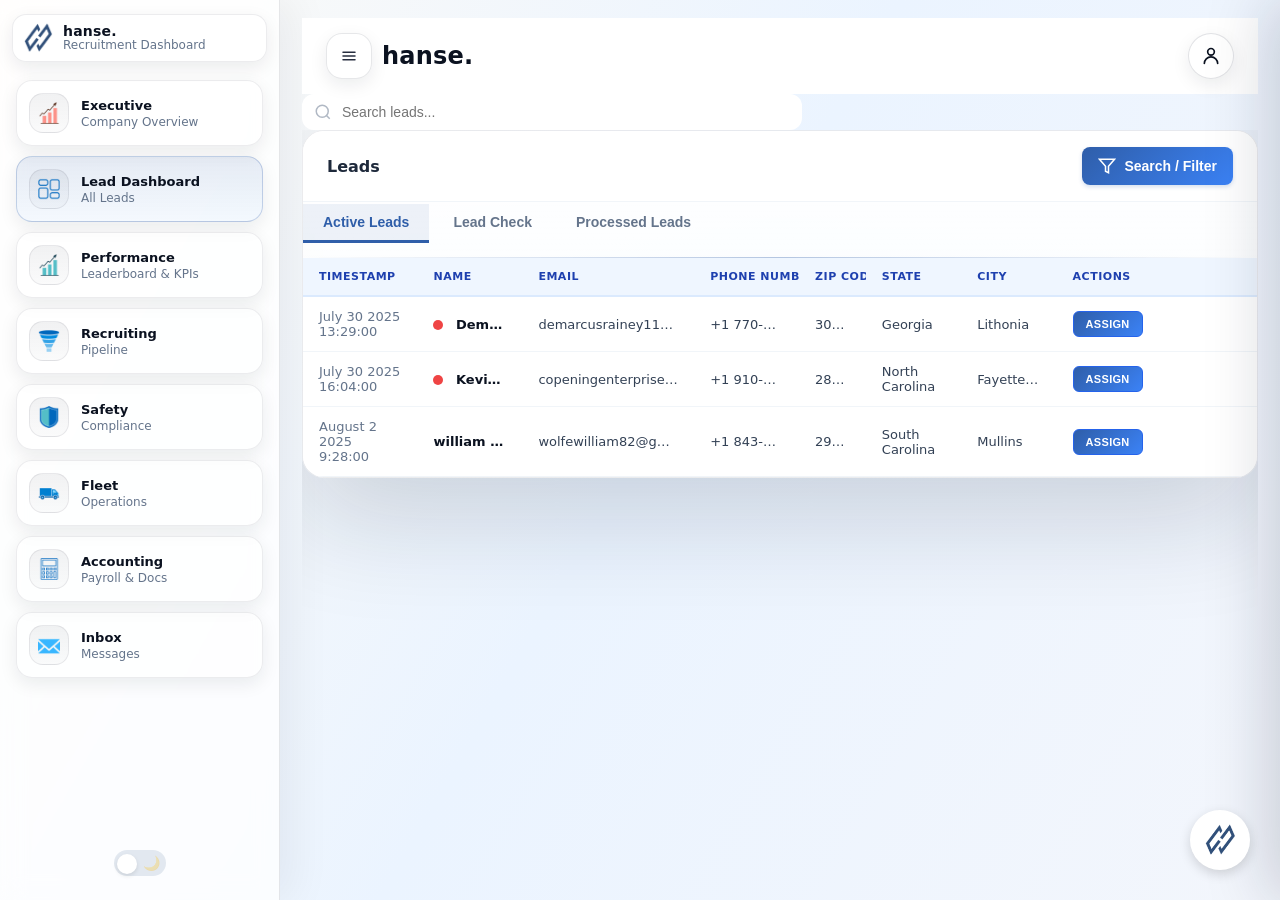
==== index.html @ e7833950 "initial upload" ====
<!doctype html>
<html lang="sr">

<head>
  <meta charset="utf-8" />
  <meta name="viewport" content="width=device-width,initial-scale=1" />
  <title>hanse. • Recruitment Performance</title>
  <link rel="stylesheet" href="styles.css">
  <link rel="stylesheet" href="filter-styles.css">
  <link rel="stylesheet" href="dashboard-tabs.css">
  <link rel="stylesheet" href="lead-actions.css">
  <link rel="stylesheet" href="duplicate-indicator.css">
  <link rel="stylesheet" href="inbox-styles.css">

</head>

<body>
  <div class="app" id="app">
    <div class="backdrop" id="backdrop"></div>

    <aside class="sidebar" aria-label="Sidebar">
      <!-- Mobile close button — hidden on desktop -->
      <div class="sidebar-close-row">
        <button class="sidebar-close-btn" id="sidebarCloseBtn" aria-label="Close menu"
          onclick="document.getElementById('app').classList.remove('sidebar-open')">✕</button>
      </div>


      <div class="brand">
        <img src="assets/img/bluelogo.png" alt="Hanse logo" onerror="this.style.display='none'" />
        <div class="t">
          <strong>hanse.</strong>
          <span>Recruitment Dashboard</span>
        </div>
      </div>

      <nav class="nav" aria-label="Navigation">
        <button type="button" data-view="executive-dashboard">
          <div class="ico"><img src="assets/img/performance.png" alt="Executive" style="width:22px; height:22px; filter: hue-rotate(180deg);" />
          </div>
          <div class="meta"><strong>Executive</strong><span>Company Overview</span></div>
        </button>
        <button class="active" type="button" data-view="lead-dashboard">
          <div class="ico"><img src="assets/img/leaddashboard.png" alt="Lead Dashboard" style="width:22px; height:22px;"
              onerror="this.textContent='📊'" /></div>
          <div class="meta"><strong>Lead Dashboard</strong><span>All Leads</span></div>
        </button>
        <button type="button" data-view="performance">
          <div class="ico"><img src="assets/img/performance.png" alt="Performance" style="width:22px; height:22px;" />
          </div>
          <div class="meta"><strong>Performance</strong><span>Leaderboard & KPIs</span></div>
        </button>
        <button type="button" data-view="recruiting">
          <div class="ico"><img src="assets/img/recruting.png" alt="Recruiting" style="width:22px; height:22px;" />
          </div>
          <div class="meta"><strong>Recruiting</strong><span>Pipeline</span></div>
        </button>
        <button type="button" data-view="safety">
          <div class="ico"><img src="assets/img/saefty.png" alt="Safety" style="width:22px; height:22px;" /></div>
          <div class="meta"><strong>Safety</strong><span>Compliance</span></div>
        </button>
        <button type="button" data-view="fleet">
          <div class="ico"><img src="assets/img/fleet.png" alt="Fleet" style="width:22px; height:22px;" /></div>
          <div class="meta"><strong>Fleet</strong><span>Operations</span></div>
        </button>
        <button type="button" data-view="accounting">
          <div class="ico"><img src="assets/img/accounting.png" alt="Accounting" style="width:22px; height:22px;" />
          </div>
          <div class="meta"><strong>Accounting</strong><span>Payroll & Docs</span></div>
        </button>
        <button type="button" data-view="inbox">
          <div class="ico"><img src="assets/inbox.png" alt="Inbox" style="width:22px; height:22px;" />
          </div>
          <div class="meta"><strong>Inbox</strong><span>Messages</span></div>
        </button>
      </nav>

      <div class="side-footer">
        <label class="theme-switch" title="Toggle Dark Mode">
          <input type="checkbox" id="themeToggleCheckbox">
          <span class="slider">
            <span class="icon sun">☀️</span>
            <span class="icon moon">🌙</span>
          </span>
        </label>

      </div>
    </aside>

    <main class="main">
      <header>
        <div class="title">
          <button class="hamburger" id="toggle" aria-label="Toggle sidebar">
            <svg width="18" height="18" viewBox="0 0 24 24" fill="none" aria-hidden="true">
              <path d="M4 7h16M4 12h16M4 17h16" stroke="rgba(15,23,42,.9)" stroke-width="2" stroke-linecap="round" />
            </svg>
          </button>
          <div>
            <div class="word">hanse.</div>
          </div>
        </div>


        <div class="profile-wrapper" style="position: relative;">
          <div class="profile" id="profileBtn" title="Profile">
            <svg width="20" height="20" viewBox="0 0 24 24" fill="none" aria-hidden="true" style="stroke: var(--text);">
              <path d="M12 11a4 4 0 1 0-4-4 4 4 0 0 0 4 4Z" stroke-width="2" />
              <path d="M20 21a8 8 0 1 0-16 0" stroke-width="2" stroke-linecap="round" />
            </svg>
          </div>

          <div class="profile-popup" id="profilePopup">
            <div class="popup-header">
              <div class="popup-avatar">JD</div>
              <div class="popup-info">
                <div class="popup-name">John Doe</div>
                <div class="popup-role">Senior Recruiter</div>
              </div>
            </div>
            <div class="popup-body">
              <div class="popup-item">
                <span class="label">Email</span>
                <span class="value">john.doe@hanse.com</span>
              </div>
              <div class="popup-item">
                <span class="label">Department</span>
                <span class="value">Recruiting</span>
              </div>
              <div class="popup-item">
                <span class="label">Employee ID</span>
                <span class="value">#8492</span>
              </div>
            </div>
            <div class="popup-footer">
              <button class="logout-btn">Sign Out</button>
            </div>
          </div>
        </div>
      </header>

      <div class="main-search-container">
        <div class="search-wrapper">
          <svg class="search-icon" width="18" height="18" viewBox="0 0 24 24" fill="none" stroke="currentColor" stroke-width="2">
            <circle cx="11" cy="11" r="8"></circle>
            <line x1="21" y1="21" x2="16.65" y2="16.65"></line>
          </svg>
          <input type="text" id="leadSearchInput" placeholder="Search leads..." autocomplete="off">
        </div>
      </div>

      <!-- Lead Dashboard View -->
      <section class="view-section" id="lead-dashboard-view"
        style="position: relative; overflow: hidden; min-height: 80vh;">
        <div class="lead-dashboard-container">
          <div class="lead-dashboard-card">
            <div class="lead-dashboard-header-controls">
              <div class="lead-dashboard-title">Leads</div>
              <div class="lead-dashboard-actions">
                <button id="openFilterBtn" class="filter-button" title="Filter leads">
                  <svg width="18" height="18" viewBox="0 0 24 24" fill="none" stroke="currentColor" stroke-width="2">
                    <path d="M22 3H2l8 9.46V19l4 2v-8.54L22 3z" />
                  </svg>
                  Search / Filter
                </button>
              </div>
            </div>

            <!-- Tab Navigation -->
            <div class="dashboard-tabs">
              <button class="dashboard-tab active" data-tab="active" onclick="switchDashboardTab('active')">
                Active Leads
              </button>
              <button class="dashboard-tab" data-tab="check" onclick="switchDashboardTab('check')">
                Lead Check
              </button>
              <button class="dashboard-tab" data-tab="working" onclick="switchDashboardTab('working')">
                Processed Leads
              </button>
            </div>

            <!-- Active Filter Chips -->
            <div id="filterChipsContainer" class="filter-chips-container" style="display: none;"></div>
            <div class="lead-dashboard-topline"></div>
            <table class="lead-dashboard-table">
              <thead>
                <tr>
                  <th>Timestamp</th>
                  <th>Name</th>
                  <th>Email</th>
                  <th>Phone Number</th>
                  <th>Zip Code</th>
                  <th>State</th>
                  <th>City</th>
                  <th>Actions</th>
                </tr>
              </thead>
              <tbody id="leadDashboardBody">
                <!-- Will be populated by JavaScript -->
              </tbody>
            </table>
          </div>
        </div>
      </section>

      <!-- Performance View -->
      <section class="view-section active" id="performance-view"
        style="position: relative; overflow: hidden; min-height: 80vh;">

        <style>
          #performance-view .card {
            background: rgba(255, 255, 255, 0.75) !important;
            backdrop-filter: blur(8px);
          }

          /* Ensure table rows are also transparent enough */
          #performance-view tbody tr:hover {
            background: rgba(90, 167, 255, .15) !important;
          }
        </style>

        <div class="performance-filters" style="margin-bottom: 24px; display: flex; justify-content: flex-end;">
          <div class="time-toggle">
            <button class="performance-time-btn" data-time="daily">Daily</button>
            <button class="performance-time-btn active" data-time="weekly">Weekly</button>
            <button class="performance-time-btn" data-time="monthly">Monthly</button>
            <button class="performance-time-btn" data-time="yearly">Yearly</button>
          </div>
        </div>

        <section class="kpi-row" aria-label="KPIs" style="position: relative; z-index: 1;">
          <div class="kpi" data-kpi="lc" aria-label="Leads Contacted">
            <div class="glow"></div>
            <svg viewBox="0 0 120 120" width="150" height="150" aria-hidden="true">
              <defs>
                <linearGradient id="gradBlue" x1="0" y1="0" x2="1" y2="1">
                  <stop offset="0%" stop-color="rgba(47,94,169,.95)" />
                  <stop offset="100%" stop-color="rgba(90,167,255,.95)" />
                </linearGradient>
              </defs>
              <circle cx="60" cy="60" r="44" fill="none" stroke="rgba(15,23,42,.10)" stroke-width="10" />
              <circle class="prog" cx="60" cy="60" r="44" fill="none" stroke="url(#gradBlue)" stroke-width="10"
                stroke-linecap="round" stroke-dasharray="276.46" stroke-dashoffset="276.46" />
            </svg>
            <div class="center">
              <div class="val" id="kpiLC">343</div>
              <div class="lab">LC</div>
            </div>
          </div>

          <div class="kpi" data-kpi="cr" aria-label="Close Rate">
            <div class="glow"></div>
            <svg viewBox="0 0 120 120" width="150" height="150" aria-hidden="true">
              <defs>
                <linearGradient id="gradNavy" x1="0" y1="0" x2="1" y2="1">
                  <stop offset="0%" stop-color="rgba(15,23,42,.92)" />
                  <stop offset="100%" stop-color="rgba(47,94,169,.92)" />
                </linearGradient>
              </defs>
              <circle cx="60" cy="60" r="44" fill="none" stroke="rgba(15,23,42,.10)" stroke-width="10" />
              <circle class="prog" cx="60" cy="60" r="44" fill="none" stroke="url(#gradNavy)" stroke-width="10"
                stroke-linecap="round" stroke-dasharray="276.46" stroke-dashoffset="276.46" />
            </svg>
            <div class="center">
              <div class="val" id="kpiCR">10%</div>
              <div class="lab">CR</div>
            </div>
          </div>

          <div class="kpi" data-kpi="closed" aria-label="Leads Closed">
            <div class="glow"></div>
            <svg viewBox="0 0 120 120" width="150" height="150" aria-hidden="true">
              <defs>
                <linearGradient id="gradGold" x1="0" y1="0" x2="1" y2="1">
                  <stop offset="0%" stop-color="rgba(212,165,58,.95)" />
                  <stop offset="100%" stop-color="rgba(47,94,169,.80)" />
                </linearGradient>
              </defs>
              <circle cx="60" cy="60" r="44" fill="none" stroke="rgba(15,23,42,.10)" stroke-width="10" />
              <circle class="prog" cx="60" cy="60" r="44" fill="none" stroke="url(#gradGold)" stroke-width="10"
                stroke-linecap="round" stroke-dasharray="276.46" stroke-dashoffset="276.46" />
            </svg>
            <div class="center">
              <div class="val" id="kpiClosed">34</div>
            </div>
          </div>
        </section>

        <section class="card" aria-label="Leaderboard">
          <div class="card-topline"></div>
          <table>
            <thead>
              <tr>
                <th style="width:70px">Rank</th>
                <th style="width:320px">Name</th>
                <th>Leads Contacted</th>
                <th>Close Rate %</th>
                <th>Avg Time to Close</th>
                <th>Leads Closed</th>
              </tr>
            </thead>
            <tbody id="tbody"></tbody>
          </table>
        </section>
      </section>

      <!-- Recruiting View -->
      <section class="view-section recruiting-view" id="recruiting-view">
        <div class="recruiting-board">
          <div class="recruiting-search-bar" style="position: relative;">
            <input type="text" id="tagSearchInput" placeholder="🔍 Search by tag..." autocomplete="off" />
            <div class="search-results-dropdown" id="searchResultsDropdown"></div>
          </div>
          <div class="funnel" id="funnelBoard"></div>
        </div>
      </section>

      <!-- Executive Dashboard View -->
      <section class="view-section" id="executive-dashboard-view" style="min-height: 80vh;">
        <div class="exec-dashboard-container">
          <!-- Top Filters -->
          <div class="exec-filters-card">
            <div class="exec-filters-row">
              <div class="exec-search-wrap">
                <input type="text" id="execEmployeeSearch" placeholder="Search employee..." />
              </div>
              <div class="exec-select-wrap">
                <select id="execDeptFilter">
                  <option value="all">All Departments</option>
                  <option value="Recruiting">Recruiting</option>
                  <option value="Safety">Safety</option>
                  <option value="Fleet">Fleet</option>
                  <option value="Accounting">Accounting</option>
                </select>
              </div>
              <div class="exec-time-wrap">
                <div class="time-toggle">
                  <button class="time-btn active" data-time="daily">Daily</button>
                  <button class="time-btn" data-time="weekly">Weekly</button>
                  <button class="time-btn" data-time="monthly">Monthly</button>
                </div>
              </div>
            </div>
          </div>

          <!-- Main Stats Grid -->
          <div id="execSearchHighlight"></div>
          <div class="exec-stats-grid" id="execMainStats">
            <!-- Populated by JS -->
          </div>

          <!-- Department Cards Section -->
          <div class="exec-section-title">Department Performance</div>
          <div class="exec-dept-grid" id="execDeptStats">
            <!-- Populated by JS -->
          </div>

          <!-- Leaderboard Table Section -->
          <div class="exec-section-title">Employee Performance Leaderboard</div>
          <div class="exec-table-card">
            <div class="table-responsive">
              <table class="exec-leaderboard-table">
                <thead>
                  <tr>
                    <th>Rank</th>
                    <th>Employee</th>
                    <th>Dept</th>
                    <th>Leads</th>
                    <th>Contacted</th>
                    <th>Closed</th>
                    <th>CR %</th>
                    <th>Calls</th>
                    <th>Score</th>
                    <th>Status</th>
                  </tr>
                </thead>
                <tbody id="execLeaderboardBody">
                  <!-- Populated by JS -->
                </tbody>
              </table>
            </div>
          </div>
        </div>
      </section>

      <!-- Safety View -->
      <section class="view-section safety-view" id="safety-view">
        <div class="recruiting-board">
          <div class="recruiting-search-bar" style="position: relative;">
            <input type="text" id="safetyTagSearchInput" placeholder="🔍 Search by tag..." autocomplete="off" />
            <div class="search-results-dropdown" id="safetySearchResultsDropdown"></div>
          </div>
          <div class="funnel" id="safetyBoard"></div>
        </div>
      </section>

      <!-- Fleet View -->
      <section class="view-section fleet-view" id="fleet-view">
        <div class="recruiting-board">
          <div class="funnel" id="fleetBoard"></div>
        </div>
      </section>

      <!-- Accounting View -->
      <section class="view-section accounting-view" id="accounting-view">
        <div class="recruiting-board">
          <div class="funnel" id="accountingBoard"></div>
        </div>
      </section>

      <!-- Earnings View -->
      <section class="view-section earnings-view" id="earnings-view">
        <div class="earnings-container" id="earningsContainer">
          <!-- Populated by JS -->
        </div>
      </section>

      <!-- Inbox View -->
      <section class="view-section inbox-view" id="inbox-view">
        <div class="inbox-container">
          <!-- Left List Pane -->
          <div class="inbox-list-pane" id="inboxListPane">
            <div class="inbox-header">
              <h2>Inbox</h2>
              <div class="inbox-type-tabs">
                <button class="inbox-type-tab active" data-tab="external">External (Leads)</button>
                <button class="inbox-type-tab" data-tab="internal">Internal (Team)</button>
              </div>
            </div>
            <div class="inbox-search">
              <input type="text" id="inboxSearchInput" placeholder="Search chats..." />
            </div>
            <div class="inbox-list" id="inboxList">
              <!-- Populated by JS -->
            </div>
          </div>
          
          <!-- Right Chat Pane -->
          <div class="inbox-chat-pane" id="inboxChatPane">
            <div class="inbox-empty-state" id="inboxEmptyState">
              <div class="ico">✉️</div>
              <p>Select a chat to start messaging</p>
            </div>
            
            <div class="inbox-active-chat" id="inboxActiveChat" style="display: none;">
              <div class="inbox-chat-header">
                <button class="inbox-back-btn" id="inboxBackBtn">←</button>
                <div class="inbox-lead-info">
                  <h3 id="inboxChatName">Lead Name</h3>
                  <span id="inboxChatStatus" class="inbox-status">Online</span>
                </div>
                <button class="inbox-open-lead-btn" id="inboxOpenLeadBtn">
                  <svg width="18" height="18" viewBox="0 0 24 24" fill="none" stroke="currentColor" stroke-width="2"><path d="M18 13v6a2 2 0 0 1-2 2H5a2 2 0 0 1-2-2V8a2 2 0 0 1 2-2h6"></path><polyline points="15 3 21 3 21 9"></polyline><line x1="10" y1="14" x2="21" y2="3"></line></svg>
                  <span>Open Card</span>
                </button>
              </div>
              
              <div class="inbox-messages" id="inboxMessages">
                <!-- Populated by JS -->
              </div>
              
              <div class="inbox-input-area">
                <button class="inbox-attach-btn">📎</button>
                <input type="text" id="inboxMessageInput" placeholder="Type a message..." />
                <button class="inbox-send-btn" id="inboxSendBtn">➤</button>
              </div>
            </div>
          </div>
        </div>
      </section>
    </main>

    <!-- Filter Modal -->
    <div class="filter-modal-backdrop" id="filterModalBackdrop">
      <div class="filter-modal">
        <div class="filter-modal-header">
          <h2>Filter Leads</h2>
          <div class="filter-modal-header-actions">
            <button id="resetFiltersBtn" class="filter-btn filter-btn-secondary">Reset</button>
            <button id="applyFiltersBtn" class="filter-btn filter-btn-primary">Apply</button>
            <button id="closeFilterBtn" class="filter-close-btn" aria-label="Close">✕</button>
          </div>
        </div>

        <div class="filter-modal-body">
          <!-- Left Sidebar: Filter Groups -->
          <div class="filter-sidebar" id="filterSidebar">
            <!-- Populated by JS -->
          </div>

          <!-- Right Panel: Filter Controls -->
          <div class="filter-controls" id="filterControls">
            <!-- Populated by JS -->
          </div>
        </div>

        <!-- Sticky Footer -->
        <div class="filter-sticky-footer">
          <div id="filterResultsCount" class="filter-results-count">Showing all leads</div>
        </div>
      </div>
    </div>

    <!-- Recruiting Modal -->
    <div class="modal-backdrop-recruiting" id="modalBackdropRecruiting">
      <div class="modal-recruiting">
        <div class="modal-left-recruiting">
          <div class="modal-header-recruiting">
            <div class="modal-title-recruiting">Lead Details</div>
            <div class="close-btn-recruiting" id="closeBtnRecruiting">✕</div>
          </div>

          <div class="top-actions-recruiting"></div>

          <div id="modalContentRecruiting"></div>
        </div>

        <div class="modal-right-recruiting">
          <div class="chat-header-recruiting" style="padding: 12px 16px; display: flex; justify-content: space-between; align-items: center; border-bottom: 1px solid rgba(255,255,255,0.1);">
            <div class="chat-tabs-recruiting" style="display: flex; gap: 16px;">
              <div class="chat-tab-recruiting active" data-tab="chat" style="color: #fff; font-size: 11px; font-weight: 700; cursor: pointer; padding-bottom: 4px; border-bottom: 2px solid #3b82f6;">CHAT & ACTIVITY</div>
              <div class="chat-tab-recruiting" data-tab="transcript" style="color: rgba(255,255,255,0.5); font-size: 11px; font-weight: 700; cursor: pointer; padding-bottom: 4px;">TRANSCRIPT</div>
            </div>
            <div class="chat-close-btn-mobile" onclick="const leadId = document.getElementById('modalBackdropRecruiting').dataset.currentLeadId; const lead = (typeof leads !== 'undefined' ? leads.find(l => l.id === leadId) : null) || (typeof dashboardLeads !== 'undefined' ? dashboardLeads.find(l => l.id === leadId) : null); if(lead) openRecruitingModal(lead, false, false);" style="color: #fff; cursor: pointer; opacity: 0.7;">✕</div>
          </div>
          <div class="chat-messages-recruiting"></div>
          <div class="chat-input-area-recruiting" style="display: flex; align-items: center; gap: 10px; padding: 12px 16px;">
            <div class="chat-attach-recruiting" style="cursor: pointer; opacity: 0.6; display: flex; align-items: center; justify-content: center;">
              <img src="assets/img/paperclip.png" style="width: 16px; height: 16px; filter: brightness(0) invert(1);" alt="Attach">
            </div>
            <input type="text" class="chat-input-recruiting" placeholder="Start chat" style="flex: 1; background: rgba(255,255,255,0.1); border: none; border-radius: 8px; padding: 8px 12px; color: #fff; font-size: 13px;">
            <div class="chat-send-recruiting" style="cursor: pointer; color: #3b82f6; font-size: 18px;">➤</div>
          </div>
        </div>
      </div>
    </div>

    <!-- Lead Detail Panel (old one) -->
    <div class="panel-backdrop" id="panelBackdrop"></div>
    <aside class="lead-panel" id="leadPanel">
      <div class="panel-header">
        <div class="panel-title">Lead Details</div>
        <button class="close-panel" id="closePanel" aria-label="Close panel">✕</button>
      </div>
      <div class="panel-actions">
        <button class="action-btn">📞 Call</button>
        <button class="action-btn">✉️ Email</button>
        <button class="action-btn">↗️ Forward</button>
      </div>
      <div class="panel-content" id="panelContent"></div>
    </aside>
  </div>

  <div class="chat-widget-wrapper">
    <button class="chat-toggle-btn" id="chatToggleBtn">
      <img src="assets/img/chat.png" alt="Chat" />
    </button>

    <div class="chat-window" id="chatWindow">
      <!-- Employee List View -->
      <div class="chat-list-view" id="chatListView">
        <div class="chat-window-header">
          <div class="header-title">Team Chat</div>
          <div class="header-close" id="chatCloseBtn">✕</div>
        </div>

        <!-- Department Pills -->
        <div class="chat-dept-pills">
          <button class="dept-pill active" data-dept="all">All</button>
          <button class="dept-pill" data-dept="recruiting">Recruiting</button>
          <button class="dept-pill" data-dept="safety">Safety</button>
          <button class="dept-pill" data-dept="fleet">Fleet</button>
          <button class="dept-pill" data-dept="accounting">Accounting</button>
        </div>

        <!-- Search Bar -->
        <div class="chat-search-box">
          <input type="text" id="employeeSearch" placeholder="Search employee…" />
        </div>

        <!-- Employee List -->
        <div class="chat-body-scroll">
          <div class="employee-list" id="employeeList">
            <!-- Populated by JS -->
          </div>
        </div>
      </div>

      <!-- Chat Thread View -->
      <div class="chat-thread-view" id="chatThreadView" style="display: none;">
        <div class="chat-window-header">
          <button class="chat-back-btn" id="chatBackBtn">←</button>
          <div>
            <div class="header-title" id="chatThreadName">Employee Name</div>
            <div class="chat-thread-dept" id="chatThreadDept">Department</div>
          </div>
          <div class="header-close" id="chatCloseBtn2">✕</div>
        </div>

        <!-- Messages Area -->
        <div class="chat-messages-area" id="chatMessagesArea">
          <!-- Messages populated by JS -->
        </div>

        <!-- Input Area -->
        <div class="chat-input-area">
          <input type="text" id="chatMessageInput" placeholder="Type a message..." />
          <button class="chat-send-btn" id="chatSendBtn">Send</button>
        </div>
      </div>
    </div>
  </div>

  <!-- Employee Detail Modal -->
  <div class="modal-backdrop-recruiting" id="employeeDetailModal" style="display: none; align-items: flex-start; padding: 20px; overflow-y: auto; -webkit-overflow-scrolling: touch;">
    <div class="modal-recruiting-clean" style="max-width: 900px; width: 100%; background: #fff; border-radius: 20px; box-shadow: 0 25px 100px rgba(0,0,0,0.3); margin: auto;">
      <div class="modal-header-recruiting" style="padding: 20px 24px; border-bottom: 1px solid #f1f5f9; position: sticky; top: 0; background: #fff; border-radius: 20px 20px 0 0; z-index: 100; display: flex; justify-content: space-between; align-items: center;">
        <div class="header-left">
          <h2 id="modalEmpName" style="margin:0; font-size: 20px;">Employee Name</h2>
          <div style="display: flex; align-items: center; gap: 10px; margin-top: 4px;">
            <span class="badge" id="modalEmpDept" style="font-size: 10px;">Department</span>
            <button class="msg-emp-btn" style="background: #3b82f6; color: #fff; border: none; padding: 4px 10px; border-radius: 6px; font-size: 10px; font-weight: 600; cursor: pointer;">
              Message
            </button>
          </div>
        </div>
        <button class="close-modal-btn" onclick="closeEmployeeModal()" style="background: #f1f5f9; border: none; width: 30px; height: 30px; border-radius: 50%; cursor: pointer; font-size: 20px;">×</button>
      </div>
      <div class="modal-body-recruiting" style="padding: 0;">
        <div id="employeeModalContent">
          <!-- Populated by JS -->
        </div>
      </div>
    </div>
  </div>


  <!-- Filter System Scripts -->
  <script src="js/lead-filter-schema.js"></script>
  <script src="js/lead-filter-logic.js"></script>
  <script src="js/lead-filter-ui.js"></script>

  <!-- Main App Scripts -->
  <script src="js/executiveData.js"></script>
  <script src="app.js"></script>
  <script src="leadModal.js"></script>
  <script src="chat_logic_clean.js"></script>
  <script src="inbox_logic.js"></script>
</body>

</html>
---- styles.css ----
:root {
      --bg: #ffffff;
      --surface: #ffffff;
      --surface2: #f6f7fb;
      --line: rgba(15, 23, 42, .10);
      --text: #0b1220;
      --muted: #64748b;

      --navy: #0f172a;
      --blue: #2f5ea9;
      --blue2: #5aa7ff;
      --gold: #d4a53a;

      --radius: 18px;
      --radius2: 14px;

      --shadow-sm: 0 6px 18px rgba(15, 23, 42, .08);
      --shadow-md: 0 18px 60px rgba(15, 23, 42, .12);
      --shadow-lg: 0 40px 110px rgba(15, 23, 42, .16);

      --sidebar-w: 280px;
      --sidebar-collapsed: 88px;
      --top-h: 76px;
    }

    * {
      box-sizing: border-box
    }

    html,
    body {
      height: 100%
    }

    body {
      margin: 0;
      font-family: ui-sans-serif, system-ui, -apple-system, Segoe UI, Roboto, Helvetica, Arial;
      color: var(--text);
      background:
        radial-gradient(900px 500px at 18% 0%, rgba(90, 167, 255, .16), transparent 60%),
        radial-gradient(900px 520px at 90% 15%, rgba(212, 165, 58, .12), transparent 58%),
        radial-gradient(900px 620px at 65% 110%, rgba(47, 94, 169, .10), transparent 60%),
        var(--bg);
      overflow-x: hidden;
    }

    /* App layout */
    .app {
      min-height: 100%;
      display: grid;
      grid-template-columns: var(--sidebar-collapsed) 1fr;
      transition: grid-template-columns .28s cubic-bezier(.2, .9, .2, 1);
    }

    .app.sidebar-open {
      grid-template-columns: var(--sidebar-w) 1fr;
    }

    /* Sidebar */
    .sidebar {
      position: sticky;
      top: 0;
      height: 100vh;
      background: rgba(255, 255, 255, .78);
      backdrop-filter: blur(12px);
      -webkit-backdrop-filter: blur(12px);
      border-right: 1px solid var(--line);
      box-shadow: 12px 0 40px rgba(15, 23, 42, .06);
      padding: 14px 12px;
      display: flex;
      flex-direction: column;
      gap: 14px;
      overflow: hidden;
    }

    /* Sidebar mobile close button row — hidden on desktop */
    .sidebar-close-row {
      display: none;
      justify-content: flex-end;
      padding: 2px 2px 0;
    }

    .sidebar-close-btn {
      all: unset;
      cursor: pointer;
      width: 36px;
      height: 36px;
      border-radius: 12px;
      background: rgba(15, 23, 42, .07);
      border: 1px solid rgba(15, 23, 42, .12);
      display: grid;
      place-items: center;
      font-size: 18px;
      color: var(--navy);
      transition: background .15s ease;
    }
    .sidebar-close-btn:hover {
      background: rgba(15, 23, 42, .14);
    }

    @media (max-width: 820px) {
      .sidebar-close-row {
        display: flex;
      }
    }


    .brand {
      height: 48px;
      display: flex;
      align-items: center;
      gap: 10px;
      padding: 8px 10px;
      border-radius: 14px;
      background: rgba(255, 255, 255, .65);
      border: 1px solid rgba(15, 23, 42, .08);
      box-shadow: var(--shadow-sm);
    }

    .brand img {
      width: 30px;
      height: 30px;
      object-fit: contain;
    }

    .brand .t {
      display: flex;
      flex-direction: column;
      line-height: 1.05;
      white-space: nowrap;
      overflow: hidden;
    }

    .brand .t strong {
      font-size: 14px;
      letter-spacing: .2px
    }

    .brand .t span {
      font-size: 12px;
      color: var(--muted)
    }

    .nav {
      display: flex;
      flex-direction: column;
      gap: 10px;
      padding: 4px;
    }

    .nav button {
      all: unset;
      cursor: pointer;
      display: flex;
      align-items: center;
      gap: 12px;
      padding: 12px 12px;
      border-radius: 16px;
      border: 1px solid rgba(15, 23, 42, .08);
      background: rgba(255, 255, 255, .55);
      box-shadow: var(--shadow-sm);
      transition: transform .12s ease, box-shadow .18s ease, background .18s ease;
    }

    .nav button:hover {
      transform: translateY(-1px);
      box-shadow: 0 10px 28px rgba(15, 23, 42, .10);
      background: rgba(255, 255, 255, .74);
    }

    .nav button.active {
      border-color: rgba(47, 94, 169, .25);
      background: linear-gradient(180deg, rgba(47, 94, 169, .12), rgba(90, 167, 255, .06));
    }

    .nav .ico {
      width: 40px;
      height: 40px;
      border-radius: 14px;
      display: grid;
      place-items: center;
      background: linear-gradient(180deg, rgba(15, 23, 42, .06), rgba(15, 23, 42, .02));
      border: 1px solid rgba(15, 23, 42, .08);
      flex: 0 0 auto;
      font-size: 18px;
    }

    .nav .meta {
      display: flex;
      flex-direction: column;
      gap: 2px;
      min-width: 0;
    }

    .nav .meta strong {
      font-size: 13px;
      white-space: nowrap;
      overflow: hidden;
      text-overflow: ellipsis
    }

    .nav .meta span {
      font-size: 12px;
      color: var(--muted);
      white-space: nowrap;
      overflow: hidden;
      text-overflow: ellipsis
    }

    /* collapse behavior: hide text when closed */
    .app:not(.sidebar-open) .brand .t,
    .app:not(.sidebar-open) .nav .meta {
      opacity: 0;
      transform: translateX(-8px);
      width: 0;
      pointer-events: none;
    }

    .app.sidebar-open .brand .t,
    .app.sidebar-open .nav .meta {
      opacity: 1;
      transform: translateX(0);
      width: auto;
      transition: opacity .22s ease .08s, transform .22s ease .08s;
    }

    .side-footer {
      margin-top: auto;
      display: flex;
      justify-content: center;
      gap: 10px;
      padding: 10px 6px;
    }

    .sbtn {
      width: 44px;
      height: 44px;
      border-radius: 16px;
      border: 1px solid rgba(15, 23, 42, .10);
      background: rgba(255, 255, 255, .7);
      box-shadow: var(--shadow-sm);
      display: grid;
      place-items: center;
      cursor: pointer;
      transition: transform .12s ease, box-shadow .18s ease;
    }

    .sbtn:hover {
      transform: translateY(-1px);
      box-shadow: 0 12px 28px rgba(15, 23, 42, .10);
    }

    /* Main */
    .main {
      padding: 18px 22px 34px;
    }

    header {
      height: var(--top-h);
      display: flex;
      align-items: center;
      justify-content: space-between;
      gap: 14px;
      padding: 10px 8px;
    }

    .hamburger {
      width: 46px;
      height: 46px;
      border-radius: 16px;
      border: 1px solid rgba(15, 23, 42, .10);
      background: rgba(255, 255, 255, .75);
      box-shadow: var(--shadow-sm);
      display: grid;
      place-items: center;
      cursor: pointer;
      transition: transform .12s ease, box-shadow .18s ease;
    }

    .hamburger:hover {
      transform: translateY(-1px);
      box-shadow: 0 12px 28px rgba(15, 23, 42, .10);
    }

    .title {
      display: flex;
      align-items: center;
      gap: 10px;
      min-width: 260px;
    }

    .title .word {
      font-weight: 900;
      font-size: 24px;
      letter-spacing: .2px;
    }

    .title small {
      color: var(--muted);
      font-size: 12px;
      display: block;
      margin-top: 2px;
    }

    .profile-popup {
      display: none;
      position: absolute;
      top: 56px;
      right: 0;
      width: 280px;
      background: #fff;
      border: 1px solid rgba(15, 23, 42, 0.12);
      border-radius: 16px;
      box-shadow: 0 20px 50px rgba(15, 23, 42, 0.15);
      z-index: 99999;
      overflow: hidden;
    }
    .profile-popup.active {
      display: block;
      animation: popupSlideDown 0.2s cubic-bezier(0.1, 0.9, 0.2, 1);
    }
    @keyframes popupSlideDown {
      from { opacity: 0; transform: translateY(-10px); }
      to { opacity: 1; transform: translateY(0); }
    }
    .popup-header {
      padding: 16px;
      background: linear-gradient(135deg, #1e293b, #0f172a);
      color: #fff;
      display: flex;
      align-items: center;
      gap: 12px;
    }
    .popup-avatar {
      width: 42px;
      height: 42px;
      border-radius: 50%;
      background: #3b82f6;
      color: #fff;
      font-weight: 800;
      font-size: 16px;
      display: flex;
      align-items: center;
      justify-content: center;
    }
    .popup-info {
      display: flex;
      flex-direction: column;
    }
    .popup-name {
      font-weight: 700;
      font-size: 15px;
    }
    .popup-role {
      font-size: 12px;
      color: #94a3b8;
    }
    .popup-body {
      padding: 16px;
      display: flex;
      flex-direction: column;
      gap: 12px;
    }
    .popup-item {
      display: flex;
      justify-content: space-between;
      align-items: center;
      font-size: 13px;
      border-bottom: 1px solid #f1f5f9;
      padding-bottom: 8px;
    }
    .popup-item:last-child {
      border-bottom: none;
      padding-bottom: 0;
    }
    .popup-item .label {
      color: #64748b;
      font-weight: 600;
    }
    .popup-item .value {
      font-weight: 600;
      color: #0f172a;
    }
    .popup-footer {
      padding: 12px 16px;
      background: #f8fafc;
      border-top: 1px solid #f1f5f9;
      display: flex;
      justify-content: center;
    }
    .logout-btn {
      width: 100%;
      padding: 10px;
      border-radius: 10px;
      background: #ef4444;
      color: #fff;
      border: none;
      font-weight: 700;
      font-size: 13px;
      cursor: pointer;
      transition: background 0.15s;
    }
    .logout-btn:hover {
      background: #dc2626;
    }
    body.dark-mode .profile-popup {
      background: #1e293b !important;
      border-color: #334155 !important;
    }
    body.dark-mode .popup-item .label {
      color: #94a3b8 !important;
    }
    body.dark-mode .popup-item .value {
      color: #f8fafc !important;
    }
    body.dark-mode .popup-item {
      border-color: #334155 !important;
    }
    body.dark-mode .popup-footer {
      background: #0f172a !important;
      border-color: #334155 !important;
    }

    .profile {
      width: 46px;
      height: 46px;
      border-radius: 999px;
      border: 1px solid rgba(15, 23, 42, .12);
      background: rgba(255, 255, 255, .72);
      box-shadow: var(--shadow-sm);
      display: grid;
      place-items: center;
    }

    /* KPI rings */
    .kpi-row {
      display: flex;
      justify-content: center;
      gap: 26px;
      padding: 10px 0 18px;
    }

    .kpi {
      width: 150px;
      height: 150px;
      border-radius: 999px;
      background: linear-gradient(180deg, rgba(255, 255, 255, .92), rgba(255, 255, 255, .55));
      box-shadow: var(--shadow-md);
      border: 1px solid rgba(15, 23, 42, .08);
      display: grid;
      place-items: center;
      position: relative;
      transition: transform .18s ease, box-shadow .18s ease;
    }

    .kpi:hover {
      transform: translateY(-3px) scale(1.02);
      box-shadow: 0 26px 74px rgba(47, 94, 169, .18);
    }

    .kpi svg {
      position: absolute;
      inset: 0;
      transform: rotate(-90deg);
      filter: drop-shadow(0 10px 18px rgba(15, 23, 42, .18));
    }

    .kpi .center {
      text-align: center;
      z-index: 1;
      padding-top: 2px;
    }

    .kpi .val {
      font-weight: 900;
      font-size: 28px;
      letter-spacing: .2px;
      color: var(--navy);
    }

    .kpi .lab {
      font-size: 11px;
      letter-spacing: 1.6px;
      color: var(--muted);
      text-transform: uppercase;
      margin-top: 4px;
    }

    .glow {
      position: absolute;
      inset: -18px;
      border-radius: 999px;
      background: radial-gradient(circle at 30% 30%, rgba(90, 167, 255, .20), transparent 60%),
        radial-gradient(circle at 70% 70%, rgba(212, 165, 58, .18), transparent 58%);
      opacity: .0;
      transition: opacity .18s ease;
      pointer-events: none;
    }

    .kpi:hover .glow {
      opacity: 1;
    }

    /* Table card */
    .card {
      max-width: 1050px;
      margin: 0 auto;
      border-radius: 22px;
      background: linear-gradient(180deg, rgba(255, 255, 255, .92), rgba(255, 255, 255, .68));
      border: 1px solid rgba(15, 23, 42, .08);
      box-shadow: var(--shadow-lg);
      overflow: hidden;
    }

    .card-topline {
      height: 1px;
      background: linear-gradient(90deg, transparent, rgba(47, 94, 169, .35), transparent);
    }

    table {
      width: 100%;
      border-collapse: collapse;
      table-layout: fixed;
    }

    thead th {
      font-size: 12px;
      color: var(--muted);
      font-weight: 700;
      text-align: left;
      padding: 14px 16px;
      background: rgba(255, 255, 255, .62);
      border-bottom: 1px solid rgba(15, 23, 42, .08);
      white-space: nowrap;
    }

    tbody td {
      padding: 14px 16px;
      border-bottom: 1px solid rgba(15, 23, 42, .08);
      font-size: 13px;
      color: rgba(2, 6, 23, .88);
      vertical-align: middle;
    }

    tbody tr {
      cursor: pointer;
      transition: transform .14s ease, background .14s ease, box-shadow .14s ease;
    }

    tbody tr:hover {
      background: rgba(90, 167, 255, .10);
      transform: translateY(-1px);
    }

    tbody tr.selected {
      background: rgba(90, 167, 255, .16);
    }

    .rank {
      width: 48px;
      font-weight: 800;
      color: rgba(2, 6, 23, .82);
    }

    .namecell {
      display: flex;
      align-items: center;
      gap: 12px;
      min-width: 0;
    }

    .medal {
      width: 26px;
      height: 26px;
      object-fit: contain;
      filter: drop-shadow(0 8px 12px rgba(15, 23, 42, .18));
      transform: translateY(0);
      transition: transform .14s ease, filter .14s ease;
    }

    tbody tr:hover .medal {
      transform: translateY(-1px);
      filter: drop-shadow(0 12px 16px rgba(15, 23, 42, .20));
    }

    .avatar {
      width: 42px;
      height: 42px;
      border-radius: 999px;
      border: 1px solid rgba(15, 23, 42, .14);
      background: linear-gradient(180deg, rgba(255, 255, 255, .92), rgba(246, 247, 251, .92));
      box-shadow: inset 0 2px 8px rgba(15, 23, 42, .10);
      display: grid;
      place-items: center;
      font-weight: 900;
      color: var(--navy);
      flex: 0 0 auto;
    }

    .person {
      min-width: 0;
      display: flex;
      flex-direction: column;
      line-height: 1.12;
    }

    .person strong {
      font-size: 13px;
      white-space: nowrap;
      overflow: hidden;
      text-overflow: ellipsis;
    }

    .person span {
      font-size: 12px;
      color: var(--muted);
      white-space: nowrap;
      overflow: hidden;
      text-overflow: ellipsis;
    }

    .metric {
      font-weight: 800;
      letter-spacing: .1px;
    }

    .sub {
      display: block;
      font-weight: 600;
      color: var(--muted);
      font-size: 12px;
      margin-top: 3px;
    }

    /* chat bubble */
    .chat {
      position: fixed;
      right: 22px;
      bottom: 22px;
      width: 58px;
      height: 58px;
      border-radius: 999px;
      border: 1px solid rgba(15, 23, 42, .12);
      background: rgba(255, 255, 255, .82);
      box-shadow: var(--shadow-md);
      display: grid;
      place-items: center;
      cursor: pointer;
      transition: transform .14s ease, box-shadow .18s ease;
    }

    .chat:hover {
      transform: translateY(-2px);
      box-shadow: 0 26px 74px rgba(15, 23, 42, .16);
    }

    /* Responsive */
    @media (max-width: 1020px) {
      .kpi-row {
        gap: 16px;
      }

      .kpi {
        width: 128px;
        height: 128px;
      }

      .card {
        margin: 0 6px;
      }
    }

    @media (max-width: 820px) {
      .app {
        grid-template-columns: 1fr;
      }

      .sidebar {
        position: fixed;
        left: 0;
        top: 0;
        bottom: 0;
        width: var(--sidebar-w);
        transform: translateX(-110%);
        transition: transform .26s cubic-bezier(.2, .9, .2, 1);
        z-index: 30;
      }

      .app.sidebar-open .sidebar {
        transform: translateX(0);
      }

      .backdrop {
        display: block;
      }
      
      /* Mobile Kanban Scrolling */
      .recruiting-board {
        scroll-snap-type: x mandatory;
        padding: 10px 16px;
      }
      
      .funnel {
        padding-bottom: 24px; /* Space for horizontal scrollbar */
      }
      
      .funnel .column {
        width: 85vw !important;
        flex: 0 0 85vw !important;
        scroll-snap-align: center;
      }
      
      /* Mobile KPI Stacking */
      .kpi-row {
        flex-direction: column;
        align-items: center;
        gap: 20px !important;
      }
      
      /* Mobile Bottom Sheet Modals */
      .modal-recruiting {
        width: 100% !important;
        height: 90vh !important;
        max-height: 90vh;
        border-radius: 24px 24px 0 0 !important;
        grid-template-columns: 1fr !important; /* Hide chat right panel on mobile by default */
        position: fixed;
        bottom: 0;
        left: 0;
        transform: translateY(100%) !important;
        transition: transform 0.3s cubic-bezier(0.1, 0.9, 0.2, 1) !important;
      }
      
      .modal-backdrop-recruiting.open .modal-recruiting {
        transform: translateY(0) !important;
      }
      
      .modal-right-recruiting {
        display: none !important; /* Hide chat side-panel on mobile */
      }
      
      /* Action buttons wrapper for mobile */
      .top-actions-recruiting {
        flex-wrap: wrap;
      }
      
      /* Mobile Chat Window Bottom Sheet */
      .chat-window {
        width: 100% !important;
        height: 85vh !important;
        bottom: 0 !important;
        right: 0 !important;
        border-radius: 24px 24px 0 0 !important;
        transform: translateY(100%);
      }
      
      .chat-window.open {
        transform: translateY(0);
      }
      
      .chat-widget-wrapper {
        bottom: 20px;
        right: 20px;
      }
    }

    .backdrop {
      display: none;
      position: fixed;
      inset: 0;
      background: rgba(15, 23, 42, .18);
      backdrop-filter: blur(2px);
      -webkit-backdrop-filter: blur(2px);
      opacity: 0;
      pointer-events: none;
      transition: opacity .18s ease;
      z-index: 20;
    }

    .app.sidebar-open .backdrop {
      opacity: 1;
      pointer-events: auto;
    }

    /* View switching */
    .view-section {
      display: none;
    }

    .view-section.active {
      display: block;
    }

    /* ===========================
       MOBILE FIRST — <= 820px
    =========================== */
    @media (max-width: 820px) {
      /* Full-width single column layout */
      .app {
        grid-template-columns: 1fr !important;
      }

      /* Sidebar: hidden off-screen by default on mobile */
      .sidebar {
        position: fixed !important;
        left: 0;
        top: 0;
        bottom: 0;
        width: 280px !important;
        height: 100vh !important;
        transform: translateX(-110%);
        transition: transform .28s cubic-bezier(.2, .9, .2, 1) !important;
        z-index: 200;
      }

      /* When drawer is open slide it in */
      .app.sidebar-open .sidebar {
        transform: translateX(0) !important;
      }

      /* Backdrop always in DOM but hidden */
      .backdrop {
        display: block !important;
        position: fixed !important;
        inset: 0;
        background: rgba(15, 23, 42, .45);
        backdrop-filter: blur(3px);
        -webkit-backdrop-filter: blur(3px);
        opacity: 0;
        pointer-events: none;
        transition: opacity .22s ease;
        z-index: 150;
      }

      /* When sidebar open show backdrop */
      .app.sidebar-open .backdrop {
        opacity: 1;
        pointer-events: auto;
      }

      /* Main area always full width */
      .main {
        padding: 12px 14px 80px;
        min-width: 0;
        width: 100%;
      }

      /* Header hamburger visible and properly sized */
      header {
        height: 60px;
        padding: 8px 6px;
        position: sticky;
        top: 0;
        background: rgba(255,255,255,0.95);
        backdrop-filter: blur(10px);
        -webkit-backdrop-filter: blur(10px);
        z-index: 100;
        border-bottom: 1px solid rgba(15,23,42,.08);
      }

      .hamburger {
        width: 44px;
        height: 44px;
        border-radius: 14px;
        border: 1px solid rgba(15,23,42,.12);
        background: rgba(255,255,255,.9);
        box-shadow: 0 4px 12px rgba(15,23,42,.1);
        display: grid;
        place-items: center;
        cursor: pointer;
        flex-shrink: 0;
      }

      .title .word {
        font-size: 20px;
      }

      /* Kanban Horizontal Scroll */
      .recruiting-board {
        overflow-x: scroll;
        -webkit-overflow-scrolling: touch;
        scroll-snap-type: x mandatory;
        padding: 8px 16px 24px;
        scrollbar-width: none;
      }
      .recruiting-board::-webkit-scrollbar { display: none; }

      .funnel {
        padding-bottom: 8px;
        flex-wrap: nowrap;
      }

      .funnel .column,
      .funnel-column {
        width: 82vw !important;
        min-width: 280px !important;
        flex: 0 0 82vw !important;
        scroll-snap-align: start;
        max-height: calc(100vh - 160px) !important;
      }

      /* KPI Stacked vertically */
      .kpi-row {
        flex-direction: column;
        align-items: center;
        gap: 20px;
        padding: 16px 0;
      }

      .kpi {
        width: 140px;
        height: 140px;
      }

      /* Lead Detail — Bottom Sheet */
      .modal-backdrop-recruiting {
        align-items: flex-end !important;
      }

      .modal-recruiting {
        width: 100% !important;
        height: 92vh !important;
        max-height: 92vh;
        border-radius: 24px 24px 0 0 !important;
        grid-template-columns: 1fr !important;
        position: relative;
        transform: translateY(30px);
        opacity: 0;
        transition: transform 0.32s cubic-bezier(0.1,0.9,0.2,1), opacity 0.28s ease !important;
      }

      .modal-backdrop-recruiting.open .modal-recruiting {
        transform: translateY(0) !important;
        opacity: 1 !important;
      }

      .modal-right-recruiting {
        display: none !important;
      }

      /* Bottom sheet handle indicator */
      .modal-recruiting::before {
        content: '';
        display: block;
        width: 44px;
        height: 4px;
        background: rgba(15,23,42,.2);
        border-radius: 2px;
        margin: 10px auto 0;
      }

      /* Chat Window Bottom Sheet */
      .chat-window {
        width: 100% !important;
        height: 85vh !important;
        bottom: 0 !important;
        right: 0 !important;
        border-radius: 24px 24px 0 0 !important;
        transform: translateY(100%);
        transition: transform 0.32s cubic-bezier(0.1,0.9,0.2,1) !important;
      }

      .chat-window.open {
        transform: translateY(0) !important;
      }

      /* Floating chat bubble */
      .chat-widget-wrapper {
        bottom: 20px;
        right: 20px;
        z-index: 120;
      }

      /* Action buttons — bigger touch targets */
      .top-actions-recruiting,
      .modal-actions-row {
        flex-wrap: wrap;
        gap: 8px;
      }

      .modal-action-btn {
        padding: 10px 16px;
        font-size: 13px;
        min-height: 44px;
      }

      /* Lead cards bigger touch targets */
      .funnel .lead-card,
      .lead-card {
        padding: 14px;
        min-height: 72px;
      }

      /* Table hidden on mobile — card-based list instead */
      .lead-dashboard-table thead th:nth-child(n+3),
      .lead-dashboard-table tbody td:nth-child(n+3) {
        display: none;
      }
    }



    /* =============================================
       MOBILE PIPELINE ACCORDION STYLES
    ============================================= */
    .mobile-pipeline {
      display: flex;
      flex-direction: column;
      gap: 10px;
      padding: 0 0 80px;
    }

    /* Section wrapper */
    .mob-section {
      background: #fff;
      border-radius: 16px;
      border: 1px solid rgba(15,23,42,.1);
      box-shadow: 0 2px 12px rgba(15,23,42,.06);
      overflow: hidden;
    }

    /* Section header — tap to collapse */
    .mob-section-header {
      display: flex;
      align-items: center;
      justify-content: space-between;
      padding: 14px 16px;
      cursor: pointer;
      user-select: none;
      background: rgba(255,255,255,.95);
      transition: background .15s ease;
      -webkit-tap-highlight-color: transparent;
    }
    .mob-section-header:active { background: rgba(15,23,42,.04); }

    .mob-section-left {
      display: flex;
      align-items: center;
      gap: 10px;
    }

    .mob-stage-dot {
      width: 10px;
      height: 10px;
      border-radius: 50%;
      flex-shrink: 0;
    }

    .mob-stage-name {
      font-size: 14px;
      font-weight: 700;
      letter-spacing: .2px;
    }

    .mob-stage-count {
      font-size: 11px;
      font-weight: 700;
      padding: 2px 8px;
      border-radius: 20px;
    }

    .mob-chevron {
      transition: transform .22s ease;
      flex-shrink: 0;
    }
    .mob-section.mob-collapsed .mob-chevron { transform: rotate(-90deg); }

    /* Section body */
    .mob-section-body {
      padding: 0 12px 12px;
      display: flex;
      flex-direction: column;
      gap: 8px;
    }
    .mob-section.mob-collapsed .mob-section-body { display: none; }

    /* Empty state */
    .mob-empty {
      text-align: center;
      color: #94a3b8;
      font-size: 13px;
      padding: 14px 0;
      font-style: italic;
    }

    /* Individual lead card in mobile list */
    .mob-lead-card {
      background: #fff;
      border: 1px solid rgba(15,23,42,.09);
      border-radius: 12px;
      padding: 12px;
      cursor: pointer;
      transition: transform .12s ease, box-shadow .18s ease;
      -webkit-tap-highlight-color: transparent;
    }
    .mob-lead-card:active {
      transform: scale(0.98);
      box-shadow: 0 4px 16px rgba(15,23,42,.1);
    }

    .mob-card-top {
      display: flex;
      align-items: center;
      gap: 10px;
    }

    .mob-card-avatar {
      width: 38px;
      height: 38px;
      border-radius: 50%;
      background: linear-gradient(135deg, #2f5ea9, #5aa7ff);
      color: #fff;
      font-size: 16px;
      font-weight: 700;
      display: grid;
      place-items: center;
      flex-shrink: 0;
    }

    .mob-card-info {
      flex: 1;
      min-width: 0;
    }
    .mob-card-name {
      font-size: 14px;
      font-weight: 700;
      color: #0f172a;
      white-space: nowrap;
      overflow: hidden;
      text-overflow: ellipsis;
    }
    .mob-card-meta {
      font-size: 12px;
      color: #64748b;
      margin-top: 2px;
    }

    .mob-card-right { flex-shrink: 0; }

    /* Tags row */
    .mob-card-tags {
      display: flex;
      flex-wrap: wrap;
      gap: 5px;
      margin-top: 8px;
    }
    .mob-tag {
      font-size: 10px;
      font-weight: 700;
      padding: 2px 8px;
      border-radius: 8px;
      text-transform: uppercase;
    }
    .mob-tag-yellow { background: #fbbf24; color: #78350f; }
    .mob-tag-red    { background: #ef4444; color: #fff; }
    .mob-tag-blue   { background: #3b82f6; color: #fff; }
    .mob-tag-green  { background: #10b981; color: #fff; }

    /* Action buttons row */
    .mob-card-actions {
      display: flex;
      gap: 6px;
      margin-top: 10px;
    }
    .mob-act-btn {
      flex: 1;
      padding: 8px 4px;
      border-radius: 10px;
      font-size: 12px;
      font-weight: 600;
      border: none;
      cursor: pointer;
      min-height: 38px;
      transition: opacity .15s;
      -webkit-tap-highlight-color: transparent;
    }
    .mob-act-btn:active { opacity: .75; }
    .mob-act-call { background: #eff6ff; color: #2563eb; border: 1px solid #bfdbfe; }
    .mob-act-msg  { background: #f0fdf4; color: #16a34a; border: 1px solid #bbf7d0; }
    .mob-act-move { background: #fdf4ff; color: #9333ea; border: 1px solid #e9d5ff; }

    /* Status dots row */
    .mob-dots { display: flex; gap: 4px; margin-top: 6px; }
    .mob-dot  { width: 7px; height: 7px; border-radius: 50%; background: #e2e8f0; }
    .mob-dot.done { background: #10b981; }

    /* Move menu (bottom-anchored popup) */
    .mob-move-menu {
      position: fixed;
      bottom: 0;
      left: 0;
      right: 0;
      background: #fff;
      border-radius: 20px 20px 0 0;
      box-shadow: 0 -8px 40px rgba(15,23,42,.18);
      z-index: 9999;
      padding: 16px 16px 32px;
      animation: slideUpMenu .22s cubic-bezier(0.1,0.9,0.2,1);
    }
    @keyframes slideUpMenu {
      from { transform: translateY(100%); }
      to   { transform: translateY(0); }
    }
    .mob-move-title {
      font-size: 12px;
      font-weight: 700;
      color: #94a3b8;
      text-transform: uppercase;
      letter-spacing: 1px;
      margin-bottom: 12px;
      text-align: center;
    }
    .mob-move-option {
      padding: 14px 16px;
      border-radius: 12px;
      font-size: 15px;
      font-weight: 600;
      color: #0f172a;
      cursor: pointer;
      transition: background .15s;
      -webkit-tap-highlight-color: transparent;
    }
    .mob-move-option:hover, .mob-move-option:active { background: rgba(15,23,42,.05); }
    .mob-move-option.active { color: #2563eb; background: #eff6ff; }
    .mob-move-cancel {
      margin-top: 8px;
      padding: 14px 16px;
      text-align: center;
      font-size: 15px;
      font-weight: 600;
      color: #ef4444;
      cursor: pointer;
      border-radius: 12px;
    }
    .mob-move-cancel:active { background: #fff1f2; }

    /* ── MOBILE LIGHT RECRUITING STYLES ── */
    @media (max-width: 820px) {
      .recruiting-view {
        background: #f8fafc !important;
        min-height: 100vh;
      }

      .mobile-pipeline-light {
        padding: 16px;
        display: flex;
        flex-direction: column;
        gap: 20px;
      }

      .mob-section-light {
        margin-bottom: 8px;
      }

      .mob-section-header-light {
        display: flex;
        justify-content: space-between;
        align-items: center;
        padding: 8px 0;
        border-bottom: 2px solid #e2e8f0;
        margin-bottom: 12px;
      }

      .mob-stage-name-light {
        font-size: 16px;
        font-weight: 800;
        color: #0f172a;
        text-transform: uppercase;
        letter-spacing: 0.5px;
      }

      .mob-stage-add-light {
        font-size: 20px;
        color: #64748b;
        cursor: pointer;
      }

      .mob-section-body-light {
        display: flex;
        flex-direction: column;
        gap: 12px;
      }

      .mob-lead-card {
        background: #fff;
        border-radius: 16px;
        padding: 16px;
        border: 1px solid rgba(15,23,42,0.08);
        box-shadow: 0 4px 12px rgba(15,23,42,0.04);
        display: flex;
        flex-direction: column;
        gap: 10px;
      }

      .mob-card-header {
        display: flex;
        justify-content: space-between;
        align-items: flex-start;
      }

      .mob-card-name {
        font-size: 16px;
        font-weight: 700;
        color: #0f172a;
      }

      .mob-card-days {
        background: #f1f5f9;
        padding: 4px 8px;
        border-radius: 6px;
        font-size: 12px;
        font-weight: 600;
        color: #64748b;
      }

      .mob-card-tags {
        display: flex;
        flex-wrap: wrap;
        gap: 6px;
      }

      .mob-card-tag {
        font-size: 11px;
        font-weight: 700;
        padding: 4px 10px;
        border-radius: 6px;
        text-transform: uppercase;
      }

      .mob-card-dots {
        display: flex;
        gap: 4px;
      }

      .mob-card-dot {
        width: 8px;
        height: 8px;
        border-radius: 50%;
        background: #e2e8f0;
      }
      .mob-card-dot.complete {
        background: #22c55e;
      }
    }


      .recruiting-board {
         background: transparent !important;
         border: none !important;
         box-shadow: none !important;
      }
      .recruiting-search-bar {
         display: none !important; /* Hide search bar on mobile as per image */
      }
      
      .mobile-pipeline-dark {
        display: flex;
        flex-direction: column;
        gap: 20px;
        padding: 20px 16px 100px;
        background: #000;
      }

      /* Avatar Row */
      .mob-avatar-row {
        display: flex;
        align-items: center;
        gap: 12px;
        padding-bottom: 20px;
        overflow-x: auto;
        scrollbar-width: none;
      }
      .mob-avatar-row::-webkit-scrollbar { display: none; }
      
      .mob-avatar {
        width: 44px;
        height: 44px;
        border-radius: 50%;
        display: grid;
        place-items: center;
        color: #fff;
        font-size: 13px;
        font-weight: 600;
        flex-shrink: 0;
        border: 2px solid #000;
      }
      .mob-avatar.photo img {
        width: 100%;
        height: 100%;
        border-radius: 50%;
        object-fit: cover;
      }
      .mob-avatar.smiley {
        font-size: 24px;
        background: transparent;
        color: #3b82f6;
        border: 2px solid #3b82f6;
      }

      /* Section Dark */
      .mob-section-dark {
        margin-bottom: 10px;
      }
      .mob-section-header-dark {
        display: flex;
        align-items: center;
        justify-content: space-between;
        padding: 10px 0;
        border-bottom: 1px solid rgba(255,255,255,0.05);
        margin-bottom: 10px;
      }
      .mob-stage-name-dark {
        color: #3b82f6;
        font-size: 20px;
        font-weight: 700;
      }
      .mob-stage-add-dark {
        color: #fff;
        font-size: 24px;
        opacity: 0.6;
      }

      /* Lead Item Dark */
      .mob-lead-item-dark {
        display: flex;
        align-items: flex-start;
        gap: 15px;
        padding: 12px 0;
        cursor: pointer;
      }
      .mob-lead-left {
        padding-top: 4px;
      }
      .mob-radio-circle {
        width: 20px;
        height: 20px;
        border: 2px solid rgba(255,255,255,0.4);
        border-radius: 50%;
      }
      .mob-lead-main {
        flex: 1;
      }
      .mob-lead-row {
        display: flex;
        align-items: center;
        justify-content: space-between;
        margin-bottom: 4px;
      }
      .mob-lead-name {
        color: #fff;
        font-size: 17px;
        font-weight: 500;
      }
      .mob-lead-pill {
        background: rgba(255,255,255,0.1);
        color: #fff;
        padding: 2px 8px;
        border-radius: 10px;
        font-size: 11px;
        opacity: 0.7;
      }

      /* Status Indicators */
      .mob-status-bars {
        display: flex;
        gap: 4px;
        margin-top: 6px;
      }
      .mob-status-bars .bar {
        width: 14px;
        height: 3px;
        border-radius: 2px;
      }
      .mob-status-bars .bar.red { background: #ef4444; }
      .mob-status-bars .bar.yellow { background: #fbbf24; }

      .mob-status-dots {
        display: flex;
        gap: 6px;
        margin-top: 8px;
      }
      .mob-status-dots .dot {
        width: 14px;
        height: 14px;
        border-radius: 50%;
      }
      .mob-status-dots .dot.green { background: #22c55e; }
      
      .mob-empty-dark {
        color: rgba(255,255,255,0.3);
        font-size: 14px;
        padding: 10px 0;
        font-style: italic;
      }

    /* ── LEAD DASHBOARD MOBILE LIST ── */
    .ld-mobile-list {
      display: none;
      padding: 10px 0;
    }
    .ld-row {
      background: #fff;
      border-radius: 12px;
      padding: 14px 16px;
      margin-bottom: 10px;
      border: 1px solid rgba(15,23,42,.08);
      display: flex;
      align-items: center;
      justify-content: space-between;
      box-shadow: 0 2px 8px rgba(15,23,42,0.04);
    }
    .ld-name-row {
      display: flex;
      align-items: center;
      justify-content: space-between;
      width: 100%;
      margin-bottom: 6px;
    }
    .ld-name {
      font-weight: 800 !important;
      color: #0f172a;
      font-size: 17px !important;
    }
    .ld-quick-actions {
      display: flex;
      gap: 16px; margin-left: auto;
    }
    .ld-meta-row {
      margin-bottom: 12px;
    }
    .ld-timestamp {
      font-size: 12px;
      color: #94a3b8;
    }
    .ld-full-actions {
      display: flex;
      flex-wrap: wrap;
      gap: 6px;
      padding-top: 10px;
      border-top: 1px solid rgba(15,23,42,0.05);
    }
    .ld-full-actions .lead-actions-group {
      display: flex;
      flex-wrap: wrap;
      gap: 6px;
    }
    .ld-full-actions .lead-action-btn {
         padding: 6px 12px !important;
      font-size: 11px !important;
      border-radius: 6px !important;
      }
      
      .mobile-pipeline-dark {
        display: flex;
        flex-direction: column;
        gap: 20px;
        padding: 20px 16px 100px;
        background: #000;
      }

      /* Avatar Row */
      .mob-avatar-row {
        display: flex;
        align-items: center;
        gap: 12px;
        padding-bottom: 20px;
        overflow-x: auto;
        scrollbar-width: none;
      }
      .mob-avatar-row::-webkit-scrollbar { display: none; }
      
      .mob-avatar {
        width: 44px;
        height: 44px;
        border-radius: 50%;
        display: grid;
        place-items: center;
        color: #fff;
        font-size: 13px;
        font-weight: 600;
        flex-shrink: 0;
        border: 2px solid #000;
      }
      .mob-avatar.photo img {
        width: 100%;
        height: 100%;
        border-radius: 50%;
        object-fit: cover;
      }
      .mob-avatar.smiley {
        font-size: 24px;
        background: transparent;
        color: #3b82f6;
        border: 2px solid #3b82f6;
      }

      /* Section Dark */
      .mob-section-dark {
        margin-bottom: 10px;
      }
      .mob-section-header-dark {
        display: flex;
        align-items: center;
        justify-content: space-between;
        padding: 10px 0;
        border-bottom: 1px solid rgba(255,255,255,0.05);
        margin-bottom: 10px;
      }
      .mob-stage-name-dark {
        color: #3b82f6;
        font-size: 20px;
        font-weight: 700;
      }
      .mob-stage-add-dark {
        color: #fff;
        font-size: 24px;
        opacity: 0.6;
      }

      /* Lead Item Dark */
      .mob-lead-item-dark {
        display: flex;
        align-items: flex-start;
        gap: 15px;
        padding: 12px 0;
        cursor: pointer;
      }
      .mob-lead-left {
        padding-top: 4px;
      }
      .mob-radio-circle {
        width: 20px;
        height: 20px;
        border: 2px solid rgba(255,255,255,0.4);
        border-radius: 50%;
      }
      .mob-lead-main {
        flex: 1;
      }
      .mob-lead-row {
        display: flex;
        align-items: center;
        justify-content: space-between;
        margin-bottom: 4px;
      }
      .mob-lead-name {
        color: #fff;
        font-size: 17px;
        font-weight: 500;
      }
      .mob-lead-pill {
        background: rgba(255,255,255,0.1);
        color: #fff;
        padding: 2px 8px;
        border-radius: 10px;
        font-size: 11px;
        opacity: 0.7;
      }

      /* Status Indicators */
      .mob-status-bars {
        display: flex;
        gap: 4px;
        margin-top: 6px;
      }
      .mob-status-bars .bar {
        width: 14px;
        height: 3px;
        border-radius: 2px;
      }
      .mob-status-bars .bar.red { background: #ef4444; }
      .mob-status-bars .bar.yellow { background: #fbbf24; }

      .mob-status-dots {
        display: flex;
        gap: 6px;
        margin-top: 8px;
      }
      .mob-status-dots .dot {
        width: 14px;
        height: 14px;
        border-radius: 50%;
      }
      .mob-status-dots .dot.green { background: #22c55e; }
      
      .mob-empty-dark {
        color: rgba(255,255,255,0.3);
        font-size: 14px;
        padding: 10px 0;
        font-style: italic;
      }

    /* ── LEAD DASHBOARD MOBILE LIST ── */
    .ld-mobile-list {
      display: none;
      padding: 10px 0;
    }
    .ld-row {
      background: #fff;
      border-radius: 12px;
      padding: 14px 16px;
      margin-bottom: 10px;
      border: 1px solid rgba(15,23,42,.08);
      display: flex;
      align-items: center;
      justify-content: space-between;
      box-shadow: 0 2px 8px rgba(15,23,42,0.04);
    }
    .ld-name-row {
      display: flex;
      align-items: center;
      justify-content: space-between;
      width: 100%;
      margin-bottom: 6px;
    }
    .ld-name {
      font-weight: 800 !important;
      color: #0f172a;
      font-size: 17px !important;
    }
    .ld-quick-actions {
      display: flex;
      gap: 16px; margin-left: auto;
    }
    .ld-meta-row {
      margin-bottom: 12px;
    }
    .ld-timestamp {
      font-size: 12px;
      color: #94a3b8;
    }
    .ld-full-actions {
      display: flex;
      flex-wrap: wrap;
      gap: 6px;
      padding-top: 10px;
      border-top: 1px solid rgba(15,23,42,0.05);
    }
    .ld-full-actions .lead-actions-group {
      display: flex;
      flex-wrap: wrap;
      gap: 6px;
    }
    .ld-full-actions .lead-action-btn {
      padding: 6px 12px !important;
      font-size: 11px !important;
      border-radius: 6px !important;
    }
    .ld-view { background: #eff6ff; color: #2563eb; }
    .ld-chat { background: #f0fdf4; color: #16a34a; }
    .ld-assign { background: #f8fafc; color: #64748b; border-color: rgba(15,23,42,.1); }
    .ld-empty { text-align: center; color: #94a3b8; padding: 30px 0; }

    .mob-card-chat-trigger, .mob-card-call-trigger {
      width: 48px;
      height: 48px;
      background: #f0fdf4;
      border-radius: 10px;
      display: flex;
      align-items: center;
      justify-content: center;
      font-size: 22px;
      cursor: pointer;
      border: 1px solid #dcfce7;
      text-decoration: none;
    }
    .mob-card-call-trigger {
      background: #eff6ff;
      border-color: #dbeafe;
    }

    .lead-action-orange {
      background: #f97316 !important;
      color: white !important;
      font-weight: 700 !important;
      border: none !important;
      box-shadow: 0 4px 12px rgba(249, 115, 22, 0.25) !important;
    }
    .lead-action-orange:hover {
      background: #ea580c !important;
    }

    .lead-action-white {
      background: white !important;
      color: #0f172a !important;
      font-weight: 700 !important;
      border: 1px solid rgba(15, 23, 42, 0.15) !important;
      box-shadow: 0 2px 6px rgba(0,0,0,0.05) !important;
    }
    .lead-action-white:hover {
      background: #f8fafc !important;
    }

    .recruiting-search-bar {
      padding: 16px;
      margin-bottom: 16px;
      background: rgba(255, 255, 255, .95);
      border-radius: 16px;
      border: 1px solid rgba(15, 23, 42, .12);
      box-shadow: var(--shadow-md);
    }

    #tagSearchInput {
      width: 100%;
      padding: 12px 16px;
      border: 1px solid rgba(15, 23, 42, .12);
      border-radius: 12px;
      font-size: 14px;
      background: rgba(15, 23, 42, .02);
      color: var(--text);
      font-family: inherit;
      transition: border-color .2s, background .2s;
    }

    #tagSearchInput:focus {
      outline: none;
      border-color: rgba(47, 94, 169, .45);
      background: rgba(47, 94, 169, .04);
    }

    #tagSearchInput::placeholder {
      color: var(--muted);
    }

    /* Search Results Dropdown */
    .search-results-dropdown {
      position: absolute;
      top: 100%;
      left: 16px;
      right: 16px;
      background: #fff;
      border: 1px solid rgba(15, 23, 42, .12);
      border-radius: 0 0 12px 12px;
      box-shadow: 0 10px 40px rgba(0, 0, 0, .2);
      max-height: 300px;
      overflow-y: auto;
      z-index: 1000;
      display: none;
      margin-top: 4px;
    }

    .search-results-dropdown.show {
      display: block;
    }

    .search-result-item {
      padding: 12px 16px;
      border-bottom: 1px solid rgba(15, 23, 42, .06);
      cursor: pointer;
      display: flex;
      align-items: center;
      justify-content: space-between;
      transition: background .2s;
    }

    .search-result-item:last-child {
      border-bottom: none;
    }

    .search-result-item:hover {
      background: rgba(47, 94, 169, .08);
    }

    .search-result-name {
      font-weight: 600;
      color: var(--navy);
      font-size: 14px;
    }

    .search-result-tags {
      display: flex;
      gap: 4px;
    }

    .search-result-tag {
      font-size: 10px;
      padding: 2px 6px;
      border-radius: 4px;
      font-weight: 600;
      text-transform: uppercase;
    }

    .funnel {
      display: flex;
      gap: 16px;
      min-width: min-content;
      align-items: stretch;
    }

    .funnel .column {
      width: 280px;
      background: rgba(255, 255, 255, .95);
      border-radius: 16px;
      border: 1px solid rgba(15, 23, 42, .12);
      box-shadow: var(--shadow-md);
      padding: 16px;
      display: flex;
      flex-direction: column;
      max-height: calc(100vh - 140px);
    }

    .column-title {
      font-weight: 700;
      font-size: 13px;
      color: var(--navy);
      margin-bottom: 14px;
      padding-bottom: 12px;
      border-bottom: 1px solid rgba(15, 23, 42, .10);
    }

    .funnel .cards {
      flex: 1;
      overflow-y: auto;
      display: flex;
      flex-direction: column;
      gap: 10px;
    }

    .funnel .cards::-webkit-scrollbar {
      width: 5px
    }

    .funnel .cards::-webkit-scrollbar-thumb {
      background: rgba(15, 23, 42, .20);
      border-radius: 3px
    }

    .funnel .lead-card {
      background: #fff;
      border: 1px solid rgba(15, 23, 42, .12);
      border-radius: 12px;
      padding: 12px;
      cursor: grab;
      transition: transform .12s, box-shadow .18s, border-color .18s;
    }

    .funnel .lead-card:hover {
      transform: translateY(-2px);
      box-shadow: 0 8px 20px rgba(0, 0, 0, .10);
      border-color: rgba(47, 94, 169, .35);
    }

    .funnel .lead-card.dragging {
      opacity: 0.5
    }

    .lead-header {
      display: flex;
      align-items: center;
      gap: 10px;
      margin-bottom: 8px;
    }

    .status-dots {
      display: flex;
      gap: 4px;
    }

    .dot {
      width: 7px;
      height: 7px;
      border-radius: 50%;
      background: #ef4444;
      transition: background .3s;
    }

    .dot.complete {
      background: #10b981
    }

    /* Global Tag Styles */
    .tag {
      padding: 4px 10px;
      border-radius: 10px;
      font-size: 10px;
      font-weight: 600;
      text-transform: uppercase;
      display: inline-block;
    }

    .tag.yellow {
      background: #fbbf24;
      color: #78350f
    }

    .tag.red {
      background: #ef4444;
      color: #fff
    }

    .tag.blue {
      background: #3b82f6;
      color: #fff
    }

    .tag.green {
      background: #10b981;
      color: #fff
    }

    .tag.orange {
      background: #f97316;
      color: #fff
    }

    .modal-action-btn {
      padding: 6px 12px;
      border-radius: 8px;
      font-size: 12px;
      font-weight: 600;
      cursor: pointer;
      border: 1px solid rgba(15, 23, 42, .12);
      background: #fff;
      color: var(--navy);
      transition: all .2s;
      display: flex;
      align-items: center;
      gap: 6px;
    }

    .modal-action-btn:hover {
      background: rgba(47, 94, 169, .05);
      border-color: rgba(47, 94, 169, .3);
      color: var(--blue);
    }

    .modal-actions-row {
      display: flex;
      gap: 8px;
      margin-bottom: 20px;
      flex-wrap: wrap;
      align-items: center;
    }

    .add-tag-btn {
      width: 24px;
      height: 24px;
      border-radius: 50%;
      border: 1px dashed rgba(15, 23, 42, .3);
      display: flex;
      align-items: center;
      justify-content: center;
      cursor: pointer;
      color: var(--muted);
      font-size: 16px;
      transition: all .2s;
    }

    .add-tag-btn:hover {
      background: rgba(15, 23, 42, .05);
      border-color: var(--blue);
      color: var(--blue);
    }

    /* Tag Menu Popup */
    .tag-menu {
      display: none;
      position: absolute;
      top: 140px;
      /* adjusted */
      left: 360px;
      /* adjusted */
      width: 300px;
      background: #1e1e1e;
      /* Dark theme from screenshot */
      border-radius: 4px;
      box-shadow: 0 10px 40px rgba(0, 0, 0, .4);
      z-index: 200;
      color: #fff;
      overflow: hidden;
      font-family: sans-serif;
    }

    .tag-menu.open {
      display: block
    }

    .tag-menu-header {
      padding: 12px 16px;
      display: flex;
      justify-content: space-between;
      align-items: center;
      border-bottom: 1px solid rgba(255, 255, 255, .1);
    }

    .tag-menu-title {
      font-weight: 700;
      font-size: 12px;
      letter-spacing: 1px
    }

    .tag-search-box {
      padding: 0 12px;
      height: 40px;
      display: flex;
      align-items: center;
      border-bottom: 1px solid rgba(255, 255, 255, .1);
    }

    .tag-search-input {
      background: transparent;
      border: none;
      color: #fff;
      width: 100%;
      outline: none;
      font-size: 13px;
    }

    .tag-list {
      max-height: 240px;
      overflow-y: auto;
    }

    .tag-item {
      padding: 10px 16px;
      display: flex;
      align-items: center;
      gap: 12px;
      cursor: pointer;
      transition: background .2s;
    }

    .tag-item:hover {
      filter: brightness(1.1)
    }

    .tag-check {
      width: 18px;
      height: 18px;
      border-radius: 50%;
      border: 2px solid rgba(255, 255, 255, .5);
    }

    .tag-item.blue {
      background: #007bff
    }

    .tag-item.green {
      background: #28a745
    }

    .tag-item.orange {
      background: #fd7e14
    }

    .tag-item.red {
      background: #dc3545
    }

    .tag-item.yellow {
      background: #ffc107;
      color: #333
    }

    .tag-item-name {
      font-weight: 600;
      font-size: 13px
    }

    .tag-edit-icon {
      margin-left: auto;
      opacity: 0.7
    }

    .tag-menu-footer {
      padding: 12px 16px;
      display: flex;
      justify-content: space-between;
      background: #111;
      border-top: 1px solid rgba(255, 255, 255, .1);
    }

    .tag-btn {
      background: transparent;
      border: none;
      color: #aaa;
      font-weight: 600;
      cursor: pointer
    }

    .tag-btn.save {
      color: #3b82f6
    }

    .funnel .lead-name {
      font-weight: 700;
      font-size: 13px;
      color: var(--navy);
      flex: 1;
    }

    .funnel .tags {
      display: flex;
      flex-wrap: wrap;
      gap: 6px;
      margin-top: 6px;
    }

    .funnel .tag {
      padding: 4px 10px;
      border-radius: 10px;
      font-size: 10px;
      font-weight: 600;
      text-transform: uppercase;
    }

    .funnel .tag.yellow {
      background: #fbbf24;
      color: #78350f
    }

    .funnel .tag.red {
      background: #ef4444;
      color: #fff
    }

    .funnel .tag.blue {
      background: #3b82f6;
      color: #fff
    }

    .funnel .tag.green {
      background: #10b981;
      color: #fff
    }

    /* Lead Tags Container - Collapsible (Class-based) */
    .lead-tags {
      display: flex;
      flex-wrap: wrap;
      gap: 6px;
      margin-top: 8px;
      cursor: pointer;
      transition: all 0.3s ease;
      user-select: none;
      position: relative;
      z-index: 10;
      /* Higher than other card elements */
      pointer-events: auto;
      /* Always clickable */
    }

    /* Collapsed state - tags show as small circles */
    .lead-tags.collapsed .tag {
      width: 16px;
      height: 16px;
      padding: 0;
      border-radius: 50%;
      overflow: hidden;
      font-size: 0;
      min-width: 16px;
      display: inline-block;
      transition: all 0.3s ease;
      box-shadow: 0 2px 4px rgba(0, 0, 0, 0.15);
    }

    /* Expanded state - tags show full text */
    .lead-tags.expanded .tag {
      width: auto;
      height: auto;
      padding: 4px 10px;
      border-radius: 10px;
      font-size: 10px;
      transition: all 0.3s ease;
    }

    .funnel .meta {
      margin-top: 6px;
      font-size: 11px;
      color: var(--muted);
    }

    .funnel .meta.overdue {
      color: #ef4444;
      font-weight: 600
    }

    .funnel .column.drag-over {
      background: rgba(90, 167, 255, .12);
      border-color: rgba(90, 167, 255, .45);
    }

    /* Center Modal for Recruiting */
    .modal-backdrop-recruiting {
      display: none;
      position: fixed;
      inset: 0;
      background: rgba(15, 23, 42, .35);
      backdrop-filter: blur(8px);
      z-index: 100;
      align-items: center;
      justify-content: center;
    }

    .modal-backdrop-recruiting.open {
      display: flex
    }

    .modal-recruiting {
      width: 90%;
      max-width: 1300px;
      height: 90vh;
      background: #fff;
      border-radius: 20px;
      box-shadow: 0 25px 100px rgba(0, 0, 0, .30);
      display: grid;
      grid-template-columns: 1fr 400px;
      overflow: hidden;
      transform: scale(0.9);
      opacity: 0;
      transition: transform .3s, opacity .3s;
    }

    .modal-backdrop-recruiting.open .modal-recruiting {
      transform: scale(1);
      opacity: 1;
    }

    .modal-left-recruiting {
      padding: 28px 32px;
      overflow-y: auto;
    }

    .modal-header-recruiting {
      display: flex;
      justify-content: space-between;
      align-items: center;
      margin-bottom: 20px;
      padding-bottom: 16px;
      border-bottom: 1px solid rgba(15, 23, 42, .10);
    }

    .modal-title-recruiting {
      font-size: 20px;
      font-weight: 800;
      color: var(--navy);
    }

    .close-btn-recruiting {
      background: rgba(15, 23, 42, .06);
      border: 1px solid rgba(15, 23, 42, .10);
      width: 36px;
      height: 36px;
      border-radius: 10px;
      display: grid;
      place-items: center;
      cursor: pointer;
      font-size: 18px;
      transition: background .2s;
    }

    .close-btn-recruiting:hover {
      background: rgba(15, 23, 42, .12)
    }

    .top-actions-recruiting {
      display: flex;
      gap: 12px;
      margin-bottom: 24px;
      padding-bottom: 20px;
      border-bottom: 1px solid rgba(15, 23, 42, .08);
    }

    .action-tag-recruiting {
      padding: 8px 16px;
      border-radius: 10px;
      font-size: 12px;
      font-weight: 600;
      cursor: pointer;
      border: 1px solid rgba(15, 23, 42, .12);
      background: rgba(255, 255, 255, .9);
      transition: background .2s;
    }

    .action-tag-recruiting:hover {
      background: rgba(47, 94, 169, .08)
    }

    .modal-recruiting .field {
      margin-bottom: 16px;
    }

    .modal-recruiting .field-label {
      font-size: 11px;
      font-weight: 700;
      color: var(--muted);
      text-transform: uppercase;
      letter-spacing: 0.5px;
      margin-bottom: 6px;
    }

    .modal-recruiting .field-input,
    .modal-recruiting .field-select,
    .modal-recruiting .field-textarea {
      width: 100%;
      padding: 10px 12px;
      border: 1px solid rgba(15, 23, 42, .12);
      border-radius: 10px;
      font-size: 14px;
      background: rgba(15, 23, 42, .02);
      color: var(--text);
      font-family: inherit;
      transition: border-color .2s;
    }

    .modal-recruiting .field-input:focus,
    .modal-recruiting .field-select:focus,
    .modal-recruiting .field-textarea:focus {
      outline: none;
      border-color: rgba(47, 94, 169, .45);
      background: rgba(47, 94, 169, .04);
    }

    .modal-recruiting .field-textarea {
      resize: vertical;
      min-height: 60px
    }

    .modal-recruiting .field-row {
      display: grid;
      grid-template-columns: 1fr 1fr;
      gap: 14px;
    }

    .modal-recruiting .section-title {
      font-size: 12px;
      font-weight: 800;
      color: var(--navy);
      text-transform: uppercase;
      letter-spacing: 0.8px;
      margin: 24px 0 14px;
      padding-top: 20px;
      border-top: 1px solid rgba(15, 23, 42, .08);
    }

    .modal-right-recruiting {
      background: rgba(30, 35, 48, .98);
      display: flex;
      flex-direction: column;
      border-left: 1px solid rgba(15, 23, 42, .12);
    }

    .chat-header-recruiting {
      padding: 24px;
      border-bottom: 1px solid rgba(255, 255, 255, .08);
    }

    .chat-title-recruiting {
      color: rgba(255, 255, 255, .95);
      font-weight: 700;
      font-size: 13px;
      text-transform: uppercase;
      letter-spacing: 1px;
    }

    .chat-messages-recruiting {
      flex: 1;
      padding: 24px;
      display: flex;
      align-items: center;
      justify-content: center;
      flex-direction: column;
      gap: 12px;
    }

    .chat-prompt-recruiting {
      font-size: 18px;
      font-weight: 600;
      color: #5aa7ff;
    }

    .chat-input-area-recruiting {
      padding: 20px;
      border-top: 1px solid rgba(255, 255, 255, .08);
      display: flex;
      gap: 12px;
    }

    .chat-input-recruiting {
      flex: 1;
      padding: 12px 16px;
      border: 1px solid rgba(255, 255, 255, .12);
      background: rgba(255, 255, 255, .08);
      border-radius: 10px;
      color: rgba(255, 255, 255, .95);
      font-size: 13px;
    }

    .chat-input-recruiting::placeholder {
      color: rgba(255, 255, 255, .45)
    }

    .chat-send-recruiting {
      color: #5aa7ff;
      font-size: 22px;
      cursor: pointer;
      transition: transform .2s;
    }

    .chat-send-recruiting:hover {
      transform: scale(1.1)
    }

    /* Department Sections for Lead Card Form */
    .dept-section {
      margin-bottom: 20px;
      border: 1px solid rgba(15, 23, 42, .12);
      border-radius: 14px;
      background: rgba(255, 255, 255, .85);
      overflow: hidden;
      transition: all .3s ease;
    }

    .dept-section.locked {
      opacity: 0.6;
      pointer-events: none;
      background: rgba(15, 23, 42, .02);
    }

    header {
      display: flex;
      align-items: center;
      justify-content: space-between;
      padding: 16px 24px;
      background: var(--surface);
      border-bottom: 1px solid var(--border);
      position: sticky;
      top: 0;
      z-index: 10;
      gap: 20px;
    }

    .search-wrapper {
      flex: 1;
      max-width: 500px;
      position: relative;
      display: flex;
      align-items: center;
    }

    .search-icon {
      position: absolute;
      left: 12px;
      color: var(--muted);
      pointer-events: none;
    }

    #leadSearchInput {
      width: 100%;
      padding: 10px 16px 10px 40px;
      background: var(--bg);
      border: 1px solid var(--border);
      border-radius: 12px;
      font-size: 14px;
      color: var(--text);
      transition: all 0.2s;
    }

    #leadSearchInput:focus {
      outline: none;
      border-color: var(--blue);
      box-shadow: 0 0 0 4px rgba(47, 94, 169, 0.1);
      background: var(--surface);
    }

    .dept-header {
      display: flex;
      align-items: center;
      justify-content: space-between;
      padding: 16px 20px;
      background: linear-gradient(135deg, rgba(47, 94, 169, .08), rgba(90, 167, 255, .04));
      border-bottom: 1px solid rgba(15, 23, 42, .08);
      cursor: pointer;
      user-select: none;
      transition: background .2s ease;
    }

    .dept-header:hover {
      background: linear-gradient(135deg, rgba(47, 94, 169, .12), rgba(90, 167, 255, .06));
    }

    .dept-header-left {
      display: flex;
      align-items: center;
      gap: 14px;
      flex: 1;
    }

    .dept-icon {
      width: 36px;
      height: 36px;
      border-radius: 10px;
      display: grid;
      place-items: center;
      font-size: 18px;
      background: linear-gradient(135deg, var(--blue), var(--blue2));
      color: #fff;
      box-shadow: 0 4px 12px rgba(47, 94, 169, .25);
    }

    .dept-title-wrap {
      flex: 1;
    }

    .dept-title {
      font-size: 14px;
      font-weight: 800;
      color: var(--navy);
      text-transform: uppercase;
      letter-spacing: 0.8px;
      margin-bottom: 2px;
    }

    .dept-subtitle {
      font-size: 11px;
      color: var(--muted);
      font-weight: 500;
    }

    .dept-progress-wrap {
      display: flex;
      align-items: center;
      gap: 12px;
    }

    .dept-progress-circle {
      width: 42px;
      height: 42px;
      position: relative;
    }

    .dept-progress-circle svg {
      transform: rotate(-90deg);
    }

    .dept-progress-text {
      position: absolute;
      top: 50%;
      left: 50%;
      transform: translate(-50%, -50%);
      font-size: 11px;
      font-weight: 700;
      color: var(--navy);
    }

    .dept-toggle {
      font-size: 20px;
      color: var(--muted);
      transition: transform .3s ease;
    }

    .dept-section.collapsed .dept-toggle {
      transform: rotate(-90deg);
    }

    .dept-content {
      padding: 24px 20px;
      max-height: 2000px;
      overflow: hidden;
      transition: max-height .4s ease, padding .4s ease, opacity .3s ease;
    }

    .dept-section.collapsed .dept-content {
      max-height: 0;
      padding: 0 20px;
      opacity: 0;
    }

    .dept-locked-badge {
      padding: 4px 12px;
      border-radius: 8px;
      background: rgba(239, 68, 68, .15);
      color: #dc2626;
      font-size: 10px;
      font-weight: 700;
      text-transform: uppercase;
      letter-spacing: 0.5px;
    }

    /* Field Styles */
    .field-required::after {
      content: '*';
      color: #dc2626;
      margin-left: 4px;
      font-weight: 700;
    }

    .file-upload-field {
      position: relative;
    }

    .file-upload-input {
      display: none;
    }

    .file-upload-label {
      display: flex;
      align-items: center;
      gap: 10px;
      padding: 10px 12px;
      border: 1px dashed rgba(15, 23, 42, .25);
      border-radius: 10px;
      background: rgba(15, 23, 42, .02);
      cursor: pointer;
      transition: all .2s ease;
    }

    .file-upload-label:hover {
      border-color: rgba(47, 94, 169, .45);
      background: rgba(47, 94, 169, .04);
    }

    .file-upload-icon {
      font-size: 20px;
      color: var(--blue);
    }

    .file-upload-text {
      font-size: 13px;
      color: var(--muted);
      flex: 1;
    }

    .file-preview {
      margin-top: 8px;
      padding: 8px 12px;
      border-radius: 8px;
      background: rgba(90, 167, 255, .08);
      border: 1px solid rgba(90, 167, 255, .25);
      display: flex;
      align-items: center;
      gap: 10px;
      font-size: 12px;
      color: var(--navy);
    }

    .file-preview-icon {
      color: var(--blue);
      font-size: 16px;
    }

    .file-remove {
      margin-left: auto;
      cursor: pointer;
      color: #dc2626;
      font-size: 18px;
      transition: transform .2s ease;
    }

    .file-remove:hover {
      transform: scale(1.2);
    }

    .expiration-warning {
      display: inline-flex;
      align-items: center;
      gap: 6px;
      padding: 4px 10px;
      border-radius: 8px;
      background: rgba(251, 191, 36, .15);
      color: #d97706;
      font-size: 11px;
      font-weight: 600;
      margin-top: 6px;
    }

    .expiration-warning.critical {
      background: rgba(239, 68, 68, .15);
      color: #dc2626;
    }

    .secure-input {
      font-family: 'Courier New', monospace;
      letter-spacing: 2px;
    }

    .checkbox-field {
      display: flex;
      align-items: center;
      gap: 10px;
      padding: 12px;
      border-radius: 10px;
      background: rgba(15, 23, 42, .02);
      cursor: pointer;
      transition: background .2s ease;
    }

    .checkbox-field:hover {
      background: rgba(47, 94, 169, .04);
    }

    .checkbox-field input[type="checkbox"] {
      width: 20px;
      height: 20px;
      cursor: pointer;
      accent-color: var(--blue);
    }

    .checkbox-label {
      font-size: 14px;
      color: var(--text);
      cursor: pointer;
      user-select: none;
    }

    /* Old Recruiting View Styles (keep for compatibility) */
    .recruiting-view {
      max-width: 100%;
      overflow-x: auto;
      padding: 8px 0;
    }

    .funnel-board {
      display: flex;
      gap: 16px;
      min-width: min-content;
      padding: 8px;
      align-items: stretch;
    }

    .funnel-column {
      width: 280px;
      flex: 0 0 280px;
      background: rgba(255, 255, 255, .95);
      border-radius: 16px;
      border: 1px solid rgba(15, 23, 42, .12);
      box-shadow: var(--shadow-md);
      display: flex;
      flex-direction: column;
      max-height: calc(100vh - 140px);
    }

    .column-title {
      padding: 16px 14px 12px;
      border-bottom: 1px solid rgba(15, 23, 42, .12);
      color: var(--text);
      font-weight: 700;
      font-size: 13px;
      letter-spacing: 0.3px;
    }

    .funnel-cards {
      flex: 1;
      overflow-y: auto;
      overflow-x: hidden;
      padding: 10px;
      display: flex;
      flex-direction: column;
      gap: 10px;
    }

    .funnel-cards::-webkit-scrollbar {
      width: 6px;
    }

    .funnel-cards::-webkit-scrollbar-track {
      background: rgba(255, 255, 255, .05);
      border-radius: 3px;
    }

    .funnel-cards::-webkit-scrollbar-thumb {
      background: rgba(255, 255, 255, .15);
      border-radius: 3px;
    }

    .funnel-cards::-webkit-scrollbar-thumb:hover {
      background: rgba(255, 255, 255, .25);
    }

    .lead-card {
      background: rgba(255, 255, 255, .92);
      border: 1px solid rgba(15, 23, 42, .12);
      border-radius: 12px;
      padding: 12px 14px;
      cursor: grab;
      transition: transform .12s ease, box-shadow .18s ease, border-color .18s ease;
      position: relative;
    }

    .lead-card:hover {
      transform: translateY(-2px);
      box-shadow: 0 8px 22px rgba(0, 0, 0, .25);
      border-color: rgba(90, 167, 255, .35);
    }

    .lead-card:active {
      cursor: grabbing;
    }

    .lead-card.dragging {
      opacity: 0.5;
    }

    .lead-header {
      display: flex;
      align-items: center;
      gap: 10px;
      margin-bottom: 8px;
    }

    .status-dots {
      display: flex;
      gap: 5px;
    }

    .status-dot {
      width: 8px;
      height: 8px;
      border-radius: 50%;
      background: #ef4444;
      transition: background .3s ease, transform .2s ease;
    }

    .status-dot.complete {
      background: #10b981;
      transform: scale(1.1);
    }

    .lead-name {
      font-weight: 700;
      font-size: 14px;
      /* Improved readability */
      color: var(--text);
      /* Fix for dark mode */
      flex: 1;
      white-space: nowrap;
      overflow: hidden;
      text-overflow: ellipsis;
      line-height: 1.4;
    }

    .lead-tags {
      display: flex;
      flex-wrap: wrap;
      gap: 6px;
      margin-top: 8px;
    }

    .tag-pill {
      padding: 4px 10px;
      border-radius: 12px;
      font-size: 11px;
      font-weight: 600;
      letter-spacing: 0.3px;
      white-space: nowrap;
    }

    .tag-pill.yellow {
      background: #fbbf24;
      color: #78350f;
    }

    .tag-pill.red {
      background: #ef4444;
      color: #fff;
    }

    .tag-pill.blue {
      background: #3b82f6;
      color: #fff;
    }

    .tag-pill.green {



      background: #10b981;
      color: #fff;
    }

    .tag-pill.orange {
      background: #f97316;
      color: #fff;



    }

    .lead-meta {
      display: flex;
      align-items: center;
      gap: 6px;
      margin-top: 8px;
      font-size: 12px;
      color: var(--muted);
    }

    .lead-meta.overdue {
      color: #ef4444;
      font-weight: 600;
    }

    .add-task-btn {
      all: unset;
      padding: 12px;
      margin: 8px 10px 10px;
      border-radius: 10px;
      background: rgba(255, 255, 255, .08);
      border: 1px solid rgba(255, 255, 255, .12);
      color: rgba(255, 255, 255, .75);
      font-size: 13px;
      text-align: center;
      cursor: pointer;
      transition: background .18s ease, border-color .18s ease;
    }

    .add-task-btn:hover {
      background: rgba(255, 255, 255, .12);
      border-color: rgba(255, 255, 255, .18);
    }

    /* Side Panel */
    .lead-panel {
      position: fixed;
      right: 0;
      top: 0;
      bottom: 0;
      width: 420px;
      background: linear-gradient(180deg, rgba(255, 255, 255, .96), rgba(255, 255, 255, .92));
      backdrop-filter: blur(12px);
      -webkit-backdrop-filter: blur(12px);
      border-left: 1px solid rgba(15, 23, 42, .12);
      box-shadow: -12px 0 60px rgba(15, 23, 42, .18);
      transform: translateX(100%);
      transition: transform .28s cubic-bezier(.2, .9, .2, 1);
      z-index: 40;
      overflow-y: auto;
    }

    .lead-panel.open {
      transform: translateX(0);
    }

    .panel-backdrop {
      position: fixed;
      inset: 0;
      background: rgba(15, 23, 42, .12);
      backdrop-filter: blur(3px);
      -webkit-backdrop-filter: blur(3px);
      opacity: 0;
      pointer-events: none;
      transition: opacity .22s ease;
      z-index: 35;
    }

    .panel-backdrop.open {
      opacity: 1;
      pointer-events: auto;
    }

    .panel-header {
      padding: 20px 24px;
      border-bottom: 1px solid rgba(15, 23, 42, .08);
      display: flex;
      justify-content: space-between;
      align-items: center;
    }

    .panel-title {
      font-weight: 800;
      font-size: 18px;
      color: var(--navy);
    }

    /* Drag & Drop Styles */
    .lead-card.dragging {
      opacity: 0.5;
      transform: scale(0.98);
      box-shadow: 0 12px 24px rgba(15, 23, 42, .15);
    }

    .funnel-cards.drag-over {
      background: rgba(47, 94, 169, .04);
      border-radius: 8px;
    }

    .close-panel {
      all: unset;
      width: 32px;
      height: 32px;
      border-radius: 10px;
      background: rgba(15, 23, 42, .06);
      border: 1px solid rgba(15, 23, 42, .08);
      display: grid;
      place-items: center;
      cursor: pointer;
      transition: transform .12s ease, background .18s ease;
    }

    .close-panel:hover {
      transform: translateY(-1px);
      background: rgba(15, 23, 42, .10);
    }

    .panel-actions {
      display: flex;
      gap: 10px;
      padding: 16px 24px;
      border-bottom: 1px solid rgba(15, 23, 42, .08);
    }

    .action-btn {
      all: unset;
      flex: 1;
      padding: 10px 14px;
      border-radius: 12px;
      background: rgba(47, 94, 169, .10);
      border: 1px solid rgba(47, 94, 169, .20);
      color: var(--blue);
      font-size: 13px;
      font-weight: 600;
      text-align: center;
      cursor: pointer;
      transition: transform .12s ease, background .18s ease;
    }

    .action-btn:hover {
      transform: translateY(-1px);
      background: rgba(47, 94, 169, .16);
    }

    .panel-content {
      padding: 20px 24px;
    }

    .field-group {
      margin-bottom: 18px;
    }

    .field-label {
      font-size: 12px;
      font-weight: 700;
      color: var(--muted);
      text-transform: uppercase;
      letter-spacing: 0.5px;
      margin-bottom: 6px;
    }

    .field-value {
      font-size: 14px;
      color: var(--text);
      padding: 10px 12px;
      background: rgba(15, 23, 42, .04);
      border: 1px solid rgba(15, 23, 42, .08);
      border-radius: 10px;
    }

    .expand-btn {
      all: unset;
      width: 100%;
      padding: 12px;
      margin-top: 12px;
      border-radius: 12px;
      background: linear-gradient(180deg, rgba(47, 94, 169, .88), rgba(47, 94, 169, .95));
      color: #fff;
      font-size: 14px;
      font-weight: 700;
      text-align: center;
      cursor: pointer;
      transition: transform .12s ease, box-shadow .18s ease;
      box-shadow: 0 6px 20px rgba(47, 94, 169, .25);
    }

    .expand-btn:hover {
      transform: translateY(-2px);
      box-shadow: 0 12px 32px rgba(47, 94, 169, .35);
    }

    /* Collect Button - Premium Modern */
    .collect-btn {
      background: linear-gradient(135deg, #10b981 0%, #059669 100%);
      color: white;
      border: 1px solid rgba(255, 255, 255, 0.1);
      padding: 8px 20px;
      border-radius: 30px;
      font-size: 11px;
      font-weight: 700;
      cursor: pointer;
      box-shadow: 0 4px 10px rgba(16, 185, 129, 0.2);
      transition: all 0.2s cubic-bezier(0.4, 0, 0.2, 1);
      letter-spacing: 0.5px;
      text-transform: uppercase;
      min-width: 80px;
      display: flex;
      align-items: center;
      justify-content: center;
    }

    .collect-btn:hover {
      transform: translateY(-2px);
      box-shadow: 0 8px 20px rgba(16, 185, 129, 0.3);
      filter: brightness(1.1);
    }

    .collect-btn:active {
      transform: translateY(0);
      box-shadow: 0 2px 5px rgba(16, 185, 129, 0.2);
    }

    .expanded-section {
      max-height: 0;
      overflow: hidden;
      transition: max-height .35s cubic-bezier(.2, .9, .2, 1);
    }

    .expanded-section.open {
      max-height: 2000px;
    }

    .section-title {
      font-size: 14px;
      font-weight: 800;
      color: var(--text);
      margin: 24px 0 12px;
      padding-top: 16px;
      border-top: 1px solid rgba(15, 23, 42, .08);
    }

    .field-row {
      display: grid;
      grid-template-columns: 1fr 1fr;
      gap: 12px;
    }

    select.field-value,
    input.field-value {
      all: unset;
      font-size: 14px;
      color: var(--text);
      padding: 10px 12px;
      background: rgba(15, 23, 42, .04);
      border: 1px solid rgba(15, 23, 42, .08);
      border-radius: 10px;
      cursor: pointer;
      transition: border-color .18s ease;
    }

    select.field-value:hover,
    input.field-value:hover {
      border-color: rgba(47, 94, 169, .25);
    }

    select.field-value:focus,
    input.field-value:focus {
      border-color: rgba(47, 94, 169, .45);
      background: rgba(47, 94, 169, .04);
    }

    /* Drop zone highlighting */
    .funnel-column.drag-over {
      background: rgba(90, 167, 255, .15);
      border-color: rgba(90, 167, 255, .45);
    }

    /* Lead Dashboard Styles */
    .lead-dashboard-container {
      max-width: 1400px;
      margin: 0 auto;
      padding: 0;
    }

    .lead-dashboard-card {
      border-radius: 22px;
      background: linear-gradient(180deg, rgba(255, 255, 255, .92), rgba(255, 255, 255, .68));
      border: 1px solid rgba(15, 23, 42, .08);
      box-shadow: var(--shadow-lg);
      overflow: hidden;
    }

    .lead-dashboard-topline {
      height: 1px;
      background: linear-gradient(90deg, transparent, rgba(47, 94, 169, .35), transparent);
    }

    .lead-dashboard-table {
      width: 100%;
      border-collapse: collapse;
      table-layout: fixed;
    }

    .lead-dashboard-table thead th {
      font-size: 12px;
      color: var(--muted);
      font-weight: 700;
      text-align: left;
      padding: 14px 16px;
      background: rgba(255, 255, 255, .62);
      border-bottom: 1px solid rgba(15, 23, 42, .08);
      white-space: nowrap;
    }

    .lead-dashboard-table tbody td {
      padding: 14px 16px;
      border-bottom: 1px solid rgba(15, 23, 42, .08);
      font-size: 13px;
      color: rgba(2, 6, 23, .88);
      vertical-align: middle;
      overflow: hidden;
      text-overflow: ellipsis;
    }

    /* Column width adjustments for better email display */
    .lead-dashboard-table th:nth-child(1),
    .lead-dashboard-table td:nth-child(1) {
      width: 12%;
    }

    .lead-dashboard-table th:nth-child(2),
    .lead-dashboard-table td:nth-child(2) {
      width: 11%;
    }

    .lead-dashboard-table th:nth-child(3),
    .lead-dashboard-table td:nth-child(3) {
      width: 18%;
      white-space: nowrap;
    }

    .lead-dashboard-table th:nth-child(4),
    .lead-dashboard-table td:nth-child(4) {
      width: 11%;
      white-space: nowrap;
    }

    .lead-dashboard-table th:nth-child(5),
    .lead-dashboard-table td:nth-child(5) {
      width: 7%;
    }

    .lead-dashboard-table th:nth-child(6),
    .lead-dashboard-table td:nth-child(6) {
      width: 10%;
    }

    .lead-dashboard-table th:nth-child(7),
    .lead-dashboard-table td:nth-child(7) {
      width: 10%;
    }

    .lead-dashboard-table th:nth-child(8),
    .lead-dashboard-table td:nth-child(8) {
      width: 21%;
    }

    .lead-dashboard-table tbody tr {
      transition: transform .14s ease, background .14s ease, box-shadow .14s ease;
    }

    .lead-dashboard-table tbody tr:hover {
      background: rgba(90, 167, 255, .10);
      transform: translateY(-1px);
    }

    .action-buttons {
      display: flex;
      gap: 8px;
      flex-wrap: wrap;
    }

    .action-btn-small {
      padding: 6px 12px;
      border-radius: 10px;
      font-size: 11px;
      font-weight: 600;
      border: 1px solid rgba(15, 23, 42, .12);
      background: rgba(255, 255, 255, .9);
      color: var(--navy);
      cursor: pointer;
      transition: all .2s ease;
      white-space: nowrap;
    }

    .action-btn-small:hover {
      background: rgba(47, 94, 169, .08);
      border-color: rgba(47, 94, 169, .3);
      transform: translateY(-1px);
      box-shadow: var(--shadow-sm);
    }

    .action-btn-small.assign {
      background: linear-gradient(180deg, rgba(90, 167, 255, .15), rgba(90, 167, 255, .08));
    }

    .action-btn-small.send {
      background: linear-gradient(180deg, rgba(16, 185, 129, .15), rgba(16, 185, 129, .08));
    }

    .action-btn-small.delete {
      background: linear-gradient(180deg, rgba(239, 68, 68, .15), rgba(239, 68, 68, .08));
    }

    .action-btn-small.expand {
      background: linear-gradient(180deg, rgba(212, 165, 58, .15), rgba(212, 165, 58, .08));
    }

    /* Responsive adjustments */
    @media (max-width: 1400px) {
      .lead-panel {
        width: 380px;
      }
    }

    @media (max-width: 820px) {
      .funnel-column {
        width: 260px;
        flex: 0 0 260px;
      }

      .lead-panel {
        width: 100%;
        max-width: 420px;
      }

      .lead-dashboard-card {
        margin: 0 6px;
      }

      .lead-dashboard-table {
        font-size: 12px;
      }
    }

    /* DEPARTMENT SECTION STYLES */
    .dept-section {
      background: white;
      border: 1px solid #e1e4e8;
      border-radius: 12px;
      margin-bottom: 16px;
      box-shadow: 0 1px 3px rgba(0, 0, 0, 0.05);
      overflow: hidden;
      transition: all 0.2s ease;
    }

    .dept-header {
      display: flex;
      align-items: center;
      justify-content: space-between;
      padding: 16px 20px;
      cursor: pointer;
      background: #f8fafc;
      transition: background 0.2s;
    }

    .dept-header:hover {
      background: #f1f5f9;
    }

    .dept-header-left {
      display: flex;
      align-items: center;
      gap: 16px;
    }

    .dept-icon {
      width: 40px;
      height: 40px;
      display: flex;
      align-items: center;
      justify-content: center;
      background: #2f5ea9;
      color: white;
      border-radius: 10px;
      font-size: 20px;
      box-shadow: 0 2px 4px rgba(47, 94, 169, 0.2);
    }

    /* Department specific icon colors */
    #dept-recruiting .dept-icon {
      background: #2f5ea9;
    }

    #dept-safety .dept-icon {
      background: #3b82f6;
    }

    #dept-fleet .dept-icon {
      background: #0ea5e9;
    }

    #dept-accounting .dept-icon {
      background: #6366f1;
    }

    .dept-title-wrap {
      display: flex;
      flex-direction: column;
    }

    .dept-title {
      font-weight: 700;
      color: #0f172a;
      font-size: 16px;
      text-transform: uppercase;
      letter-spacing: 0.5px;
    }

    .dept-subtitle {
      font-size: 13px;
      color: #64748b;
    }

    .dept-progress-wrap {
      display: flex;
      align-items: center;
      gap: 16px;
    }

    .dept-progress-circle {
      position: relative;
      width: 42px;
      height: 42px;
      display: flex;
      align-items: center;
      justify-content: center;
    }

    .dept-progress-circle svg {
      transform: rotate(-90deg);
    }

    .dept-progress-text {
      position: absolute;
      font-size: 10px;
      font-weight: 700;
      color: #0f172a;
    }

    .dept-toggle {
      font-size: 12px;
      color: #94a3b8;
      transition: transform 0.3s ease;
    }

    /* Collapsed State Logic */
    .dept-section.collapsed .dept-content {
      display: none;
    }

    .dept-section.collapsed .dept-toggle {
      transform: rotate(-90deg);
    }

    .dept-content {
      padding: 24px;
      border-top: 1px solid #e1e4e8;
      background: #fff;
      animation: slideDown 0.3s ease-out;
    }

    .dept-locked-badge {
      background: #fee2e2;
      color: #ef4444;
      padding: 4px 10px;
      border-radius: 20px;
      font-size: 11px;
      font-weight: 600;
      display: flex;
      align-items: center;
      gap: 4px;
    }

    .section-title {
      font-size: 14px;
      font-weight: 700;
      color: #0f172a;
      margin: 24px 0 16px 0;
      padding-bottom: 8px;
      border-bottom: 2px solid #f1f5f9;
      text-transform: uppercase;
      letter-spacing: 0.5px;
    }

    .file-upload-field {
      margin-bottom: 16px;
    }

    .file-upload-input {
      display: none;
    }

    .file-upload-label {
      display: flex;
      align-items: center;
      gap: 10px;
      padding: 12px 16px;
      border: 1px dashed #cbd5e1;
      border-radius: 8px;
      cursor: pointer;
      transition: all 0.2s;
      background: #f8fafc;
      color: #64748b;
      font-size: 13px;
    }

    .file-upload-label:hover {
      border-color: #2f5ea9;
      background: #eff6ff;
      color: #2f5ea9;
    }

    .file-preview {
      display: flex;
      align-items: center;
      gap: 8px;
      margin-top: 8px;
      font-size: 13px;
      color: #0f172a;
      background: #f1f5f9;
      padding: 6px 12px;
      border-radius: 6px;
      width: fit-content;
    }

    .file-remove {
      cursor: pointer;
      color: #94a3b8;
      margin-left: 4px;
    }

    .file-remove:hover {
      color: #ef4444;
    }

    .expiration-warning {
      color: #ef4444;
      font-size: 11px;
      margin-top: 4px;
      display: flex;
      align-items: center;
      gap: 4px;
    }

    @keyframes slideDown {
      from {
        opacity: 0;
        transform: translateY(-10px);
      }

      to {
        opacity: 1;
        transform: translateY(0);
      }
    }

    /*   -------------------------   */
    /*   EARNINGS VIEW             */
    /*   -------------------------   */


    /* Department specific icon colors */
    #dept-recruiting .dept-icon {
      background: #2f5ea9;
    }

    #dept-safety .dept-icon {
      background: #3b82f6;
    }

    #dept-fleet .dept-icon {
      background: #0ea5e9;
    }

    #dept-accounting .dept-icon {
      background: #6366f1;
    }

    .dept-title-wrap {
      display: flex;
      flex-direction: column;
    }

    .dept-title {
      font-weight: 700;
      color: #0f172a;
      font-size: 16px;
      text-transform: uppercase;
      letter-spacing: 0.5px;
    }

    .dept-subtitle {
      font-size: 13px;
      color: #64748b;
    }

    .dept-progress-wrap {
      display: flex;
      align-items: center;
      gap: 16px;
    }

    .dept-progress-circle {
      position: relative;
      width: 42px;
      height: 42px;
      display: flex;
      align-items: center;
      justify-content: center;
    }

    .dept-progress-circle svg {
      transform: rotate(-90deg);
    }

    .dept-progress-text {
      position: absolute;
      font-size: 10px;
      font-weight: 700;
      color: #0f172a;
    }

    .dept-toggle {
      font-size: 12px;
      color: #94a3b8;
      transition: transform 0.3s ease;
    }

    /* Collapsed State Logic */
    .dept-section.collapsed .dept-content {
      display: none;
    }

    .dept-section.collapsed .dept-toggle {
      transform: rotate(-90deg);
    }

    .dept-content {
      padding: 24px;
      border-top: 1px solid #e1e4e8;
      background: #fff;
      animation: slideDown 0.3s ease-out;
    }

    .dept-locked-badge {
      background: #fee2e2;
      color: #ef4444;
      padding: 4px 10px;
      border-radius: 20px;
      font-size: 11px;
      font-weight: 600;
      display: flex;
      align-items: center;
      gap: 4px;
    }

    .section-title {
      font-size: 14px;
      font-weight: 700;
      color: #0f172a;
      margin: 24px 0 16px 0;
      padding-bottom: 8px;
      border-bottom: 2px solid #f1f5f9;
      text-transform: uppercase;
      letter-spacing: 0.5px;
    }

    .file-upload-field {
      margin-bottom: 16px;
    }

    .file-upload-input {
      display: none;
    }

    .file-upload-label {
      display: flex;
      align-items: center;
      gap: 10px;
      padding: 12px 16px;
      border: 1px dashed #cbd5e1;
      border-radius: 8px;
      cursor: pointer;
      transition: all 0.2s;
      background: #f8fafc;
      color: #64748b;
      font-size: 13px;
    }

    .file-upload-label:hover {
      border-color: #2f5ea9;
      background: #eff6ff;
      color: #2f5ea9;
    }

    .file-preview {
      display: flex;
      align-items: center;
      gap: 8px;
      margin-top: 8px;
      font-size: 13px;
      color: #0f172a;
      background: #f1f5f9;
      padding: 6px 12px;
      border-radius: 6px;
      width: fit-content;
    }

    .file-remove {
      cursor: pointer;
      color: #94a3b8;
      margin-left: 4px;
    }

    .file-remove:hover {
      color: #ef4444;
    }

    .expiration-warning {
      color: #ef4444;
      font-size: 11px;
      margin-top: 4px;
      display: flex;
      align-items: center;
      gap: 4px;
    }

    @keyframes slideDown {
      from {
        opacity: 0;
        transform: translateY(-10px);
      }

      to {
        opacity: 1;
        transform: translateY(0);
      }
    }

    /*   -------------------------   */
    /*   EARNINGS VIEW             */
    /*   -------------------------   */
    .earnings-view {
      padding: 30px;
      overflow-y: auto;
      height: 100vh;
      box-sizing: border-box;
    }

    .earnings-container {
      max-width: 800px;
      margin: 0 auto;
      padding-bottom: 60px;
    }

    /* Summary Card */
    .earnings-summary-card {
      background: var(--surface);
      border: 1px solid var(--border);
      border-radius: 12px;
      padding: 24px;
      margin-bottom: 24px;
      box-shadow: 0 1px 3px rgba(0, 0, 0, 0.05);
    }

    .earnings-header {
      display: flex;
      justify-content: space-between;
      align-items: flex-start;
      margin-bottom: 16px;
    }

    .earnings-title {
      font-size: 14px;
      font-weight: 600;
      color: var(--muted);
      text-transform: uppercase;
      margin-bottom: 8px;
    }

    .earnings-amount {
      font-size: 36px;
      font-weight: 700;
      color: #10b981;
      /* Green accent */
      letter-spacing: -0.5px;
    }

    .earnings-subtitle {
      font-size: 13px;
      color: var(--muted);
      margin-top: 4px;
    }

    .earnings-tabs {
      display: flex;
      gap: 4px;
      background: rgba(15, 23, 42, 0.05);
      padding: 4px;
      border-radius: 8px;
    }

    .earnings-tab {
      padding: 6px 12px;
      font-size: 13px;
      font-weight: 600;
      color: var(--text-secondary);
      background: transparent;
      border: none;
      border-radius: 6px;
      cursor: pointer;
      transition: all 0.2s;
    }

    .earnings-tab.active {
      background: var(--surface);
      color: var(--text);
      box-shadow: 0 1px 2px rgba(0, 0, 0, 0.1);
    }

    .earnings-stats {
      display: flex;
      gap: 12px;
      margin-top: 20px;
      padding-top: 20px;
      border-top: 1px solid var(--border);
    }

    .stat-chip {
      background: rgba(15, 23, 42, 0.03);
      padding: 6px 12px;
      border-radius: 20px;
      font-size: 12px;
      font-weight: 500;
      color: var(--text-secondary);
      border: 1px solid rgba(15, 23, 42, 0.05);
    }

    /* Payout List */
    .payout-section-title {
      font-size: 15px;
      font-weight: 600;
      color: var(--text);
      margin-bottom: 16px;
    }

    .payout-row {
      background: var(--surface);
      border: 1px solid var(--border);
      border-radius: 10px;
      padding: 16px;
      margin-bottom: 12px;
      display: flex;
      align-items: center;
      justify-content: space-between;
      gap: 20px;
    }

    .payout-info {
      display: flex;
      flex-direction: column;
      gap: 4px;
      min-width: 180px;
    }

    .payout-name {
      font-weight: 600;
      font-size: 14px;
      color: var(--text);
    }

    .payout-status {
      display: inline-flex;
      font-size: 11px;
      font-weight: 600;
      color: var(--muted);
      background: rgba(15, 23, 42, 0.05);
      padding: 2px 6px;
      border-radius: 4px;
      width: fit-content;
    }

    .payout-progress-wrap {
      flex: 1;
      display: flex;
      flex-direction: column;
      gap: 6px;
    }

    .payout-days {
      font-size: 11px;
      font-weight: 600;
      color: var(--muted);
      text-align: right;
    }

    .progress-bar-bg {
      height: 8px;
      background: rgba(15, 23, 42, 0.08);
      border-radius: 4px;
      overflow: hidden;
      position: relative;
    }

    .progress-bar-fill {
      height: 100%;
      background: #10b981;
      border-radius: 4px;
      transition: width 0.6s ease;
    }

    .payout-amount {
      font-size: 16px;
      font-weight: 700;
      color: var(--text);
      min-width: 80px;
      text-align: right;
    }

    /* Collected State */
    .payout-row.collected {
      opacity: 0.6;
      background: rgba(15, 23, 42, 0.02);
    }

    .payout-row.collected .progress-bar-fill {
      background: var(--muted);

      to {
        opacity: 1;
        transform: translateY(0);
      }
    }

    /*   -------------------------   */
    /*   EARNINGS VIEW             */
    /*   -------------------------   */
    .earnings-view {
      padding: 30px;
      overflow-y: auto;
      height: 100vh;
      box-sizing: border-box;
    }

    .earnings-container {
      max-width: 800px;
      margin: 0 auto;
      padding-bottom: 60px;
    }

    /* Summary Card */
    .earnings-summary-card {
      background: var(--surface);
      border: 1px solid var(--border);
      border-radius: 12px;
      padding: 24px;
      margin-bottom: 24px;
      box-shadow: 0 1px 3px rgba(0, 0, 0, 0.05);
    }

    .earnings-header {
      display: flex;
      justify-content: space-between;
      align-items: flex-start;
      margin-bottom: 16px;
    }

    .earnings-title {
      font-size: 14px;
      font-weight: 600;
      color: var(--muted);
      text-transform: uppercase;
      margin-bottom: 8px;
    }

    .earnings-amount {
      font-size: 36px;
      font-weight: 700;
      color: #10b981;
      /* Green accent */
      letter-spacing: -0.5px;
    }

    .earnings-subtitle {
      font-size: 13px;
      color: var(--muted);
      margin-top: 4px;
    }

    .earnings-tabs {
      display: flex;
      gap: 4px;
      background: rgba(15, 23, 42, 0.05);
      padding: 4px;
      border-radius: 8px;
    }

    .earnings-tab {
      padding: 6px 12px;
      font-size: 13px;
      font-weight: 600;
      color: var(--text-secondary);
      background: transparent;
      border: none;
      border-radius: 6px;
      cursor: pointer;
      transition: all 0.2s;
    }

    .earnings-tab.active {
      background: var(--surface);
      color: var(--text);
      box-shadow: 0 1px 2px rgba(0, 0, 0, 0.1);
    }

    .earnings-stats {
      display: flex;
      gap: 12px;
      margin-top: 20px;
      padding-top: 20px;
      border-top: 1px solid var(--border);
    }

    .stat-chip {
      background: rgba(15, 23, 42, 0.03);
      padding: 6px 12px;
      border-radius: 20px;
      font-size: 12px;
      font-weight: 500;
      color: var(--text-secondary);
      border: 1px solid rgba(15, 23, 42, 0.05);
    }

    /* Payout List */
    .payout-section-title {
      font-size: 15px;
      font-weight: 600;
      color: var(--text);
      margin-bottom: 16px;
    }

    .payout-row {
      background: var(--surface);
      border: 1px solid var(--border);
      border-radius: 10px;
      padding: 16px;
      margin-bottom: 12px;
      display: flex;
      align-items: center;
      justify-content: space-between;
      gap: 20px;
    }

    .payout-info {
      display: flex;
      flex-direction: column;
      gap: 4px;
      min-width: 180px;
    }

    .payout-name {
      font-weight: 600;
      font-size: 14px;
      color: var(--text);
    }

    .payout-status {
      display: inline-flex;
      font-size: 11px;
      font-weight: 600;
      color: var(--muted);
      background: rgba(15, 23, 42, 0.05);
      padding: 2px 6px;
      border-radius: 4px;
      width: fit-content;
    }

    .payout-progress-wrap {
      flex: 1;
      display: flex;
      flex-direction: column;
      gap: 6px;
    }

    .payout-days {
      font-size: 11px;
      font-weight: 600;
      color: var(--muted);
      text-align: right;
    }

    .progress-bar-bg {
      height: 8px;
      background: rgba(15, 23, 42, 0.08);
      border-radius: 4px;
      overflow: hidden;
      position: relative;
    }

    .progress-bar-fill {
      height: 100%;
      background: #10b981;
      border-radius: 4px;
      transition: width 0.6s ease;
    }

    .payout-amount {
      font-size: 16px;
      font-weight: 700;
      color: var(--text);
      min-width: 80px;
      text-align: right;
    }

    /* Collected State */
    .payout-row.collected {
      opacity: 0.6;
      background: rgba(15, 23, 42, 0.02);
    }

    .payout-row.collected .progress-bar-fill {
      background: var(--muted);
    }

    .payout-row.collected .payout-name,
    .payout-row.collected .payout-amount {
      color: var(--muted);
    }

    /* Profile Popup */
    .profile {
      cursor: pointer;
      padding: 4px;
      border-radius: 50%;
      transition: background 0.2s;
      display: flex;
      align-items: center;
      justify-content: center;
    }

    .profile:hover {
      background: rgba(15, 23, 42, 0.05);
    }

    .profile-popup {
      position: absolute;
      top: 100%;
      right: 0;
      margin-top: 12px;
      width: 280px;
      background: var(--surface);
      border: 1px solid var(--border);
      border-radius: 16px;
      box-shadow: 0 10px 25px -5px rgba(0, 0, 0, 0.1), 0 8px 10px -6px rgba(0, 0, 0, 0.1);
      padding: 0;
      z-index: 1000;
      opacity: 0;
      transform: translateY(-10px);
      visibility: hidden;
      transition: all 0.2s cubic-bezier(0.16, 1, 0.3, 1);
      overflow: hidden;
    }

    .profile-popup.active {
      opacity: 1;
      transform: translateY(0);
      visibility: visible;
    }

    .popup-header {
      padding: 20px;
      background: linear-gradient(to bottom right, rgba(47, 94, 169, 0.05), transparent);
      border-bottom: 1px solid var(--border);
      display: flex;
      align-items: center;
      gap: 12px;
    }

    .popup-avatar {
      width: 48px;
      height: 48px;
      border-radius: 50%;
      background: linear-gradient(135deg, #2f5ea9 0%, #1e40af 100%);
      color: white;
      display: flex;
      align-items: center;
      justify-content: center;
      font-weight: 700;
      font-size: 18px;
      box-shadow: 0 4px 6px rgba(47, 94, 169, 0.2);
    }

    .popup-info {
      display: flex;
      flex-direction: column;
    }

    .popup-name {
      font-weight: 700;
      color: var(--text);
      font-size: 15px;
    }

    .popup-role {
      font-size: 12px;
      color: var(--muted);
    }

    .popup-body {
      padding: 16px 20px;
    }

    .popup-item {
      display: flex;
      flex-direction: column;
      margin-bottom: 12px;
    }

    .popup-item:last-child {
      margin-bottom: 0;
    }

    .popup-item .label {
      font-size: 11px;
      color: var(--muted);
      text-transform: uppercase;
      letter-spacing: 0.5px;
      margin-bottom: 2px;
    }

    .popup-item .value {
      font-size: 13px;
      color: var(--text);
      font-weight: 500;
    }

    .popup-footer {
      padding: 16px 20px;
      border-top: 1px solid var(--border);
      background: rgba(15, 23, 42, 0.02);
    }

    .logout-btn {
      width: 100%;
      padding: 8px;
      border: 1px solid var(--border);
      background: white;
      color: #ef4444;
      border-radius: 8px;
      font-size: 13px;
      font-weight: 600;
      cursor: pointer;
      transition: all 0.2s;
    }

    .logout-btn:hover {
      background: #fee2e2;
      border-color: #fecaca;
    }

    /* Theme Switch */
    .theme-switch {
      position: relative;
      display: inline-block;
      width: 52px;
      height: 26px;
      cursor: pointer;
    }

    .theme-switch input {
      opacity: 0;
      width: 0;
      height: 0;
    }

    .slider {
      position: absolute;
      cursor: pointer;
      top: 0;
      left: 0;
      right: 0;
      bottom: 0;
      background-color: #e2e8f0;
      transition: .4s;
      border-radius: 34px;
      border: 1px solid var(--border);
      display: flex;
      align-items: center;
      justify-content: space-between;
      padding: 0 6px;
    }

    .slider:before {
      position: absolute;
      content: "";
      height: 20px;
      width: 20px;
      left: 3px;
      bottom: 2px;
      background-color: white;
      transition: .4s;
      border-radius: 50%;
      box-shadow: 0 2px 4px rgba(0, 0, 0, 0.1);
      z-index: 2;
    }

    .icon {
      font-size: 14px;
      line-height: 1;
      z-index: 1;
      user-select: none;
    }

    .sun {
      opacity: 1;
      transition: opacity 0.3s;
    }

    .moon {
      opacity: 0.3;
      transition: opacity 0.3s;
    }

    input:checked+.slider {
      background-color: #2f5ea9;
      border-color: #2f5ea9;
    }

    input:checked+.slider:before {
      transform: translateX(24px);
      background-color: #fff;
    }

    input:checked+.slider .sun {
      opacity: 0.3;
    }

    input:checked+.slider .moon {
      opacity: 1;
    }

    body.dark-mode .slider {
      background-color: #334155;
      border-color: #475569;
    }

    body.dark-mode input:checked+.slider {
      background-color: #2f5ea9;
    }

    /* Chat Widget */
    .chat-widget-wrapper {
      position: fixed;
      bottom: 30px;
      right: 30px;
      z-index: 9999;
      font-family: 'Inter', sans-serif;
    }

    .chat-toggle-btn {
      width: 60px;
      height: 60px;
      border-radius: 50%;
      background: white;
      border: 1px solid var(--border);
      box-shadow: 0 4px 12px rgba(0, 0, 0, 0.15);
      cursor: pointer;
      display: flex;
      align-items: center;
      justify-content: center;
      transition: transform 0.2s cubic-bezier(0.34, 1.56, 0.64, 1);
    }

    .chat-toggle-btn:hover {
      transform: scale(1.1);
      box-shadow: 0 8px 24px rgba(47, 94, 169, 0.25);
    }

    .chat-toggle-btn img {
      width: 32px;
      height: 32px;
      object-fit: contain;
    }

    .chat-window {
      position: absolute;
      bottom: 80px;
      right: 0;
      width: 350px;
      height: 500px;
      background: var(--surface);
      border: 1px solid var(--border);
      border-radius: 16px;
      box-shadow: 0 12px 32px rgba(0, 0, 0, 0.12);
      display: flex;
      flex-direction: column;
      overflow: hidden;
      opacity: 0;
      transform: translateY(20px) scale(0.95);
      visibility: hidden;
      transition: all 0.3s cubic-bezier(0.16, 1, 0.3, 1);
      transform-origin: bottom right;
    }

    .chat-window.open {
      opacity: 1;
      transform: translateY(0) scale(1);
      visibility: visible;
    }

    .chat-window-header {
      padding: 16px 20px;
      background: linear-gradient(135deg, #1e40af 0%, #3b82f6 100%);
      color: white;
      display: flex;
      justify-content: space-between;
      align-items: center;
    }

    .header-title {
      font-weight: 700;
      font-size: 16px;
    }

    .header-close {
      cursor: pointer;
      opacity: 0.8;
      transition: opacity 0.2s;
      font-size: 18px;
    }

    .header-close:hover {
      opacity: 1;
    }

    .chat-search-box {
      padding: 16px;
      border-bottom: 1px solid var(--border);
    }

    .chat-search-box input {
      width: 100%;
      padding: 10px 14px;
      border-radius: 8px;
      border: 1px solid var(--border);
      font-size: 14px;
      background: rgba(15, 23, 42, 0.03);
      color: var(--text);
      outline: none;
      transition: all 0.2s;
    }

    .chat-search-box input:focus {
      background: white;
      border-color: #3b82f6;
      box-shadow: 0 0 0 3px rgba(59, 130, 246, 0.1);
    }

    .chat-body-scroll {
      flex: 1;
      overflow-y: auto;
      padding: 16px;
    }

    .chat-section-label {
      font-size: 11px;
      text-transform: uppercase;
      color: var(--muted);
      font-weight: 700;
      letter-spacing: 0.5px;
      margin-bottom: 12px;
    }

    .chat-dept-grid {
      display: grid;
      grid-template-columns: repeat(4, 1fr);
      gap: 8px;
      margin-bottom: 8px;
    }

    .chat-dept-item {
      display: flex;
      flex-direction: column;
      align-items: center;
      gap: 6px;
      cursor: pointer;
      transition: transform 0.2s;
    }

    .chat-dept-item:hover {
      transform: translateY(-3px);
    }

    .dept-avatar {
      width: 44px;
      height: 44px;
      border-radius: 12px;
      display: flex;
      align-items: center;
      justify-content: center;
      font-weight: 700;
      color: white;
      font-size: 18px;
      box-shadow: 0 4px 6px rgba(0, 0, 0, 0.1);
    }

    .dept-avatar.recruiting {
      background: #3b82f6;
    }

    .dept-avatar.safety {
      background: #10b981;
    }

    .dept-avatar.fleet {
      background: #f59e0b;
    }

    .dept-avatar.accounting {
      background: #8b5cf6;
    }

    .chat-dept-item span {
      font-size: 10px;
      color: var(--text);
      font-weight: 500;
    }

    .coworker-list {
      display: flex;
      flex-direction: column;
      gap: 2px;
    }

    .coworker-item {
      display: flex;
      align-items: center;
      gap: 12px;
      padding: 8px;
      border-radius: 8px;
      cursor: pointer;
      transition: background 0.2s;
    }

    .coworker-item:hover {
      background: rgba(15, 23, 42, 0.04);
    }

    .cw-avatar {
      width: 36px;
      height: 36px;
      border-radius: 50%;
      background: #e2e8f0;
      display: flex;
      align-items: center;
      justify-content: center;
      font-size: 13px;
      font-weight: 600;
      color: #64748b;
      position: relative;
    }

    .cw-avatar::after {
      content: '';
      position: absolute;
      bottom: 0;
      right: 0;
      width: 10px;
      height: 10px;
      border-radius: 50%;
      border: 2px solid white;
    }

    .cw-avatar.online::after {
      background: #10b981;
    }

    .cw-avatar.busy::after {
      background: #ef4444;
    }

    .cw-avatar.offline::after {
      background: #cbd5e1;
    }

    .cw-info {
      display: flex;
      flex-direction: column;
    }

    .cw-name {
      font-size: 13px;
      font-weight: 600;
      color: var(--text);
      visibility: hidden;
      transition: all 0.3s cubic-bezier(0.16, 1, 0.3, 1);
      transform-origin: bottom right;
    }

    .chat-window.open {
      opacity: 1;
      transform: translateY(0) scale(1);
      visibility: visible;
    }

    .chat-window-header {
      padding: 16px 20px;
      background: linear-gradient(135deg, #1e40af 0%, #3b82f6 100%);
      color: white;
      display: flex;
      justify-content: space-between;
      align-items: center;
    }

    .header-title {
      font-weight: 700;
      font-size: 16px;
    }

    .header-close {
      cursor: pointer;
      opacity: 0.8;
      transition: opacity 0.2s;
      font-size: 18px;
    }

    .header-close:hover {
      opacity: 1;
    }

    .chat-search-box {
      padding: 16px;
      border-bottom: 1px solid var(--border);
    }

    .chat-search-box input {
      width: 100%;
      padding: 10px 14px;
      border-radius: 8px;
      border: 1px solid var(--border);
      font-size: 14px;
      background: rgba(15, 23, 42, 0.03);
      color: var(--text);
      outline: none;
      transition: all 0.2s;
    }

    .chat-search-box input:focus {
      background: white;
      border-color: #3b82f6;
      box-shadow: 0 0 0 3px rgba(59, 130, 246, 0.1);
    }

    .chat-body-scroll {
      flex: 1;
      overflow-y: auto;
      padding: 16px;
    }

    .chat-section-label {
      font-size: 11px;
      text-transform: uppercase;
      color: var(--muted);
      font-weight: 700;
      letter-spacing: 0.5px;
      margin-bottom: 12px;
    }

    .chat-dept-grid {
      display: grid;
      grid-template-columns: repeat(4, 1fr);
      gap: 8px;
      margin-bottom: 8px;
    }

    .chat-dept-item {
      display: flex;
      flex-direction: column;
      align-items: center;
      gap: 6px;
      cursor: pointer;
      transition: transform 0.2s;
    }

    .chat-dept-item:hover {
      transform: translateY(-3px);
    }

    .dept-avatar {
      width: 44px;
      height: 44px;
      border-radius: 12px;
      display: flex;
      align-items: center;
      justify-content: center;
      font-weight: 700;
      color: white;
      font-size: 18px;
      box-shadow: 0 4px 6px rgba(0, 0, 0, 0.1);
    }

    .dept-avatar.recruiting {
      background: #3b82f6;
    }

    .dept-avatar.safety {
      background: #10b981;
    }

    .dept-avatar.fleet {
      background: #f59e0b;
    }

    .dept-avatar.accounting {
      background: #8b5cf6;
    }

    .chat-dept-item span {
      font-size: 10px;
      color: var(--text);
      font-weight: 500;
    }

    .coworker-list {
      display: flex;
      flex-direction: column;
      gap: 2px;
    }

    .coworker-item {
      display: flex;
      align-items: center;
      gap: 12px;
      padding: 8px;
      border-radius: 8px;
      cursor: pointer;
      transition: background 0.2s;
    }

    .coworker-item:hover {
      background: rgba(15, 23, 42, 0.04);
    }

    .cw-avatar {
      width: 36px;
      height: 36px;
      border-radius: 50%;
      background: #e2e8f0;
      display: flex;
      align-items: center;
      justify-content: center;
      font-size: 13px;
      font-weight: 600;
      color: #64748b;
      position: relative;
    }

    .cw-avatar::after {
      content: '';
      position: absolute;
      bottom: 0;
      right: 0;
      width: 10px;
      height: 10px;
      border-radius: 50%;
      border: 2px solid white;
    }

    .cw-avatar.online::after {
      background: #10b981;
    }

    .cw-avatar.busy::after {
      background: #ef4444;
    }

    .cw-avatar.offline::after {
      background: #cbd5e1;
    }

    .cw-info {
      display: flex;
      flex-direction: column;
    }

    .cw-name {
      font-size: 13px;
      font-weight: 600;
      color: var(--text);
    }

    .cw-status {
      font-size: 11px;
      color: var(--muted);
    }

    /* Chat - New Elements Only */

    .chat-dept-pills {
      display: flex;
      gap: 6px;
      padding: 12px 16px;
      border-bottom: 1px solid var(--border);
      overflow-x: auto;
    }

    .dept-pill {
      padding: 6px 12px;
      border: 1px solid var(--border);
      background: transparent;
      color: var(--text);
      border-radius: 16px;
      font-size: 12px;
      font-weight: 500;
      cursor: pointer;
      transition: all 0.2s;
      white-space: nowrap;
    }

    .dept-pill:hover {
      background: rgba(59, 130, 246, 0.1);
      border-color: #3b82f6;
    }

    .dept-pill.active {
      background: #3b82f6;
      color: white;
      border-color: #3b82f6;
    }

    .employee-list {
      display: flex;
      flex-direction: column;
      gap: 2px;
    }

    .employee-item {
      display: flex;
      align-items: center;
      gap: 12px;
      padding: 10px 12px;
      border-radius: 8px;
      cursor: pointer;
      transition: background 0.2s;
    }

    .employee-item:hover {
      background: rgba(15, 23, 42, 0.05);
    }

    .employee-avatar {
      width: 36px;
      height: 36px;
      border-radius: 50%;
      background: #3b82f6;
      display: flex;
      align-items: center;
      justify-content: center;
      font-size: 14px;
      font-weight: 600;
      color: white;
    }

    .employee-info {
      flex: 1;
    }

    .employee-name {
      font-size: 14px;
      font-weight: 600;
      color: var(--text);
    }

    .employee-dept {
      font-size: 11px;
      color: var(--muted);
    }

    .chat-thread-view {
      display: flex;
      flex-direction: column;
      height: 100%;
    }

    .chat-back-btn {
      background: none;
      border: none;
      color: white;
      font-size: 20px;
      cursor: pointer;
      padding: 0 8px;
      margin-right: 8px;
    }

    .chat-thread-dept {
      font-size: 11px;
      color: rgba(255, 255, 255, 0.8);
      margin-top: 2px;
    }

    .chat-messages-area {
      flex: 1;
      padding: 16px;
      overflow-y: auto;
      display: flex;
      flex-direction: column;
      gap: 12px;
    }

    .chat-message {
      max-width: 70%;
      padding: 8px 12px;
      border-radius: 12px;
      font-size: 13px;
      line-height: 1.4;
    }

    .chat-message.sent {
      align-self: flex-end;
      background: #3b82f6;
      color: white;
    }

    .chat-message.received {
      align-self: flex-start;
      background: rgba(15, 23, 42, 0.05);
      color: var(--text);
    }

    .chat-input-area {
      padding: 12px;
      border-top: 1px solid var(--border);
      display: flex;
      gap: 8px;
    }

    .chat-input-area input {
      flex: 1;
      padding: 8px 12px;
      border: 1px solid var(--border);
      border-radius: 8px;
      font-size: 13px;
      outline: none;
    }

    .chat-input-area input:focus {
      border-color: #3b82f6;
    }

    .chat-send-btn {
      padding: 8px 16px;
      background: #3b82f6;
      color: white;
      border: none;
      border-radius: 8px;
      font-size: 13px;
      font-weight: 600;
      cursor: pointer;
      transition: background 0.2s;
      border-radius: 50%;
      border: 2px solid white;
    }

    .cw-avatar.online::after {
      background: #10b981;
    }

    .cw-avatar.busy::after {
      background: #ef4444;
    }

    .cw-avatar.offline::after {
      background: #cbd5e1;
    }

    .cw-info {
      display: flex;
      flex-direction: column;
    }

    .cw-name {
      font-size: 13px;
      font-weight: 600;
      color: var(--text);
    }

    .cw-status {
      font-size: 11px;
      color: var(--muted);
    }

    /* Chat - New Elements Only */

    .chat-dept-pills {
      display: flex;
      gap: 6px;
      padding: 12px 16px;
      border-bottom: 1px solid var(--border);
      overflow-x: auto;
    }

    .dept-pill {
      padding: 6px 12px;
      border: 1px solid var(--border);
      background: transparent;
      color: var(--text);
      border-radius: 16px;
      font-size: 12px;
      font-weight: 500;
      cursor: pointer;
      transition: all 0.2s;
      white-space: nowrap;
    }

    .dept-pill:hover {
      background: rgba(59, 130, 246, 0.1);
      border-color: #3b82f6;
    }

    .dept-pill.active {
      background: #3b82f6;
      color: white;
      border-color: #3b82f6;
    }

    .employee-list {
      display: flex;
      flex-direction: column;
      gap: 2px;
    }

    .employee-item {
      display: flex;
      align-items: center;
      gap: 12px;
      padding: 10px 12px;
      border-radius: 8px;
      cursor: pointer;
      transition: background 0.2s;
    }

    .employee-item:hover {
      background: rgba(15, 23, 42, 0.05);
    }

    .employee-avatar {
      width: 36px;
      height: 36px;
      border-radius: 50%;
      background: #3b82f6;
      display: flex;
      align-items: center;
      justify-content: center;
      font-size: 14px;
      font-weight: 600;
      color: white;
    }

    .employee-info {
      flex: 1;
    }

    .employee-name {
      font-size: 14px;
      font-weight: 600;
      color: var(--text);
    }

    .employee-dept {
      font-size: 11px;
      color: var(--muted);
    }

    .chat-thread-view {
      display: flex;
      flex-direction: column;
      height: 100%;
    }

    .chat-back-btn {
      background: none;
      border: none;
      color: white;
      font-size: 20px;
      cursor: pointer;
      padding: 0 8px;
      margin-right: 8px;
    }

    .chat-thread-dept {
      font-size: 11px;
      color: rgba(255, 255, 255, 0.8);
      margin-top: 2px;
    }

    .chat-messages-area {
      flex: 1;
      padding: 16px;
      overflow-y: auto;
      display: flex;
      flex-direction: column;
      gap: 12px;
    }

    .chat-message {
      max-width: 70%;
      padding: 8px 12px;
      border-radius: 12px;
      font-size: 13px;
      line-height: 1.4;
    }

    .chat-message.sent {
      align-self: flex-end;
      background: #3b82f6;
      color: white;
    }

    .chat-message.received {
      align-self: flex-start;
      background: rgba(15, 23, 42, 0.05);
      color: var(--text);
    }

    .chat-input-area {
      padding: 12px;
      border-top: 1px solid var(--border);
      display: flex;
      gap: 8px;
    }

    .chat-input-area input {
      flex: 1;
      padding: 8px 12px;
      border: 1px solid var(--border);
      border-radius: 8px;
      font-size: 13px;
      outline: none;
    }

    .chat-input-area input:focus {
      border-color: #3b82f6;
    }

    .chat-send-btn {
      padding: 8px 16px;
      background: #3b82f6;
      color: white;
      border: none;
      border-radius: 8px;
      font-size: 13px;
      font-weight: 600;
      cursor: pointer;
      transition: background 0.2s;
    }

    .chat-send-btn:hover {
      background: #2563eb;
    }

    /* Chat Popup Window */
    .chat-popup {
      position: fixed;
      bottom: 30px;
      right: 420px;
      /* To the left of the main widget */
      width: 300px;
      height: 380px;
      background: var(--surface);
      border: 1px solid var(--border);
      border-radius: 12px;
      box-shadow: 0 8px 24px rgba(0, 0, 0, 0.15);
      display: flex;
      flex-direction: column;
      z-index: 10000;
      overflow: hidden;
      animation: slideUp 0.3s cubic-bezier(0.16, 1, 0.3, 1);
      font-family: 'Inter', sans-serif;
    }

    @keyframes slideUp {
      from {
        transform: translateY(20px);
        opacity: 0;
      }

      to {
        transform: translateY(0);
        opacity: 1;
      }
    }

    .chat-popup-header {
      padding: 12px 16px;
      background: linear-gradient(135deg, #1e40af 0%, #3b82f6 100%);
      color: white;
      display: flex;
      justify-content: space-between;
      align-items: center;
      cursor: pointer;
    }

    .chat-popup-title {
      font-weight: 600;
      font-size: 14px;
      display: flex;
      flex-direction: column;
    }

    .chat-popup-dept {
      font-size: 10px;
      opacity: 0.8;
      font-weight: 400;
    }

    .chat-popup-close {
      cursor: pointer;
      opacity: 0.8;
      font-size: 16px;
    }

    .chat-popup-close:hover {
      opacity: 1;
    }

    .chat-popup-body {
      flex: 1;
      padding: 12px;
      overflow-y: auto;
      display: flex;
      flex-direction: column;
      gap: 8px;
      background: var(--surface);
    }

    .chat-popup-footer {
      padding: 12px;
      border-top: 1px solid var(--border);
      display: flex;
      gap: 8px;
      background: var(--surface);
    }

    .chat-popup-footer input {
      flex: 1;
      padding: 8px;
      border: 1px solid var(--border);
      background: white;
      color: var(--text);
      border-radius: 6px;
      outline: none;
      font-size: 13px;
    }

    .chat-popup-footer button {
      padding: 8px 12px;
      background: #3b82f6;
      color: white;
      font-size: 14px;
      font-weight: 600;
      color: var(--text);
    }

    .employee-dept {
      font-size: 11px;
      color: var(--muted);
    }

    .chat-thread-view {
      display: flex;
      flex-direction: column;
      height: 100%;
    }

    .chat-back-btn {
      background: none;
      border: none;
      color: white;
      font-size: 20px;
      cursor: pointer;
      padding: 0 8px;
      margin-right: 8px;
    }

    .chat-thread-dept {
      font-size: 11px;
      color: rgba(255, 255, 255, 0.8);
      margin-top: 2px;
    }

    .chat-messages-area {
      flex: 1;
      padding: 16px;
      overflow-y: auto;
      display: flex;
      flex-direction: column;
      gap: 12px;
    }

    .chat-message {
      max-width: 70%;
      padding: 8px 12px;
      border-radius: 12px;
      font-size: 13px;
      line-height: 1.4;
    }

    .chat-message.sent {
      align-self: flex-end;
      background: #3b82f6;
      color: white;
    }

    .chat-message.received {
      align-self: flex-start;
      background: rgba(15, 23, 42, 0.05);
      color: var(--text);
    }

    .chat-input-area {
      padding: 12px;
      border-top: 1px solid var(--border);
      display: flex;
      gap: 8px;
    }

    .chat-input-area input {
      flex: 1;
      padding: 8px 12px;
      border: 1px solid var(--border);
      border-radius: 8px;
      font-size: 13px;
      outline: none;
    }

    .chat-input-area input:focus {
      border-color: #3b82f6;
    }

    .chat-send-btn {
      padding: 8px 16px;
      background: #3b82f6;
      color: white;
      border: none;
      border-radius: 8px;
      font-size: 13px;
      font-weight: 600;
      cursor: pointer;
      transition: background 0.2s;
    }

    .chat-send-btn:hover {
      background: #2563eb;
    }

    /* Chat Popup Window */
    .chat-popup {
      position: fixed;
      bottom: 30px;
      right: 420px;
      /* To the left of the main widget */
      width: 300px;
      height: 380px;
      background: var(--surface);
      border: 1px solid var(--border);
      border-radius: 12px;
      box-shadow: 0 8px 24px rgba(0, 0, 0, 0.15);
      display: flex;
      flex-direction: column;
      z-index: 10000;
      overflow: hidden;
      animation: slideUp 0.3s cubic-bezier(0.16, 1, 0.3, 1);
      font-family: 'Inter', sans-serif;
    }

    @keyframes slideUp {
      from {
        transform: translateY(20px);
        opacity: 0;
      }

      to {
        transform: translateY(0);
        opacity: 1;
      }
    }

    .chat-popup-header {
      padding: 12px 16px;
      background: linear-gradient(135deg, #1e40af 0%, #3b82f6 100%);
      color: white;
      display: flex;
      justify-content: space-between;
      align-items: center;
      cursor: pointer;
    }

    .chat-popup-title {
      font-weight: 600;
      font-size: 14px;
      display: flex;
      flex-direction: column;
    }

    .chat-popup-dept {
      font-size: 10px;
      opacity: 0.8;
      font-weight: 400;
    }

    .chat-popup-close {
      cursor: pointer;
      opacity: 0.8;
      font-size: 16px;
    }

    .chat-popup-close:hover {
      opacity: 1;
    }

    .chat-popup-body {
      flex: 1;
      padding: 12px;
      overflow-y: auto;
      display: flex;
      flex-direction: column;
      gap: 8px;
      background: var(--surface);
    }

    .chat-popup-footer {
      padding: 12px;
      border-top: 1px solid var(--border);
      display: flex;
      gap: 8px;
      background: var(--surface);
    }

    .chat-popup-footer input {
      flex: 1;
      padding: 8px;
      border: 1px solid var(--border);
      background: white;
      color: var(--text);
      border-radius: 6px;
      outline: none;
      font-size: 13px;
    }

    .chat-popup-footer button {
      padding: 8px 12px;
      background: #3b82f6;
      color: white;
      border: none;
      border-radius: 6px;
      cursor: pointer;
      font-weight: 600;
      font-size: 12px;
    }

    /* Chat Bubble (Minimized) */
    .chat-bubble {
      position: fixed;
      bottom: 30px;
      width: 50px;
      height: 50px;
      border-radius: 50%;
      background: white;
      border: 2px solid white;
      box-shadow: 0 4px 12px rgba(0, 0, 0, 0.15);
      cursor: pointer;
      z-index: 9999;
      display: flex;
      align-items: center;
      justify-content: center;
      transition: all 0.3s cubic-bezier(0.16, 1, 0.3, 1);
      animation: popIn 0.3s cubic-bezier(0.16, 1, 0.3, 1);
    }

    .chat-bubble:hover {
      transform: scale(1.1);
      box-shadow: 0 8px 20px rgba(0, 0, 0, 0.2);
    }

    .chat-bubble-avatar {
      width: 100%;
      height: 100%;
      border-radius: 50%;
      display: flex;
      align-items: center;
      justify-content: center;
      font-weight: 700;
      color: white;
      font-size: 18px;
      background: #3b82f6;
      /* Default fallback */
    }

    /* Badge for unread or just status */
    .chat-bubble-badge {
      position: absolute;
      top: -2px;
      right: -2px;
      width: 12px;
      height: 12px;
      background: #10b981;
      /* Online green */
      border: 2px solid white;
      border-radius: 50%;
    }

    @keyframes popIn {
      from {
        transform: scale(0);
        opacity: 0;
      }

      to {
        transform: scale(1);
        opacity: 1;
      }
    }

    /* Modern Action Buttons */
    .action-buttons-modern {
      display: flex;
      gap: 6px;
      flex-wrap: wrap;
      /* Allow wrapping if too narrow */
    }

    .mod-btn {
      border: none;
      padding: 6px 12px;
      border-radius: 6px;
      font-size: 11px;
      font-weight: 600;
      cursor: pointer;
      transition: all 0.2s cubic-bezier(0.16, 1, 0.3, 1);
      display: flex;
      align-items: center;
      justify-content: center;
      height: 28px;
      text-transform: uppercase;
      letter-spacing: 0.5px;
    }

    .mod-btn:hover {
      transform: translateY(-1px);
      filter: brightness(1.1);
      box-shadow: 0 2px 4px rgba(0, 0, 0, 0.1);
    }

    .mod-btn:active {
      transform: translateY(0);
    }

    .mod-btn.primary {
      background: #3b82f6;
      /* Blue */
      color: white;
    }

    .mod-btn.secondary {
      background: rgba(59, 130, 246, 0.1);
      color: #3b82f6;
      border: 1px solid rgba(59, 130, 246, 0.2);
    }

    .mod-btn.warning {
      background: rgba(245, 158, 11, 0.1);
      color: #d97706;
      border: 1px solid rgba(245, 158, 11, 0.2);
    }

    .mod-btn.neutral {
      background: #f1f5f9;
      color: #64748b;
      border: 1px solid #e2e8f0;
    }

    .mod-btn.danger {
      background: rgba(239, 68, 68, 0.1);
      color: #ef4444;
      border: 1px solid rgba(239, 68, 68, 0.2);
      width: 28px;
      /* Square for delete */
      padding: 0;
      font-size: 14px;
    }

    /* Dark Mode Overrides */
    body.dark-mode .mod-btn.secondary {
      background: rgba(59, 130, 246, 0.2);
      border-color: rgba(59, 130, 246, 0.3);
    }

    body.dark-mode .mod-btn.warning {
      background: rgba(245, 158, 11, 0.2);
      color: #fbbf24;
    }

    body.dark-mode .mod-btn.neutral {
      background: #1e293b;
      color: #94a3b8;
      border-color: #334155;
    }

    body.dark-mode .mod-btn.danger {
      background: rgba(239, 68, 68, 0.2);
    }

    /* Recruiter Assignment Menu */
    .recruiter-menu {
      position: absolute;
      background: white;
      border-radius: 12px;
      box-shadow: 0 10px 25px -5px rgba(0, 0, 0, 0.1), 0 8px 10px -6px rgba(0, 0, 0, 0.1);
      width: 280px;
      z-index: 10000;
      padding: 8px;
      border: 1px solid #e2e8f0;
      animation: popIn 0.2s cubic-bezier(0.16, 1, 0.3, 1);
      display: flex;
      flex-direction: column;
      gap: 4px;
    }

    .recruiter-menu-header {
      padding: 8px 12px;
      font-size: 11px;
      text-transform: uppercase;
      letter-spacing: 0.5px;
      color: #64748b;
      font-weight: 700;
      border-bottom: 1px solid #f1f5f9;
      margin-bottom: 4px;
    }

    .recruiter-item {
      display: flex;
      align-items: center;
      gap: 12px;
      padding: 8px 12px;
      border-radius: 8px;
      cursor: pointer;
      transition: all 0.2s;
    }

    .recruiter-item:hover {
      background: #f8fafc;
      transform: translateX(2px);
    }

    .recruiter-avatar {
      width: 36px;
      height: 36px;
      border-radius: 50%;
      background: #eff6ff;
      color: #3b82f6;
      display: flex;
      align-items: center;
      justify-content: center;
      font-weight: 700;
      font-size: 13px;
      border: 1px solid #dbeafe;
    }

    .recruiter-info {
      display: flex;
      flex-direction: column;
    }

    .recruiter-name {
      font-size: 14px;
      font-weight: 600;
      color: #1e293b;
    }

    .recruiter-role {
      font-size: 11px;
      color: #64748b;
    }

    /* Dark Mode Support */
    body.dark-mode .recruiter-menu {
      background: #1e293b;
      border-color: #334155;
      box-shadow: 0 10px 25px -5px rgba(0, 0, 0, 0.5);
    }

    body.dark-mode .recruiter-menu-header {
      color: #94a3b8;
      border-bottom-color: #334155;
    }

    body.dark-mode .recruiter-item:hover {
      background: #0f172a;
    }

    body.dark-mode .recruiter-avatar {
      background: #172554;
      color: #60a5fa;
      border-color: #1e3a8a;
    }

    body.dark-mode .recruiter-name {
      color: #f8fafc;
    }

    body.dark-mode .recruiter-role {
      color: #94a3b8;
    }

    /* Stage Status Modal */
    .stage-modal-backdrop {
      position: fixed;
      top: 0;
      left: 0;
      width: 100vw;
      height: 100vh;
      background: rgba(15, 23, 42, 0.4);
      backdrop-filter: blur(4px);
      z-index: 10001;
      display: flex;
      align-items: center;
      justify-content: center;
      animation: fadeIn 0.3s;
    }

    .stage-modal {
      background: white;
      width: 600px;
      border-radius: 16px;
      box-shadow: 0 20px 40px -10px rgba(0, 0, 0, 0.15);
      overflow: hidden;
      animation: slideUp 0.3s cubic-bezier(0.16, 1, 0.3, 1);
      display: flex;
      flex-direction: column;
    }

    .stage-modal-header {
      padding: 16px 24px;
      border-bottom: 1px solid #f1f5f9;
      display: flex;
      justify-content: space-between;
      align-items: center;
    }

    .stage-modal-title {
      font-size: 16px;
      font-weight: 700;
      color: #1e293b;
    }

    .stage-modal-close {
      cursor: pointer;
      font-size: 16px;
      color: #64748b;
      padding: 4px;
      border-radius: 4px;
      transition: background 0.2s;
    }

    .stage-modal-close:hover {
      background: #f1f5f9;
      color: #ef4444;
    }

    .stage-lead-info {
      padding: 24px;
      display: flex;
      align-items: center;
      gap: 16px;
      background: #f8fafc;
    }

    .stage-lead-avatar {
      width: 56px;
      height: 56px;
      border-radius: 50%;
      background: #eff6ff;
      color: #3b82f6;
      display: flex;
      align-items: center;
      justify-content: center;
      font-size: 20px;
      font-weight: 700;
      border: 2px solid white;
      box-shadow: 0 4px 6px -1px rgba(0, 0, 0, 0.05);
    }

    .stage-lead-details {
      flex: 1;
    }

    .stage-lead-name {
      font-size: 18px;
      font-weight: 700;
      color: #1e293b;
    }

    .stage-lead-id {
      font-size: 12px;
      color: #64748b;
      font-family: monospace;
      margin-top: 2px;
    }

    .stage-completion {
      text-align: right;
    }

    .stage-percent {
      font-size: 24px;
      font-weight: 800;
      line-height: 1;
    }

    .stage-label {
      font-size: 11px;
      color: #64748b;
      text-transform: uppercase;
      letter-spacing: 0.5px;
      margin-top: 4px;
    }

    .stage-cards-row {
      padding: 24px;
      display: grid;
      grid-template-columns: repeat(4, 1fr);
      gap: 12px;
    }

    .stage-card {
      border: 1px solid #e2e8f0;
      border-radius: 12px;
      padding: 16px;
      display: flex;
      flex-direction: column;
      align-items: center;
      text-align: center;
      background: #fff;
      transition: all 0.2s;
    }

    .stage-card.active {
      border-color: #3b82f6;
      background: #eff6ff;
    }

    .stage-card-icon {
      font-size: 24px;
      margin-bottom: 8px;
      opacity: 0.5;
    }

    .stage-card.active .stage-card-icon {
      opacity: 1;
    }

    .stage-card-title {
      font-size: 12px;
      font-weight: 700;
      color: #64748b;
      margin-bottom: 4px;
    }

    .stage-card.active .stage-card-title {
      color: #1e40af;
    }

    .stage-card-status {
      font-size: 13px;
      font-weight: 600;
      color: #1e293b;
      margin-bottom: 12px;
    }

    .stage-card.active .stage-card-status {
      color: #1e3a8a;
    }

    .stage-step-dots {
      display: flex;
      gap: 4px;
    }

    .stage-step-dots span {
      width: 6px;
      height: 6px;
      border-radius: 50%;
      background: #e2e8f0;
    }

    .stage-step-dots span.fill {
      background: #3b82f6;
    }

    .stage-modal-footer {
      padding: 16px 24px;
      border-top: 1px solid #f1f5f9;
      display: flex;
      justify-content: space-between;
      align-items: center;
      background: #fff;
    }

    /* Dark Mode Support */
    body.dark-mode .stage-modal {
      background: #1e293b;
    }

    body.dark-mode .stage-modal-header,
    body.dark-mode .stage-modal-footer {
      border-color: #334155;
      background: #1e293b;
    }

    body.dark-mode .stage-modal-title {
      color: #f8fafc;
    }

    body.dark-mode .stage-lead-info {
      background: #0f172a;
    }

    body.dark-mode .stage-lead-name {
      color: white;
    }

    body.dark-mode .stage-lead-avatar {
      background: #172554;
      border-color: #334155;
      color: #60a5fa;
    }

    body.dark-mode .stage-card {
      background: #1e293b;
      border-color: #334155;
    }

    body.dark-mode .stage-card-title {
      color: #94a3b8;
    }

    body.dark-mode .stage-card-status {
      color: #f8fafc;
    }

    body.dark-mode .stage-card.active {
      background: rgba(59, 130, 246, 0.1);
      border-color: #3b82f6;
    }

    body.dark-mode .stage-step-dots span {
      background: #334155;
    }

    body.dark-mode .stage-step-dots span.fill {
      background: #3b82f6;
    }

    /* Modern Form Fields (Shared) */
    .field {
      display: flex;
      flex-direction: column;
      gap: 6px;
    }

    .field-label {
      font-size: 11px;
      font-weight: 700;
      color: #64748b;
      text-transform: uppercase;
      letter-spacing: 0.5px;
    }

    .field-select,
    .field-input {
      border: 1px solid #e2e8f0;
      border-radius: 8px;
      padding: 10px 12px;
      font-size: 14px;
      color: #1e293b;
      background: #fff;
      transition: all 0.2s;
      outline: none;
      width: 100%;
      font-family: inherit;
    }

    .field-select {
      appearance: none;
      background-image: url("data:image/svg+xml,%3Csvg xmlns='http://www.w3.org/2000/svg' viewBox='0 0 24 24' fill='none' stroke='%2364748b' stroke-width='2' stroke-linecap='round' stroke-linejoin='round'%3E%3Cpolyline points='6 9 12 15 18 9'%3E%3C/polyline%3E%3C/svg%3E");
      background-repeat: no-repeat;
      background-position: right 12px center;
      background-size: 16px;
      padding-right: 40px;
    }

    .field-input:focus,
    .field-select:focus {
      border-color: #3b82f6;
      box-shadow: 0 0 0 3px rgba(59, 130, 246, 0.1);
    }

    .field-input::placeholder {
      color: #94a3b8;
    }

    /* Dark Mode Forms */
    body.dark-mode .field-select,
    body.dark-mode .field-input {
      background-color: #0f172a;
      border-color: #334155;
      color: #f8fafc;
    }

    body.dark-mode .field-label {
      color: #94a3b8;
    }

    body.dark-mode .field-input:focus,
    body.dark-mode .field-select:focus {
      border-color: #60a5fa;
      box-shadow: 0 0 0 3px rgba(96, 165, 250, 0.2);
    }

    /* Modern Lead Dashboard Table */
    .lead-dashboard-table {
      width: 100%;
      border-collapse: separate;
      /* Allows for border-radius on rows/cells if needed */
      border-spacing: 0;
      font-size: 13px;
    }

    .lead-dashboard-table thead th {
      background: #eff6ff;
      /* Light blue header */
      color: #1e40af;
      /* Dark blue text */
      font-weight: 700;
      padding: 12px 16px;
      text-align: left;
      text-transform: uppercase;
      font-size: 11px;
      letter-spacing: 0.5px;
      position: sticky;
      top: 0;
      z-index: 10;
      border-bottom: 2px solid #dbeafe;
    }

    .lead-dashboard-table tbody tr {
      transition: background 0.15s ease;
      background: #ffffff;
    }

    .lead-dashboard-table tbody tr:not(:last-child) {
      border-bottom: 1px solid #f1f5f9;
    }

    .lead-dashboard-table tbody td {
      padding: 12px 16px;
      color: #334155;
      border-bottom: 1px solid #f1f5f9;
      vertical-align: middle;
    }

    /* Hover effect */
    .lead-dashboard-table tbody tr:hover {
      background: #f0f9ff;
      /* Very slight blue tint on hover */
    }

    /* Dark Mode for Table */
    body.dark-mode .lead-dashboard-table thead th {
      background: #1e293b;
      color: #93c5fd;
      border-bottom-color: #334155;
    }

    body.dark-mode .lead-dashboard-table tbody tr {
      background: #0f172a;
    }

    body.dark-mode .lead-dashboard-table tbody tr:hover {
      background: #1e293b;
    }

    body.dark-mode .lead-dashboard-table td {
      color: #cbd5e1;
      border-bottom-color: #1e293b;
    }

    /* Lead Dashboard Header & Search */
    .lead-dashboard-header-controls {
      padding: 16px 24px;
      display: flex;
      justify-content: space-between;
      align-items: center;
      background: #fff;
      border-bottom: 1px solid #f1f5f9;
      border-radius: 12px 12px 0 0;
    }

    .lead-dashboard-title {
      font-size: 16px;
      font-weight: 700;
      color: #1e293b;
    }

    .search-wrapper {
      position: relative;
    }

    .search-wrapper input {
      width: 250px;
      padding-left: 36px;
    }

    .search-icon {
      position: absolute;
      left: 12px;
      top: 50%;
      transform: translateY(-50%);
      opacity: 0.5;
      pointer-events: none;
    }

    /* Dark Mode for Header */
    body.dark-mode .lead-dashboard-header-controls {
      background: #0f172a;
      border-bottom-color: #334155;
    }

    body.dark-mode .lead-dashboard-title {
      color: #fff;
    }

    body.dark-mode .search-icon {
      color: #94a3b8;
    }

    /* Force "hanse." brand brand box to be white with black text even in dark mode */
    body.dark-mode .brand {
      background: #ffffff !important;
      border-color: rgba(15, 23, 42, .08) !important;
    }

    body.dark-mode .brand .t strong {
      color: #0b1220 !important;
    }

    body.dark-mode .brand .t span {
      color: #64748b !important;
    }

    /* Days in Stage Badge */
    .days-in-stage {
      display: inline-flex;
      align-items: center;
      justify-content: center;
      padding: 2px 8px;
      border-radius: 99px;
      font-size: 11px;
      font-weight: 700;
      color: white;
      min-width: 32px;
      height: 20px;
    }

    .days-in-stage.green {
      background: #10b981;
    }

    .days-in-stage.orange {
      background: #f59e0b;
    }

    .days-in-stage.red {
      background: #ef4444;
    }

    /* Ensure Lead Header is Flex for Badge Positioning */
    .lead-header {
      display: flex;
      align-items: center;
      gap: 8px;
      margin-bottom: 6px;
    }

    .status-dots {
      display: flex;
      gap: 4px;
    }

    /* ── MOBILE FULLSCREEN CHAT & THEME DISTINCTION ── */
    @media (max-width: 820px) {
      /* Fullscreen Team Chat Dash and Popups */
      .chat-widget-wrapper {
        position: fixed;
        bottom: 20px;
        right: 20px;
        z-index: 10000;
      }
      
      .chat-window, .chat-popup {
        position: fixed !important;
        top: 0 !important;
        left: 0 !important;
        right: 0 !important;
        bottom: 0 !important;
        width: 100% !important;
        height: 100% !important;
        border-radius: 0 !important;
        z-index: 10001 !important;
        background: #fff !important;
        margin: 0 !important;
        transform: none !important;
        display: flex !important;
        flex-direction: column !important;
      }

      .chat-popup-header {
        padding: 20px !important;
        height: auto !important;
      }

      .chat-popup-body {
        flex: 1 !important;
      }
      
      .chat-window.open {
        transform: none;
      }

      .chat-dashboard {
        background: #fff !important;
      }

      /* Fullscreen Lead Details / Chat */
      /* Fullscreen Lead Details / Chat */
      .modal-backdrop-recruiting {
        padding: 0 !important;
      }

      .modal-backdrop-recruiting.open {
        display: flex !important;
        align-items: center !important;
        justify-content: center !important;
      }

      .modal-recruiting {
        width: 90% !important;
        height: auto !important;
        max-width: 400px !important;
        max-height: 90vh !important;
        border-radius: 20px !important;
        margin: auto !important;
        display: flex !important;
        flex-direction: column !important;
        overflow: hidden !important;
        background: #fff !important;
        box-shadow: 0 10px 40px rgba(0,0,0,0.2) !important;
      }

      .modal-left-recruiting {
        display: block !important;
        width: 100% !important;
        padding: 20px !important;
        background: #fff !important;
      }

      /* When Expanded or Chat-Only, go Fullscreen */
      .modal-backdrop-recruiting.chat-only .modal-recruiting,
      .modal-recruiting:not(.mini) {
        width: 100% !important;
        height: 100% !important;
        max-width: none !important;
        max-height: none !important;
        border-radius: 0 !important;
      }

      /* Lead Chat is DARK */
      .modal-right-recruiting {
        background: #0f172a !important; /* Lead is DARK */
        color: #fff !important;
        flex: 1 !important;
        display: none; /* Hidden by default in mini */
        flex-direction: column !important;
      }

      .modal-backdrop-recruiting.chat-only .modal-right-recruiting {
        display: flex !important;
      }

      .chat-title-recruiting {
        color: #94a3b8 !important;
        width: 100%;
      }

      .chat-call-btn-mobile {
        display: inline-flex;
        align-items: center;
        gap: 8px;
        background: #22c55e !important;
        color: #fff !important;
        padding: 10px 20px !important;
        border-radius: 30px !important;
        text-decoration: none !important;
        font-weight: 700 !important;
        font-size: 14px !important;
        margin-top: 8px;
        box-shadow: 0 4px 12px rgba(34, 197, 94, 0.3);
      }

      .chat-header-recruiting {
        padding: 20px !important;
        height: auto !important;
        border-bottom: 1px solid rgba(255,255,255,0.1) !important;
        flex-direction: column !important;
        align-items: flex-start !important;
      }

      .chat-messages-recruiting {
        background: #0f172a !important;
      }

      .chat-input-area-recruiting {
        background: #1e293b !important;
        border-top: 1px solid rgba(255,255,255,0.1) !important;
      }

      .chat-input-recruiting {
        background: rgba(255,255,255,0.05) !important;
        border-color: rgba(255,255,255,0.1) !important;
        color: #fff !important;
      }
      
      /* In expanded mobile modal, stack elements */
      .modal-recruiting:not(.mini) {
         display: flex !important;
         flex-direction: column !important;
      }
      
      .modal-left-recruiting {
        height: auto !important;
        max-height: 90vh !important;
        overflow-y: auto !important;
        border-right: none !important;
        border-bottom: 1px solid #e2e8f0 !important;
        flex: none !important;
      }

      /* Hide Chat in Mobile EVEN IN EXPANDED VIEW, unless in chat-only mode */
      .modal-recruiting .modal-right-recruiting {
        display: none !important;
      }

      .modal-backdrop-recruiting.chat-only .modal-right-recruiting {
        display: flex !important;
      }

      /* Notification Badge for Message Button */
      .btn-message-notification {
        position: relative;
      }
      .btn-message-notification::after {
        content: '';
        position: absolute;
        top: -4px;
        right: -4px;
        width: 10px;
        height: 10px;
        background: #ef4444;
        border-radius: 50%;
        border: 2px solid white;
        box-shadow: 0 0 0 2px rgba(239, 68, 68, 0.2);
      }

      /* Fullscreen Chat Close Button Style */
      .chat-close-btn-mobile {
        display: none;
      }

      .modal-backdrop-recruiting.chat-only .chat-close-btn-mobile {
         display: block;
         position: absolute;
         top: 20px;
         right: 20px;
         width: 36px;
         height: 36px;
         background: rgba(255,255,255,0.1);
         color: #fff;
         border-radius: 50%;
         display: flex;
         align-items: center;
         justify-content: center;
         font-size: 20px;
         z-index: 10002;
         cursor: pointer;
      }

      /* Chat Only Mode */
      .modal-backdrop-recruiting.chat-only .modal-left-recruiting {
        display: none !important;
      }
      .modal-backdrop-recruiting.chat-only .modal-right-recruiting {
        display: flex !important;
        height: 100% !important;
        width: 100% !important;
        position: fixed !important;
        top: 0 !important;
        left: 0 !important;
        background: #0f172a !important;
        z-index: 10001 !important;
      }
      .main-search-container {
      padding: 10px 24px;
      background: var(--surface);
      border-bottom: 1px solid var(--border);
    }

    .search-wrapper {
      width: 100%;
      max-width: 600px;
      position: relative;
      display: flex;
      align-items: center;
      margin: 0 auto;
    }

    .search-icon {
      position: absolute;
      left: 12px;
      color: var(--muted);
      pointer-events: none;
    }

    #leadSearchInput {
      width: 100%;
      padding: 10px 16px 10px 40px;
      background: var(--bg);
      border: 1px solid var(--border);
      border-radius: 12px;
      font-size: 14px;
      color: var(--text);
      transition: all 0.2s;
    }
    #leadSearchInput:focus {
      outline: none;
      border-color: var(--blue);
      box-shadow: 0 0 0 4px rgba(47, 94, 169, 0.1);
      background: var(--surface);
    }

    @media (max-width: 820px) {
      .main-search-container {
        padding: 10px 15px;
      }
      .search-wrapper {
        max-width: none;
      }
    }

    /* Column Management Styles */
    .add-column-column {
      display: flex;
      flex-direction: column;
      align-items: center;
      justify-content: center;
      flex-shrink: 0;
      align-self: stretch;
      min-width: 150px;
      padding: 0 60px;
      margin-left: 20px;
      min-height: 500px; /* Force minimum height for centering */
    }

    /* Spacers to push button to the middle */
    .add-column-spacer {
      flex: 1;
      visibility: hidden;
      min-height: 50px;
    }

    .add-column-circle-btn {
      width: 72px !important;
      height: 72px !important;
      background: linear-gradient(135deg, #3b82f6 0%, #1d4ed8 100%) !important;
      color: #fff !important;
      border: 6px solid rgba(255, 255, 255, 0.2) !important;
      border-radius: 50% !important;
      display: flex !important;
      align-items: center !important;
      justify-content: center !important;
      font-size: 44px !important;
      font-weight: 200 !important;
      cursor: pointer !important;
      box-shadow: 0 8px 30px rgba(37, 99, 235, 0.5), inset 0 2px 4px rgba(255,255,255,0.3) !important;
      transition: all 0.5s cubic-bezier(0.34, 1.56, 0.64, 1) !important;
      position: relative !important;
      outline: none !important;
    }

    .add-column-circle-btn:hover {
      transform: scale(1.1) rotate(180deg) !important;
      box-shadow: 0 15px 45px rgba(37, 99, 235, 0.7) !important;
      border-color: rgba(255, 255, 255, 0.5) !important;
    }

    .add-column-circle-btn::after {
        content: 'ADD STAGE';
        position: absolute;
        bottom: -35px;
        left: 50%;
        transform: translateX(-50%);
        font-size: 11px;
        font-weight: 800;
        letter-spacing: 1px;
        color: #3b82f6;
        white-space: nowrap;
        opacity: 0.8;
    }

    /* Delete Button Styles */
    .header-right-meta {
        display: flex;
        align-items: center;
        gap: 8px;
    }

    .column-delete-btn {
        width: 18px;
        height: 18px;
        background: #fee2e2;
        color: #ef4444;
        border-radius: 50%;
        display: flex;
        align-items: center;
        justify-content: center;
        font-size: 14px;
        cursor: pointer;
        opacity: 0.6;
        transition: all 0.2s;
    }

    .column-delete-btn:hover {
        opacity: 1;
        background: #ef4444;
        color: #fff;
    }

    .column-title-input, .mob-stage-name-input {
      background: rgba(255, 255, 255, 0.5);
      border: 1px solid rgba(59, 130, 246, 0.3);
      border-radius: 8px;
      color: inherit;
      font: inherit;
      font-weight: 700;
      width: 100%;
      padding: 4px 8px;
      outline: none;
      transition: border-color 0.2s;
    }

    .column-title-input:focus {
        border-color: #3b82f6;
        background: #fff;
    }

    .mob-header-actions-wrap {
        display: flex;
        align-items: center;
        gap: 12px;
    }

    .mob-stage-delete-light {
        color: #ef4444;
        font-weight: bold;
        font-size: 20px;
    }

    .mob-add-column-btn {
      width: 100%;
      padding: 16px;
      background: #3b82f6;
      color: #fff;
      border: none;
      border-radius: 12px;
      font-weight: 700;
      font-size: 16px;
      box-shadow: 0 4px 12px rgba(59, 130, 246, 0.3);
    }

/* Final override for centering the add column button */
.funnel {
    align-items: stretch !important;
    min-height: 70vh !important;
}

.add-column-column {
    justify-content: center !important;
}

}
}
}
}
}
}

/* FORCED GLOBAL STYLES */
.funnel {
    align-items: stretch !important;
    min-height: 80vh !important;
}

.add-column-column {
    display: flex !important;
    flex-direction: column !important;
    align-items: center !important;
    justify-content: center !important;
    align-self: stretch !important;
    min-width: 100px !important;
    margin-left: 20px !important;
    z-index: 10 !important;
}

.add-column-circle-btn {
    width: 48px !important;
    height: 48px !important;
    background: linear-gradient(135deg, #3b82f6 0%, #1d4ed8 100%) !important;
    color: #fff !important;
    border: 3px solid rgba(255, 255, 255, 0.3) !important;
    border-radius: 50% !important;
    display: flex !important;
    align-items: center !important;
    justify-content: center !important;
    font-size: 28px !important;
    cursor: pointer !important;
    box-shadow: 0 4px 12px rgba(37, 99, 235, 0.3) !important;
    transition: all 0.3s ease !important;
}

.add-column-circle-btn:hover {
    transform: scale(1.1) !important;
    box-shadow: 0 6px 18px rgba(37, 99, 235, 0.5) !important;
}

.funnel-column {
    width: 280px;
    background: #fff;
    border-radius: 16px;
    border: 1px solid rgba(15, 23, 42, .12);
    box-shadow: 0 2px 4px rgba(0,0,0,0.05);
    padding: 16px;
    display: flex;
    flex-direction: column;
}

.column-header {
    display: flex !important;
    justify-content: space-between !important;
    align-items: center !important;
    margin-bottom: 12px !important;
}

.column-title-input {
    flex: 1 !important;
    margin-right: 8px !important;
    font-size: 14px !important;
    font-weight: 700 !important;
    border: 1px solid #e2e8f0 !important;
    border-radius: 6px !important;
    padding: 4px 8px !important;
}

.header-right-meta {
    display: flex !important;
    align-items: center !important;
    gap: 6px !important;
}

.column-delete-btn {
    color: #ef4444 !important;
    font-weight: 800 !important;
    font-size: 20px !important;
    cursor: pointer !important;
    line-height: 1 !important;
    margin-left: 4px !important;
    transition: transform 0.2s ease !important;
    display: flex !important;
    align-items: center !important;
    justify-content: center !important;
}

.column-delete-btn:hover {
    transform: scale(1.3) !important;
    color: #dc2626 !important;
}


/* ==========================================================================
   EXECUTIVE DASHBOARD STYLES
   ========================================================================== */

.exec-dashboard-container {
    padding: 24px;
    max-width: 1400px;
    margin: 0 auto;
}

.exec-filters-card {
    background: rgba(255, 255, 255, 0.7);
    backdrop-filter: blur(10px);
    border-radius: 16px;
    padding: 16px 24px;
    margin-bottom: 24px;
    border: 1px solid rgba(255, 255, 255, 0.5);
    box-shadow: 0 4px 15px rgba(0, 0, 0, 0.05);
}

.exec-filters-row {
    display: flex;
    align-items: center;
    gap: 20px;
    flex-wrap: wrap;
}

.exec-search-wrap input {
    padding: 10px 16px;
    border-radius: 10px;
    border: 1px solid #e2e8f0;
    width: 250px;
    font-size: 14px;
    outline: none;
    transition: all 0.2s;
}

.exec-search-wrap input:focus {
    border-color: #3b82f6;
    box-shadow: 0 0 0 3px rgba(59, 130, 246, 0.1);
}

.exec-select-wrap select {
    padding: 10px 16px;
    border-radius: 10px;
    border: 1px solid #e2e8f0;
    background: #fff;
    font-size: 14px;
    cursor: pointer;
    outline: none;
}

.time-toggle {
    display: flex;
    background: #f1f5f9;
    padding: 4px;
    border-radius: 10px;
}

.time-btn {
    padding: 6px 16px;
    border-radius: 8px;
    border: none;
    background: transparent;
    font-size: 13px;
    font-weight: 600;
    color: #64748b;
    cursor: pointer;
    transition: all 0.2s;
}

.time-btn.active {
    background: #fff;
    color: #0f172a;
    box-shadow: 0 2px 4px rgba(0, 0, 0, 0.05);
}

.exec-section-title {
    font-size: 18px;
    font-weight: 700;
    color: #1e293b;
    margin: 32px 0 16px 0;
    display: flex;
    align-items: center;
    gap: 8px;
}

/* Stats Grid */
.exec-stats-grid {
    display: grid;
    grid-template-columns: repeat(auto-fit, minmax(200px, 1fr));
    gap: 20px;
    margin-bottom: 32px;
}

.exec-stat-card {
    background: #fff;
    border-radius: 16px;
    padding: 20px;
    border: 1px solid #f1f5f9;
    box-shadow: 0 2px 10px rgba(0, 0, 0, 0.02);
    transition: transform 0.2s;
}

.exec-stat-card:hover {
    transform: translateY(-2px);
}

.exec-stat-label {
    font-size: 12px;
    font-weight: 600;
    color: #64748b;
    text-transform: uppercase;
    letter-spacing: 0.5px;
    margin-bottom: 8px;
}

.exec-stat-value {
    font-size: 24px;
    font-weight: 800;
    color: #0f172a;
}

.exec-stat-trend {
    font-size: 11px;
    margin-top: 8px;
    display: flex;
    align-items: center;
    gap: 4px;
}

.trend-up { color: #10b981; }
.trend-down { color: #ef4444; }

/* Dept Grid */
.exec-dept-grid {
    display: grid;
    grid-template-columns: repeat(auto-fit, minmax(300px, 1fr));
    gap: 20px;
}

.exec-dept-card {
    background: rgba(255, 255, 255, 0.8);
    backdrop-filter: blur(5px);
    border-radius: 20px;
    padding: 24px;
    border: 1px solid rgba(255, 255, 255, 0.6);
    box-shadow: 0 10px 25px rgba(0, 0, 0, 0.03);
}

.exec-dept-header {
    display: flex;
    justify-content: space-between;
    align-items: center;
    margin-bottom: 20px;
}

.exec-dept-name {
    font-size: 20px;
    font-weight: 800;
    color: #0f172a;
}

.exec-dept-badge {
    padding: 4px 10px;
    background: rgba(59, 130, 246, 0.1);
    color: #3b82f6;
    border-radius: 20px;
    font-size: 11px;
    font-weight: 700;
}

.exec-dept-metrics {
    display: grid;
    grid-template-columns: 1fr 1fr;
    gap: 16px;
}

.exec-metric {
    display: flex;
    flex-direction: column;
}

.exec-metric-label {
    font-size: 11px;
    color: #94a3b8;
    margin-bottom: 2px;
}

.exec-metric-value {
    font-size: 16px;
    font-weight: 700;
    color: #334155;
}

/* Table Styles */
.exec-table-card {
    background: #fff;
    border-radius: 20px;
    padding: 8px;
    border: 1px solid #f1f5f9;
    box-shadow: 0 4px 20px rgba(0, 0, 0, 0.02);
    overflow: hidden;
}

.exec-leaderboard-table {
    width: 100%;
    border-collapse: collapse;
    font-size: 14px;
}

.exec-leaderboard-table th {
    text-align: left;
    padding: 16px;
    background: #f8fafc;
    color: #64748b;
    font-weight: 600;
    text-transform: uppercase;
    font-size: 11px;
    letter-spacing: 0.5px;
}

.exec-leaderboard-table td {
    padding: 16px;
    border-bottom: 1px solid #f1f5f9;
    color: #334155;
}

.exec-leaderboard-table tr:last-child td {
    border-bottom: none;
}

.exec-leaderboard-table tr:hover {
    background: #f1f5f9;
    cursor: pointer;
}

.status-badge {
    padding: 4px 8px;
    border-radius: 6px;
    font-size: 11px;
    font-weight: 700;
}

.status-active { background: #dcfce7; color: #15803d; }
.status-away { background: #fef9c3; color: #a16207; }

/* Responsive Overrides */
@media (max-width: 820px) {
    .exec-dashboard-container { padding: 16px; }
    .exec-filters-row { flex-direction: column; align-items: stretch; }
    .exec-search-wrap input { width: 100%; }
    .exec-stats-grid { grid-template-columns: 1fr 1fr; }
    .exec-dept-grid { grid-template-columns: 1fr; }
    .table-responsive { overflow-x: auto; }
}


/* Employee Detail Modal Styles */
.emp-detail-grid {
    display: grid;
    grid-template-columns: 3fr 2fr;
    gap: 30px;
    padding: 20px;
}

.metric-group {
    margin-bottom: 30px;
}

.metric-group h4 {
    font-size: 14px;
    color: #64748b;
    margin-bottom: 15px;
    text-transform: uppercase;
    letter-spacing: 1px;
}

.mini-kpi-row {
    display: flex;
    gap: 20px;
}

.mini-kpi {
    flex: 1;
    background: #f8fafc;
    padding: 20px;
    border-radius: 16px;
    text-align: center;
    border: 1px solid #f1f5f9;
}

.kpi-val {
    font-size: 24px;
    font-weight: 800;
    color: #3b82f6;
}

.kpi-lab {
    font-size: 11px;
    font-weight: 600;
    color: #64748b;
    margin-top: 4px;
}

.detail-list {
    display: flex;
    flex-direction: column;
    gap: 12px;
}

.detail-item {
    display: flex;
    justify-content: space-between;
    padding-bottom: 8px;
    border-bottom: 1px solid #f1f5f9;
    font-size: 14px;
}

.detail-item span { color: #64748b; }
.detail-item strong { color: #0f172a; }

.trend-chart-box {
    background: #0f172a;
    border-radius: 16px;
    padding: 20px;
    color: #fff;
}

.trend-chart-box h4 { color: #94a3b8; }

.trend-bars {
    display: flex;
    align-items: flex-end;
    gap: 8px;
    height: 120px;
    margin-top: 20px;
}

.trend-bar {
    flex: 1;
    background: #3b82f6;
    border-radius: 4px 4px 0 0;
    min-width: 20px;
    transition: all 0.3s;
}

.trend-bar:hover {
    background: #60a5fa;
}

.rank-circle {
    width: 24px;
    height: 24px;
    background: #f1f5f9;
    display: flex;
    align-items: center;
    justify-content: center;
    border-radius: 50%;
    font-weight: 700;
    font-size: 12px;
    color: #64748b;
}

@media (max-width: 820px) {
    .emp-detail-grid { display: flex; flex-direction: column; gap: 20px; }
    .emp-detail-main, .emp-detail-side { width: 100%; display: block !important; }
    .mini-kpi-row { display: grid; grid-template-columns: 1fr; gap: 10px; }
    .assigned-leads-card { overflow-x: auto; -webkit-overflow-scrolling: touch; }
    .assigned-leads-card table { min-width: 500px; }
}


/* Mobile Executive Leaderboard Refinements */
@media (max-width: 768px) {
    .exec-leaderboard-table th:nth-child(3),
    .exec-leaderboard-table td:nth-child(3),
    .exec-leaderboard-table th:nth-child(4),
    .exec-leaderboard-table td:nth-child(4),
    .exec-leaderboard-table th:nth-child(5),
    .exec-leaderboard-table td:nth-child(5),
    .exec-leaderboard-table th:nth-child(6),
    .exec-leaderboard-table td:nth-child(6),
    .exec-leaderboard-table th:nth-child(7),
    .exec-leaderboard-table td:nth-child(7),
    .exec-leaderboard-table th:nth-child(8),
    .exec-leaderboard-table td:nth-child(8),
    .exec-leaderboard-table th:nth-child(9),
    .exec-leaderboard-table td:nth-child(9) {
        display: none !important;
    }

    .exec-leaderboard-table {
        table-layout: auto;
        min-width: 100%;
    }

    .exec-leaderboard-table td {
        padding: 12px 8px;
        font-size: 13px;
    }

    .exec-leaderboard-table .rank-circle {
        width: 20px;
        height: 20px;
        font-size: 10px;
    }
}


/* Specific Mobile Modal Fixes */
@media (max-width: 600px) {
    .emp-detail-header-filters .time-toggle {
        justify-content: center !important;
        flex-wrap: wrap;
        gap: 5px;
    }
    
    .emp-detail-header-filters .time-btn {
        font-size: 10px;
        padding: 4px 8px;
    }

    .mini-kpi {
        padding: 12px;
    }
    
    .kpi-val {
        font-size: 20px;
    }
}


/* Hide Trend Chart on Mobile Modal */
@media (max-width: 600px) {
    .trend-chart-box {
        display: none !important;
    }
}


/* Department Card Hover Effects */
.exec-dept-card:hover {
    transform: translateY(-5px);
    box-shadow: 0 12px 24px rgba(0,0,0,0.08);
    border-color: #3b82f6 !important;
}

.exec-dept-card.active-filter {
    background: #f0f7ff;
    border-color: #3b82f6 !important;
}


/* -- MOBILE SWIPE-TO-ACTION STYLES -- */
.mob-lead-card-wrapper {
  position: relative;
  overflow: hidden;
  border-radius: 16px;
  background: #e2e8f0;
  touch-action: pan-y;
}

.mob-swipe-action {
  position: absolute;
  top: 0;
  left: 0;
  width: 100%;
  height: 100%;
  display: flex;
  align-items: center;
  padding: 0 24px;
  font-weight: 900;
  font-size: 13px;
  color: #fff;
  text-transform: uppercase;
  letter-spacing: 1.5px;
  opacity: 0;
  transition: opacity 0.2s ease;
  z-index: 1;
}

.mob-swipe-action.action-left-reveal {
  justify-content: flex-start;
}

.mob-swipe-action.action-right-reveal {
  justify-content: flex-end;
}

.mob-lead-card-inner.swiping {
  transition: none !important;
}

.swipe-green { background-color: #10b981 !important; }
.swipe-purple { background-color: #9333ea !important; }
.swipe-red { background-color: #ef4444 !important; }
.swipe-blue { background-color: #3b82f6 !important; }


.mob-lead-card-inner {
  background: #fff;
  border-radius: 16px;
  padding: 16px;
  border: 1px solid rgba(15,23,42,0.08);
  box-shadow: 0 4px 12px rgba(15,23,42,0.04);
  display: flex;
  flex-direction: column;
  gap: 10px;
  position: relative;
  z-index: 2;
  transition: transform 0.4s cubic-bezier(0.18, 0.89, 0.32, 1.28), opacity 0.3s ease;
}


@media (max-width: 820px) {
  .mob-lead-card { display: none !important; } /* Hide old cards */
  .mob-lead-card-wrapper { display: block !important; }
}


/* New Styles for Demo UI */
.collapsible-section {
    border: 1px solid rgba(15, 23, 42, .08);
    border-radius: 12px;
    margin-bottom: 16px;
    background: #fafafa;
    overflow: hidden;
}
.collapsible-header {
    padding: 14px 16px;
    font-size: 13px;
    font-weight: 800;
    color: var(--navy);
    text-transform: uppercase;
    letter-spacing: 0.8px;
    display: flex;
    justify-content: space-between;
    align-items: center;
    cursor: pointer;
    background: #fff;
    border-bottom: 1px solid transparent;
    transition: background .2s, border-color .2s;
}
.collapsible-header:hover {
    background: #f1f5f9;
}
.collapsible-content {
    padding: 16px;
    display: none;
    background: #fff;
    border-top: 1px solid rgba(15, 23, 42, .08);
}
.collapsible-section.open .collapsible-content {
    display: block;
}
.collapsible-section.open .collapsible-header {
    border-bottom-color: rgba(15, 23, 42, .08);
}

.dnd-grid {
    display: grid;
    grid-template-columns: repeat(auto-fit, minmax(140px, 1fr));
    gap: 12px;
    margin-bottom: 16px;
}
.dnd-zone {
    border: 2px dashed rgba(15, 23, 42, .2);
    border-radius: 12px;
    padding: 20px 10px;
    text-align: center;
    cursor: pointer;
    transition: all .2s;
    background: #fafafa;
    display: flex;
    flex-direction: column;
    align-items: center;
    justify-content: center;
    min-height: 100px;
}
.dnd-zone:hover, .dnd-zone.dragover {
    border-color: var(--blue);
    background: rgba(47, 94, 169, .05);
}
.dnd-icon {
    font-size: 20px;
    margin-bottom: 6px;
    color: var(--muted);
}
.dnd-text {
    font-size: 11px;
    font-weight: 600;
    color: var(--navy);
}

.cdl-bracket {
    border: 2px dashed rgba(15, 23, 42, .2);
    border-radius: 16px;
    padding: 16px;
    position: relative;
    transition: all .2s;
    margin-bottom: 16px;
    background: rgba(15, 23, 42, .02);
}
.cdl-bracket.dragover {
    background: #fff;
    border-color: var(--blue);
    box-shadow: 0 0 0 4px rgba(47, 94, 169, .1);
}
.cdl-bracket.dragover::after {
    content: 'DROP FILES HERE';
    position: absolute;
    inset: 0;
    background: rgba(255, 255, 255, 0.95);
    display: flex;
    align-items: center;
    justify-content: center;
    font-size: 20px;
    font-weight: 800;
    color: var(--blue);
    border-radius: 14px;
    z-index: 10;
}

.nav-arrows {
    display: flex;
    gap: 8px;
    align-items: center;
}
.nav-btn {
    background: rgba(15, 23, 42, .06);
    border: 1px solid rgba(15, 23, 42, .10);
    width: 36px;
    height: 36px;
    border-radius: 10px;
    display: grid;
    place-items: center;
    cursor: pointer;
    font-size: 16px;
    transition: background .2s;
    color: var(--navy);
}
.nav-btn:hover {
    background: rgba(15, 23, 42, .12);
}
.nav-btn:disabled {
    opacity: 0.3;
    cursor: not-allowed;
}

.tag.purple { background: #8b5cf6; color: #fff; }
.tag.teal { background: #14b8a6; color: #fff; }

.form-grid-3 {
    display: grid;
    grid-template-columns: 1fr 1fr 1fr;
    gap: 14px;
    margin-bottom: 14px;
}
.form-grid-2 {
    display: grid;
    grid-template-columns: 1fr 1fr;
    gap: 14px;
    margin-bottom: 14px;
}

.copy-btn {
    padding: 8px 12px;
    border-radius: 8px;
    background: var(--blue);
    color: white;
    font-size: 12px;
    font-weight: bold;
    cursor: pointer;
    border: none;
    margin-top: 10px;
    display: flex;
    align-items: center;
    gap: 6px;
}
.copy-btn:hover {
    opacity: 0.9;
}
.master-forms-btn {
    width: 100%;
    padding: 14px;
    border-radius: 10px;
    background: var(--navy);
    color: white;
    font-weight: 600;
    text-align: center;
    cursor: pointer;
    margin-top: 16px;
    border: none;
    transition: opacity .2s;
}
.master-forms-btn:hover {
    opacity: 0.9;
}
.header-actions {
    display: flex;
    gap: 12px;
    align-items: center;
}

/* Hide global chat bubble when lead modal is open */
#modalBackdropRecruiting.open ~ .chat-widget-wrapper {
    display: none !important;
}


/* Hide global chat bubble when lead modal is open (via body class) */
body.lead-modal-open .chat-widget-wrapper {
    display: none !important;
}
---- filter-styles.css ----
/* ========================================
   LEAD FILTER MODAL STYLES
   ======================================== */

/* Filter Button in Dashboard Header */
.filter-button {
    display: flex;
    align-items: center;
    gap: 8px;
    padding: 10px 16px;
    background: linear-gradient(135deg, #2f5ea9 0%, #3b82f6 100%);
    color: white;
    border: none;
    border-radius: 8px;
    font-size: 14px;
    font-weight: 600;
    cursor: pointer;
    transition: all 0.2s cubic-bezier(0.4, 0, 0.2, 1);
    box-shadow: 0 2px 4px rgba(47, 94, 169, 0.2);
}

.filter-button:hover {
    background: linear-gradient(135deg, #1e40af 0%, #2563eb 100%);
    box-shadow: 0 4px 8px rgba(47, 94, 169, 0.3);
    transform: translateY(-1px);
}

.filter-button svg {
    width: 18px;
    height: 18px;
}

/* Lead Dashboard Actions */
.lead-dashboard-actions {
    display: flex;
    align-items: center;
    gap: 12px;
}

/* Filter Modal Backdrop */
.filter-modal-backdrop {
    position: fixed;
    top: 0;
    left: 0;
    right: 0;
    bottom: 0;
    background: rgba(15, 23, 42, 0.6);
    backdrop-filter: blur(4px);
    z-index: 9998;
    display: flex;
    align-items: center;
    justify-content: center;
    opacity: 0;
    visibility: hidden;
    transition: all 0.3s cubic-bezier(0.16, 1, 0.3, 1);
}

.filter-modal-backdrop.open {
    opacity: 1;
    visibility: visible;
}

/* Filter Modal Container */
.filter-modal {
    width: 90%;
    max-width: 1200px;
    height: 85vh;
    max-height: 800px;
    background: var(--surface);
    border-radius: 16px;
    box-shadow: 0 25px 50px -12px rgba(0, 0, 0, 0.25);
    display: flex;
    flex-direction: column;
    overflow: hidden;
    transform: scale(0.95) translateY(20px);
    transition: all 0.3s cubic-bezier(0.16, 1, 0.3, 1);
}

.filter-modal-backdrop.open .filter-modal {
    transform: scale(1) translateY(0);
}

/* Filter Modal Header */
.filter-modal-header {
    display: flex;
    align-items: center;
    justify-content: space-between;
    padding: 20px 24px;
    border-bottom: 1px solid var(--border);
    background: linear-gradient(to right, rgba(47, 94, 169, 0.03), rgba(59, 130, 246, 0.02));
}

.filter-modal-header h2 {
    font-size: 20px;
    font-weight: 700;
    color: var(--text);
    margin: 0;
}

.filter-modal-header-actions {
    display: flex;
    align-items: center;
    gap: 12px;
}

/* Filter Buttons */
.filter-btn {
    padding: 8px 16px;
    border-radius: 8px;
    font-size: 14px;
    font-weight: 600;
    cursor: pointer;
    transition: all 0.2s;
    border: none;
}

.filter-btn-primary {
    background: linear-gradient(135deg, #2f5ea9 0%, #3b82f6 100%);
    color: white;
    box-shadow: 0 2px 4px rgba(47, 94, 169, 0.2);
}

.filter-btn-primary:hover {
    background: linear-gradient(135deg, #1e40af 0%, #2563eb 100%);
    box-shadow: 0 4px 8px rgba(47, 94, 169, 0.3);
    transform: translateY(-1px);
}

.filter-btn-secondary {
    background: transparent;
    color: var(--muted);
    border: 1px solid var(--border);
}

.filter-btn-secondary:hover {
    background: rgba(15, 23, 42, 0.05);
    color: var(--text);
}

.filter-close-btn {
    width: 32px;
    height: 32px;
    border-radius: 8px;
    border: none;
    background: transparent;
    color: var(--muted);
    font-size: 20px;
    cursor: pointer;
    transition: all 0.2s;
    display: flex;
    align-items: center;
    justify-content: center;
}

.filter-close-btn:hover {
    background: rgba(239, 68, 68, 0.1);
    color: #ef4444;
}

/* Filter Modal Body */
.filter-modal-body {
    display: grid;
    grid-template-columns: 260px 1fr;
    flex: 1;
    overflow: hidden;
}

/* Filter Sidebar */
.filter-sidebar {
    background: rgba(15, 23, 42, 0.02);
    border-right: 1px solid var(--border);
    overflow-y: auto;
    padding: 16px;
}

.filter-group-item {
    padding: 12px 16px;
    border-radius: 8px;
    cursor: pointer;
    transition: all 0.2s;
    margin-bottom: 4px;
    border: 1px solid transparent;
}

.filter-group-item:hover {
    background: rgba(47, 94, 169, 0.05);
}

.filter-group-item.active {
    background: linear-gradient(135deg, #2f5ea9 0%, #3b82f6 100%);
    color: white;
    border-color: #2563eb;
}

.filter-group-title {
    font-size: 14px;
    font-weight: 600;
    margin-bottom: 4px;
}

.filter-group-item.active .filter-group-title {
    color: white;
}

.filter-group-meta {
    display: flex;
    align-items: center;
    justify-content: space-between;
    gap: 8px;
}

.filter-group-count {
    font-size: 12px;
    color: var(--muted);
}

.filter-group-item.active .filter-group-count {
    color: rgba(255, 255, 255, 0.8);
}

.filter-group-badge {
    background: #ef4444;
    color: white;
    font-size: 11px;
    font-weight: 600;
    padding: 2px 6px;
    border-radius: 10px;
    min-width: 18px;
    text-align: center;
}

.filter-group-item.active .filter-group-badge {
    background: rgba(255, 255, 255, 0.25);
    color: white;
}

/* Filter Controls Panel */
.filter-controls {
    overflow-y: auto;
    padding: 24px;
}

.filter-controls-header {
    margin-bottom: 24px;
}

.filter-controls-header h3 {
    font-size: 18px;
    font-weight: 700;
    color: var(--text);
    margin: 0 0 4px 0;
}

.filter-controls-header p {
    font-size: 14px;
    color: var(--muted);
    margin: 0;
}

.filter-controls-body {
    display: flex;
    flex-direction: column;
    gap: 20px;
}

/* Filter Field */
.filter-field {
    display: flex;
    flex-direction: column;
    gap: 8px;
}

.filter-label {
    font-size: 13px;
    font-weight: 600;
    color: var(--text);
}

.filter-input {
    padding: 10px 14px;
    border: 1px solid var(--border);
    border-radius: 8px;
    font-size: 14px;
    color: var(--text);
    background: white;
    transition: all 0.2s;
    outline: none;
}

.filter-input:focus {
    border-color: #3b82f6;
    box-shadow: 0 0 0 3px rgba(59, 130, 246, 0.1);
}

.filter-select {
    padding: 10px 14px;
    border: 1px solid var(--border);
    border-radius: 8px;
    font-size: 14px;
    color: var(--text);
    background: white;
    cursor: pointer;
    transition: all 0.2s;
    outline: none;
}

.filter-select:focus {
    border-color: #3b82f6;
    box-shadow: 0 0 0 3px rgba(59, 130, 246, 0.1);
}

/* Text Filter Row */
.filter-text-row {
    display: grid;
    grid-template-columns: 1fr 150px;
    gap: 12px;
}

.filter-mode-select {
    min-width: 150px;
}

/* Checkbox List */
.filter-checkbox-list {
    display: flex;
    flex-direction: column;
    gap: 8px;
    padding: 12px;
    background: rgba(15, 23, 42, 0.02);
    border-radius: 8px;
    border: 1px solid var(--border);
    max-height: 300px;
    overflow-y: auto;
}

.filter-checkbox-item {
    display: flex;
    align-items: center;
    gap: 10px;
    padding: 8px 10px;
    border-radius: 6px;
    cursor: pointer;
    transition: background 0.2s;
    font-size: 14px;
    color: var(--text);
}

.filter-checkbox-item:hover {
    background: rgba(47, 94, 169, 0.05);
}

.filter-checkbox-item input[type="checkbox"] {
    width: 18px;
    height: 18px;
    cursor: pointer;
    accent-color: #3b82f6;
}

/* Boolean Radio Group */
.filter-boolean-group {
    display: flex;
    gap: 12px;
    padding: 12px;
    background: rgba(15, 23, 42, 0.02);
    border-radius: 8px;
    border: 1px solid var(--border);
}

.filter-radio-item {
    display: flex;
    align-items: center;
    gap: 8px;
    padding: 8px 16px;
    border-radius: 6px;
    cursor: pointer;
    transition: background 0.2s;
    font-size: 14px;
    color: var(--text);
    border: 1px solid transparent;
}

.filter-radio-item:hover {
    background: rgba(47, 94, 169, 0.05);
}

.filter-radio-item input[type="radio"]:checked+span {
    font-weight: 600;
}

.filter-radio-item:has(input:checked) {
    background: rgba(59, 130, 246, 0.1);
    border-color: #3b82f6;
}

.filter-radio-item input[type="radio"] {
    width: 16px;
    height: 16px;
    cursor: pointer;
    accent-color: #3b82f6;
}

/* Date Range */
.filter-date-range {
    display: grid;
    grid-template-columns: 1fr auto 1fr;
    gap: 12px;
    align-items: center;
}

.filter-range-separator {
    font-size: 14px;
    color: var(--muted);
    font-weight: 500;
}

.filter-date-input {
    padding: 10px 14px;
    border: 1px solid var(--border);
    border-radius: 8px;
    font-size: 14px;
    color: var(--text);
    background: white;
    cursor: pointer;
    outline: none;
    transition: all 0.2s;
}

.filter-date-input:focus {
    border-color: #3b82f6;
    box-shadow: 0 0 0 3px rgba(59, 130, 246, 0.1);
}

/* Number Range */
.filter-number-range {
    display: grid;
    grid-template-columns: 1fr auto 1fr;
    gap: 12px;
    align-items: center;
}

.filter-number-input {
    padding: 10px 14px;
    border: 1px solid var(--border);
    border-radius: 8px;
    font-size: 14px;
    color: var(--text);
    background: white;
    outline: none;
    transition: all 0.2s;
}

.filter-number-input:focus {
    border-color: #3b82f6;
    box-shadow: 0 0 0 3px rgba(59, 130, 246, 0.1);
}

/* Sticky Footer */
.filter-sticky-footer {
    padding: 16px 24px;
    border-top: 1px solid var(--border);
    background: rgba(47, 94, 169, 0.02);
    display: flex;
    align-items: center;
    justify-content: center;
}

.filter-results-count {
    font-size: 14px;
    font-weight: 600;
    color: var(--text);
}

/* Filter Chips Container */
.filter-chips-container {
    display: flex;
    align-items: center;
    gap: 8px;
    flex-wrap: wrap;
    padding: 12px 0;
}

.filter-chip {
    display: inline-flex;
    align-items: center;
    gap: 8px;
    padding: 6px 12px;
    background: linear-gradient(135deg, #2f5ea9 0%, #3b82f6 100%);
    color: white;
    border-radius: 16px;
    font-size: 13px;
    font-weight: 500;
    box-shadow: 0 2px 4px rgba(47, 94, 169, 0.2);
    animation: chipSlideIn 0.3s cubic-bezier(0.16, 1, 0.3, 1);
}

@keyframes chipSlideIn {
    from {
        opacity: 0;
        transform: translateX(-10px) scale(0.95);
    }

    to {
        opacity: 1;
        transform: translateX(0) scale(1);
    }
}

.filter-chip-remove {
    width: 18px;
    height: 18px;
    border-radius: 50%;
    background: rgba(255, 255, 255, 0.2);
    color: white;
    border: none;
    cursor: pointer;
    display: flex;
    align-items: center;
    justify-content: center;
    font-size: 14px;
    line-height: 1;
    transition: all 0.2s;
    padding: 0;
}

.filter-chip-remove:hover {
    background: rgba(255, 255, 255, 0.3);
    transform: scale(1.1);
}

.filter-chip-clear-all {
    padding: 6px 14px;
    background: transparent;
    color: #ef4444;
    border: 1px solid #fecaca;
    border-radius: 16px;
    font-size: 13px;
    font-weight: 600;
    cursor: pointer;
    transition: all 0.2s;
}

.filter-chip-clear-all:hover {
    background: #fee2e2;
    border-color: #ef4444;
}

/* Filter Empty State */
.filter-empty {
    padding: 40px;
    text-align: center;
    color: var(--muted);
    font-size: 14px;
}

/* Dark Mode */
body.dark-mode .filter-modal {
    background: #1e293b;
}

body.dark-mode .filter-modal-header {
    background: linear-gradient(to right, rgba(47, 94, 169, 0.1), rgba(59, 130, 246, 0.05));
    border-bottom-color: #334155;
}

body.dark-mode .filter-sidebar {
    background: rgba(15, 23, 42, 0.3);
    border-right-color: #334155;
}

body.dark-mode .filter-group-item {
    color: #cbd5e1;
}

body.dark-mode .filter-group-item:hover {
    background: rgba(59, 130, 246, 0.1);
}

body.dark-mode .filter-input,
body.dark-mode .filter-select,
body.dark-mode .filter-date-input,
body.dark-mode .filter-number-input {
    background: #0f172a;
    border-color: #334155;
    color: #e2e8f0;
}

body.dark-mode .filter-checkbox-list,
body.dark-mode .filter-boolean-group {
    background: rgba(15, 23, 42, 0.3);
    border-color: #334155;
}

body.dark-mode .filter-sticky-footer {
    background: rgba(47, 94, 169, 0.05);
    border-top-color: #334155;
}

/* Responsive */
@media (max-width: 768px) {
    .filter-modal {
        width: 95%;
        height: 90vh;
    }

    .filter-modal-body {
        grid-template-columns: 1fr;
    }

    .filter-sidebar {
        display: none;
    }

    .filter-text-row {
        grid-template-columns: 1fr;
    }

    .filter-date-range,
    .filter-number-range {
        grid-template-columns: 1fr;
    }

    .filter-range-separator {
        display: none;
    }
}
---- dashboard-tabs.css ----
/* ========================================
   DASHBOARD TABS STYLES
   ======================================== */

.dashboard-tabs {
    display: flex;
    gap: 4px;
    padding: 0 0 16px 0;
    border-bottom: 2px solid var(--border);
    margin-bottom: 0;
}

.dashboard-tab {
    padding: 10px 20px;
    background: transparent;
    border: none;
    border-bottom: 3px solid transparent;
    color: var(--muted);
    font-size: 14px;
    font-weight: 600;
    cursor: pointer;
    transition: all 0.2s;
    position: relative;
    bottom: -2px;
}

.dashboard-tab:hover {
    color: var(--text);
    background: rgba(47, 94, 169, 0.05);
}

.dashboard-tab.active,
button.dashboard-tab.active {
    color: #2f5ea9 !important;
    border-bottom-color: #2f5ea9 !important;
    background: rgba(47, 94, 169, 0.08) !important;
    font-weight: 700;
}

/* Dark Mode */
body.dark-mode .dashboard-tab:hover {
    background: rgba(59, 130, 246, 0.1);
}

body.dark-mode .dashboard-tab.active,
body.dark-mode button.dashboard-tab.active {
    color: #3b82f6 !important;
    border-bottom-color: #3b82f6 !important;
    background: rgba(59, 130, 246, 0.15) !important;
}
---- lead-actions.css ----
/* ========================================
   LEAD ACTION BUTTONS STYLES
   ======================================== */

.lead-actions-group {
    display: flex;
    gap: 6px;
    align-items: center;
    flex-wrap: wrap;
}

.lead-action-btn {
    padding: 6px 12px;
    border-radius: 6px;
    font-size: 11px;
    font-weight: 600;
    cursor: pointer;
    transition: all 0.2s;
    border: 1px solid;
    text-transform: uppercase;
    letter-spacing: 0.3px;
    white-space: nowrap;
}

/* View Button (Active Leads Tab) */
.lead-action-view {
    background: linear-gradient(135deg, #2f5ea9 0%, #3b82f6 100%);
    color: white;
    border-color: #2563eb;
    padding: 8px 20px;
    font-size: 12px;
}

.lead-action-view:hover {
    background: linear-gradient(135deg, #1e40af 0%, #2563eb 100%);
    box-shadow: 0 2px 6px rgba(47, 94, 169, 0.3);
    transform: translateY(-1px);
}

/* Primary Action (Open) */
.lead-action-primary {
    background: linear-gradient(135deg, #2f5ea9 0%, #3b82f6 100%);
    color: white;
    border-color: #2563eb;
}

.lead-action-primary:hover {
    background: linear-gradient(135deg, #1e40af 0%, #2563eb 100%);
    box-shadow: 0 2px 4px rgba(47, 94, 169, 0.3);
    transform: translateY(-1px);
}

/* Secondary Actions (Assign, Stage) */
.lead-action-secondary {
    background: linear-gradient(135deg, #64748b 0%, #475569 100%);
    color: white;
    border-color: #334155;
}

.lead-action-secondary:hover {
    background: linear-gradient(135deg, #475569 0%, #334155 100%);
    box-shadow: 0 2px 4px rgba(71, 85, 105, 0.3);
    transform: translateY(-1px);
}

/* Warning Action (Escalate) */
.lead-action-warning {
    background: linear-gradient(135deg, #f59e0b 0%, #d97706 100%);
    color: white;
    border-color: #b45309;
}

.lead-action-warning:hover {
    background: linear-gradient(135deg, #d97706 0%, #b45309 100%);
    box-shadow: 0 2px 4px rgba(245, 158, 11, 0.4);
    transform: translateY(-1px);
}

/* Note Action */
.lead-action-note {
    background: transparent;
    color: var(--muted);
    border-color: var(--border);
}

.lead-action-note:hover {
    background: rgba(15, 23, 42, 0.05);
    color: var(--text);
    border-color: var(--text);
}

/* Delete Action */
.lead-action-delete {
    background: transparent;
    color: #ef4444;
    border-color: #fecaca;
    font-size: 16px;
    padding: 6px 10px;
    line-height: 1;
}

.lead-action-delete:hover {
    background: #fee2e2;
    border-color: #ef4444;
    color: #dc2626;
}

/* Dark Mode Adjustments */
body.dark-mode .lead-action-note {
    color: #94a3b8;
    border-color: #334155;
}

body.dark-mode .lead-action-note:hover {
    background: rgba(59, 130, 246, 0.1);
    color: #e2e8f0;
    border-color: #475569;
}

body.dark-mode .lead-action-delete:hover {
    background: rgba(239, 68, 68, 0.1);
}
---- duplicate-indicator.css ----
/* ========================================
   DUPLICATE LEAD INDICATOR STYLES
   ======================================== */

.duplicate-indicator {
    display: inline-block;
    width: 10px;
    height: 10px;
    background: #ef4444;
    border-radius: 50%;
    margin-right: 8px;
    vertical-align: middle;
    cursor: pointer;
    position: relative;
    animation: pulse 2s infinite;
    transition: all 0.2s;
}

@keyframes pulse {

    0%,
    100% {
        opacity: 1;
        transform: scale(1);
    }

    50% {
        opacity: 0.7;
        transform: scale(0.95);
    }
}

.duplicate-indicator:hover {
    animation: none;
    opacity: 1;
    transform: scale(1.3);
    background: #dc2626;
    box-shadow: 0 0 0 3px rgba(239, 68, 68, 0.2);
}

.duplicate-indicator:active {
    transform: scale(1.1);
}

/* Tooltip on hover */
.duplicate-indicator::after {
    content: attr(title);
    position: absolute;
    bottom: 100%;
    left: 50%;
    transform: translateX(-50%) translateY(-8px);
    background: #1e293b;
    color: white;
    padding: 8px 12px;
    border-radius: 6px;
    font-size: 12px;
    white-space: nowrap;
    opacity: 0;
    visibility: hidden;
    transition: all 0.2s;
    pointer-events: none;
    z-index: 1000;
    box-shadow: 0 4px 12px rgba(0, 0, 0, 0.3);
}

.duplicate-indicator:hover::after {
    opacity: 1;
    visibility: visible;
    transform: translateX(-50%) translateY(-4px);
}

/* Arrow for tooltip */
.duplicate-indicator::before {
    content: '';
    position: absolute;
    bottom: 100%;
    left: 50%;
    transform: translateX(-50%);
    border: 5px solid transparent;
    border-top-color: #1e293b;
    opacity: 0;
    visibility: hidden;
    transition: all 0.2s;
    pointer-events: none;
    z-index: 1000;
}

.duplicate-indicator:hover::before {
    opacity: 1;
    visibility: visible;
}

/* Dark mode */
body.dark-mode .duplicate-indicator::after {
    background: #334155;
    color: #e2e8f0;
}

body.dark-mode .duplicate-indicator::before {
    border-top-color: #334155;
}
---- inbox-styles.css ----
/* Inbox Tab Styles */

body.inbox-active .chat-widget-wrapper,
body.inbox-active .chat-popup,
body.inbox-active .chat-bubble {
  display: none !important;
}

.inbox-view {
  min-height: calc(100vh - 100px);
  padding: 0;
  margin: 0;
}

.inbox-container {
  display: flex;
  height: calc(100vh - 120px);
  background: rgba(255, 255, 255, 0.85);
  backdrop-filter: blur(8px);
  border-radius: 20px;
  border: 1px solid rgba(15, 23, 42, 0.1);
  box-shadow: 0 18px 60px rgba(15, 23, 42, 0.08);
  overflow: hidden;
}

/* Left List Pane */
.inbox-list-pane {
  width: 340px;
  border-right: 1px solid rgba(15, 23, 42, 0.1);
  display: flex;
  flex-direction: column;
  background: rgba(255, 255, 255, 0.5);
}

.inbox-header {
  padding: 20px;
  border-bottom: 1px solid rgba(15, 23, 42, 0.05);
}

.inbox-header h2 {
  margin: 0;
  font-size: 20px;
  color: var(--navy);
  font-weight: 800;
}

.inbox-type-tabs {
  display: flex;
  background: rgba(15, 23, 42, 0.06);
  padding: 4px;
  border-radius: 12px;
  margin-top: 12px;
  gap: 4px;
}

.inbox-type-tab {
  flex: 1;
  padding: 8px 12px;
  border: none;
  background: transparent;
  border-radius: 10px;
  font-size: 12px;
  font-weight: 700;
  color: var(--muted);
  cursor: pointer;
  transition: all 0.2s ease;
  text-align: center;
}

.inbox-type-tab:hover {
  color: var(--navy);
}

.inbox-type-tab.active {
  background: #fff;
  color: var(--navy);
  box-shadow: 0 4px 12px rgba(15, 23, 42, 0.08);
}

.inbox-search {
  padding: 15px 20px;
  border-bottom: 1px solid rgba(15, 23, 42, 0.05);
}

.inbox-search input {
  width: 100%;
  padding: 10px 14px;
  border-radius: 12px;
  border: 1px solid rgba(15, 23, 42, 0.1);
  background: rgba(255, 255, 255, 0.8);
  font-size: 14px;
  transition: all 0.2s;
}

.inbox-search input:focus {
  outline: none;
  border-color: rgba(47, 94, 169, 0.3);
  box-shadow: 0 0 0 3px rgba(47, 94, 169, 0.1);
}

.inbox-list {
  flex: 1;
  overflow-y: auto;
  padding: 10px;
}

/* Custom scrollbar for inbox */
.inbox-list::-webkit-scrollbar,
.inbox-messages::-webkit-scrollbar {
  width: 6px;
}
.inbox-list::-webkit-scrollbar-track,
.inbox-messages::-webkit-scrollbar-track {
  background: transparent;
}
.inbox-list::-webkit-scrollbar-thumb,
.inbox-messages::-webkit-scrollbar-thumb {
  background: rgba(15, 23, 42, 0.15);
  border-radius: 10px;
}

.inbox-chat-item {
  display: flex;
  gap: 12px;
  padding: 14px;
  border-radius: 14px;
  cursor: pointer;
  transition: background 0.2s;
  position: relative;
}

.inbox-chat-item:hover {
  background: rgba(90, 167, 255, 0.1);
}

.inbox-chat-item.active {
  background: rgba(47, 94, 169, 0.08);
  border-left: 3px solid #2f5ea9;
}

.inbox-avatar {
  width: 44px;
  height: 44px;
  border-radius: 50%;
  background: linear-gradient(135deg, #2f5ea9, #5aa7ff);
  color: white;
  display: flex;
  align-items: center;
  justify-content: center;
  font-weight: bold;
  font-size: 16px;
  flex-shrink: 0;
}

.inbox-chat-item.unread .inbox-avatar {
  position: relative;
}

.inbox-chat-item.unread .inbox-avatar::after {
  content: '';
  position: absolute;
  top: -2px;
  right: -2px;
  width: 12px;
  height: 12px;
  background: #ef4444;
  border: 2px solid #fff;
  border-radius: 50%;
}

.inbox-chat-info {
  flex: 1;
  min-width: 0;
}

.inbox-chat-info-top {
  display: flex;
  justify-content: space-between;
  align-items: baseline;
  margin-bottom: 4px;
}

.inbox-chat-name {
  font-weight: 700;
  color: var(--navy);
  font-size: 14px;
  white-space: nowrap;
  overflow: hidden;
  text-overflow: ellipsis;
}

.inbox-chat-time {
  font-size: 11px;
  color: var(--muted);
}

.inbox-chat-item.unread .inbox-chat-time {
  color: #2f5ea9;
  font-weight: 700;
}

.inbox-chat-preview {
  font-size: 13px;
  color: var(--muted);
  white-space: nowrap;
  overflow: hidden;
  text-overflow: ellipsis;
}

.inbox-chat-item.unread .inbox-chat-preview {
  color: var(--text);
  font-weight: 600;
}

/* Right Chat Pane */
.inbox-chat-pane {
  flex: 1;
  display: flex;
  flex-direction: column;
  position: relative;
}

.inbox-empty-state {
  display: flex;
  flex-direction: column;
  align-items: center;
  justify-content: center;
  height: 100%;
  color: var(--muted);
}

.inbox-empty-state .ico {
  font-size: 48px;
  margin-bottom: 16px;
  opacity: 0.5;
}

.inbox-active-chat {
  display: flex;
  flex-direction: column;
  height: 100%;
}

.inbox-chat-header {
  display: flex;
  align-items: center;
  padding: 15px 24px;
  border-bottom: 1px solid rgba(15, 23, 42, 0.1);
  background: rgba(255, 255, 255, 0.6);
}

.inbox-back-btn {
  display: none;
  background: none;
  border: none;
  font-size: 24px;
  cursor: pointer;
  color: var(--navy);
  margin-right: 12px;
  padding: 0 8px;
}

.inbox-lead-info {
  flex: 1;
}

.inbox-lead-info h3 {
  margin: 0 0 2px 0;
  font-size: 16px;
  color: var(--navy);
}

.inbox-status {
  font-size: 12px;
  color: #10b981;
  display: flex;
  align-items: center;
  gap: 4px;
}

.inbox-status::before {
  content: '';
  display: inline-block;
  width: 6px;
  height: 6px;
  background: #10b981;
  border-radius: 50%;
}

.inbox-open-lead-btn {
  display: flex;
  align-items: center;
  gap: 6px;
  background: #2f5ea9;
  color: white;
  border: none;
  padding: 8px 14px;
  border-radius: 10px;
  font-size: 13px;
  font-weight: 600;
  cursor: pointer;
  transition: background 0.2s;
}

.inbox-open-lead-btn:hover {
  background: #1e3f74;
}

.inbox-messages {
  flex: 1;
  overflow-y: auto;
  padding: 24px;
  display: flex;
  flex-direction: column;
  gap: 16px;
}

.inbox-msg {
  max-width: 75%;
  padding: 12px 16px;
  border-radius: 16px;
  font-size: 14px;
  line-height: 1.4;
  position: relative;
}

.inbox-msg.received {
  align-self: flex-start;
  background: #f1f5f9;
  color: var(--navy);
  border-bottom-left-radius: 4px;
}

.inbox-msg.sent {
  align-self: flex-end;
  background: #2f5ea9;
  color: white;
  border-bottom-right-radius: 4px;
}

.inbox-msg-time {
  font-size: 10px;
  margin-top: 4px;
  opacity: 0.7;
  text-align: right;
}

.inbox-msg.sent .inbox-msg-time::after {
  content: ' ✓✓'; /* Read indicator for demo */
}
.inbox-msg.sent.unread-sent .inbox-msg-time::after {
  content: ' ✓'; /* Unread indicator */
}

.inbox-input-area {
  padding: 16px 24px;
  border-top: 1px solid rgba(15, 23, 42, 0.1);
  background: rgba(255, 255, 255, 0.6);
  display: flex;
  align-items: center;
  gap: 12px;
}

.inbox-attach-btn {
  background: none;
  border: none;
  font-size: 20px;
  cursor: pointer;
  color: var(--muted);
  transition: color 0.2s;
}

.inbox-attach-btn:hover {
  color: var(--navy);
}

#inboxMessageInput {
  flex: 1;
  padding: 12px 16px;
  border-radius: 20px;
  border: 1px solid rgba(15, 23, 42, 0.1);
  background: rgba(255, 255, 255, 0.9);
  font-size: 14px;
  outline: none;
}

#inboxMessageInput:focus {
  border-color: rgba(47, 94, 169, 0.3);
}

.inbox-send-btn {
  background: #2f5ea9;
  color: white;
  border: none;
  width: 40px;
  height: 40px;
  border-radius: 50%;
  display: flex;
  align-items: center;
  justify-content: center;
  font-size: 16px;
  cursor: pointer;
  transition: background 0.2s, transform 0.2s;
}

.inbox-send-btn:hover {
  background: #1e3f74;
  transform: scale(1.05);
}

/* Mobile Responsive */
@media (max-width: 820px) {
  .inbox-container {
    height: calc(100vh - 160px); /* Adjust for mobile header/footer */
  }

  .inbox-list-pane {
    width: 100%;
    border-right: none;
  }

  .inbox-chat-pane {
    position: absolute;
    top: 0;
    left: 0;
    width: 100%;
    height: 100%;
    background: #fff;
    transform: translateX(100%);
    transition: transform 0.3s cubic-bezier(0.1, 0.9, 0.2, 1);
    z-index: 10;
  }

  .inbox-chat-pane.open {
    transform: translateX(0);
  }

  .inbox-back-btn {
    display: block;
  }
}
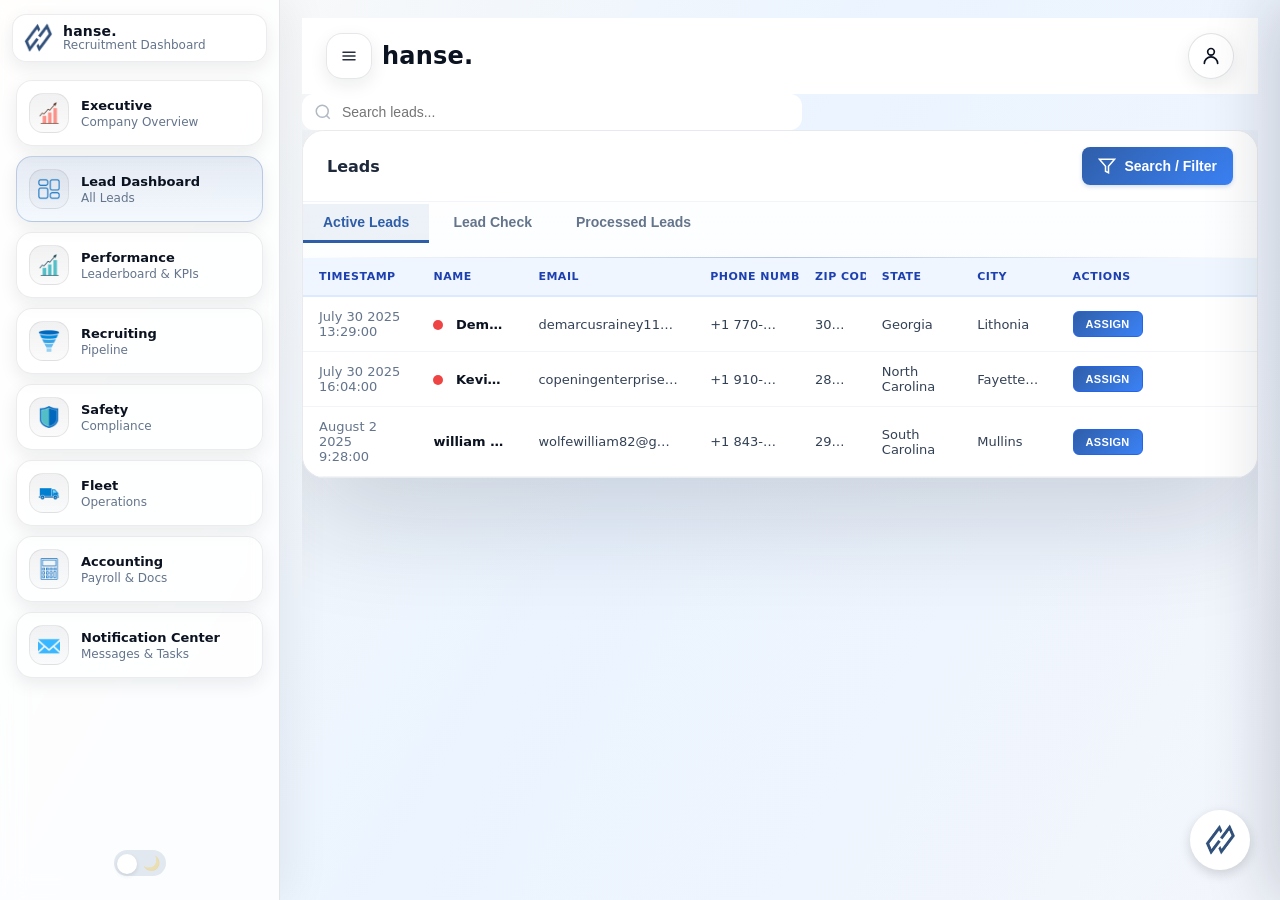
==== commit 67b80e79: "Add files via upload" ====
--- a/index.html
+++ b/index.html
@@ -71,7 +71,7 @@
         <button type="button" data-view="inbox">
           <div class="ico"><img src="assets/inbox.png" alt="Inbox" style="width:22px; height:22px;" />
           </div>
-          <div class="meta"><strong>Inbox</strong><span>Messages</span></div>
+          <div class="meta"><strong>Notification Center</strong><span>Messages & Tasks</span></div>
         </button>
       </nav>
 
@@ -420,10 +420,11 @@
           <!-- Left List Pane -->
           <div class="inbox-list-pane" id="inboxListPane">
             <div class="inbox-header">
-              <h2>Inbox</h2>
+              <h2>Notification Center</h2>
               <div class="inbox-type-tabs">
                 <button class="inbox-type-tab active" data-tab="external">External (Leads)</button>
                 <button class="inbox-type-tab" data-tab="internal">Internal (Team)</button>
+                <button class="inbox-type-tab" data-tab="notifications">Assignments</button>
               </div>
             </div>
             <div class="inbox-search">
@@ -634,6 +635,49 @@
   </div>
 
 
+  <!-- Assign Modal -->
+  <div id="assignModalOverlay" class="assign-modal-overlay" style="display: none;" onclick="if(event.target===this) this.style.display='none'">
+    <div class="assign-modal">
+      <div class="employee-list" id="assignEmployeeList">
+        <div class="employee-item" onclick="confirmAssignment('John Doe')">
+          <div class="emp-avatar">JD</div>
+          <div class="emp-info">
+            <div class="emp-name">John Doe</div>
+            <div class="emp-role">Senior Recruiter</div>
+          </div>
+        </div>
+        <div class="employee-item" onclick="confirmAssignment('Mila Petrović')">
+          <div class="emp-avatar">MP</div>
+          <div class="emp-info">
+            <div class="emp-name">Mila Petrović</div>
+            <div class="emp-role">Recruiter</div>
+          </div>
+        </div>
+        <div class="employee-item" onclick="confirmAssignment('Alex Rivera')">
+          <div class="emp-avatar">AR</div>
+          <div class="emp-info">
+            <div class="emp-name">Alex Rivera</div>
+            <div class="emp-role">Recruiter</div>
+          </div>
+        </div>
+        <div class="employee-item" onclick="confirmAssignment('Sara Kim')">
+          <div class="emp-avatar">SK</div>
+          <div class="emp-info">
+            <div class="emp-name">Sara Kim</div>
+            <div class="emp-role">Junior Recruiter</div>
+          </div>
+        </div>
+        <div class="employee-item" onclick="confirmAssignment('Nikola Jovanović')">
+          <div class="emp-avatar">NJ</div>
+          <div class="emp-info">
+            <div class="emp-name">Nikola Jovanović</div>
+            <div class="emp-role">Recruiter</div>
+          </div>
+        </div>
+      </div>
+    </div>
+  </div>
+
   <!-- Filter System Scripts -->
   <script src="js/lead-filter-schema.js"></script>
   <script src="js/lead-filter-logic.js"></script>
--- a/styles.css
+++ b/styles.css
@@ -302,125 +302,125 @@
       margin-top: 2px;
     }
 
-    .profile-popup {
-      display: none;
-      position: absolute;
-      top: 56px;
-      right: 0;
-      width: 280px;
-      background: #fff;
-      border: 1px solid rgba(15, 23, 42, 0.12);
-      border-radius: 16px;
-      box-shadow: 0 20px 50px rgba(15, 23, 42, 0.15);
-      z-index: 99999;
-      overflow: hidden;
-    }
-    .profile-popup.active {
-      display: block;
-      animation: popupSlideDown 0.2s cubic-bezier(0.1, 0.9, 0.2, 1);
-    }
-    @keyframes popupSlideDown {
-      from { opacity: 0; transform: translateY(-10px); }
-      to { opacity: 1; transform: translateY(0); }
-    }
-    .popup-header {
-      padding: 16px;
-      background: linear-gradient(135deg, #1e293b, #0f172a);
-      color: #fff;
-      display: flex;
-      align-items: center;
-      gap: 12px;
-    }
-    .popup-avatar {
-      width: 42px;
-      height: 42px;
-      border-radius: 50%;
-      background: #3b82f6;
-      color: #fff;
-      font-weight: 800;
-      font-size: 16px;
-      display: flex;
-      align-items: center;
-      justify-content: center;
-    }
-    .popup-info {
-      display: flex;
-      flex-direction: column;
-    }
-    .popup-name {
-      font-weight: 700;
-      font-size: 15px;
-    }
-    .popup-role {
-      font-size: 12px;
-      color: #94a3b8;
-    }
-    .popup-body {
-      padding: 16px;
-      display: flex;
-      flex-direction: column;
-      gap: 12px;
-    }
-    .popup-item {
-      display: flex;
-      justify-content: space-between;
-      align-items: center;
-      font-size: 13px;
-      border-bottom: 1px solid #f1f5f9;
-      padding-bottom: 8px;
-    }
-    .popup-item:last-child {
-      border-bottom: none;
-      padding-bottom: 0;
-    }
-    .popup-item .label {
-      color: #64748b;
-      font-weight: 600;
-    }
-    .popup-item .value {
-      font-weight: 600;
-      color: #0f172a;
-    }
-    .popup-footer {
-      padding: 12px 16px;
-      background: #f8fafc;
-      border-top: 1px solid #f1f5f9;
-      display: flex;
-      justify-content: center;
-    }
-    .logout-btn {
-      width: 100%;
-      padding: 10px;
-      border-radius: 10px;
-      background: #ef4444;
-      color: #fff;
-      border: none;
-      font-weight: 700;
-      font-size: 13px;
-      cursor: pointer;
-      transition: background 0.15s;
-    }
-    .logout-btn:hover {
-      background: #dc2626;
-    }
-    body.dark-mode .profile-popup {
-      background: #1e293b !important;
-      border-color: #334155 !important;
-    }
-    body.dark-mode .popup-item .label {
-      color: #94a3b8 !important;
-    }
-    body.dark-mode .popup-item .value {
-      color: #f8fafc !important;
-    }
-    body.dark-mode .popup-item {
-      border-color: #334155 !important;
-    }
-    body.dark-mode .popup-footer {
-      background: #0f172a !important;
-      border-color: #334155 !important;
-    }
-
+    .profile-popup {
+      display: none;
+      position: absolute;
+      top: 56px;
+      right: 0;
+      width: 280px;
+      background: #fff;
+      border: 1px solid rgba(15, 23, 42, 0.12);
+      border-radius: 16px;
+      box-shadow: 0 20px 50px rgba(15, 23, 42, 0.15);
+      z-index: 99999;
+      overflow: hidden;
+    }
+    .profile-popup.active {
+      display: block;
+      animation: popupSlideDown 0.2s cubic-bezier(0.1, 0.9, 0.2, 1);
+    }
+    @keyframes popupSlideDown {
+      from { opacity: 0; transform: translateY(-10px); }
+      to { opacity: 1; transform: translateY(0); }
+    }
+    .popup-header {
+      padding: 16px;
+      background: linear-gradient(135deg, #1e293b, #0f172a);
+      color: #fff;
+      display: flex;
+      align-items: center;
+      gap: 12px;
+    }
+    .popup-avatar {
+      width: 42px;
+      height: 42px;
+      border-radius: 50%;
+      background: #3b82f6;
+      color: #fff;
+      font-weight: 800;
+      font-size: 16px;
+      display: flex;
+      align-items: center;
+      justify-content: center;
+    }
+    .popup-info {
+      display: flex;
+      flex-direction: column;
+    }
+    .popup-name {
+      font-weight: 700;
+      font-size: 15px;
+    }
+    .popup-role {
+      font-size: 12px;
+      color: #94a3b8;
+    }
+    .popup-body {
+      padding: 16px;
+      display: flex;
+      flex-direction: column;
+      gap: 12px;
+    }
+    .popup-item {
+      display: flex;
+      justify-content: space-between;
+      align-items: center;
+      font-size: 13px;
+      border-bottom: 1px solid #f1f5f9;
+      padding-bottom: 8px;
+    }
+    .popup-item:last-child {
+      border-bottom: none;
+      padding-bottom: 0;
+    }
+    .popup-item .label {
+      color: #64748b;
+      font-weight: 600;
+    }
+    .popup-item .value {
+      font-weight: 600;
+      color: #0f172a;
+    }
+    .popup-footer {
+      padding: 12px 16px;
+      background: #f8fafc;
+      border-top: 1px solid #f1f5f9;
+      display: flex;
+      justify-content: center;
+    }
+    .logout-btn {
+      width: 100%;
+      padding: 10px;
+      border-radius: 10px;
+      background: #ef4444;
+      color: #fff;
+      border: none;
+      font-weight: 700;
+      font-size: 13px;
+      cursor: pointer;
+      transition: background 0.15s;
+    }
+    .logout-btn:hover {
+      background: #dc2626;
+    }
+    body.dark-mode .profile-popup {
+      background: #1e293b !important;
+      border-color: #334155 !important;
+    }
+    body.dark-mode .popup-item .label {
+      color: #94a3b8 !important;
+    }
+    body.dark-mode .popup-item .value {
+      color: #f8fafc !important;
+    }
+    body.dark-mode .popup-item {
+      border-color: #334155 !important;
+    }
+    body.dark-mode .popup-footer {
+      background: #0f172a !important;
+      border-color: #334155 !important;
+    }
+
     .profile {
       width: 46px;
       height: 46px;
@@ -1545,261 +1545,261 @@
       gap: 6px;
     }
     .ld-full-actions .lead-action-btn {
-         padding: 6px 12px !important;
-      font-size: 11px !important;
-      border-radius: 6px !important;
-      }
-      
-      .mobile-pipeline-dark {
-        display: flex;
-        flex-direction: column;
-        gap: 20px;
-        padding: 20px 16px 100px;
-        background: #000;
-      }
-
-      /* Avatar Row */
-      .mob-avatar-row {
-        display: flex;
-        align-items: center;
-        gap: 12px;
-        padding-bottom: 20px;
-        overflow-x: auto;
-        scrollbar-width: none;
-      }
-      .mob-avatar-row::-webkit-scrollbar { display: none; }
-      
-      .mob-avatar {
-        width: 44px;
-        height: 44px;
-        border-radius: 50%;
-        display: grid;
-        place-items: center;
-        color: #fff;
-        font-size: 13px;
-        font-weight: 600;
-        flex-shrink: 0;
-        border: 2px solid #000;
-      }
-      .mob-avatar.photo img {
-        width: 100%;
-        height: 100%;
-        border-radius: 50%;
-        object-fit: cover;
-      }
-      .mob-avatar.smiley {
-        font-size: 24px;
-        background: transparent;
-        color: #3b82f6;
-        border: 2px solid #3b82f6;
-      }
-
-      /* Section Dark */
-      .mob-section-dark {
-        margin-bottom: 10px;
-      }
-      .mob-section-header-dark {
-        display: flex;
-        align-items: center;
-        justify-content: space-between;
-        padding: 10px 0;
-        border-bottom: 1px solid rgba(255,255,255,0.05);
-        margin-bottom: 10px;
-      }
-      .mob-stage-name-dark {
-        color: #3b82f6;
-        font-size: 20px;
-        font-weight: 700;
-      }
-      .mob-stage-add-dark {
-        color: #fff;
-        font-size: 24px;
-        opacity: 0.6;
-      }
-
-      /* Lead Item Dark */
-      .mob-lead-item-dark {
-        display: flex;
-        align-items: flex-start;
-        gap: 15px;
-        padding: 12px 0;
-        cursor: pointer;
-      }
-      .mob-lead-left {
-        padding-top: 4px;
-      }
-      .mob-radio-circle {
-        width: 20px;
-        height: 20px;
-        border: 2px solid rgba(255,255,255,0.4);
-        border-radius: 50%;
-      }
-      .mob-lead-main {
-        flex: 1;
-      }
-      .mob-lead-row {
-        display: flex;
-        align-items: center;
-        justify-content: space-between;
-        margin-bottom: 4px;
-      }
-      .mob-lead-name {
-        color: #fff;
-        font-size: 17px;
-        font-weight: 500;
-      }
-      .mob-lead-pill {
-        background: rgba(255,255,255,0.1);
-        color: #fff;
-        padding: 2px 8px;
-        border-radius: 10px;
-        font-size: 11px;
-        opacity: 0.7;
-      }
-
-      /* Status Indicators */
-      .mob-status-bars {
-        display: flex;
-        gap: 4px;
-        margin-top: 6px;
-      }
-      .mob-status-bars .bar {
-        width: 14px;
-        height: 3px;
-        border-radius: 2px;
-      }
-      .mob-status-bars .bar.red { background: #ef4444; }
-      .mob-status-bars .bar.yellow { background: #fbbf24; }
-
-      .mob-status-dots {
-        display: flex;
-        gap: 6px;
-        margin-top: 8px;
-      }
-      .mob-status-dots .dot {
-        width: 14px;
-        height: 14px;
-        border-radius: 50%;
-      }
-      .mob-status-dots .dot.green { background: #22c55e; }
-      
-      .mob-empty-dark {
-        color: rgba(255,255,255,0.3);
-        font-size: 14px;
-        padding: 10px 0;
-        font-style: italic;
-      }
-
-    /* ── LEAD DASHBOARD MOBILE LIST ── */
-    .ld-mobile-list {
-      display: none;
-      padding: 10px 0;
-    }
-    .ld-row {
-      background: #fff;
-      border-radius: 12px;
-      padding: 14px 16px;
-      margin-bottom: 10px;
-      border: 1px solid rgba(15,23,42,.08);
-      display: flex;
-      align-items: center;
-      justify-content: space-between;
-      box-shadow: 0 2px 8px rgba(15,23,42,0.04);
-    }
-    .ld-name-row {
-      display: flex;
-      align-items: center;
-      justify-content: space-between;
-      width: 100%;
-      margin-bottom: 6px;
-    }
-    .ld-name {
-      font-weight: 800 !important;
-      color: #0f172a;
-      font-size: 17px !important;
-    }
-    .ld-quick-actions {
-      display: flex;
-      gap: 16px; margin-left: auto;
-    }
-    .ld-meta-row {
-      margin-bottom: 12px;
-    }
-    .ld-timestamp {
-      font-size: 12px;
-      color: #94a3b8;
-    }
-    .ld-full-actions {
-      display: flex;
-      flex-wrap: wrap;
-      gap: 6px;
-      padding-top: 10px;
-      border-top: 1px solid rgba(15,23,42,0.05);
-    }
-    .ld-full-actions .lead-actions-group {
-      display: flex;
-      flex-wrap: wrap;
-      gap: 6px;
-    }
-    .ld-full-actions .lead-action-btn {
-      padding: 6px 12px !important;
-      font-size: 11px !important;
-      border-radius: 6px !important;
-    }
-    .ld-view { background: #eff6ff; color: #2563eb; }
-    .ld-chat { background: #f0fdf4; color: #16a34a; }
-    .ld-assign { background: #f8fafc; color: #64748b; border-color: rgba(15,23,42,.1); }
-    .ld-empty { text-align: center; color: #94a3b8; padding: 30px 0; }
-
-    .mob-card-chat-trigger, .mob-card-call-trigger {
-      width: 48px;
-      height: 48px;
-      background: #f0fdf4;
-      border-radius: 10px;
-      display: flex;
-      align-items: center;
-      justify-content: center;
-      font-size: 22px;
-      cursor: pointer;
-      border: 1px solid #dcfce7;
-      text-decoration: none;
-    }
-    .mob-card-call-trigger {
-      background: #eff6ff;
-      border-color: #dbeafe;
-    }
-
-    .lead-action-orange {
-      background: #f97316 !important;
-      color: white !important;
-      font-weight: 700 !important;
-      border: none !important;
-      box-shadow: 0 4px 12px rgba(249, 115, 22, 0.25) !important;
-    }
-    .lead-action-orange:hover {
-      background: #ea580c !important;
-    }
-
-    .lead-action-white {
-      background: white !important;
-      color: #0f172a !important;
-      font-weight: 700 !important;
-      border: 1px solid rgba(15, 23, 42, 0.15) !important;
-      box-shadow: 0 2px 6px rgba(0,0,0,0.05) !important;
-    }
-    .lead-action-white:hover {
-      background: #f8fafc !important;
-    }
-
-    .recruiting-search-bar {
-      padding: 16px;
-      margin-bottom: 16px;
-      background: rgba(255, 255, 255, .95);
-      border-radius: 16px;
-      border: 1px solid rgba(15, 23, 42, .12);
-      box-shadow: var(--shadow-md);
-    }
-
+         padding: 6px 12px !important;
+      font-size: 11px !important;
+      border-radius: 6px !important;
+      }
+      
+      .mobile-pipeline-dark {
+        display: flex;
+        flex-direction: column;
+        gap: 20px;
+        padding: 20px 16px 100px;
+        background: #000;
+      }
+
+      /* Avatar Row */
+      .mob-avatar-row {
+        display: flex;
+        align-items: center;
+        gap: 12px;
+        padding-bottom: 20px;
+        overflow-x: auto;
+        scrollbar-width: none;
+      }
+      .mob-avatar-row::-webkit-scrollbar { display: none; }
+      
+      .mob-avatar {
+        width: 44px;
+        height: 44px;
+        border-radius: 50%;
+        display: grid;
+        place-items: center;
+        color: #fff;
+        font-size: 13px;
+        font-weight: 600;
+        flex-shrink: 0;
+        border: 2px solid #000;
+      }
+      .mob-avatar.photo img {
+        width: 100%;
+        height: 100%;
+        border-radius: 50%;
+        object-fit: cover;
+      }
+      .mob-avatar.smiley {
+        font-size: 24px;
+        background: transparent;
+        color: #3b82f6;
+        border: 2px solid #3b82f6;
+      }
+
+      /* Section Dark */
+      .mob-section-dark {
+        margin-bottom: 10px;
+      }
+      .mob-section-header-dark {
+        display: flex;
+        align-items: center;
+        justify-content: space-between;
+        padding: 10px 0;
+        border-bottom: 1px solid rgba(255,255,255,0.05);
+        margin-bottom: 10px;
+      }
+      .mob-stage-name-dark {
+        color: #3b82f6;
+        font-size: 20px;
+        font-weight: 700;
+      }
+      .mob-stage-add-dark {
+        color: #fff;
+        font-size: 24px;
+        opacity: 0.6;
+      }
+
+      /* Lead Item Dark */
+      .mob-lead-item-dark {
+        display: flex;
+        align-items: flex-start;
+        gap: 15px;
+        padding: 12px 0;
+        cursor: pointer;
+      }
+      .mob-lead-left {
+        padding-top: 4px;
+      }
+      .mob-radio-circle {
+        width: 20px;
+        height: 20px;
+        border: 2px solid rgba(255,255,255,0.4);
+        border-radius: 50%;
+      }
+      .mob-lead-main {
+        flex: 1;
+      }
+      .mob-lead-row {
+        display: flex;
+        align-items: center;
+        justify-content: space-between;
+        margin-bottom: 4px;
+      }
+      .mob-lead-name {
+        color: #fff;
+        font-size: 17px;
+        font-weight: 500;
+      }
+      .mob-lead-pill {
+        background: rgba(255,255,255,0.1);
+        color: #fff;
+        padding: 2px 8px;
+        border-radius: 10px;
+        font-size: 11px;
+        opacity: 0.7;
+      }
+
+      /* Status Indicators */
+      .mob-status-bars {
+        display: flex;
+        gap: 4px;
+        margin-top: 6px;
+      }
+      .mob-status-bars .bar {
+        width: 14px;
+        height: 3px;
+        border-radius: 2px;
+      }
+      .mob-status-bars .bar.red { background: #ef4444; }
+      .mob-status-bars .bar.yellow { background: #fbbf24; }
+
+      .mob-status-dots {
+        display: flex;
+        gap: 6px;
+        margin-top: 8px;
+      }
+      .mob-status-dots .dot {
+        width: 14px;
+        height: 14px;
+        border-radius: 50%;
+      }
+      .mob-status-dots .dot.green { background: #22c55e; }
+      
+      .mob-empty-dark {
+        color: rgba(255,255,255,0.3);
+        font-size: 14px;
+        padding: 10px 0;
+        font-style: italic;
+      }
+
+    /* ── LEAD DASHBOARD MOBILE LIST ── */
+    .ld-mobile-list {
+      display: none;
+      padding: 10px 0;
+    }
+    .ld-row {
+      background: #fff;
+      border-radius: 12px;
+      padding: 14px 16px;
+      margin-bottom: 10px;
+      border: 1px solid rgba(15,23,42,.08);
+      display: flex;
+      align-items: center;
+      justify-content: space-between;
+      box-shadow: 0 2px 8px rgba(15,23,42,0.04);
+    }
+    .ld-name-row {
+      display: flex;
+      align-items: center;
+      justify-content: space-between;
+      width: 100%;
+      margin-bottom: 6px;
+    }
+    .ld-name {
+      font-weight: 800 !important;
+      color: #0f172a;
+      font-size: 17px !important;
+    }
+    .ld-quick-actions {
+      display: flex;
+      gap: 16px; margin-left: auto;
+    }
+    .ld-meta-row {
+      margin-bottom: 12px;
+    }
+    .ld-timestamp {
+      font-size: 12px;
+      color: #94a3b8;
+    }
+    .ld-full-actions {
+      display: flex;
+      flex-wrap: wrap;
+      gap: 6px;
+      padding-top: 10px;
+      border-top: 1px solid rgba(15,23,42,0.05);
+    }
+    .ld-full-actions .lead-actions-group {
+      display: flex;
+      flex-wrap: wrap;
+      gap: 6px;
+    }
+    .ld-full-actions .lead-action-btn {
+      padding: 6px 12px !important;
+      font-size: 11px !important;
+      border-radius: 6px !important;
+    }
+    .ld-view { background: #eff6ff; color: #2563eb; }
+    .ld-chat { background: #f0fdf4; color: #16a34a; }
+    .ld-assign { background: #f8fafc; color: #64748b; border-color: rgba(15,23,42,.1); }
+    .ld-empty { text-align: center; color: #94a3b8; padding: 30px 0; }
+
+    .mob-card-chat-trigger, .mob-card-call-trigger {
+      width: 48px;
+      height: 48px;
+      background: #f0fdf4;
+      border-radius: 10px;
+      display: flex;
+      align-items: center;
+      justify-content: center;
+      font-size: 22px;
+      cursor: pointer;
+      border: 1px solid #dcfce7;
+      text-decoration: none;
+    }
+    .mob-card-call-trigger {
+      background: #eff6ff;
+      border-color: #dbeafe;
+    }
+
+    .lead-action-orange {
+      background: #f97316 !important;
+      color: white !important;
+      font-weight: 700 !important;
+      border: none !important;
+      box-shadow: 0 4px 12px rgba(249, 115, 22, 0.25) !important;
+    }
+    .lead-action-orange:hover {
+      background: #ea580c !important;
+    }
+
+    .lead-action-white {
+      background: white !important;
+      color: #0f172a !important;
+      font-weight: 700 !important;
+      border: 1px solid rgba(15, 23, 42, 0.15) !important;
+      box-shadow: 0 2px 6px rgba(0,0,0,0.05) !important;
+    }
+    .lead-action-white:hover {
+      background: #f8fafc !important;
+    }
+
+    .recruiting-search-bar {
+      padding: 16px;
+      margin-bottom: 16px;
+      background: rgba(255, 255, 255, .95);
+      border-radius: 16px;
+      border: 1px solid rgba(15, 23, 42, .12);
+      box-shadow: var(--shadow-md);
+    }
+
     #tagSearchInput {
       width: 100%;
       padding: 12px 16px;
@@ -2960,17 +2960,17 @@
       color: #fff;
     }
 
-    .tag-pill.green {
-
-
-
-      background: #10b981;
-      color: #fff;
-    }
-
-    .tag-pill.orange {
-      background: #f97316;
-      color: #fff;
+    .tag-pill.green {
+
+
+
+      background: #10b981;
+      color: #fff;
+    }
+
+    .tag-pill.orange {
+      background: #f97316;
+      color: #fff;
 
 
 
@@ -4561,7 +4561,7 @@
 
     .chat-dept-grid {
       display: grid;
-      grid-template-columns: repeat(4, 1fr);
+      grid-template-columns: repeat(3, 1fr);
       gap: 8px;
       margin-bottom: 8px;
     }
@@ -4756,7 +4756,7 @@
 
     .chat-dept-grid {
       display: grid;
-      grid-template-columns: repeat(4, 1fr);
+      grid-template-columns: repeat(3, 1fr);
       gap: 8px;
       margin-bottom: 8px;
     }
@@ -5916,7 +5916,7 @@
     .stage-cards-row {
       padding: 24px;
       display: grid;
-      grid-template-columns: repeat(4, 1fr);
+      grid-template-columns: repeat(3, 1fr);
       gap: 12px;
     }
 
@@ -6693,817 +6693,1055 @@
 .add-column-column {
     justify-content: center !important;
 }
+
+}
+}
+}
+}
+}
+}
+
+/* FORCED GLOBAL STYLES */
+.funnel {
+    align-items: stretch !important;
+    min-height: 80vh !important;
+}
+
+.add-column-column {
+    display: flex !important;
+    flex-direction: column !important;
+    align-items: center !important;
+    justify-content: center !important;
+    align-self: stretch !important;
+    min-width: 100px !important;
+    margin-left: 20px !important;
+    z-index: 10 !important;
+}
+
+.add-column-circle-btn {
+    width: 48px !important;
+    height: 48px !important;
+    background: linear-gradient(135deg, #3b82f6 0%, #1d4ed8 100%) !important;
+    color: #fff !important;
+    border: 3px solid rgba(255, 255, 255, 0.3) !important;
+    border-radius: 50% !important;
+    display: flex !important;
+    align-items: center !important;
+    justify-content: center !important;
+    font-size: 28px !important;
+    cursor: pointer !important;
+    box-shadow: 0 4px 12px rgba(37, 99, 235, 0.3) !important;
+    transition: all 0.3s ease !important;
+}
+
+.add-column-circle-btn:hover {
+    transform: scale(1.1) !important;
+    box-shadow: 0 6px 18px rgba(37, 99, 235, 0.5) !important;
+}
+
+.funnel-column {
+    width: 280px;
+    background: #fff;
+    border-radius: 16px;
+    border: 1px solid rgba(15, 23, 42, .12);
+    box-shadow: 0 2px 4px rgba(0,0,0,0.05);
+    padding: 16px;
+    display: flex;
+    flex-direction: column;
+}
+
+.column-header {
+    display: flex !important;
+    justify-content: space-between !important;
+    align-items: center !important;
+    margin-bottom: 12px !important;
+}
+
+.column-title-input {
+    flex: 1 !important;
+    margin-right: 8px !important;
+    font-size: 14px !important;
+    font-weight: 700 !important;
+    border: 1px solid #e2e8f0 !important;
+    border-radius: 6px !important;
+    padding: 4px 8px !important;
+}
+
+.header-right-meta {
+    display: flex !important;
+    align-items: center !important;
+    gap: 6px !important;
+}
+
+.column-delete-btn {
+    color: #ef4444 !important;
+    font-weight: 800 !important;
+    font-size: 20px !important;
+    cursor: pointer !important;
+    line-height: 1 !important;
+    margin-left: 4px !important;
+    transition: transform 0.2s ease !important;
+    display: flex !important;
+    align-items: center !important;
+    justify-content: center !important;
+}
+
+.column-delete-btn:hover {
+    transform: scale(1.3) !important;
+    color: #dc2626 !important;
+}
+
+
+/* ==========================================================================
+   EXECUTIVE DASHBOARD STYLES
+   ========================================================================== */
+
+.exec-dashboard-container {
+    padding: 24px;
+    max-width: 1400px;
+    margin: 0 auto;
+}
+
+.exec-filters-card {
+    background: rgba(255, 255, 255, 0.7);
+    backdrop-filter: blur(10px);
+    border-radius: 16px;
+    padding: 16px 24px;
+    margin-bottom: 24px;
+    border: 1px solid rgba(255, 255, 255, 0.5);
+    box-shadow: 0 4px 15px rgba(0, 0, 0, 0.05);
+}
+
+.exec-filters-row {
+    display: flex;
+    align-items: center;
+    gap: 20px;
+    flex-wrap: wrap;
+}
+
+.exec-search-wrap input {
+    padding: 10px 16px;
+    border-radius: 10px;
+    border: 1px solid #e2e8f0;
+    width: 250px;
+    font-size: 14px;
+    outline: none;
+    transition: all 0.2s;
+}
+
+.exec-search-wrap input:focus {
+    border-color: #3b82f6;
+    box-shadow: 0 0 0 3px rgba(59, 130, 246, 0.1);
+}
+
+.exec-select-wrap select {
+    padding: 10px 16px;
+    border-radius: 10px;
+    border: 1px solid #e2e8f0;
+    background: #fff;
+    font-size: 14px;
+    cursor: pointer;
+    outline: none;
+}
+
+.time-toggle {
+    display: flex;
+    background: #f1f5f9;
+    padding: 4px;
+    border-radius: 10px;
+}
+
+.time-btn {
+    padding: 6px 16px;
+    border-radius: 8px;
+    border: none;
+    background: transparent;
+    font-size: 13px;
+    font-weight: 600;
+    color: #64748b;
+    cursor: pointer;
+    transition: all 0.2s;
+}
+
+.time-btn.active {
+    background: #fff;
+    color: #0f172a;
+    box-shadow: 0 2px 4px rgba(0, 0, 0, 0.05);
+}
+
+.exec-section-title {
+    font-size: 18px;
+    font-weight: 700;
+    color: #1e293b;
+    margin: 32px 0 16px 0;
+    display: flex;
+    align-items: center;
+    gap: 8px;
+}
+
+/* Stats Grid */
+.exec-stats-grid {
+    display: grid;
+    grid-template-columns: repeat(auto-fit, minmax(200px, 1fr));
+    gap: 20px;
+    margin-bottom: 32px;
+}
+
+.exec-stat-card {
+    background: #fff;
+    border-radius: 16px;
+    padding: 20px;
+    border: 1px solid #f1f5f9;
+    box-shadow: 0 2px 10px rgba(0, 0, 0, 0.02);
+    transition: transform 0.2s;
+}
+
+.exec-stat-card:hover {
+    transform: translateY(-2px);
+}
+
+.exec-stat-label {
+    font-size: 12px;
+    font-weight: 600;
+    color: #64748b;
+    text-transform: uppercase;
+    letter-spacing: 0.5px;
+    margin-bottom: 8px;
+}
+
+.exec-stat-value {
+    font-size: 24px;
+    font-weight: 800;
+    color: #0f172a;
+}
+
+.exec-stat-trend {
+    font-size: 11px;
+    margin-top: 8px;
+    display: flex;
+    align-items: center;
+    gap: 4px;
+}
+
+.trend-up { color: #10b981; }
+.trend-down { color: #ef4444; }
+
+/* Dept Grid */
+.exec-dept-grid {
+    display: grid;
+    grid-template-columns: repeat(auto-fit, minmax(300px, 1fr));
+    gap: 20px;
+}
+
+.exec-dept-card {
+    background: rgba(255, 255, 255, 0.8);
+    backdrop-filter: blur(5px);
+    border-radius: 20px;
+    padding: 24px;
+    border: 1px solid rgba(255, 255, 255, 0.6);
+    box-shadow: 0 10px 25px rgba(0, 0, 0, 0.03);
+}
+
+.exec-dept-header {
+    display: flex;
+    justify-content: space-between;
+    align-items: center;
+    margin-bottom: 20px;
+}
+
+.exec-dept-name {
+    font-size: 20px;
+    font-weight: 800;
+    color: #0f172a;
+}
+
+.exec-dept-badge {
+    padding: 4px 10px;
+    background: rgba(59, 130, 246, 0.1);
+    color: #3b82f6;
+    border-radius: 20px;
+    font-size: 11px;
+    font-weight: 700;
+}
+
+.exec-dept-metrics {
+    display: grid;
+    grid-template-columns: 1fr 1fr;
+    gap: 16px;
+}
+
+.exec-metric {
+    display: flex;
+    flex-direction: column;
+}
+
+.exec-metric-label {
+    font-size: 11px;
+    color: #94a3b8;
+    margin-bottom: 2px;
+}
+
+.exec-metric-value {
+    font-size: 16px;
+    font-weight: 700;
+    color: #334155;
+}
+
+/* Table Styles */
+.exec-table-card {
+    background: #fff;
+    border-radius: 20px;
+    padding: 8px;
+    border: 1px solid #f1f5f9;
+    box-shadow: 0 4px 20px rgba(0, 0, 0, 0.02);
+    overflow: hidden;
+}
+
+.exec-leaderboard-table {
+    width: 100%;
+    border-collapse: collapse;
+    font-size: 14px;
+}
+
+.exec-leaderboard-table th {
+    text-align: left;
+    padding: 16px;
+    background: #f8fafc;
+    color: #64748b;
+    font-weight: 600;
+    text-transform: uppercase;
+    font-size: 11px;
+    letter-spacing: 0.5px;
+}
+
+.exec-leaderboard-table td {
+    padding: 16px;
+    border-bottom: 1px solid #f1f5f9;
+    color: #334155;
+}
+
+.exec-leaderboard-table tr:last-child td {
+    border-bottom: none;
+}
+
+.exec-leaderboard-table tr:hover {
+    background: #f1f5f9;
+    cursor: pointer;
+}
+
+.status-badge {
+    padding: 4px 8px;
+    border-radius: 6px;
+    font-size: 11px;
+    font-weight: 700;
+}
+
+.status-active { background: #dcfce7; color: #15803d; }
+.status-away { background: #fef9c3; color: #a16207; }
+
+/* Responsive Overrides */
+@media (max-width: 820px) {
+    .exec-dashboard-container { padding: 16px; }
+    .exec-filters-row { flex-direction: column; align-items: stretch; }
+    .exec-search-wrap input { width: 100%; }
+    .exec-stats-grid { grid-template-columns: 1fr 1fr; }
+    .exec-dept-grid { grid-template-columns: 1fr; }
+    .table-responsive { overflow-x: auto; }
+}
+
+
+/* Employee Detail Modal Styles */
+.emp-detail-grid {
+    display: grid;
+    grid-template-columns: 3fr 2fr;
+    gap: 30px;
+    padding: 20px;
+}
+
+.metric-group {
+    margin-bottom: 30px;
+}
+
+.metric-group h4 {
+    font-size: 14px;
+    color: #64748b;
+    margin-bottom: 15px;
+    text-transform: uppercase;
+    letter-spacing: 1px;
+}
+
+.mini-kpi-row {
+    display: flex;
+    gap: 20px;
+}
+
+.mini-kpi {
+    flex: 1;
+    background: #f8fafc;
+    padding: 20px;
+    border-radius: 16px;
+    text-align: center;
+    border: 1px solid #f1f5f9;
+}
+
+.kpi-val {
+    font-size: 24px;
+    font-weight: 800;
+    color: #3b82f6;
+}
+
+.kpi-lab {
+    font-size: 11px;
+    font-weight: 600;
+    color: #64748b;
+    margin-top: 4px;
+}
+
+.detail-list {
+    display: flex;
+    flex-direction: column;
+    gap: 12px;
+}
+
+.detail-item {
+    display: flex;
+    justify-content: space-between;
+    padding-bottom: 8px;
+    border-bottom: 1px solid #f1f5f9;
+    font-size: 14px;
+}
+
+.detail-item span { color: #64748b; }
+.detail-item strong { color: #0f172a; }
+
+.trend-chart-box {
+    background: #0f172a;
+    border-radius: 16px;
+    padding: 20px;
+    color: #fff;
+}
+
+.trend-chart-box h4 { color: #94a3b8; }
+
+.trend-bars {
+    display: flex;
+    align-items: flex-end;
+    gap: 8px;
+    height: 120px;
+    margin-top: 20px;
+}
+
+.trend-bar {
+    flex: 1;
+    background: #3b82f6;
+    border-radius: 4px 4px 0 0;
+    min-width: 20px;
+    transition: all 0.3s;
+}
+
+.trend-bar:hover {
+    background: #60a5fa;
+}
+
+.rank-circle {
+    width: 24px;
+    height: 24px;
+    background: #f1f5f9;
+    display: flex;
+    align-items: center;
+    justify-content: center;
+    border-radius: 50%;
+    font-weight: 700;
+    font-size: 12px;
+    color: #64748b;
+}
+
+@media (max-width: 820px) {
+    .emp-detail-grid { display: flex; flex-direction: column; gap: 20px; }
+    .emp-detail-main, .emp-detail-side { width: 100%; display: block !important; }
+    .mini-kpi-row { display: grid; grid-template-columns: 1fr; gap: 10px; }
+    .assigned-leads-card { overflow-x: auto; -webkit-overflow-scrolling: touch; }
+    .assigned-leads-card table { min-width: 500px; }
+}
+
+
+/* Mobile Executive Leaderboard Refinements */
+@media (max-width: 768px) {
+    .exec-leaderboard-table th:nth-child(3),
+    .exec-leaderboard-table td:nth-child(3),
+    .exec-leaderboard-table th:nth-child(4),
+    .exec-leaderboard-table td:nth-child(4),
+    .exec-leaderboard-table th:nth-child(5),
+    .exec-leaderboard-table td:nth-child(5),
+    .exec-leaderboard-table th:nth-child(6),
+    .exec-leaderboard-table td:nth-child(6),
+    .exec-leaderboard-table th:nth-child(7),
+    .exec-leaderboard-table td:nth-child(7),
+    .exec-leaderboard-table th:nth-child(8),
+    .exec-leaderboard-table td:nth-child(8),
+    .exec-leaderboard-table th:nth-child(9),
+    .exec-leaderboard-table td:nth-child(9) {
+        display: none !important;
+    }
+
+    .exec-leaderboard-table {
+        table-layout: auto;
+        min-width: 100%;
+    }
+
+    .exec-leaderboard-table td {
+        padding: 12px 8px;
+        font-size: 13px;
+    }
+
+    .exec-leaderboard-table .rank-circle {
+        width: 20px;
+        height: 20px;
+        font-size: 10px;
+    }
+}
+
+
+/* Specific Mobile Modal Fixes */
+@media (max-width: 600px) {
+    .emp-detail-header-filters .time-toggle {
+        justify-content: center !important;
+        flex-wrap: wrap;
+        gap: 5px;
+    }
+    
+    .emp-detail-header-filters .time-btn {
+        font-size: 10px;
+        padding: 4px 8px;
+    }
+
+    .mini-kpi {
+        padding: 12px;
+    }
+    
+    .kpi-val {
+        font-size: 20px;
+    }
+}
+
+
+/* Hide Trend Chart on Mobile Modal */
+@media (max-width: 600px) {
+    .trend-chart-box {
+        display: none !important;
+    }
+}
+
+
+/* Department Card Hover Effects */
+.exec-dept-card:hover {
+    transform: translateY(-5px);
+    box-shadow: 0 12px 24px rgba(0,0,0,0.08);
+    border-color: #3b82f6 !important;
+}
+
+.exec-dept-card.active-filter {
+    background: #f0f7ff;
+    border-color: #3b82f6 !important;
+}
+
+
+/* -- MOBILE SWIPE-TO-ACTION STYLES -- */
+.mob-lead-card-wrapper {
+  position: relative;
+  overflow: hidden;
+  border-radius: 16px;
+  background: #e2e8f0;
+  touch-action: pan-y;
+}
+
+.mob-swipe-action {
+  position: absolute;
+  top: 0;
+  left: 0;
+  width: 100%;
+  height: 100%;
+  display: flex;
+  align-items: center;
+  padding: 0 24px;
+  font-weight: 900;
+  font-size: 13px;
+  color: #fff;
+  text-transform: uppercase;
+  letter-spacing: 1.5px;
+  opacity: 0;
+  transition: opacity 0.2s ease;
+  z-index: 1;
+}
+
+.mob-swipe-action.action-left-reveal {
+  justify-content: flex-start;
+}
+
+.mob-swipe-action.action-right-reveal {
+  justify-content: flex-end;
+}
+
+.mob-lead-card-inner.swiping {
+  transition: none !important;
+}
+
+.swipe-green { background-color: #10b981 !important; }
+.swipe-purple { background-color: #9333ea !important; }
+.swipe-red { background-color: #ef4444 !important; }
+.swipe-blue { background-color: #3b82f6 !important; }
+
+
+.mob-lead-card-inner {
+  background: #fff;
+  border-radius: 16px;
+  padding: 16px;
+  border: 1px solid rgba(15,23,42,0.08);
+  box-shadow: 0 4px 12px rgba(15,23,42,0.04);
+  display: flex;
+  flex-direction: column;
+  gap: 10px;
+  position: relative;
+  z-index: 2;
+  transition: transform 0.4s cubic-bezier(0.18, 0.89, 0.32, 1.28), opacity 0.3s ease;
+}
+
+
+@media (max-width: 820px) {
+  .mob-lead-card { display: none !important; } /* Hide old cards */
+  .mob-lead-card-wrapper { display: block !important; }
+}
+
+
+/* New Styles for Demo UI */
+.collapsible-section {
+    border: 1px solid rgba(15, 23, 42, .08);
+    border-radius: 12px;
+    margin-bottom: 16px;
+    background: #fafafa;
+    overflow: hidden;
+}
+.collapsible-header {
+    padding: 14px 16px;
+    font-size: 13px;
+    font-weight: 800;
+    color: var(--navy);
+    text-transform: uppercase;
+    letter-spacing: 0.8px;
+    display: flex;
+    justify-content: space-between;
+    align-items: center;
+    cursor: pointer;
+    background: #fff;
+    border-bottom: 1px solid transparent;
+    transition: background .2s, border-color .2s;
+}
+.collapsible-header:hover {
+    background: #f1f5f9;
+}
+.collapsible-content {
+    padding: 16px;
+    display: none;
+    background: #fff;
+    border-top: 1px solid rgba(15, 23, 42, .08);
+}
+.collapsible-section.open .collapsible-content {
+    display: block;
+}
+.collapsible-section.open .collapsible-header {
+    border-bottom-color: rgba(15, 23, 42, .08);
+}
+
+.dnd-grid {
+    display: grid;
+    grid-template-columns: repeat(auto-fit, minmax(140px, 1fr));
+    gap: 12px;
+    margin-bottom: 16px;
+}
+.dnd-zone {
+    border: 2px dashed rgba(15, 23, 42, .2);
+    border-radius: 12px;
+    padding: 20px 10px;
+    text-align: center;
+    cursor: pointer;
+    transition: all .2s;
+    background: #fafafa;
+    display: flex;
+    flex-direction: column;
+    align-items: center;
+    justify-content: center;
+    min-height: 100px;
+}
+.dnd-zone:hover, .dnd-zone.dragover {
+    border-color: var(--blue);
+    background: rgba(47, 94, 169, .05);
+}
+.dnd-icon {
+    font-size: 20px;
+    margin-bottom: 6px;
+    color: var(--muted);
+}
+.dnd-text {
+    font-size: 11px;
+    font-weight: 600;
+    color: var(--navy);
+}
+
+.cdl-bracket {
+    border: 2px dashed rgba(15, 23, 42, .2);
+    border-radius: 16px;
+    padding: 16px;
+    position: relative;
+    transition: all .2s;
+    margin-bottom: 16px;
+    background: rgba(15, 23, 42, .02);
+}
+.cdl-bracket.dragover {
+    background: #fff;
+    border-color: var(--blue);
+    box-shadow: 0 0 0 4px rgba(47, 94, 169, .1);
+}
+.cdl-bracket.dragover::after {
+    content: 'DROP FILES HERE';
+    position: absolute;
+    inset: 0;
+    background: rgba(255, 255, 255, 0.95);
+    display: flex;
+    align-items: center;
+    justify-content: center;
+    font-size: 20px;
+    font-weight: 800;
+    color: var(--blue);
+    border-radius: 14px;
+    z-index: 10;
+}
+
+.nav-arrows {
+    display: flex;
+    gap: 8px;
+    align-items: center;
+}
+.nav-btn {
+    background: rgba(15, 23, 42, .06);
+    border: 1px solid rgba(15, 23, 42, .10);
+    width: 36px;
+    height: 36px;
+    border-radius: 10px;
+    display: grid;
+    place-items: center;
+    cursor: pointer;
+    font-size: 16px;
+    transition: background .2s;
+    color: var(--navy);
+}
+.nav-btn:hover {
+    background: rgba(15, 23, 42, .12);
+}
+.nav-btn:disabled {
+    opacity: 0.3;
+    cursor: not-allowed;
+}
+
+.tag.purple { background: #8b5cf6; color: #fff; }
+.tag.teal { background: #14b8a6; color: #fff; }
+
+.form-grid-3 {
+    display: grid;
+    grid-template-columns: 1fr 1fr 1fr;
+    gap: 14px;
+    margin-bottom: 14px;
+}
+.form-grid-2 {
+    display: grid;
+    grid-template-columns: 1fr 1fr;
+    gap: 14px;
+    margin-bottom: 14px;
+}
+
+.copy-btn {
+    padding: 8px 12px;
+    border-radius: 8px;
+    background: var(--blue);
+    color: white;
+    font-size: 12px;
+    font-weight: bold;
+    cursor: pointer;
+    border: none;
+    margin-top: 10px;
+    display: flex;
+    align-items: center;
+    gap: 6px;
+}
+.copy-btn:hover {
+    opacity: 0.9;
+}
+.master-forms-btn {
+    width: 100%;
+    padding: 14px;
+    border-radius: 10px;
+    background: var(--navy);
+    color: white;
+    font-weight: 600;
+    text-align: center;
+    cursor: pointer;
+    margin-top: 16px;
+    border: none;
+    transition: opacity .2s;
+}
+.master-forms-btn:hover {
+    opacity: 0.9;
+}
+.header-actions {
+    display: flex;
+    gap: 12px;
+    align-items: center;
+}
+
+/* Hide global chat bubble when lead modal is open */
+#modalBackdropRecruiting.open ~ .chat-widget-wrapper {
+    display: none !important;
+}
+
+
+/* Hide global chat bubble when lead modal is open (via body class) */
+body.lead-modal-open .chat-widget-wrapper {
+    display: none !important;
+}
+
+/* --- DYNAMIC DOCUMENTATION PANEL STYLES --- */
+.doc-cards-grid {
+    display: grid;
+    grid-template-columns: repeat(3, 1fr);
+    gap: 12px;
+    margin-top: 16px;
+}
+
+.doc-card {
+    border: 1px dashed var(--border-color, #ccc);
+    border-radius: 8px;
+    padding: 16px;
+    text-align: center;
+    cursor: pointer;
+    transition: all 0.2s ease;
+    background: #fff;
+    display: flex;
+    flex-direction: column;
+    align-items: center;
+    justify-content: center;
+    min-height: 80px;
+}
+
+.doc-card:hover {
+    border-color: var(--blue, #0d6efd);
+    background: #f8f9fa;
+}
+
+.doc-card.active {
+    border: 2px solid var(--blue, #0d6efd);
+    background: #f0f7ff;
+    border-style: solid;
+}
+
+.doc-card .dnd-icon {
+    font-size: 24px;
+    margin-bottom: 8px;
+}
+
+.doc-card .dnd-text {
+    font-size: 13px;
+    font-weight: 600;
+    color: var(--text-color, #333);
+}
+
+.active-doc-panel {
+    transition: opacity 0.3s ease;
+    opacity: 1;
+}
+
+.active-doc-panel.fade-out {
+    opacity: 0;
+}
+
+.mvr-score {
+    font-size: 18px;
+    font-weight: 800;
+}
+.mvr-score.good { color: #2ecc71; }
+.mvr-score.warning { color: #f1c40f; }
+.mvr-score.bad { color: #e74c3c; }
+
+
+.mvr-score-box {
+    display: inline-flex;
+    align-items: center;
+    justify-content: center;
+    width: 36px;
+    height: 36px;
+    border-radius: 6px;
+    font-weight: 800;
+    color: white;
+    font-size: 18px;
+    box-shadow: 0 2px 4px rgba(0,0,0,0.1);
+}
+.risk-low { background-color: #2ecc71; }
+.risk-medium { background-color: #f1c40f; color: #333; }
+.risk-high { background-color: #e74c3c; }
+.risk-critical { background-color: #8b0000; }
+
+.doc-card.active { display: none !important; }
 
+.doc-card { position: relative; overflow: hidden; }
+.doc-card.dragover {
+    border-color: var(--blue, #0d6efd) !important;
+    background: rgba(13, 110, 253, 0.05) !important;
 }
+.doc-card.dragover * {
+    opacity: 0.1;
+    pointer-events: none;
 }
+.doc-card.dragover::after {
+    content: "Drop Here";
+    position: absolute;
+    top: 50%;
+    left: 50%;
+    transform: translate(-50%, -50%);
+    font-size: 16px;
+    font-weight: bold;
+    color: var(--blue, #0d6efd);
+    pointer-events: none;
+    opacity: 1;
 }
+
+
+/* --- Assignment System --- */
+.assignable-section {
+    position: relative;
 }
+.assign-btn {
+    position: absolute;
+    top: 8px;
+    right: 8px;
+    width: 24px;
+    height: 24px;
+    cursor: pointer;
+    opacity: 0;
+    transition: opacity 0.2s, transform 0.2s;
+    z-index: 10;
+    background: white;
+    border-radius: 50%;
+    box-shadow: 0 1px 3px rgba(0,0,0,0.2);
 }
+.assign-btn, .assigned-avatar {
+    opacity: 0 !important;
+}
+.dept-header:hover .assign-btn,
+.dept-header:hover .assigned-avatar {
+    opacity: 1 !important;
+}
+.collapsible-header:hover .assign-btn,
+.collapsible-header:hover .assigned-avatar {
+    opacity: 1 !important;
+}
+.field:hover > .assign-btn,
+.field:hover > .assigned-avatar {
+    opacity: 1 !important;
+}
+.doc-card:hover > .assign-btn,
+.doc-card:hover > .assigned-avatar,
+.cdl-bracket:hover > .assign-btn,
+.cdl-bracket:hover > .assigned-avatar {
+    opacity: 1 !important;
+}
+.assign-btn:hover {
+    transform: scale(1.1);
+}
+.assigned-avatar {
+    position: absolute;
+    top: 8px;
+    right: 8px;
+    width: 28px;
+    height: 28px;
+    border-radius: 50%;
+    background-color: var(--blue, #0d6efd);
+    color: white;
+    display: flex;
+    align-items: center;
+    justify-content: center;
+    font-size: 12px;
+    font-weight: bold;
+    z-index: 10;
+    opacity: 0;
+    transition: opacity 0.2s;
+    box-shadow: 0 1px 3px rgba(0,0,0,0.2);
+    cursor: pointer;
+}
+.highlight-assigned {
+    outline: 2px solid #e74c3c !important;
+    outline-offset: 4px;
+    animation: pulseRed 1.5s infinite;
+}
+@keyframes pulseRed {
+    0% { box-shadow: 0 0 0 0 rgba(231, 76, 60, 0.4); }
+    70% { box-shadow: 0 0 0 10px rgba(231, 76, 60, 0); }
+    100% { box-shadow: 0 0 0 0 rgba(231, 76, 60, 0); }
 }
 
-/* FORCED GLOBAL STYLES */
-.funnel {
-    align-items: stretch !important;
-    min-height: 80vh !important;
+/* Assign Modal */
+.assign-modal-overlay {
+    position: fixed;
+    top: 0; left: 0; right: 0; bottom: 0;
+    background: rgba(0,0,0,0.1);
+    display: flex;
+    align-items: center;
+    justify-content: center;
+    z-index: 20000;
 }
-
-.add-column-column {
-    display: flex !important;
-    flex-direction: column !important;
-    align-items: center !important;
-    justify-content: center !important;
-    align-self: stretch !important;
-    min-width: 100px !important;
-    margin-left: 20px !important;
-    z-index: 10 !important;
+.assign-modal {
+    background: white;
+    padding: 16px 0;
+    border-radius: 12px;
+    width: 280px;
+    box-shadow: 0 4px 20px rgba(0,0,0,0.1);
 }
-
-.add-column-circle-btn {
-    width: 48px !important;
-    height: 48px !important;
-    background: linear-gradient(135deg, #3b82f6 0%, #1d4ed8 100%) !important;
-    color: #fff !important;
-    border: 3px solid rgba(255, 255, 255, 0.3) !important;
-    border-radius: 50% !important;
-    display: flex !important;
-    align-items: center !important;
-    justify-content: center !important;
-    font-size: 28px !important;
-    cursor: pointer !important;
-    box-shadow: 0 4px 12px rgba(37, 99, 235, 0.3) !important;
-    transition: all 0.3s ease !important;
-}
-
-.add-column-circle-btn:hover {
-    transform: scale(1.1) !important;
-    box-shadow: 0 6px 18px rgba(37, 99, 235, 0.5) !important;
-}
-
-.funnel-column {
-    width: 280px;
-    background: #fff;
-    border-radius: 16px;
-    border: 1px solid rgba(15, 23, 42, .12);
-    box-shadow: 0 2px 4px rgba(0,0,0,0.05);
-    padding: 16px;
+.employee-list {
     display: flex;
     flex-direction: column;
 }
-
-.column-header {
-    display: flex !important;
-    justify-content: space-between !important;
-    align-items: center !important;
-    margin-bottom: 12px !important;
-}
-
-.column-title-input {
-    flex: 1 !important;
-    margin-right: 8px !important;
-    font-size: 14px !important;
-    font-weight: 700 !important;
-    border: 1px solid #e2e8f0 !important;
-    border-radius: 6px !important;
-    padding: 4px 8px !important;
-}
-
-.header-right-meta {
-    display: flex !important;
-    align-items: center !important;
-    gap: 6px !important;
-}
-
-.column-delete-btn {
-    color: #ef4444 !important;
-    font-weight: 800 !important;
-    font-size: 20px !important;
-    cursor: pointer !important;
-    line-height: 1 !important;
-    margin-left: 4px !important;
-    transition: transform 0.2s ease !important;
-    display: flex !important;
-    align-items: center !important;
-    justify-content: center !important;
-}
-
-.column-delete-btn:hover {
-    transform: scale(1.3) !important;
-    color: #dc2626 !important;
-}
-
-
-/* ==========================================================================
-   EXECUTIVE DASHBOARD STYLES
-   ========================================================================== */
-
-.exec-dashboard-container {
-    padding: 24px;
-    max-width: 1400px;
-    margin: 0 auto;
-}
-
-.exec-filters-card {
-    background: rgba(255, 255, 255, 0.7);
-    backdrop-filter: blur(10px);
-    border-radius: 16px;
-    padding: 16px 24px;
-    margin-bottom: 24px;
-    border: 1px solid rgba(255, 255, 255, 0.5);
-    box-shadow: 0 4px 15px rgba(0, 0, 0, 0.05);
-}
-
-.exec-filters-row {
+.employee-item {
     display: flex;
     align-items: center;
-    gap: 20px;
-    flex-wrap: wrap;
+    gap: 16px;
+    padding: 12px 24px;
+    cursor: pointer;
+    transition: background 0.2s;
 }
-
-.exec-search-wrap input {
-    padding: 10px 16px;
-    border-radius: 10px;
-    border: 1px solid #e2e8f0;
-    width: 250px;
-    font-size: 14px;
-    outline: none;
-    transition: all 0.2s;
+.employee-item:hover {
+    background: #f8f9fa;
 }
-
-.exec-search-wrap input:focus {
-    border-color: #3b82f6;
-    box-shadow: 0 0 0 3px rgba(59, 130, 246, 0.1);
-}
-
-.exec-select-wrap select {
-    padding: 10px 16px;
-    border-radius: 10px;
-    border: 1px solid #e2e8f0;
-    background: #fff;
-    font-size: 14px;
-    cursor: pointer;
-    outline: none;
-}
-
-.time-toggle {
-    display: flex;
-    background: #f1f5f9;
-    padding: 4px;
-    border-radius: 10px;
-}
-
-.time-btn {
-    padding: 6px 16px;
-    border-radius: 8px;
-    border: none;
-    background: transparent;
-    font-size: 13px;
-    font-weight: 600;
-    color: #64748b;
-    cursor: pointer;
-    transition: all 0.2s;
-}
-
-.time-btn.active {
-    background: #fff;
-    color: #0f172a;
-    box-shadow: 0 2px 4px rgba(0, 0, 0, 0.05);
-}
-
-.exec-section-title {
-    font-size: 18px;
-    font-weight: 700;
-    color: #1e293b;
-    margin: 32px 0 16px 0;
+.emp-avatar {
+    width: 40px;
+    height: 40px;
+    border-radius: 50%;
+    background: #eef2ff;
+    color: #3b82f6;
     display: flex;
     align-items: center;
-    gap: 8px;
+    justify-content: center;
+    font-weight: 700;
+    font-size: 15px;
 }
-
-/* Stats Grid */
-.exec-stats-grid {
-    display: grid;
-    grid-template-columns: repeat(auto-fit, minmax(200px, 1fr));
-    gap: 20px;
-    margin-bottom: 32px;
-}
-
-.exec-stat-card {
-    background: #fff;
-    border-radius: 16px;
-    padding: 20px;
-    border: 1px solid #f1f5f9;
-    box-shadow: 0 2px 10px rgba(0, 0, 0, 0.02);
-    transition: transform 0.2s;
-}
-
-.exec-stat-card:hover {
-    transform: translateY(-2px);
-}
-
-.exec-stat-label {
-    font-size: 12px;
-    font-weight: 600;
-    color: #64748b;
-    text-transform: uppercase;
-    letter-spacing: 0.5px;
-    margin-bottom: 8px;
-}
-
-.exec-stat-value {
-    font-size: 24px;
-    font-weight: 800;
-    color: #0f172a;
-}
-
-.exec-stat-trend {
-    font-size: 11px;
-    margin-top: 8px;
-    display: flex;
-    align-items: center;
-    gap: 4px;
-}
-
-.trend-up { color: #10b981; }
-.trend-down { color: #ef4444; }
-
-/* Dept Grid */
-.exec-dept-grid {
-    display: grid;
-    grid-template-columns: repeat(auto-fit, minmax(300px, 1fr));
-    gap: 20px;
-}
-
-.exec-dept-card {
-    background: rgba(255, 255, 255, 0.8);
-    backdrop-filter: blur(5px);
-    border-radius: 20px;
-    padding: 24px;
-    border: 1px solid rgba(255, 255, 255, 0.6);
-    box-shadow: 0 10px 25px rgba(0, 0, 0, 0.03);
-}
-
-.exec-dept-header {
-    display: flex;
-    justify-content: space-between;
-    align-items: center;
-    margin-bottom: 20px;
-}
-
-.exec-dept-name {
-    font-size: 20px;
-    font-weight: 800;
-    color: #0f172a;
-}
-
-.exec-dept-badge {
-    padding: 4px 10px;
-    background: rgba(59, 130, 246, 0.1);
-    color: #3b82f6;
-    border-radius: 20px;
-    font-size: 11px;
-    font-weight: 700;
-}
-
-.exec-dept-metrics {
-    display: grid;
-    grid-template-columns: 1fr 1fr;
-    gap: 16px;
-}
-
-.exec-metric {
+.emp-info {
     display: flex;
     flex-direction: column;
 }
-
-.exec-metric-label {
-    font-size: 11px;
-    color: #94a3b8;
+.emp-name {
+    font-size: 15px;
+    font-weight: 600;
+    color: #1e293b;
     margin-bottom: 2px;
 }
-
-.exec-metric-value {
-    font-size: 16px;
-    font-weight: 700;
-    color: #334155;
-}
-
-/* Table Styles */
-.exec-table-card {
-    background: #fff;
-    border-radius: 20px;
-    padding: 8px;
-    border: 1px solid #f1f5f9;
-    box-shadow: 0 4px 20px rgba(0, 0, 0, 0.02);
-    overflow: hidden;
-}
-
-.exec-leaderboard-table {
-    width: 100%;
-    border-collapse: collapse;
-    font-size: 14px;
-}
-
-.exec-leaderboard-table th {
-    text-align: left;
-    padding: 16px;
-    background: #f8fafc;
-    color: #64748b;
-    font-weight: 600;
-    text-transform: uppercase;
-    font-size: 11px;
-    letter-spacing: 0.5px;
-}
-
-.exec-leaderboard-table td {
-    padding: 16px;
-    border-bottom: 1px solid #f1f5f9;
-    color: #334155;
-}
-
-.exec-leaderboard-table tr:last-child td {
-    border-bottom: none;
-}
-
-.exec-leaderboard-table tr:hover {
-    background: #f1f5f9;
-    cursor: pointer;
-}
-
-.status-badge {
-    padding: 4px 8px;
-    border-radius: 6px;
-    font-size: 11px;
-    font-weight: 700;
-}
-
-.status-active { background: #dcfce7; color: #15803d; }
-.status-away { background: #fef9c3; color: #a16207; }
-
-/* Responsive Overrides */
-@media (max-width: 820px) {
-    .exec-dashboard-container { padding: 16px; }
-    .exec-filters-row { flex-direction: column; align-items: stretch; }
-    .exec-search-wrap input { width: 100%; }
-    .exec-stats-grid { grid-template-columns: 1fr 1fr; }
-    .exec-dept-grid { grid-template-columns: 1fr; }
-    .table-responsive { overflow-x: auto; }
-}
-
-
-/* Employee Detail Modal Styles */
-.emp-detail-grid {
-    display: grid;
-    grid-template-columns: 3fr 2fr;
-    gap: 30px;
-    padding: 20px;
-}
-
-.metric-group {
-    margin-bottom: 30px;
-}
-
-.metric-group h4 {
-    font-size: 14px;
-    color: #64748b;
-    margin-bottom: 15px;
-    text-transform: uppercase;
-    letter-spacing: 1px;
-}
-
-.mini-kpi-row {
-    display: flex;
-    gap: 20px;
-}
-
-.mini-kpi {
-    flex: 1;
-    background: #f8fafc;
-    padding: 20px;
-    border-radius: 16px;
-    text-align: center;
-    border: 1px solid #f1f5f9;
-}
-
-.kpi-val {
-    font-size: 24px;
-    font-weight: 800;
-    color: #3b82f6;
-}
-
-.kpi-lab {
-    font-size: 11px;
-    font-weight: 600;
-    color: #64748b;
-    margin-top: 4px;
-}
-
-.detail-list {
-    display: flex;
-    flex-direction: column;
-    gap: 12px;
-}
-
-.detail-item {
-    display: flex;
-    justify-content: space-between;
-    padding-bottom: 8px;
-    border-bottom: 1px solid #f1f5f9;
-    font-size: 14px;
-}
-
-.detail-item span { color: #64748b; }
-.detail-item strong { color: #0f172a; }
-
-.trend-chart-box {
-    background: #0f172a;
-    border-radius: 16px;
-    padding: 20px;
-    color: #fff;
-}
-
-.trend-chart-box h4 { color: #94a3b8; }
-
-.trend-bars {
-    display: flex;
-    align-items: flex-end;
-    gap: 8px;
-    height: 120px;
-    margin-top: 20px;
-}
-
-.trend-bar {
-    flex: 1;
-    background: #3b82f6;
-    border-radius: 4px 4px 0 0;
-    min-width: 20px;
-    transition: all 0.3s;
-}
-
-.trend-bar:hover {
-    background: #60a5fa;
-}
-
-.rank-circle {
-    width: 24px;
-    height: 24px;
-    background: #f1f5f9;
-    display: flex;
-    align-items: center;
-    justify-content: center;
-    border-radius: 50%;
-    font-weight: 700;
-    font-size: 12px;
+.emp-role {
+    font-size: 13px;
     color: #64748b;
 }
-
-@media (max-width: 820px) {
-    .emp-detail-grid { display: flex; flex-direction: column; gap: 20px; }
-    .emp-detail-main, .emp-detail-side { width: 100%; display: block !important; }
-    .mini-kpi-row { display: grid; grid-template-columns: 1fr; gap: 10px; }
-    .assigned-leads-card { overflow-x: auto; -webkit-overflow-scrolling: touch; }
-    .assigned-leads-card table { min-width: 500px; }
-}
-
-
-/* Mobile Executive Leaderboard Refinements */
-@media (max-width: 768px) {
-    .exec-leaderboard-table th:nth-child(3),
-    .exec-leaderboard-table td:nth-child(3),
-    .exec-leaderboard-table th:nth-child(4),
-    .exec-leaderboard-table td:nth-child(4),
-    .exec-leaderboard-table th:nth-child(5),
-    .exec-leaderboard-table td:nth-child(5),
-    .exec-leaderboard-table th:nth-child(6),
-    .exec-leaderboard-table td:nth-child(6),
-    .exec-leaderboard-table th:nth-child(7),
-    .exec-leaderboard-table td:nth-child(7),
-    .exec-leaderboard-table th:nth-child(8),
-    .exec-leaderboard-table td:nth-child(8),
-    .exec-leaderboard-table th:nth-child(9),
-    .exec-leaderboard-table td:nth-child(9) {
-        display: none !important;
-    }
-
-    .exec-leaderboard-table {
-        table-layout: auto;
-        min-width: 100%;
-    }
-
-    .exec-leaderboard-table td {
-        padding: 12px 8px;
-        font-size: 13px;
-    }
-
-    .exec-leaderboard-table .rank-circle {
-        width: 20px;
-        height: 20px;
-        font-size: 10px;
-    }
-}
-
-
-/* Specific Mobile Modal Fixes */
-@media (max-width: 600px) {
-    .emp-detail-header-filters .time-toggle {
-        justify-content: center !important;
-        flex-wrap: wrap;
-        gap: 5px;
-    }
-    
-    .emp-detail-header-filters .time-btn {
-        font-size: 10px;
-        padding: 4px 8px;
-    }
-
-    .mini-kpi {
-        padding: 12px;
-    }
-    
-    .kpi-val {
-        font-size: 20px;
-    }
-}
-
-
-/* Hide Trend Chart on Mobile Modal */
-@media (max-width: 600px) {
-    .trend-chart-box {
-        display: none !important;
-    }
-}
-
-
-/* Department Card Hover Effects */
-.exec-dept-card:hover {
-    transform: translateY(-5px);
-    box-shadow: 0 12px 24px rgba(0,0,0,0.08);
-    border-color: #3b82f6 !important;
-}
-
-.exec-dept-card.active-filter {
-    background: #f0f7ff;
-    border-color: #3b82f6 !important;
-}
-
-
-/* -- MOBILE SWIPE-TO-ACTION STYLES -- */
-.mob-lead-card-wrapper {
-  position: relative;
-  overflow: hidden;
-  border-radius: 16px;
-  background: #e2e8f0;
-  touch-action: pan-y;
-}
-
-.mob-swipe-action {
-  position: absolute;
-  top: 0;
-  left: 0;
-  width: 100%;
-  height: 100%;
-  display: flex;
-  align-items: center;
-  padding: 0 24px;
-  font-weight: 900;
-  font-size: 13px;
-  color: #fff;
-  text-transform: uppercase;
-  letter-spacing: 1.5px;
-  opacity: 0;
-  transition: opacity 0.2s ease;
-  z-index: 1;
-}
-
-.mob-swipe-action.action-left-reveal {
-  justify-content: flex-start;
-}
-
-.mob-swipe-action.action-right-reveal {
-  justify-content: flex-end;
-}
-
-.mob-lead-card-inner.swiping {
-  transition: none !important;
-}
-
-.swipe-green { background-color: #10b981 !important; }
-.swipe-purple { background-color: #9333ea !important; }
-.swipe-red { background-color: #ef4444 !important; }
-.swipe-blue { background-color: #3b82f6 !important; }
-
-
-.mob-lead-card-inner {
-  background: #fff;
-  border-radius: 16px;
-  padding: 16px;
-  border: 1px solid rgba(15,23,42,0.08);
-  box-shadow: 0 4px 12px rgba(15,23,42,0.04);
-  display: flex;
-  flex-direction: column;
-  gap: 10px;
-  position: relative;
-  z-index: 2;
-  transition: transform 0.4s cubic-bezier(0.18, 0.89, 0.32, 1.28), opacity 0.3s ease;
-}
-
-
-@media (max-width: 820px) {
-  .mob-lead-card { display: none !important; } /* Hide old cards */
-  .mob-lead-card-wrapper { display: block !important; }
-}
-
-
-/* New Styles for Demo UI */
-.collapsible-section {
-    border: 1px solid rgba(15, 23, 42, .08);
-    border-radius: 12px;
-    margin-bottom: 16px;
-    background: #fafafa;
-    overflow: hidden;
-}
-.collapsible-header {
-    padding: 14px 16px;
-    font-size: 13px;
-    font-weight: 800;
-    color: var(--navy);
-    text-transform: uppercase;
-    letter-spacing: 0.8px;
-    display: flex;
-    justify-content: space-between;
-    align-items: center;
-    cursor: pointer;
-    background: #fff;
-    border-bottom: 1px solid transparent;
-    transition: background .2s, border-color .2s;
-}
-.collapsible-header:hover {
-    background: #f1f5f9;
-}
-.collapsible-content {
-    padding: 16px;
-    display: none;
-    background: #fff;
-    border-top: 1px solid rgba(15, 23, 42, .08);
-}
-.collapsible-section.open .collapsible-content {
-    display: block;
-}
-.collapsible-section.open .collapsible-header {
-    border-bottom-color: rgba(15, 23, 42, .08);
-}
-
-.dnd-grid {
-    display: grid;
-    grid-template-columns: repeat(auto-fit, minmax(140px, 1fr));
-    gap: 12px;
-    margin-bottom: 16px;
-}
-.dnd-zone {
-    border: 2px dashed rgba(15, 23, 42, .2);
-    border-radius: 12px;
-    padding: 20px 10px;
-    text-align: center;
-    cursor: pointer;
-    transition: all .2s;
-    background: #fafafa;
-    display: flex;
-    flex-direction: column;
-    align-items: center;
-    justify-content: center;
-    min-height: 100px;
-}
-.dnd-zone:hover, .dnd-zone.dragover {
-    border-color: var(--blue);
-    background: rgba(47, 94, 169, .05);
-}
-.dnd-icon {
-    font-size: 20px;
-    margin-bottom: 6px;
-    color: var(--muted);
-}
-.dnd-text {
-    font-size: 11px;
-    font-weight: 600;
-    color: var(--navy);
-}
-
-.cdl-bracket {
-    border: 2px dashed rgba(15, 23, 42, .2);
-    border-radius: 16px;
-    padding: 16px;
-    position: relative;
-    transition: all .2s;
-    margin-bottom: 16px;
-    background: rgba(15, 23, 42, .02);
-}
-.cdl-bracket.dragover {
-    background: #fff;
-    border-color: var(--blue);
-    box-shadow: 0 0 0 4px rgba(47, 94, 169, .1);
-}
-.cdl-bracket.dragover::after {
-    content: 'DROP FILES HERE';
-    position: absolute;
-    inset: 0;
-    background: rgba(255, 255, 255, 0.95);
-    display: flex;
-    align-items: center;
-    justify-content: center;
-    font-size: 20px;
-    font-weight: 800;
-    color: var(--blue);
-    border-radius: 14px;
-    z-index: 10;
-}
-
-.nav-arrows {
-    display: flex;
-    gap: 8px;
-    align-items: center;
-}
-.nav-btn {
-    background: rgba(15, 23, 42, .06);
-    border: 1px solid rgba(15, 23, 42, .10);
-    width: 36px;
-    height: 36px;
-    border-radius: 10px;
-    display: grid;
-    place-items: center;
-    cursor: pointer;
-    font-size: 16px;
-    transition: background .2s;
-    color: var(--navy);
-}
-.nav-btn:hover {
-    background: rgba(15, 23, 42, .12);
-}
-.nav-btn:disabled {
-    opacity: 0.3;
-    cursor: not-allowed;
-}
-
-.tag.purple { background: #8b5cf6; color: #fff; }
-.tag.teal { background: #14b8a6; color: #fff; }
-
-.form-grid-3 {
-    display: grid;
-    grid-template-columns: 1fr 1fr 1fr;
-    gap: 14px;
-    margin-bottom: 14px;
-}
-.form-grid-2 {
-    display: grid;
-    grid-template-columns: 1fr 1fr;
-    gap: 14px;
-    margin-bottom: 14px;
-}
-
-.copy-btn {
-    padding: 8px 12px;
-    border-radius: 8px;
-    background: var(--blue);
-    color: white;
-    font-size: 12px;
-    font-weight: bold;
-    cursor: pointer;
-    border: none;
-    margin-top: 10px;
-    display: flex;
-    align-items: center;
-    gap: 6px;
-}
-.copy-btn:hover {
-    opacity: 0.9;
-}
-.master-forms-btn {
-    width: 100%;
-    padding: 14px;
-    border-radius: 10px;
-    background: var(--navy);
-    color: white;
-    font-weight: 600;
-    text-align: center;
-    cursor: pointer;
-    margin-top: 16px;
-    border: none;
-    transition: opacity .2s;
-}
-.master-forms-btn:hover {
-    opacity: 0.9;
-}
-.header-actions {
-    display: flex;
-    gap: 12px;
-    align-items: center;
-}
-
-/* Hide global chat bubble when lead modal is open */
-#modalBackdropRecruiting.open ~ .chat-widget-wrapper {
-    display: none !important;
-}
-
-
-/* Hide global chat bubble when lead modal is open (via body class) */
-body.lead-modal-open .chat-widget-wrapper {
-    display: none !important;
-}
+
--- a/inbox-styles.css
+++ b/inbox-styles.css
@@ -406,6 +406,176 @@
 .inbox-send-btn:hover {
   background: #1e3f74;
   transform: scale(1.05);
+}
+
+/* ==========================================
+   ASSIGNMENT NOTIFICATION CARDS
+   ========================================== */
+.notif-card {
+  background: #fff;
+  border-radius: 16px;
+  border: 1px solid rgba(15, 23, 42, 0.08);
+  box-shadow: 0 4px 16px rgba(15, 23, 42, 0.06);
+  padding: 16px;
+  margin-bottom: 10px;
+  cursor: default;
+  transition: box-shadow 0.25s, transform 0.25s;
+  position: relative;
+  overflow: hidden;
+}
+
+.notif-card::before {
+  content: '';
+  position: absolute;
+  top: 0;
+  left: 0;
+  width: 4px;
+  height: 100%;
+  background: linear-gradient(180deg, #2f5ea9, #5aa7ff);
+  border-radius: 16px 0 0 16px;
+}
+
+.notif-card:hover {
+  box-shadow: 0 8px 28px rgba(15, 23, 42, 0.12);
+  transform: translateY(-1px);
+}
+
+.notif-card-header {
+  display: flex;
+  align-items: center;
+  gap: 10px;
+  margin-bottom: 10px;
+}
+
+.notif-card-avatar {
+  width: 38px;
+  height: 38px;
+  border-radius: 50%;
+  background: linear-gradient(135deg, #2f5ea9, #5aa7ff);
+  color: #fff;
+  font-weight: 800;
+  font-size: 14px;
+  display: flex;
+  align-items: center;
+  justify-content: center;
+  flex-shrink: 0;
+}
+
+.notif-card-meta {
+  flex: 1;
+  min-width: 0;
+}
+
+.notif-card-title {
+  font-size: 13px;
+  font-weight: 700;
+  color: var(--navy, #0f172a);
+  white-space: nowrap;
+  overflow: hidden;
+  text-overflow: ellipsis;
+}
+
+.notif-card-subtitle {
+  font-size: 11px;
+  color: var(--muted, #64748b);
+  margin-top: 1px;
+}
+
+.notif-card-time {
+  font-size: 11px;
+  color: var(--muted, #64748b);
+  flex-shrink: 0;
+}
+
+.notif-card-badge {
+  display: inline-flex;
+  align-items: center;
+  gap: 5px;
+  background: rgba(47, 94, 169, 0.1);
+  color: #2f5ea9;
+  border-radius: 20px;
+  padding: 4px 10px;
+  font-size: 12px;
+  font-weight: 700;
+  margin-bottom: 10px;
+}
+
+.notif-card-message {
+  font-size: 13px;
+  color: var(--text, #334155);
+  line-height: 1.5;
+  margin-bottom: 12px;
+}
+
+.notif-card-actions {
+  display: flex;
+  gap: 8px;
+}
+
+.notif-btn {
+  flex: 1;
+  padding: 8px 12px;
+  border: none;
+  border-radius: 10px;
+  font-size: 12px;
+  font-weight: 700;
+  cursor: pointer;
+  transition: all 0.2s;
+  letter-spacing: 0.3px;
+}
+
+.notif-btn-view {
+  background: rgba(47, 94, 169, 0.1);
+  color: #2f5ea9;
+}
+
+.notif-btn-view:hover {
+  background: #2f5ea9;
+  color: #fff;
+  box-shadow: 0 4px 12px rgba(47, 94, 169, 0.3);
+}
+
+.notif-btn-accept {
+  background: rgba(16, 185, 129, 0.1);
+  color: #059669;
+}
+
+.notif-btn-accept:hover {
+  background: #10b981;
+  color: #fff;
+  box-shadow: 0 4px 12px rgba(16, 185, 129, 0.3);
+}
+
+.notif-btn-decline {
+  background: rgba(239, 68, 68, 0.1);
+  color: #dc2626;
+}
+
+.notif-btn-decline:hover {
+  background: #ef4444;
+  color: #fff;
+  box-shadow: 0 4px 12px rgba(239, 68, 68, 0.3);
+}
+
+.notif-card-status {
+  display: inline-flex;
+  align-items: center;
+  gap: 6px;
+  padding: 6px 14px;
+  border-radius: 20px;
+  font-size: 12px;
+  font-weight: 700;
+  margin-top: 4px;
+}
+
+.notif-card-status.accepted {
+  background: rgba(16, 185, 129, 0.12);
+  color: #059669;
+}
+
+.notif-card-status.declined {
+  background: rgba(239, 68, 68, 0.12);
+  color: #dc2626;
 }
 
 /* Mobile Responsive */
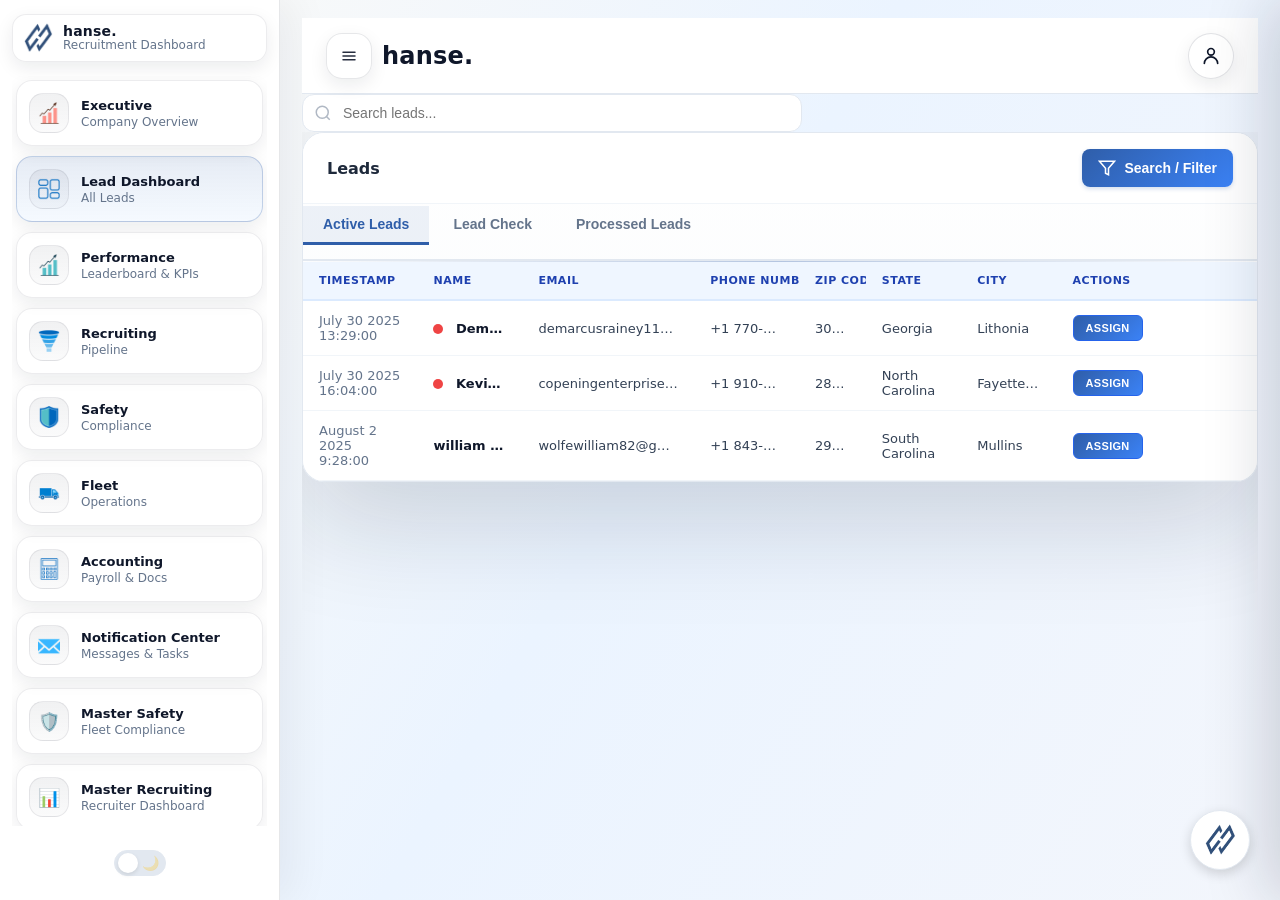
==== commit 0a28c6e5: "Add files via upload" ====
--- a/index.html
+++ b/index.html
@@ -11,6 +11,9 @@
   <link rel="stylesheet" href="lead-actions.css">
   <link rel="stylesheet" href="duplicate-indicator.css">
   <link rel="stylesheet" href="inbox-styles.css">
+  <link rel="stylesheet" href="master-safety.css">
+  <link rel="stylesheet" href="insurance-quotes.css">
+  <link rel="stylesheet" href="master-recruiting.css">
 
 </head>
 
@@ -72,6 +75,18 @@
           <div class="ico"><img src="assets/inbox.png" alt="Inbox" style="width:22px; height:22px;" />
           </div>
           <div class="meta"><strong>Notification Center</strong><span>Messages & Tasks</span></div>
+        </button>
+        <button type="button" data-view="master-safety">
+          <div class="ico">🛡️</div>
+          <div class="meta"><strong>Master Safety</strong><span>Fleet Compliance</span></div>
+        </button>
+        <button type="button" data-view="master-recruiting">
+          <div class="ico">📊</div>
+          <div class="meta"><strong>Master Recruiting</strong><span>Recruiter Dashboard</span></div>
+        </button>
+        <button type="button" data-view="insurance-quotes">
+          <div class="ico">📝</div>
+          <div class="meta"><strong>Insurance Quotes</strong><span>Quote Requests</span></div>
         </button>
       </nav>
 
@@ -468,8 +483,20 @@
           </div>
         </div>
       </section>
+
+      <!-- Master Safety View -->
+      <section class="view-section" id="master-safety-view" style="display:none; min-height:80vh;"></section>
+
+      <!-- Insurance Quotes View -->
+      <section class="view-section" id="insurance-quotes-view" style="display:none;">
+        <!-- Insurance Quotes UI will be populated by JS -->
+      </section>
+
+      <section class="view-section" id="master-recruiting-view" style="display:none;">
+        <!-- Master Recruiting Dashboard UI will be populated by JS -->
+      </section>
     </main>
-
+  </div>
     <!-- Filter Modal -->
     <div class="filter-modal-backdrop" id="filterModalBackdrop">
       <div class="filter-modal">
@@ -689,6 +716,11 @@
   <script src="leadModal.js"></script>
   <script src="chat_logic_clean.js"></script>
   <script src="inbox_logic.js"></script>
+  <script src="master-safety.js"></script>
+  <script src="insurance-quotes.js"></script>
+  <script src="master-recruiting.js"></script>
+
+  <!-- Final app integration script -->
 </body>
 
 </html>
--- a/styles.css
+++ b/styles.css
@@ -1,10 +1,15 @@
-    :root {
+:root {
       --bg: #ffffff;
       --surface: #ffffff;
-      --surface2: #f6f7fb;
+      --surface2: #f8fafc;
+      --surface3: #f1f5f9;
       --line: rgba(15, 23, 42, .10);
-      --text: #0b1220;
+      --text: #0f172a;
       --muted: #64748b;
+      --border: #e2e8f0;
+      --border-dark: #cbd5e1;
+      --input-bg: #ffffff;
+      --input-text: #0f172a;
 
       --navy: #0f172a;
       --blue: #2f5ea9;
@@ -21,6 +26,20 @@
       --sidebar-w: 280px;
       --sidebar-collapsed: 88px;
       --top-h: 76px;
+    }
+
+    body.dark-mode {
+      --bg: #0f172a;
+      --surface: #1e293b;
+      --surface2: #0f172a;
+      --surface3: #1e293b;
+      --line: rgba(255, 255, 255, .05);
+      --text: #f8fafc;
+      --muted: #94a3b8;
+      --border: #334155;
+      --border-dark: #475569;
+      --input-bg: #0f172a;
+      --input-text: #f8fafc;
     }
 
     * {
@@ -61,7 +80,7 @@
       position: sticky;
       top: 0;
       height: 100vh;
-      background: rgba(255, 255, 255, .78);
+      background: var(--surface);
       backdrop-filter: blur(12px);
       -webkit-backdrop-filter: blur(12px);
       border-right: 1px solid var(--line);
@@ -146,6 +165,13 @@
       flex-direction: column;
       gap: 10px;
       padding: 4px;
+      overflow-y: auto;
+      flex: 1;
+      scrollbar-width: none; /* Firefox */
+      -ms-overflow-style: none; /* IE/Edge */
+    }
+    .nav::-webkit-scrollbar {
+      display: none; /* Chrome/Safari */
     }
 
     .nav button {
@@ -308,7 +334,7 @@
       top: 56px;
       right: 0;
       width: 280px;
-      background: #fff;
+      background: var(--surface);
       border: 1px solid rgba(15, 23, 42, 0.12);
       border-radius: 16px;
       box-shadow: 0 20px 50px rgba(15, 23, 42, 0.15);
@@ -851,7 +877,7 @@
         padding: 8px 6px;
         position: sticky;
         top: 0;
-        background: rgba(255,255,255,0.95);
+        background: var(--surface);
         backdrop-filter: blur(10px);
         -webkit-backdrop-filter: blur(10px);
         z-index: 100;
@@ -1012,7 +1038,7 @@
 
     /* Section wrapper */
     .mob-section {
-      background: #fff;
+      background: var(--surface);
       border-radius: 16px;
       border: 1px solid rgba(15,23,42,.1);
       box-shadow: 0 2px 12px rgba(15,23,42,.06);
@@ -1085,7 +1111,7 @@
 
     /* Individual lead card in mobile list */
     .mob-lead-card {
-      background: #fff;
+      background: var(--surface);
       border: 1px solid rgba(15,23,42,.09);
       border-radius: 12px;
       padding: 12px;
@@ -1190,7 +1216,7 @@
       bottom: 0;
       left: 0;
       right: 0;
-      background: #fff;
+      background: var(--surface);
       border-radius: 20px 20px 0 0;
       box-shadow: 0 -8px 40px rgba(15,23,42,.18);
       z-index: 9999;
@@ -1282,7 +1308,7 @@
       }
 
       .mob-lead-card {
-        background: #fff;
+        background: var(--surface);
         border-radius: 16px;
         padding: 16px;
         border: 1px solid rgba(15,23,42,0.08);
@@ -1499,7 +1525,7 @@
       padding: 10px 0;
     }
     .ld-row {
-      background: #fff;
+      background: var(--surface);
       border-radius: 12px;
       padding: 14px 16px;
       margin-bottom: 10px;
@@ -1696,7 +1722,7 @@
       padding: 10px 0;
     }
     .ld-row {
-      background: #fff;
+      background: var(--surface);
       border-radius: 12px;
       padding: 14px 16px;
       margin-bottom: 10px;
@@ -1781,7 +1807,7 @@
     }
 
     .lead-action-white {
-      background: white !important;
+      background: var(--surface) !important;
       color: #0f172a !important;
       font-weight: 700 !important;
       border: 1px solid rgba(15, 23, 42, 0.15) !important;
@@ -1828,7 +1854,7 @@
       top: 100%;
       left: 16px;
       right: 16px;
-      background: #fff;
+      background: var(--surface);
       border: 1px solid rgba(15, 23, 42, .12);
       border-radius: 0 0 12px 12px;
       box-shadow: 0 10px 40px rgba(0, 0, 0, .2);
@@ -1926,7 +1952,7 @@
     }
 
     .funnel .lead-card {
-      background: #fff;
+      background: var(--surface);
       border: 1px solid rgba(15, 23, 42, .12);
       border-radius: 12px;
       padding: 12px;
@@ -2010,8 +2036,8 @@
       font-weight: 600;
       cursor: pointer;
       border: 1px solid rgba(15, 23, 42, .12);
-      background: #fff;
-      color: var(--navy);
+      background: var(--surface);
+      color: var(--text);
       transition: all .2s;
       display: flex;
       align-items: center;
@@ -2300,7 +2326,7 @@
       width: 90%;
       max-width: 1300px;
       height: 90vh;
-      background: #fff;
+      background: var(--surface);
       border-radius: 20px;
       box-shadow: 0 25px 100px rgba(0, 0, 0, .30);
       display: grid;
@@ -2504,9 +2530,9 @@
     /* Department Sections for Lead Card Form */
     .dept-section {
       margin-bottom: 20px;
-      border: 1px solid rgba(15, 23, 42, .12);
+      border: 1px solid var(--border);
       border-radius: 14px;
-      background: rgba(255, 255, 255, .85);
+      background: var(--surface);
       overflow: hidden;
       transition: all .3s ease;
     }
@@ -2568,15 +2594,15 @@
       align-items: center;
       justify-content: space-between;
       padding: 16px 20px;
-      background: linear-gradient(135deg, rgba(47, 94, 169, .08), rgba(90, 167, 255, .04));
-      border-bottom: 1px solid rgba(15, 23, 42, .08);
+      background: var(--surface2);
+      border-bottom: 1px solid var(--border);
       cursor: pointer;
       user-select: none;
       transition: background .2s ease;
     }
 
     .dept-header:hover {
-      background: linear-gradient(135deg, rgba(47, 94, 169, .12), rgba(90, 167, 255, .06));
+      background: var(--surface3);
     }
 
     .dept-header-left {
@@ -2605,7 +2631,7 @@
     .dept-title {
       font-size: 14px;
       font-weight: 800;
-      color: var(--navy);
+      color: var(--text);
       text-transform: uppercase;
       letter-spacing: 0.8px;
       margin-bottom: 2px;
@@ -2640,7 +2666,7 @@
       transform: translate(-50%, -50%);
       font-size: 11px;
       font-weight: 700;
-      color: var(--navy);
+      color: var(--text);
     }
 
     .dept-toggle {
@@ -2698,16 +2724,16 @@
       align-items: center;
       gap: 10px;
       padding: 10px 12px;
-      border: 1px dashed rgba(15, 23, 42, .25);
+      border: 1px dashed var(--border-dark);
       border-radius: 10px;
-      background: rgba(15, 23, 42, .02);
+      background: var(--surface2);
       cursor: pointer;
       transition: all .2s ease;
     }
 
     .file-upload-label:hover {
-      border-color: rgba(47, 94, 169, .45);
-      background: rgba(47, 94, 169, .04);
+      border-color: var(--blue);
+      background: var(--surface3);
     }
 
     .file-upload-icon {
@@ -2731,7 +2757,7 @@
       align-items: center;
       gap: 10px;
       font-size: 12px;
-      color: var(--navy);
+      color: var(--text);
     }
 
     .file-preview-icon {
@@ -2780,13 +2806,13 @@
       gap: 10px;
       padding: 12px;
       border-radius: 10px;
-      background: rgba(15, 23, 42, .02);
+      background: var(--surface2);
       cursor: pointer;
       transition: background .2s ease;
     }
 
     .checkbox-field:hover {
-      background: rgba(47, 94, 169, .04);
+      background: var(--surface3);
     }
 
     .checkbox-field input[type="checkbox"] {
@@ -2821,9 +2847,9 @@
     .funnel-column {
       width: 280px;
       flex: 0 0 280px;
-      background: rgba(255, 255, 255, .95);
+      background: var(--surface);
       border-radius: 16px;
-      border: 1px solid rgba(15, 23, 42, .12);
+      border: 1px solid var(--border);
       box-shadow: var(--shadow-md);
       display: flex;
       flex-direction: column;
@@ -2832,7 +2858,7 @@
 
     .column-title {
       padding: 16px 14px 12px;
-      border-bottom: 1px solid rgba(15, 23, 42, .12);
+      border-bottom: 1px solid var(--border);
       color: var(--text);
       font-weight: 700;
       font-size: 13px;
@@ -2859,17 +2885,17 @@
     }
 
     .funnel-cards::-webkit-scrollbar-thumb {
-      background: rgba(255, 255, 255, .15);
+      background: var(--border-dark);
       border-radius: 3px;
     }
 
     .funnel-cards::-webkit-scrollbar-thumb:hover {
-      background: rgba(255, 255, 255, .25);
+      background: var(--muted);
     }
 
     .lead-card {
-      background: rgba(255, 255, 255, .92);
-      border: 1px solid rgba(15, 23, 42, .12);
+      background: var(--surface);
+      border: 1px solid var(--border);
       border-radius: 12px;
       padding: 12px 14px;
       cursor: grab;
@@ -2995,9 +3021,9 @@
       padding: 12px;
       margin: 8px 10px 10px;
       border-radius: 10px;
-      background: rgba(255, 255, 255, .08);
-      border: 1px solid rgba(255, 255, 255, .12);
-      color: rgba(255, 255, 255, .75);
+      background: var(--surface3);
+      border: 1px solid var(--border);
+      color: var(--muted);
       font-size: 13px;
       text-align: center;
       cursor: pointer;
@@ -3005,8 +3031,8 @@
     }
 
     .add-task-btn:hover {
-      background: rgba(255, 255, 255, .12);
-      border-color: rgba(255, 255, 255, .18);
+      background: var(--border-dark);
+      border-color: var(--muted);
     }
 
     /* Side Panel */
@@ -3016,10 +3042,10 @@
       top: 0;
       bottom: 0;
       width: 420px;
-      background: linear-gradient(180deg, rgba(255, 255, 255, .96), rgba(255, 255, 255, .92));
+      background: var(--surface);
       backdrop-filter: blur(12px);
       -webkit-backdrop-filter: blur(12px);
-      border-left: 1px solid rgba(15, 23, 42, .12);
+      border-left: 1px solid var(--border);
       box-shadow: -12px 0 60px rgba(15, 23, 42, .18);
       transform: translateX(100%);
       transition: transform .28s cubic-bezier(.2, .9, .2, 1);
@@ -3050,7 +3076,7 @@
 
     .panel-header {
       padding: 20px 24px;
-      border-bottom: 1px solid rgba(15, 23, 42, .08);
+      border-bottom: 1px solid var(--border);
       display: flex;
       justify-content: space-between;
       align-items: center;
@@ -3059,7 +3085,7 @@
     .panel-title {
       font-weight: 800;
       font-size: 18px;
-      color: var(--navy);
+      color: var(--text);
     }
 
     /* Drag & Drop Styles */
@@ -3079,8 +3105,8 @@
       width: 32px;
       height: 32px;
       border-radius: 10px;
-      background: rgba(15, 23, 42, .06);
-      border: 1px solid rgba(15, 23, 42, .08);
+      background: var(--surface3);
+      border: 1px solid var(--border);
       display: grid;
       place-items: center;
       cursor: pointer;
@@ -3089,14 +3115,14 @@
 
     .close-panel:hover {
       transform: translateY(-1px);
-      background: rgba(15, 23, 42, .10);
+      background: var(--border-dark);
     }
 
     .panel-actions {
       display: flex;
       gap: 10px;
       padding: 16px 24px;
-      border-bottom: 1px solid rgba(15, 23, 42, .08);
+      border-bottom: 1px solid var(--border);
     }
 
     .action-btn {
@@ -3104,8 +3130,8 @@
       flex: 1;
       padding: 10px 14px;
       border-radius: 12px;
-      background: rgba(47, 94, 169, .10);
-      border: 1px solid rgba(47, 94, 169, .20);
+      background: var(--surface3);
+      border: 1px solid var(--border);
       color: var(--blue);
       font-size: 13px;
       font-weight: 600;
@@ -3116,7 +3142,7 @@
 
     .action-btn:hover {
       transform: translateY(-1px);
-      background: rgba(47, 94, 169, .16);
+      background: var(--border-dark);
     }
 
     .panel-content {
@@ -3140,8 +3166,8 @@
       font-size: 14px;
       color: var(--text);
       padding: 10px 12px;
-      background: rgba(15, 23, 42, .04);
-      border: 1px solid rgba(15, 23, 42, .08);
+      background: var(--surface2);
+      border: 1px solid var(--border);
       border-radius: 10px;
     }
 
@@ -3213,7 +3239,7 @@
       color: var(--text);
       margin: 24px 0 12px;
       padding-top: 16px;
-      border-top: 1px solid rgba(15, 23, 42, .08);
+      border-top: 1px solid var(--border);
     }
 
     .field-row {
@@ -3228,8 +3254,8 @@
       font-size: 14px;
       color: var(--text);
       padding: 10px 12px;
-      background: rgba(15, 23, 42, .04);
-      border: 1px solid rgba(15, 23, 42, .08);
+      background: var(--surface2);
+      border: 1px solid var(--border);
       border-radius: 10px;
       cursor: pointer;
       transition: border-color .18s ease;
@@ -3243,7 +3269,7 @@
     select.field-value:focus,
     input.field-value:focus {
       border-color: rgba(47, 94, 169, .45);
-      background: rgba(47, 94, 169, .04);
+      background: var(--surface3);
     }
 
     /* Drop zone highlighting */
@@ -3261,8 +3287,8 @@
 
     .lead-dashboard-card {
       border-radius: 22px;
-      background: linear-gradient(180deg, rgba(255, 255, 255, .92), rgba(255, 255, 255, .68));
-      border: 1px solid rgba(15, 23, 42, .08);
+      background: linear-gradient(180deg, var(--surface), var(--surface2));
+      border: 1px solid var(--border);
       box-shadow: var(--shadow-lg);
       overflow: hidden;
     }
@@ -3284,16 +3310,16 @@
       font-weight: 700;
       text-align: left;
       padding: 14px 16px;
-      background: rgba(255, 255, 255, .62);
-      border-bottom: 1px solid rgba(15, 23, 42, .08);
+      background: var(--surface2);
+      border-bottom: 1px solid var(--border);
       white-space: nowrap;
     }
 
     .lead-dashboard-table tbody td {
       padding: 14px 16px;
-      border-bottom: 1px solid rgba(15, 23, 42, .08);
+      border-bottom: 1px solid var(--border);
       font-size: 13px;
-      color: rgba(2, 6, 23, .88);
+      color: var(--text);
       vertical-align: middle;
       overflow: hidden;
       text-overflow: ellipsis;
@@ -3347,7 +3373,7 @@
     }
 
     .lead-dashboard-table tbody tr:hover {
-      background: rgba(90, 167, 255, .10);
+      background: var(--surface3);
       transform: translateY(-1px);
     }
 
@@ -3362,17 +3388,17 @@
       border-radius: 10px;
       font-size: 11px;
       font-weight: 600;
-      border: 1px solid rgba(15, 23, 42, .12);
-      background: rgba(255, 255, 255, .9);
-      color: var(--navy);
+      border: 1px solid var(--border);
+      background: var(--surface);
+      color: var(--text);
       cursor: pointer;
       transition: all .2s ease;
       white-space: nowrap;
     }
 
     .action-btn-small:hover {
-      background: rgba(47, 94, 169, .08);
-      border-color: rgba(47, 94, 169, .3);
+      background: var(--surface3);
+      border-color: var(--blue);
       transform: translateY(-1px);
       box-shadow: var(--shadow-sm);
     }
@@ -3422,8 +3448,8 @@
 
     /* DEPARTMENT SECTION STYLES */
     .dept-section {
-      background: white;
-      border: 1px solid #e1e4e8;
+      background: var(--surface);
+      border: 1px solid var(--border);
       border-radius: 12px;
       margin-bottom: 16px;
       box-shadow: 0 1px 3px rgba(0, 0, 0, 0.05);
@@ -3437,12 +3463,12 @@
       justify-content: space-between;
       padding: 16px 20px;
       cursor: pointer;
-      background: #f8fafc;
+      background: var(--surface2);
       transition: background 0.2s;
     }
 
     .dept-header:hover {
-      background: #f1f5f9;
+      background: var(--surface3);
     }
 
     .dept-header-left {
@@ -3542,8 +3568,8 @@
 
     .dept-content {
       padding: 24px;
-      border-top: 1px solid #e1e4e8;
-      background: #fff;
+      border-top: 1px solid var(--border);
+      background: var(--surface);
       animation: slideDown 0.3s ease-out;
     }
 
@@ -3725,8 +3751,8 @@
 
     .dept-content {
       padding: 24px;
-      border-top: 1px solid #e1e4e8;
-      background: #fff;
+      border-top: 1px solid var(--border);
+      background: var(--surface);
       animation: slideDown 0.3s ease-out;
     }
 
@@ -4332,7 +4358,7 @@
       width: 100%;
       padding: 8px;
       border: 1px solid var(--border);
-      background: white;
+      background: var(--surface);
       color: #ef4444;
       border-radius: 8px;
       font-size: 13px;
@@ -4449,7 +4475,7 @@
       width: 60px;
       height: 60px;
       border-radius: 50%;
-      background: white;
+      background: var(--surface);
       border: 1px solid var(--border);
       box-shadow: 0 4px 12px rgba(0, 0, 0, 0.15);
       cursor: pointer;
@@ -4539,7 +4565,7 @@
     }
 
     .chat-search-box input:focus {
-      background: white;
+      background: var(--surface);
       border-color: #3b82f6;
       box-shadow: 0 0 0 3px rgba(59, 130, 246, 0.1);
     }
@@ -4734,7 +4760,7 @@
     }
 
     .chat-search-box input:focus {
-      background: white;
+      background: var(--surface);
       border-color: #3b82f6;
       box-shadow: 0 0 0 3px rgba(59, 130, 246, 0.1);
     }
@@ -5333,7 +5359,7 @@
       flex: 1;
       padding: 8px;
       border: 1px solid var(--border);
-      background: white;
+      background: var(--surface);
       color: var(--text);
       border-radius: 6px;
       outline: none;
@@ -5528,7 +5554,7 @@
       flex: 1;
       padding: 8px;
       border: 1px solid var(--border);
-      background: white;
+      background: var(--surface);
       color: var(--text);
       border-radius: 6px;
       outline: none;
@@ -5553,7 +5579,7 @@
       width: 50px;
       height: 50px;
       border-radius: 50%;
-      background: white;
+      background: var(--surface);
       border: 2px solid white;
       box-shadow: 0 4px 12px rgba(0, 0, 0, 0.15);
       cursor: pointer;
@@ -5701,7 +5727,7 @@
     /* Recruiter Assignment Menu */
     .recruiter-menu {
       position: absolute;
-      background: white;
+      background: var(--surface);
       border-radius: 12px;
       box-shadow: 0 10px 25px -5px rgba(0, 0, 0, 0.1), 0 8px 10px -6px rgba(0, 0, 0, 0.1);
       width: 280px;
@@ -5817,7 +5843,7 @@
     }
 
     .stage-modal {
-      background: white;
+      background: var(--surface);
       width: 600px;
       border-radius: 16px;
       box-shadow: 0 20px 40px -10px rgba(0, 0, 0, 0.15);
@@ -5928,7 +5954,7 @@
       flex-direction: column;
       align-items: center;
       text-align: center;
-      background: #fff;
+      background: var(--surface);
       transition: all 0.2s;
     }
 
@@ -5991,7 +6017,7 @@
       display: flex;
       justify-content: space-between;
       align-items: center;
-      background: #fff;
+      background: var(--surface);
     }
 
     /* Dark Mode Support */
@@ -6071,7 +6097,7 @@
       padding: 10px 12px;
       font-size: 14px;
       color: #1e293b;
-      background: #fff;
+      background: var(--surface);
       transition: all 0.2s;
       outline: none;
       width: 100%;
@@ -6143,7 +6169,7 @@
 
     .lead-dashboard-table tbody tr {
       transition: background 0.15s ease;
-      background: #ffffff;
+      background: var(--surface);
     }
 
     .lead-dashboard-table tbody tr:not(:last-child) {
@@ -6189,7 +6215,7 @@
       display: flex;
       justify-content: space-between;
       align-items: center;
-      background: #fff;
+      background: var(--surface);
       border-bottom: 1px solid #f1f5f9;
       border-radius: 12px 12px 0 0;
     }
@@ -6234,7 +6260,7 @@
 
     /* Force "hanse." brand brand box to be white with black text even in dark mode */
     body.dark-mode .brand {
-      background: #ffffff !important;
+      background: var(--surface) !important;
       border-color: rgba(15, 23, 42, .08) !important;
     }
 
@@ -6305,7 +6331,7 @@
         height: 100% !important;
         border-radius: 0 !important;
         z-index: 10001 !important;
-        background: #fff !important;
+        background: var(--surface) !important;
         margin: 0 !important;
         transform: none !important;
         display: flex !important;
@@ -6326,7 +6352,7 @@
       }
 
       .chat-dashboard {
-        background: #fff !important;
+        background: var(--surface) !important;
       }
 
       /* Fullscreen Lead Details / Chat */
@@ -6351,7 +6377,7 @@
         display: flex !important;
         flex-direction: column !important;
         overflow: hidden !important;
-        background: #fff !important;
+        background: var(--surface) !important;
         box-shadow: 0 10px 40px rgba(0,0,0,0.2) !important;
       }
 
@@ -6359,7 +6385,7 @@
         display: block !important;
         width: 100% !important;
         padding: 20px !important;
-        background: #fff !important;
+        background: var(--surface) !important;
       }
 
       /* When Expanded or Chat-Only, go Fullscreen */
@@ -6657,7 +6683,7 @@
 
     .column-title-input:focus {
         border-color: #3b82f6;
-        background: #fff;
+        background: var(--surface);
     }
 
     .mob-header-actions-wrap {
@@ -6741,7 +6767,7 @@
 
 .funnel-column {
     width: 280px;
-    background: #fff;
+    background: var(--surface);
     border-radius: 16px;
     border: 1px solid rgba(15, 23, 42, .12);
     box-shadow: 0 2px 4px rgba(0,0,0,0.05);
@@ -6838,7 +6864,7 @@
     padding: 10px 16px;
     border-radius: 10px;
     border: 1px solid #e2e8f0;
-    background: #fff;
+    background: var(--surface);
     font-size: 14px;
     cursor: pointer;
     outline: none;
@@ -6864,7 +6890,7 @@
 }
 
 .time-btn.active {
-    background: #fff;
+    background: var(--surface);
     color: #0f172a;
     box-shadow: 0 2px 4px rgba(0, 0, 0, 0.05);
 }
@@ -6888,7 +6914,7 @@
 }
 
 .exec-stat-card {
-    background: #fff;
+    background: var(--surface);
     border-radius: 16px;
     padding: 20px;
     border: 1px solid #f1f5f9;
@@ -6989,7 +7015,7 @@
 
 /* Table Styles */
 .exec-table-card {
-    background: #fff;
+    background: var(--surface);
     border-radius: 20px;
     padding: 8px;
     border: 1px solid #f1f5f9;
@@ -7293,7 +7319,7 @@
 
 
 .mob-lead-card-inner {
-  background: #fff;
+  background: var(--surface);
   border-radius: 16px;
   padding: 16px;
   border: 1px solid rgba(15,23,42,0.08);
@@ -7332,7 +7358,7 @@
     justify-content: space-between;
     align-items: center;
     cursor: pointer;
-    background: #fff;
+    background: var(--surface);
     border-bottom: 1px solid transparent;
     transition: background .2s, border-color .2s;
 }
@@ -7342,7 +7368,7 @@
 .collapsible-content {
     padding: 16px;
     display: none;
-    background: #fff;
+    background: var(--surface);
     border-top: 1px solid rgba(15, 23, 42, .08);
 }
 .collapsible-section.open .collapsible-content {
@@ -7397,7 +7423,7 @@
     background: rgba(15, 23, 42, .02);
 }
 .cdl-bracket.dragover {
-    background: #fff;
+    background: var(--surface);
     border-color: var(--blue);
     box-shadow: 0 0 0 4px rgba(47, 94, 169, .1);
 }
@@ -7405,7 +7431,7 @@
     content: 'DROP FILES HERE';
     position: absolute;
     inset: 0;
-    background: rgba(255, 255, 255, 0.95);
+    background: var(--surface);
     display: flex;
     align-items: center;
     justify-content: center;
@@ -7450,121 +7476,6 @@
     grid-template-columns: 1fr 1fr 1fr;
     gap: 14px;
     margin-bottom: 14px;
-}
-.form-grid-2 {
-    display: grid;
-    grid-template-columns: 1fr 1fr;
-    gap: 14px;
-    margin-bottom: 14px;
-}
-
-.copy-btn {
-    padding: 8px 12px;
-    border-radius: 8px;
-    background: var(--blue);
-    color: white;
-    font-size: 12px;
-    font-weight: bold;
-    cursor: pointer;
-    border: none;
-    margin-top: 10px;
-    display: flex;
-    align-items: center;
-    gap: 6px;
-}
-.copy-btn:hover {
-    opacity: 0.9;
-}
-.master-forms-btn {
-    width: 100%;
-    padding: 14px;
-    border-radius: 10px;
-    background: var(--navy);
-    color: white;
-    font-weight: 600;
-    text-align: center;
-    cursor: pointer;
-    margin-top: 16px;
-    border: none;
-    transition: opacity .2s;
-}
-.master-forms-btn:hover {
-    opacity: 0.9;
-}
-.header-actions {
-    display: flex;
-    gap: 12px;
-    align-items: center;
-}
-
-/* Hide global chat bubble when lead modal is open */
-#modalBackdropRecruiting.open ~ .chat-widget-wrapper {
-    display: none !important;
-}
-
-
-/* Hide global chat bubble when lead modal is open (via body class) */
-body.lead-modal-open .chat-widget-wrapper {
-    display: none !important;
-}
-
-/* --- DYNAMIC DOCUMENTATION PANEL STYLES --- */
-.doc-cards-grid {
-    display: grid;
-    grid-template-columns: repeat(3, 1fr);
-    gap: 12px;
-    margin-top: 16px;
-}
-
-.doc-card {
-    border: 1px dashed var(--border-color, #ccc);
-    border-radius: 8px;
-    padding: 16px;
-    text-align: center;
-    cursor: pointer;
-    transition: all 0.2s ease;
-    background: #fff;
-    display: flex;
-    flex-direction: column;
-    align-items: center;
-    justify-content: center;
-    min-height: 80px;
-}
-
-.doc-card:hover {
-    border-color: var(--blue, #0d6efd);
-    background: #f8f9fa;
-}
-
-.doc-card.active {
-    border: 2px solid var(--blue, #0d6efd);
-    background: #f0f7ff;
-    border-style: solid;
-}
-
-.doc-card .dnd-icon {
-    font-size: 24px;
-    margin-bottom: 8px;
-}
-
-.doc-card .dnd-text {
-    font-size: 13px;
-    font-weight: 600;
-    color: var(--text-color, #333);
-}
-
-.active-doc-panel {
-    transition: opacity 0.3s ease;
-    opacity: 1;
-}
-
-.active-doc-panel.fade-out {
-    opacity: 0;
-}
-
-.mvr-score {
-    font-size: 18px;
-    font-weight: 800;
 }
 .mvr-score.good { color: #2ecc71; }
 .mvr-score.warning { color: #f1c40f; }
@@ -7627,7 +7538,7 @@
     opacity: 0;
     transition: opacity 0.2s, transform 0.2s;
     z-index: 10;
-    background: white;
+    background: var(--surface);
     border-radius: 50%;
     box-shadow: 0 1px 3px rgba(0,0,0,0.2);
 }
@@ -7697,7 +7608,7 @@
     z-index: 20000;
 }
 .assign-modal {
-    background: white;
+    background: var(--surface);
     padding: 16px 0;
     border-radius: 12px;
     width: 280px;
@@ -7744,4 +7655,208 @@
     font-size: 13px;
     color: #64748b;
 }
-
+
+/* --- SAFETY TABLES --- */
+.safety-table {
+    width: 100%;
+    border-collapse: collapse;
+    font-size: 13px;
+    margin-top: 8px;
+    font-family: inherit;
+}
+.safety-table th {
+    font-weight: 700;
+    text-align: center;
+    padding: 10px 8px;
+    border: 1px solid #dcdde1;
+}
+.safety-table td {
+    text-align: center;
+    padding: 8px;
+    border: 1px dashed #dcdde1;
+}
+.safety-table .header-row-1 {
+    background-color: #f5c6cb;
+    color: #000;
+    text-transform: uppercase;
+}
+.safety-table .header-row-2 {
+    background-color: #f3b77e;
+    color: #000;
+}
+.safety-table .header-row-light {
+    background-color: #fceceb;
+    color: #000;
+}
+.safety-table .cell-bad {
+    background-color: #f8d7da;
+    color: #721c24;
+}
+.safety-table .cell-worse {
+    background-color: #e74c3c;
+    color: white;
+}
+.safety-table .cell-good {
+    color: #2ecc71;
+    font-weight: bold;
+}
+.safety-table .cell-bad-text {
+    color: #e74c3c;
+    font-weight: bold;
+}
+
+
+/* RESTORED CSS BLOCK */
+.form-grid-2 {
+    display: grid;
+    grid-template-columns: 1fr 1fr;
+    gap: 14px;
+    margin-bottom: 14px;
+}
+.copy-btn {
+    padding: 8px 12px;
+    border-radius: 8px;
+    background: var(--blue);
+    color: white;
+    font-size: 12px;
+    font-weight: bold;
+    cursor: pointer;
+    border: none;
+    margin-top: 10px;
+    display: flex;
+    align-items: center;
+    gap: 6px;
+}
+.copy-btn:hover {
+    opacity: 0.9;
+}
+.master-forms-btn {
+    width: 100%;
+    padding: 14px;
+    border-radius: 10px;
+    background: var(--navy);
+    color: white;
+    font-weight: 600;
+    text-align: center;
+    cursor: pointer;
+    margin-top: 16px;
+    border: none;
+    transition: opacity .2s;
+}
+.master-forms-btn:hover {
+    opacity: 0.9;
+}
+.header-actions {
+    display: flex;
+    gap: 12px;
+    align-items: center;
+}
+
+body.lead-modal-open .chat-widget-wrapper {
+    display: none !important;
+}
+
+.doc-cards-grid {
+    display: grid;
+    grid-template-columns: repeat(4, 1fr);
+    gap: 12px;
+    margin-top: 16px;
+}
+
+.doc-card {
+    border: 1px dashed var(--border-color, #ccc);
+    border-radius: 8px;
+    padding: 16px;
+    text-align: center;
+    cursor: pointer;
+    transition: all 0.2s ease;
+    background: var(--surface);
+    display: flex;
+    flex-direction: column;
+    align-items: center;
+    justify-content: center;
+    min-height: 80px;
+}
+
+.doc-card:hover {
+    border-color: var(--blue, #0d6efd);
+    background: #f8f9fa;
+}
+
+.doc-card .dnd-icon {
+    font-size: 24px;
+    margin-bottom: 8px;
+}
+
+.doc-card .dnd-text {
+    font-size: 13px;
+    font-weight: 600;
+    color: var(--text-color, #333);
+}
+
+.active-doc-panel {
+    transition: opacity 0.3s ease;
+    opacity: 1;
+}
+
+.active-doc-panel.fade-out {
+    opacity: 0;
+}
+
+.mvr-score {
+    font-size: 18px;
+    font-weight: 800;
+}
+
+/* --- MODERN METRIC CARDS --- */
+.metric-grid {
+    display: grid;
+    grid-template-columns: repeat(auto-fit, minmax(100px, 1fr));
+    gap: 12px;
+    margin-top: 12px;
+}
+.metric-card {
+    background: var(--surface);
+    border: 1px solid #e2e8f0;
+    border-radius: 8px;
+    padding: 12px;
+    display: flex;
+    flex-direction: column;
+    align-items: center;
+    justify-content: center;
+    text-align: center;
+    box-shadow: 0 1px 2px rgba(0,0,0,0.05);
+}
+.metric-card.wide {
+    grid-column: span 2;
+}
+.metric-label {
+    font-size: 11px;
+    font-weight: 700;
+    color: #64748b;
+    text-transform: uppercase;
+    margin-bottom: 6px;
+}
+.metric-value {
+    font-size: 18px;
+    font-weight: 800;
+    color: #0f172a;
+}
+.status-good { color: #2ecc71; }
+.status-warning { color: #f1c40f; }
+.status-bad { color: #e74c3c; background-color: #fdf2f2; border-color: #fca5a5; }
+.status-bad .metric-value { color: #e74c3c; }
+
+/* Global Dark Mode Variables Override */
+body.dark-mode {
+  --bg: #020617;
+  --surface: #0f172a;
+  --surface2: #1e293b;
+  --surface3: #334155;
+  --text: #f8fafc;
+  --muted: #94a3b8;
+  --border: #334155;
+  --border-dark: #475569;
+  --input-bg: #020617;
+  --input-text: #f8fafc;
+}
--- a/master-safety.css
+++ b/master-safety.css
@@ -0,0 +1,610 @@
+/* =====================================================
+   MASTER SAFETY DASHBOARD — master-safety.css
+   Integriše se sa Hanse dizajn sistemom
+   ===================================================== */
+
+/* ---- Layout ---- */
+.ms-container {
+  padding: 24px;
+  max-width: 1400px;
+  margin: 0 auto;
+  font-family: inherit;
+}
+
+/* ---- Header ---- */
+.ms-header {
+  display: flex;
+  align-items: center;
+  justify-content: space-between;
+  margin-bottom: 28px;
+  flex-wrap: wrap;
+  gap: 16px;
+}
+.ms-header-left h1 {
+  font-size: 24px;
+  font-weight: 800;
+  color: var(--navy, #0f172a);
+  margin: 0 0 4px 0;
+}
+.ms-header-left p {
+  font-size: 13px;
+  color: #64748b;
+  margin: 0;
+}
+.ms-header-actions {
+  display: flex;
+  gap: 10px;
+  align-items: center;
+}
+.ms-search {
+  padding: 9px 14px 9px 36px;
+  border: 1px solid #e2e8f0;
+  border-radius: 10px;
+  font-size: 13px;
+  background: #fff url("data:image/svg+xml,%3Csvg xmlns='http://www.w3.org/2000/svg' width='14' height='14' viewBox='0 0 24 24' fill='none' stroke='%2394a3b8' stroke-width='2'%3E%3Ccircle cx='11' cy='11' r='8'/%3E%3Cline x1='21' y1='21' x2='16.65' y2='16.65'/%3E%3C/svg%3E") no-repeat 12px center;
+  width: 220px;
+  transition: border-color .2s;
+  color: var(--navy, #0f172a);
+}
+.ms-search:focus { outline: none; border-color: #2f5ea9; }
+
+.ms-filter-select {
+  padding: 9px 12px;
+  border: 1px solid #e2e8f0;
+  border-radius: 10px;
+  font-size: 13px;
+  background: #fff;
+  color: var(--navy, #0f172a);
+  cursor: pointer;
+}
+
+/* ---- KPI Row ---- */
+.ms-kpi-row {
+  display: grid;
+  grid-template-columns: repeat(6, 1fr);
+  gap: 14px;
+  margin-bottom: 28px;
+}
+@media (max-width: 1200px) { .ms-kpi-row { grid-template-columns: repeat(3, 1fr); } }
+@media (max-width: 700px) { .ms-kpi-row { grid-template-columns: repeat(2, 1fr); } }
+
+.ms-kpi-card {
+  background: #fff;
+  border-radius: 14px;
+  padding: 18px 20px;
+  box-shadow: 0 1px 4px rgba(0,0,0,0.07), 0 4px 12px rgba(0,0,0,0.04);
+  border: 1px solid #f1f5f9;
+  position: relative;
+  overflow: hidden;
+  transition: transform .15s, box-shadow .15s;
+}
+.ms-kpi-card:hover { transform: translateY(-2px); box-shadow: 0 4px 16px rgba(0,0,0,0.1); }
+.ms-kpi-card::before {
+  content: '';
+  position: absolute;
+  top: 0; left: 0; right: 0;
+  height: 3px;
+  background: var(--kpi-color, #2f5ea9);
+}
+.ms-kpi-icon {
+  font-size: 20px;
+  margin-bottom: 10px;
+}
+.ms-kpi-value {
+  font-size: 28px;
+  font-weight: 800;
+  color: var(--navy, #0f172a);
+  line-height: 1;
+  margin-bottom: 4px;
+}
+.ms-kpi-label {
+  font-size: 11px;
+  font-weight: 700;
+  color: #64748b;
+  text-transform: uppercase;
+  letter-spacing: 0.5px;
+}
+.ms-kpi-sub {
+  font-size: 11px;
+  color: #94a3b8;
+  margin-top: 4px;
+}
+.ms-kpi-card.blue  { --kpi-color: #2f5ea9; }
+.ms-kpi-card.green { --kpi-color: #22c55e; }
+.ms-kpi-card.yellow { --kpi-color: #f59e0b; }
+.ms-kpi-card.red   { --kpi-color: #ef4444; }
+.ms-kpi-card.orange { --kpi-color: #f97316; }
+.ms-kpi-card.purple { --kpi-color: #8b5cf6; }
+
+/* ---- Alert Banner ---- */
+.ms-alert-banner {
+  background: linear-gradient(135deg, #fef2f2, #fff5f5);
+  border: 1px solid #fecaca;
+  border-left: 4px solid #ef4444;
+  border-radius: 12px;
+  padding: 14px 18px;
+  margin-bottom: 20px;
+  display: flex;
+  align-items: center;
+  gap: 12px;
+}
+.ms-alert-banner.warning {
+  background: linear-gradient(135deg, #fffbeb, #fefce8);
+  border-color: #fde68a;
+  border-left-color: #f59e0b;
+}
+.ms-alert-icon { font-size: 18px; }
+.ms-alert-text { font-size: 13px; font-weight: 600; color: #0f172a; }
+.ms-alert-sub { font-size: 12px; color: #64748b; margin-top: 2px; }
+
+/* ---- Sub Tabs ---- */
+.ms-sub-tabs {
+  display: flex;
+  gap: 4px;
+  margin-bottom: 20px;
+  background: #f8fafc;
+  border-radius: 12px;
+  padding: 4px;
+  border: 1px solid #e2e8f0;
+  flex-wrap: wrap;
+}
+.ms-sub-tab {
+  padding: 8px 14px;
+  border-radius: 8px;
+  font-size: 12px;
+  font-weight: 600;
+  cursor: pointer;
+  border: none;
+  background: transparent;
+  color: #64748b;
+  transition: all .2s;
+  white-space: nowrap;
+}
+.ms-sub-tab:hover { color: #0f172a; background: #fff; }
+.ms-sub-tab.active {
+  background: #fff;
+  color: #2f5ea9;
+  box-shadow: 0 1px 4px rgba(0,0,0,0.1);
+}
+.ms-sub-tab .tab-badge {
+  display: inline-flex;
+  align-items: center;
+  justify-content: center;
+  width: 18px;
+  height: 18px;
+  border-radius: 50%;
+  font-size: 10px;
+  font-weight: 700;
+  margin-left: 6px;
+  background: #ef4444;
+  color: #fff;
+}
+.ms-sub-tab .tab-badge.yellow { background: #f59e0b; }
+.ms-sub-tab .tab-badge.blue { background: #2f5ea9; }
+
+/* ---- Driver Cards Grid ---- */
+.ms-drivers-grid {
+  display: flex;
+  flex-direction: column;
+  gap: 12px;
+}
+
+/* ---- Driver Card ---- */
+.ms-driver-card {
+  background: #fff;
+  border-radius: 14px;
+  box-shadow: 0 1px 4px rgba(0,0,0,0.06);
+  border: 1px solid #f1f5f9;
+  overflow: hidden;
+  transition: box-shadow .2s;
+}
+.ms-driver-card:hover { box-shadow: 0 4px 16px rgba(0,0,0,0.09); }
+.ms-driver-card.status-critical { border-left: 4px solid #ef4444; }
+.ms-driver-card.status-warning  { border-left: 4px solid #f59e0b; }
+.ms-driver-card.status-compliant { border-left: 4px solid #22c55e; }
+.ms-driver-card.status-inactive { border-left: 4px solid #94a3b8; opacity: .8; }
+
+.ms-driver-header {
+  display: grid;
+  grid-template-columns: 48px 1fr auto auto auto auto;
+  align-items: center;
+  gap: 14px;
+  padding: 16px 20px;
+  cursor: pointer;
+  user-select: none;
+}
+.ms-driver-header:hover { background: #f8fafc; }
+
+.ms-driver-avatar {
+  width: 44px;
+  height: 44px;
+  border-radius: 50%;
+  display: flex;
+  align-items: center;
+  justify-content: center;
+  font-size: 15px;
+  font-weight: 800;
+  color: #fff;
+  flex-shrink: 0;
+}
+.ms-driver-avatar.blue   { background: linear-gradient(135deg, #2f5ea9, #5aa7ff); }
+.ms-driver-avatar.green  { background: linear-gradient(135deg, #22c55e, #4ade80); }
+.ms-driver-avatar.red    { background: linear-gradient(135deg, #ef4444, #f87171); }
+.ms-driver-avatar.yellow { background: linear-gradient(135deg, #f59e0b, #fbbf24); }
+.ms-driver-avatar.gray   { background: linear-gradient(135deg, #94a3b8, #cbd5e1); }
+
+.ms-driver-name-col { min-width: 0; }
+.ms-driver-name {
+  font-size: 15px;
+  font-weight: 700;
+  color: var(--navy, #0f172a);
+  white-space: nowrap;
+  overflow: hidden;
+  text-overflow: ellipsis;
+  cursor: pointer;
+  text-decoration: none;
+  display: block;
+}
+.ms-driver-name:hover { color: #2f5ea9; text-decoration: underline; }
+.ms-driver-meta {
+  font-size: 12px;
+  color: #64748b;
+  margin-top: 2px;
+}
+
+.ms-driver-status-badge {
+  display: inline-flex;
+  align-items: center;
+  gap: 5px;
+  padding: 4px 10px;
+  border-radius: 20px;
+  font-size: 11px;
+  font-weight: 700;
+  white-space: nowrap;
+  flex-shrink: 0;
+}
+.ms-driver-status-badge.compliant { background: #dcfce7; color: #166534; }
+.ms-driver-status-badge.warning   { background: #fef3c7; color: #92400e; }
+.ms-driver-status-badge.critical  { background: #fee2e2; color: #991b1b; }
+.ms-driver-status-badge.inactive  { background: #f1f5f9; color: #64748b; }
+
+.ms-compliance-col {
+  display: flex;
+  flex-direction: column;
+  align-items: flex-end;
+  gap: 4px;
+  min-width: 90px;
+}
+.ms-compliance-pct {
+  font-size: 18px;
+  font-weight: 800;
+  color: var(--navy, #0f172a);
+}
+.ms-compliance-bar-bg {
+  width: 80px;
+  height: 5px;
+  background: #e2e8f0;
+  border-radius: 99px;
+  overflow: hidden;
+}
+.ms-compliance-bar-fill {
+  height: 100%;
+  border-radius: 99px;
+  transition: width .4s;
+}
+.ms-compliance-bar-fill.high  { background: #22c55e; }
+.ms-compliance-bar-fill.mid   { background: #f59e0b; }
+.ms-compliance-bar-fill.low   { background: #ef4444; }
+
+.ms-safety-score-col {
+  display: flex;
+  flex-direction: column;
+  align-items: center;
+  gap: 2px;
+  min-width: 60px;
+}
+.ms-safety-score-num {
+  font-size: 20px;
+  font-weight: 800;
+}
+.ms-safety-score-num.high   { color: #22c55e; }
+.ms-safety-score-num.mid    { color: #f59e0b; }
+.ms-safety-score-num.low    { color: #ef4444; }
+.ms-safety-score-label {
+  font-size: 10px;
+  color: #94a3b8;
+  font-weight: 700;
+  text-transform: uppercase;
+}
+
+.ms-expand-btn {
+  width: 28px;
+  height: 28px;
+  border-radius: 50%;
+  background: #f1f5f9;
+  border: none;
+  cursor: pointer;
+  display: flex;
+  align-items: center;
+  justify-content: center;
+  font-size: 12px;
+  transition: all .2s;
+  flex-shrink: 0;
+  color: #64748b;
+}
+.ms-expand-btn:hover { background: #e2e8f0; }
+.ms-expand-btn.open { transform: rotate(180deg); }
+
+/* ---- Driver Card Body (expanded) ---- */
+.ms-driver-body {
+  display: none;
+  border-top: 1px solid #f1f5f9;
+  padding: 20px;
+  background: #fafafa;
+}
+.ms-driver-body.open { display: block; }
+
+.ms-driver-body-grid {
+  display: grid;
+  grid-template-columns: 1fr 1fr 1fr;
+  gap: 20px;
+}
+@media (max-width: 900px) { .ms-driver-body-grid { grid-template-columns: 1fr 1fr; } }
+@media (max-width: 600px) { .ms-driver-body-grid { grid-template-columns: 1fr; } }
+
+.ms-doc-section h4 {
+  font-size: 11px;
+  font-weight: 700;
+  text-transform: uppercase;
+  letter-spacing: 0.5px;
+  color: #94a3b8;
+  margin: 0 0 12px 0;
+}
+
+/* ---- Document Status Items ---- */
+.ms-doc-list { display: flex; flex-direction: column; gap: 8px; }
+.ms-doc-item {
+  display: flex;
+  align-items: center;
+  justify-content: space-between;
+  padding: 9px 12px;
+  background: #fff;
+  border-radius: 8px;
+  border: 1px solid #e2e8f0;
+}
+.ms-doc-name {
+  font-size: 12px;
+  font-weight: 600;
+  color: #0f172a;
+}
+.ms-doc-status {
+  display: flex;
+  align-items: center;
+  gap: 6px;
+}
+.ms-doc-badge {
+  display: inline-flex;
+  align-items: center;
+  gap: 4px;
+  padding: 3px 8px;
+  border-radius: 6px;
+  font-size: 10px;
+  font-weight: 700;
+}
+.ms-doc-badge.valid    { background: #dcfce7; color: #166534; }
+.ms-doc-badge.expiring { background: #fef3c7; color: #92400e; }
+.ms-doc-badge.expired  { background: #fee2e2; color: #991b1b; }
+.ms-doc-badge.missing  { background: #f1f5f9; color: #475569; }
+.ms-doc-date { font-size: 11px; color: #94a3b8; }
+.ms-doc-countdown {
+  font-size: 10px;
+  font-weight: 600;
+}
+.ms-doc-countdown.expiring { color: #f59e0b; }
+.ms-doc-countdown.expired  { color: #ef4444; }
+.ms-doc-countdown.valid    { color: #22c55e; }
+
+/* ---- Violations / Notes Section ---- */
+.ms-violation-item {
+  display: flex;
+  align-items: flex-start;
+  gap: 10px;
+  padding: 10px 12px;
+  background: #fff;
+  border-radius: 8px;
+  border: 1px solid #fecaca;
+  margin-bottom: 8px;
+}
+.ms-violation-dot {
+  width: 8px; height: 8px;
+  border-radius: 50%;
+  background: #ef4444;
+  flex-shrink: 0;
+  margin-top: 4px;
+}
+.ms-violation-dot.warning { background: #f59e0b; }
+.ms-violation-text { font-size: 12px; color: #0f172a; font-weight: 500; }
+.ms-violation-date { font-size: 11px; color: #94a3b8; }
+
+.ms-no-violations {
+  padding: 16px;
+  text-align: center;
+  font-size: 13px;
+  color: #22c55e;
+  font-weight: 600;
+  background: #dcfce7;
+  border-radius: 8px;
+}
+
+/* ---- Open Profile Button ---- */
+.ms-open-profile-btn {
+  display: inline-flex;
+  align-items: center;
+  gap: 6px;
+  padding: 8px 16px;
+  background: #2f5ea9;
+  color: #fff;
+  border: none;
+  border-radius: 8px;
+  font-size: 12px;
+  font-weight: 700;
+  cursor: pointer;
+  margin-top: 16px;
+  transition: background .2s;
+  text-decoration: none;
+}
+.ms-open-profile-btn:hover { background: #1e4080; }
+
+/* ---- Empty State ---- */
+.ms-empty-state {
+  text-align: center;
+  padding: 60px 24px;
+  color: #94a3b8;
+}
+.ms-empty-state .icon { font-size: 48px; margin-bottom: 12px; }
+.ms-empty-state p { font-size: 14px; font-weight: 500; }
+
+/* ---- Charts Row ---- */
+.ms-charts-row {
+  display: grid;
+  grid-template-columns: 1fr 1fr 1fr;
+  gap: 16px;
+  margin-bottom: 24px;
+}
+@media (max-width: 900px) { .ms-charts-row { grid-template-columns: 1fr 1fr; } }
+@media (max-width: 600px) { .ms-charts-row { grid-template-columns: 1fr; } }
+
+.ms-chart-card {
+  background: #fff;
+  border-radius: 14px;
+  padding: 18px 20px;
+  box-shadow: 0 1px 4px rgba(0,0,0,0.07);
+  border: 1px solid #f1f5f9;
+}
+.ms-chart-title {
+  font-size: 12px;
+  font-weight: 700;
+  text-transform: uppercase;
+  letter-spacing: 0.5px;
+  color: #64748b;
+  margin-bottom: 16px;
+}
+
+/* CSS Bar Chart */
+.ms-bar-chart { display: flex; align-items: flex-end; gap: 8px; height: 80px; }
+.ms-bar-col { display: flex; flex-direction: column; align-items: center; flex: 1; }
+.ms-bar {
+  width: 100%;
+  border-radius: 4px 4px 0 0;
+  transition: height .4s;
+}
+.ms-bar.green  { background: #22c55e; }
+.ms-bar.yellow { background: #f59e0b; }
+.ms-bar.red    { background: #ef4444; }
+.ms-bar.blue   { background: #2f5ea9; }
+.ms-bar-label { font-size: 9px; color: #94a3b8; margin-top: 4px; text-align: center; font-weight: 600; }
+
+/* Donut-style compliance */
+.ms-donut-wrap {
+  display: flex;
+  align-items: center;
+  gap: 16px;
+}
+.ms-donut {
+  width: 130px;
+  height: 130px;
+  border-radius: 50%;
+  flex-shrink: 0;
+  display: flex;
+  align-items: center;
+  justify-content: center;
+  font-size: 24px;
+  font-weight: 800;
+  color: #fff;
+  position: relative;
+  box-shadow: 0 4px 10px rgba(0,0,0,0.1);
+}
+.ms-donut-legend { display: flex; flex-direction: column; gap: 8px; margin-left: 10px; }
+.ms-legend-item {
+  display: flex;
+  align-items: center;
+  gap: 8px;
+  font-size: 13px;
+  font-weight: 600;
+  color: #0f172a;
+}
+.ms-legend-dot {
+  width: 12px;
+  height: 12px;
+  border-radius: 50%;
+  flex-shrink: 0;
+}
+
+/* ---- Explainer Box ---- */
+.ms-info-box {
+  background: linear-gradient(135deg, #eff6ff, #f0f9ff);
+  border: 1px solid #bfdbfe;
+  border-radius: 12px;
+  padding: 16px 20px;
+  margin-bottom: 20px;
+}
+.ms-info-box h3 {
+  font-size: 13px;
+  font-weight: 700;
+  color: #1e40af;
+  margin: 0 0 10px 0;
+}
+.ms-info-grid {
+  display: grid;
+  grid-template-columns: repeat(auto-fit, minmax(200px, 1fr));
+  gap: 10px;
+}
+.ms-info-item {
+  display: flex;
+  align-items: flex-start;
+  gap: 8px;
+}
+.ms-info-icon { font-size: 14px; flex-shrink: 0; margin-top: 1px; }
+.ms-info-text { font-size: 12px; color: #334155; }
+.ms-info-text strong { color: #1e40af; }
+
+/* ---- Recruiter filter pills ---- */
+.ms-filter-pills {
+  display: flex;
+  gap: 6px;
+  flex-wrap: wrap;
+  margin-bottom: 16px;
+}
+.ms-filter-pill {
+  padding: 5px 12px;
+  border-radius: 20px;
+  font-size: 11px;
+  font-weight: 600;
+  border: 1px solid #e2e8f0;
+  background: #fff;
+  color: #64748b;
+  cursor: pointer;
+  transition: all .15s;
+}
+.ms-filter-pill:hover { border-color: #2f5ea9; color: #2f5ea9; }
+.ms-filter-pill.active { background: #2f5ea9; color: #fff; border-color: #2f5ea9; }
+
+/* Dark mode support */
+body.dark-mode .ms-kpi-card,
+body.dark-mode .ms-driver-card,
+body.dark-mode .ms-chart-card {
+  background: #1e293b;
+  border-color: #334155;
+}
+body.dark-mode .ms-driver-header:hover { background: #0f172a; }
+body.dark-mode .ms-driver-body { background: #0f172a; }
+body.dark-mode .ms-doc-item,
+body.dark-mode .ms-violation-item { background: #1e293b; }
+body.dark-mode .ms-kpi-value,
+body.dark-mode .ms-driver-name,
+body.dark-mode .ms-compliance-pct { color: #f1f5f9; }
+body.dark-mode .ms-sub-tabs { background: #0f172a; border-color: #334155; }
+body.dark-mode .ms-sub-tab.active { background: #1e293b; }
+body.dark-mode .ms-search,
+body.dark-mode .ms-filter-select { background: #1e293b; border-color: #334155; color: #f1f5f9; }
+body.dark-mode .ms-info-box { background: #1e3a5f; border-color: #2563eb; }
--- a/insurance-quotes.css
+++ b/insurance-quotes.css
@@ -0,0 +1,457 @@
+/* insurance-quotes.css - Modern SaaS Styles */
+
+:root {
+  --iq-bg: #f8fafc;
+  --iq-card-bg: #ffffff;
+  --iq-border: #e2e8f0;
+  --iq-primary: #3b82f6;
+  --iq-primary-hover: #2563eb;
+  --iq-text: #0f172a;
+  --iq-muted: #64748b;
+  --iq-radius: 12px;
+  --iq-shadow: 0 4px 6px -1px rgba(0, 0, 0, 0.05), 0 2px 4px -2px rgba(0, 0, 0, 0.05);
+  --iq-success: #10b981;
+  --iq-warning: #f59e0b;
+  --iq-danger: #ef4444;
+}
+
+#insurance-quotes-view {
+  background-color: var(--iq-bg);
+  padding: 32px;
+  font-family: 'Inter', -apple-system, sans-serif;
+}
+
+.iq-container {
+  max-width: 1200px;
+  margin: 0 auto;
+  display: grid;
+  grid-template-columns: 2fr 1fr;
+  gap: 32px;
+}
+
+@media (max-width: 1024px) {
+  .iq-container {
+    grid-template-columns: 1fr;
+  }
+}
+
+.iq-header {
+  margin-bottom: 32px;
+}
+
+.iq-header h1 {
+  font-size: 24px;
+  font-weight: 800;
+  color: var(--iq-text);
+  margin: 0 0 8px 0;
+  letter-spacing: -0.5px;
+}
+
+.iq-header p {
+  color: var(--iq-muted);
+  font-size: 14px;
+  margin: 0;
+}
+
+.iq-card {
+  background: var(--iq-card-bg);
+  border: 1px solid var(--iq-border);
+  border-radius: var(--iq-radius);
+  padding: 24px;
+  box-shadow: var(--iq-shadow);
+  margin-bottom: 24px;
+}
+
+.iq-card-title {
+  font-size: 16px;
+  font-weight: 700;
+  color: var(--iq-text);
+  margin-bottom: 16px;
+  display: flex;
+  align-items: center;
+  justify-content: space-between;
+}
+
+.iq-section-label {
+  font-size: 12px;
+  font-weight: 700;
+  text-transform: uppercase;
+  color: var(--iq-muted);
+  letter-spacing: 0.5px;
+  margin-bottom: 8px;
+  display: block;
+}
+
+/* Form Controls */
+.iq-input-wrap {
+  position: relative;
+  margin-bottom: 20px;
+}
+
+.iq-input {
+  width: 100%;
+  padding: 10px 14px;
+  border: 1px solid var(--iq-border);
+  border-radius: 8px;
+  font-size: 14px;
+  color: var(--iq-text);
+  background: var(--iq-bg);
+  outline: none;
+  transition: all 0.2s;
+}
+
+.iq-input:focus {
+  border-color: var(--iq-primary);
+  box-shadow: 0 0 0 3px rgba(59, 130, 246, 0.1);
+  background: #fff;
+}
+
+/* Multi-select dropdown */
+.iq-dropdown {
+  position: absolute;
+  top: 100%;
+  left: 0;
+  right: 0;
+  background: #fff;
+  border: 1px solid var(--iq-border);
+  border-radius: 8px;
+  margin-top: 4px;
+  box-shadow: 0 10px 15px -3px rgba(0, 0, 0, 0.1);
+  z-index: 50;
+  max-height: 250px;
+  overflow-y: auto;
+  display: none;
+}
+
+.iq-dropdown.open {
+  display: block;
+}
+
+.iq-dropdown-item {
+  padding: 10px 14px;
+  cursor: pointer;
+  display: flex;
+  justify-content: space-between;
+  align-items: center;
+  font-size: 14px;
+  border-bottom: 1px solid var(--iq-border);
+}
+
+.iq-dropdown-item:last-child {
+  border-bottom: none;
+}
+
+.iq-dropdown-item:hover {
+  background: var(--iq-bg);
+}
+
+.iq-score-badge {
+  background: #e0f2fe;
+  color: #0369a1;
+  padding: 2px 8px;
+  border-radius: 12px;
+  font-size: 12px;
+  font-weight: 700;
+}
+
+/* Chips */
+.iq-chips-container {
+  display: flex;
+  flex-wrap: wrap;
+  gap: 8px;
+  margin-top: 12px;
+  margin-bottom: 20px;
+}
+
+.iq-chip {
+  background: #fff;
+  border: 1px solid var(--iq-border);
+  padding: 6px 12px;
+  border-radius: 20px;
+  font-size: 13px;
+  font-weight: 600;
+  color: var(--iq-text);
+  display: inline-flex;
+  align-items: center;
+  gap: 8px;
+  box-shadow: 0 1px 2px rgba(0,0,0,0.05);
+  cursor: pointer;
+  transition: all 0.2s;
+}
+
+.iq-chip:hover {
+  border-color: var(--iq-primary);
+  background: #f0fdf4; /* Light green on hover to imply clickable */
+}
+
+.iq-chip.agent-chip {
+  background: #eff6ff;
+  border-color: #bfdbfe;
+  color: #1e3a8a;
+}
+
+.iq-chip .remove {
+  color: var(--iq-muted);
+  cursor: pointer;
+  font-size: 14px;
+  width: 18px;
+  height: 18px;
+  display: flex;
+  align-items: center;
+  justify-content: center;
+  border-radius: 50%;
+  background: var(--iq-bg);
+}
+
+.iq-chip .remove:hover {
+  background: #e2e8f0;
+  color: var(--iq-danger);
+}
+
+/* Radio Cards (Request Type) */
+.iq-radio-group {
+  display: grid;
+  grid-template-columns: repeat(3, 1fr);
+  gap: 12px;
+  margin-bottom: 24px;
+}
+
+.iq-radio-card {
+  border: 1px solid var(--iq-border);
+  border-radius: 8px;
+  padding: 12px;
+  cursor: pointer;
+  display: flex;
+  align-items: center;
+  gap: 8px;
+  background: var(--iq-bg);
+  transition: all 0.2s;
+}
+
+.iq-radio-card:hover {
+  border-color: #cbd5e1;
+}
+
+.iq-radio-card.active {
+  border-color: var(--iq-primary);
+  background: #eff6ff;
+}
+
+.iq-radio-card input {
+  margin: 0;
+  accent-color: var(--iq-primary);
+}
+
+.iq-radio-label {
+  font-size: 14px;
+  font-weight: 600;
+  color: var(--iq-text);
+}
+
+/* Summary Panel */
+.iq-summary {
+  background: #f8fafc;
+  border: 1px solid #e2e8f0;
+  border-radius: 8px;
+  padding: 16px;
+  margin-bottom: 24px;
+}
+
+.iq-summary-grid {
+  display: grid;
+  grid-template-columns: 1fr 1fr;
+  gap: 16px;
+}
+
+.iq-summary-item {
+  display: flex;
+  flex-direction: column;
+  gap: 4px;
+}
+
+.iq-summary-val {
+  font-size: 20px;
+  font-weight: 800;
+  color: var(--iq-primary);
+}
+
+/* Buttons */
+.iq-btn {
+  display: inline-flex;
+  align-items: center;
+  justify-content: center;
+  gap: 8px;
+  padding: 10px 20px;
+  border-radius: 8px;
+  font-size: 14px;
+  font-weight: 600;
+  cursor: pointer;
+  transition: all 0.2s;
+  border: none;
+}
+
+.iq-btn-primary {
+  background: var(--iq-primary);
+  color: #fff;
+  width: 100%;
+  padding: 14px;
+  font-size: 16px;
+  box-shadow: 0 4px 6px -1px rgba(59, 130, 246, 0.3);
+}
+
+.iq-btn-primary:hover {
+  background: var(--iq-primary-hover);
+  transform: translateY(-1px);
+}
+
+.iq-btn-primary:disabled {
+  background: #94a3b8;
+  cursor: not-allowed;
+  transform: none;
+  box-shadow: none;
+}
+
+.iq-btn-secondary {
+  background: #fff;
+  border: 1px solid var(--iq-border);
+  color: var(--iq-text);
+}
+
+.iq-btn-secondary:hover {
+  background: var(--iq-bg);
+}
+
+/* History Feed */
+.iq-history-feed {
+  display: flex;
+  flex-direction: column;
+  gap: 16px;
+}
+
+.iq-history-card {
+  padding: 16px;
+  border: 1px solid var(--iq-border);
+  border-radius: 8px;
+  background: #fff;
+  transition: box-shadow 0.2s;
+}
+
+.iq-history-card:hover {
+  box-shadow: var(--iq-shadow);
+}
+
+.iq-history-header {
+  display: flex;
+  justify-content: space-between;
+  align-items: flex-start;
+  margin-bottom: 12px;
+}
+
+.iq-history-agents {
+  font-weight: 700;
+  font-size: 14px;
+  color: var(--iq-text);
+  display: flex;
+  align-items: center;
+  gap: 8px;
+}
+
+.iq-history-date {
+  font-size: 12px;
+  color: var(--iq-muted);
+}
+
+.iq-history-stats {
+  display: flex;
+  gap: 16px;
+  font-size: 13px;
+  color: var(--iq-muted);
+  margin-bottom: 12px;
+}
+
+.iq-status-badge {
+  display: inline-block;
+  padding: 4px 10px;
+  border-radius: 20px;
+  font-size: 12px;
+  font-weight: 700;
+}
+
+.status-sent { background: #eff6ff; color: #1e3a8a; }
+.status-opened { background: #fef3c7; color: #92400e; }
+.status-waiting { background: #f1f5f9; color: #475569; }
+.status-received { background: #dcfce7; color: #166534; }
+
+/* Tabs inside Agent Directory */
+.iq-tabs {
+  display: flex;
+  gap: 16px;
+  border-bottom: 1px solid var(--iq-border);
+  margin-bottom: 20px;
+}
+
+.iq-tab {
+  padding: 8px 0;
+  font-size: 14px;
+  font-weight: 600;
+  color: var(--iq-muted);
+  cursor: pointer;
+  border-bottom: 2px solid transparent;
+}
+
+.iq-tab.active {
+  color: var(--iq-primary);
+  border-bottom-color: var(--iq-primary);
+}
+
+/* Agent Directory List */
+.iq-agent-list {
+  display: flex;
+  flex-direction: column;
+  gap: 12px;
+  max-height: 400px;
+  overflow-y: auto;
+}
+
+.iq-agent-item {
+  display: flex;
+  justify-content: space-between;
+  align-items: center;
+  padding: 12px;
+  border: 1px solid var(--iq-border);
+  border-radius: 8px;
+  background: var(--iq-bg);
+}
+
+.iq-agent-info {
+  display: flex;
+  flex-direction: column;
+  gap: 4px;
+}
+
+.iq-agent-company {
+  font-weight: 700;
+  font-size: 14px;
+  color: var(--iq-text);
+}
+
+.iq-agent-details {
+  font-size: 12px;
+  color: var(--iq-muted);
+}
+
+.iq-agent-actions {
+  display: flex;
+  gap: 8px;
+}
+
+.iq-action-icon {
+  cursor: pointer;
+  color: var(--iq-muted);
+  font-size: 14px;
+  padding: 4px;
+}
+
+.iq-action-icon:hover {
+  color: var(--iq-primary);
+}
--- a/master-recruiting.css
+++ b/master-recruiting.css
@@ -0,0 +1,377 @@
+/* master-recruiting.css - Premium SaaS Styles */
+:root {
+  --mr-bg: #f8fafc;
+  --mr-card-bg: #ffffff;
+  --mr-border: #e2e8f0;
+  --mr-text-main: #0f172a;
+  --mr-text-muted: #64748b;
+  --mr-primary: #3b82f6;
+  --mr-success: #10b981;
+  --mr-warning: #f59e0b;
+  --mr-danger: #ef4444;
+  --mr-radius-lg: 16px;
+  --mr-radius-md: 12px;
+  --mr-radius-sm: 8px;
+  --mr-shadow-sm: 0 1px 3px rgba(0,0,0,0.05);
+  --mr-shadow-md: 0 4px 6px -1px rgba(0,0,0,0.05), 0 2px 4px -1px rgba(0,0,0,0.03);
+}
+
+.mr-dashboard {
+  background: var(--mr-bg);
+  min-height: 100vh;
+  padding: 24px 32px;
+  display: flex;
+  flex-direction: column;
+  gap: 24px;
+  font-family: 'Inter', -apple-system, sans-serif;
+  color: var(--mr-text-main);
+}
+
+/* Header & Filters */
+.mr-header {
+  display: flex;
+  justify-content: space-between;
+  align-items: center;
+}
+.mr-header h1 {
+  font-size: 24px;
+  font-weight: 700;
+  margin: 0;
+  letter-spacing: -0.02em;
+}
+.mr-filters {
+  display: flex;
+  gap: 12px;
+}
+.mr-select, .mr-input {
+  padding: 8px 12px;
+  border: 1px solid var(--mr-border);
+  border-radius: var(--mr-radius-sm);
+  background: var(--mr-card-bg);
+  color: var(--mr-text-main);
+  font-size: 13px;
+  font-weight: 500;
+  outline: none;
+  box-shadow: var(--mr-shadow-sm);
+}
+
+/* Sections */
+.mr-section-title {
+  font-size: 16px;
+  font-weight: 600;
+  margin-bottom: 16px;
+  display: flex;
+  align-items: center;
+  gap: 8px;
+}
+
+/* Top KPI */
+.mr-kpi-grid {
+  display: grid;
+  grid-template-columns: repeat(auto-fit, minmax(180px, 1fr));
+  gap: 16px;
+}
+.mr-kpi-card {
+  background: var(--mr-card-bg);
+  border-radius: var(--mr-radius-md);
+  padding: 20px;
+  box-shadow: var(--mr-shadow-sm);
+  border: 1px solid var(--mr-border);
+  display: flex;
+  flex-direction: column;
+  gap: 8px;
+}
+.mr-kpi-header {
+  display: flex;
+  justify-content: space-between;
+  align-items: center;
+  color: var(--mr-text-muted);
+  font-size: 13px;
+  font-weight: 600;
+}
+.mr-kpi-value {
+  font-size: 28px;
+  font-weight: 800;
+  color: var(--mr-text-main);
+  letter-spacing: -0.03em;
+}
+.mr-kpi-trend {
+  font-size: 12px;
+  font-weight: 600;
+  display: flex;
+  align-items: center;
+  gap: 4px;
+}
+.mr-kpi-trend.positive { color: var(--mr-success); }
+.mr-kpi-trend.negative { color: var(--mr-danger); }
+
+/* Recruiter Overview Cards */
+.mr-recruiter-grid {
+  display: grid;
+  grid-template-columns: repeat(auto-fill, minmax(280px, 1fr));
+  gap: 20px;
+}
+.mr-recruiter-card {
+  background: var(--mr-card-bg);
+  border-radius: var(--mr-radius-lg);
+  padding: 20px;
+  box-shadow: var(--mr-shadow-md);
+  border: 1px solid var(--mr-border);
+  cursor: pointer;
+  transition: transform 0.2s, box-shadow 0.2s;
+}
+.mr-recruiter-card:hover {
+  transform: translateY(-2px);
+  box-shadow: 0 10px 15px -3px rgba(0,0,0,0.08);
+}
+.mr-r-header {
+  display: flex;
+  align-items: center;
+  gap: 12px;
+  margin-bottom: 16px;
+}
+.mr-r-avatar {
+  width: 48px;
+  height: 48px;
+  border-radius: 50%;
+  background: #e2e8f0;
+  display: flex;
+  align-items: center;
+  justify-content: center;
+  font-weight: 700;
+  color: #475569;
+  font-size: 16px;
+}
+.mr-r-info {
+  flex: 1;
+}
+.mr-r-name {
+  font-size: 16px;
+  font-weight: 700;
+  margin: 0 0 2px 0;
+}
+.mr-r-status {
+  display: inline-block;
+  width: 8px;
+  height: 8px;
+  border-radius: 50%;
+}
+.mr-status-green { background: var(--mr-success); }
+.mr-status-yellow { background: var(--mr-warning); }
+.mr-status-red { background: var(--mr-danger); }
+
+.mr-r-stats {
+  display: grid;
+  grid-template-columns: 1fr 1fr;
+  gap: 12px;
+  font-size: 13px;
+}
+.mr-r-stat-item {
+  display: flex;
+  flex-direction: column;
+  gap: 2px;
+}
+.mr-r-stat-label {
+  color: var(--mr-text-muted);
+  font-size: 11px;
+  font-weight: 600;
+  text-transform: uppercase;
+}
+.mr-r-stat-val {
+  font-weight: 700;
+  color: var(--mr-text-main);
+}
+.mr-r-stat-val.alert {
+  color: var(--mr-danger);
+}
+
+/* Team Workload */
+.mr-workload-container {
+  background: var(--mr-card-bg);
+  border-radius: var(--mr-radius-lg);
+  padding: 24px;
+  box-shadow: var(--mr-shadow-sm);
+  border: 1px solid var(--mr-border);
+  display: flex;
+  flex-direction: column;
+  gap: 16px;
+}
+.mr-wl-row {
+  display: flex;
+  align-items: center;
+  gap: 16px;
+}
+.mr-wl-name {
+  width: 140px;
+  font-size: 14px;
+  font-weight: 600;
+}
+.mr-wl-bar-wrap {
+  flex: 1;
+  height: 12px;
+  background: #f1f5f9;
+  border-radius: 6px;
+  overflow: hidden;
+  position: relative;
+}
+.mr-wl-bar {
+  height: 100%;
+  border-radius: 6px;
+  transition: width 0.5s ease;
+}
+.mr-wl-val {
+  width: 40px;
+  text-align: right;
+  font-size: 13px;
+  font-weight: 700;
+  color: var(--mr-text-muted);
+}
+
+/* Live Pipeline Snapshot */
+.mr-pipeline {
+  display: flex;
+  gap: 16px;
+  overflow-x: auto;
+  padding-bottom: 8px;
+}
+.mr-pipe-col {
+  flex: 1;
+  min-width: 280px;
+  background: #f1f5f9;
+  border-radius: var(--mr-radius-md);
+  padding: 12px;
+  display: flex;
+  flex-direction: column;
+  gap: 12px;
+}
+.mr-pipe-header {
+  font-size: 14px;
+  font-weight: 700;
+  display: flex;
+  justify-content: space-between;
+  align-items: center;
+  padding: 0 4px;
+}
+.mr-pipe-count {
+  background: #e2e8f0;
+  color: #475569;
+  padding: 2px 8px;
+  border-radius: 12px;
+  font-size: 12px;
+}
+.mr-pipe-stats {
+  display: flex;
+  gap: 8px;
+  font-size: 11px;
+  font-weight: 600;
+  padding: 0 4px;
+}
+.mr-pipe-stat-alert { color: var(--mr-danger); }
+.mr-pipe-stat-hot { color: #f97316; }
+
+.mr-lead-card {
+  background: var(--mr-card-bg);
+  border-radius: var(--mr-radius-sm);
+  padding: 12px;
+  box-shadow: 0 1px 2px rgba(0,0,0,0.05);
+  border: 1px solid var(--mr-border);
+  border-left: 3px solid var(--mr-primary);
+  cursor: pointer;
+  display: flex;
+  flex-direction: column;
+  gap: 8px;
+}
+.mr-lead-card:hover {
+  border-color: #cbd5e1;
+}
+.mr-lead-name {
+  font-size: 14px;
+  font-weight: 700;
+}
+.mr-lead-meta {
+  font-size: 12px;
+  color: var(--mr-text-muted);
+  display: flex;
+  justify-content: space-between;
+}
+.mr-lead-tags {
+  display: flex;
+  flex-wrap: wrap;
+  gap: 4px;
+}
+.mr-tag {
+  font-size: 10px;
+  font-weight: 700;
+  padding: 2px 6px;
+  border-radius: 4px;
+  background: #f1f5f9;
+  color: #475569;
+}
+.mr-tag.hot { background: #ffedd5; color: #ea580c; }
+.mr-tag.urgent { background: #fee2e2; color: #dc2626; }
+
+/* Ownership & Follow Up Lists */
+.mr-list-container {
+  background: var(--mr-card-bg);
+  border-radius: var(--mr-radius-lg);
+  padding: 24px;
+  box-shadow: var(--mr-shadow-sm);
+  border: 1px solid var(--mr-border);
+}
+.mr-list-row {
+  display: flex;
+  align-items: center;
+  padding: 12px 0;
+  border-bottom: 1px solid #f1f5f9;
+  font-size: 13px;
+}
+.mr-list-row:last-child {
+  border-bottom: none;
+}
+.mr-list-col {
+  flex: 1;
+}
+.mr-list-col.wide { flex: 2; }
+.mr-list-link {
+  font-weight: 600;
+  color: var(--mr-primary);
+  cursor: pointer;
+}
+.mr-list-link:hover {
+  text-decoration: underline;
+}
+
+/* Bottom Grid Layout */
+.mr-bottom-grid {
+  display: grid;
+  grid-template-columns: 2fr 1fr;
+  gap: 24px;
+}
+
+/* Activity Feed */
+.mr-feed-item {
+  display: flex;
+  gap: 12px;
+  padding: 12px 0;
+  border-bottom: 1px solid #f1f5f9;
+}
+.mr-feed-icon {
+  width: 32px;
+  height: 32px;
+  border-radius: 50%;
+  background: #e0f2fe;
+  color: #0284c7;
+  display: flex;
+  align-items: center;
+  justify-content: center;
+  font-size: 14px;
+}
+.mr-feed-content {
+  font-size: 13px;
+  color: var(--mr-text-main);
+  line-height: 1.5;
+}
+.mr-feed-time {
+  font-size: 11px;
+  color: var(--mr-text-muted);
+}
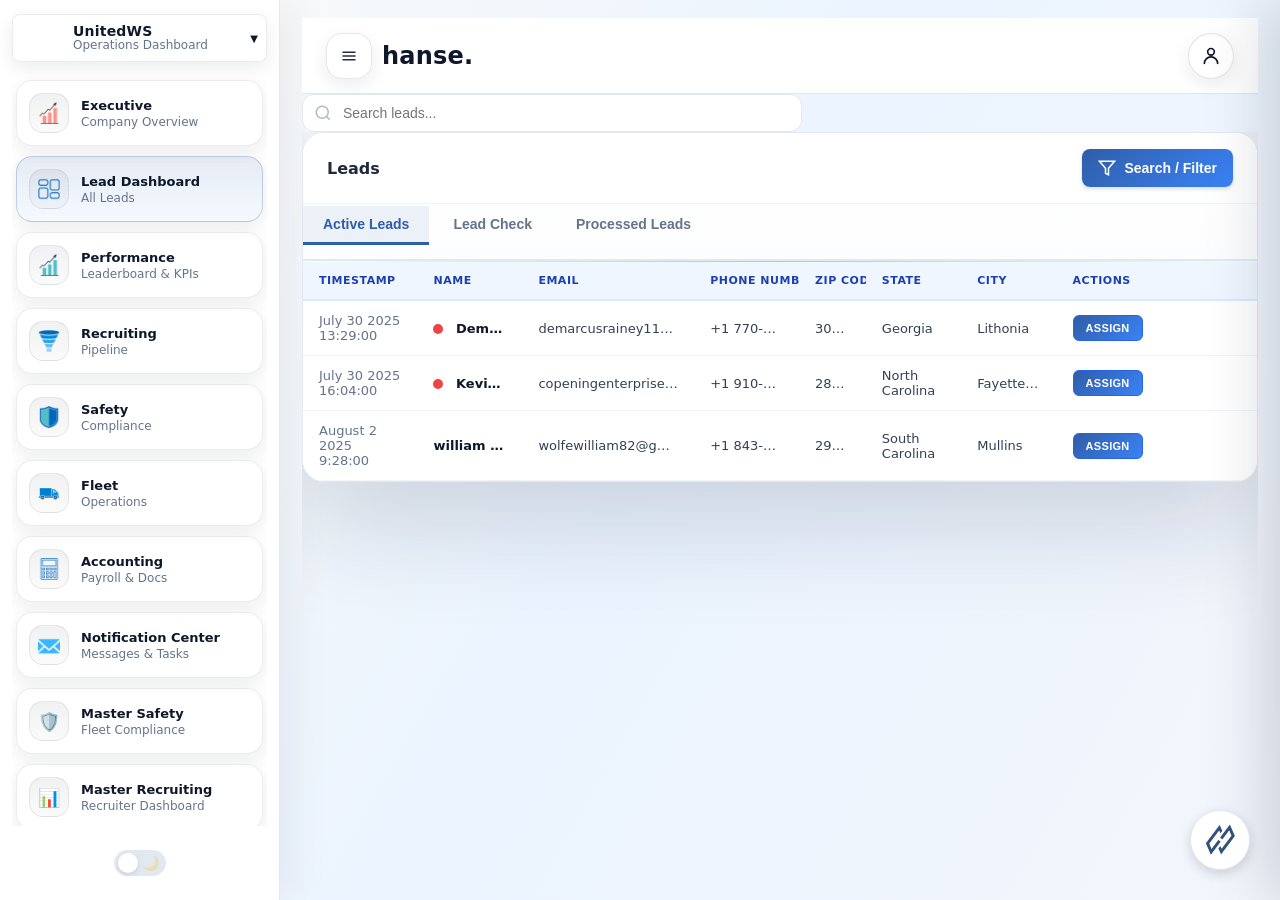
==== commit 012b3584: "Add files via upload" ====
--- a/index.html
+++ b/index.html
@@ -12,6 +12,7 @@
   <link rel="stylesheet" href="duplicate-indicator.css">
   <link rel="stylesheet" href="inbox-styles.css">
   <link rel="stylesheet" href="master-safety.css">
+  <link rel="stylesheet" href="company-profile.css">
   <link rel="stylesheet" href="insurance-quotes.css">
   <link rel="stylesheet" href="master-recruiting.css">
 
@@ -29,11 +30,18 @@
       </div>
 
 
-      <div class="brand">
-        <img src="assets/img/bluelogo.png" alt="Hanse logo" onerror="this.style.display='none'" />
+      <div class="brand workspace-selector" id="workspaceSelector" onclick="toggleWorkspaceDropdown()">
+        <div class="workspace-icon" id="workspaceIcon">UW</div>
         <div class="t">
-          <strong>hanse.</strong>
-          <span>Recruitment Dashboard</span>
+          <strong id="workspaceName">UnitedWS</strong>
+          <span id="workspaceSubtitle">Operations Dashboard</span>
+        </div>
+        <span class="workspace-chevron">▼</span>
+        
+        <div class="workspace-dropdown" id="workspaceDropdown" style="display:none;">
+          <button type="button" onclick="openCompanyProfile()">View Company Info</button>
+          <button type="button" onclick="openCompanySwitcher()">Switch Company Profile</button>
+          <button type="button" onclick="openCompanySettings()">Settings</button>
         </div>
       </div>
 
@@ -162,6 +170,9 @@
           <input type="text" id="leadSearchInput" placeholder="Search leads..." autocomplete="off">
         </div>
       </div>
+
+      <!-- Company Profile View -->
+      <section class="view-section" id="company-profile-view" style="display:none;"></section>
 
       <!-- Lead Dashboard View -->
       <section class="view-section" id="lead-dashboard-view"
@@ -719,8 +730,253 @@
   <script src="master-safety.js"></script>
   <script src="insurance-quotes.js"></script>
   <script src="master-recruiting.js"></script>
+  <script src="company-profile.js"></script>
+
+  <!-- Company Switcher Modal -->
+  <div class="cp-modal-overlay" id="companySwitcherModal">
+    <div class="cp-modal">
+      <div class="cp-modal-header">
+        <h3>Switch Company Profile</h3>
+        <button class="cp-modal-close" onclick="closeCompanySwitcher()">×</button>
+      </div>
+      <div class="cp-modal-body">
+        <input type="text" id="cpSwitcherSearch" placeholder="Search companies..." style="width:100%; padding:8px 12px; margin-bottom:16px; border:1px solid var(--border); border-radius:6px;">
+        <div id="cpSwitcherList"></div>
+      </div>
+      <div class="cp-modal-footer">
+        <button class="cp-btn primary">Create New Company Profile</button>
+      </div>
+    </div>
+  </div>
+
+  <!-- Company Settings Modal -->
+  <div class="cp-modal-overlay" id="companySettingsModal">
+    <div class="cp-modal" style="width:600px;">
+      <div class="cp-modal-header">
+        <h3>Company Settings</h3>
+        <button class="cp-modal-close" onclick="closeCompanySettings()">×</button>
+      </div>
+      <div class="cp-modal-body">
+        <div style="background:var(--background); padding:16px; border-radius:8px; margin-bottom:20px;">
+          <h4 style="margin:0 0 12px 0;">User Access Details</h4>
+          <div class="cp-grid-2">
+            <div class="cp-field"><label>Current Company</label><div class="val" id="csCompany">UnitedWS</div></div>
+            <div class="cp-field"><label>User Name</label><div class="val">John Doe</div></div>
+            <div class="cp-field"><label>Email</label><div class="val">john.doe@hanse.com</div></div>
+            <div class="cp-field"><label>Role</label><div class="val">Senior Admin</div></div>
+            <div class="cp-field"><label>Department</label><div class="val">Executive</div></div>
+            <div class="cp-field"><label>Access Level</label><div class="val">Owner</div></div>
+          </div>
+        </div>
+        
+        <p style="font-size:13px; color:var(--text-muted); margin-bottom:16px;">
+          Your access is managed by the company admin. If you need additional permissions, contact an admin.
+        </p>
+        <button class="cp-btn" onclick="openRequestAccess()" style="margin-bottom:24px;">Request Access</button>
+
+        <div class="cp-access-group">
+          <h4>Dashboard Access</h4>
+          <div class="cp-access-row"><span>Executive</span><span class="cp-badge green">Full Access</span></div>
+          <div class="cp-access-row"><span>Lead Dashboard</span><span class="cp-badge green">Full Access</span></div>
+          <div class="cp-access-row"><span>Performance</span><span class="cp-badge gray">No Access</span></div>
+          <div class="cp-access-row"><span>Recruiting</span><span class="cp-badge green">Full Access</span></div>
+        </div>
+
+        <div class="cp-access-group">
+          <h4>Operations Access</h4>
+          <div class="cp-access-row"><span>Company Info</span><span class="cp-badge green">Full Access</span></div>
+          <div class="cp-access-row"><span>Departments</span><span class="cp-badge green">Full Access</span></div>
+          <div class="cp-access-row"><span>Drivers</span><span class="cp-badge green">Full Access</span></div>
+          <div class="cp-access-row"><span>Equipment</span><span class="cp-badge green">Full Access</span></div>
+          <div class="cp-access-row"><span>Fleet</span><span class="cp-badge green">Full Access</span></div>
+          <div class="cp-access-row"><span>Yards</span><span class="cp-badge green">Full Access</span></div>
+        </div>
+
+        <div class="danger-zone">
+          <h4>Danger Zone</h4>
+          <p>Leaving this company will remove your access to the workspace. You will need a new invitation to access it again.</p>
+          <button class="cp-btn" style="color:rgb(220,38,38); border-color:rgb(239,68,68);" onclick="openLeaveModal()">Leave Company</button>
+        </div>
+      </div>
+    </div>
+  </div>
+
+  <!-- Request Access Modal -->
+  <div class="cp-modal-overlay" id="requestAccessModal">
+    <div class="cp-modal" style="width:400px;">
+      <div class="cp-modal-header">
+        <h3>Request Additional Access</h3>
+        <button class="cp-modal-close" onclick="closeRequestAccess()">×</button>
+      </div>
+      <div class="cp-modal-body">
+        <label style="display:block; font-size:12px; font-weight:600; margin-bottom:4px;">Select Module</label>
+        <select style="width:100%; padding:8px; border:1px solid var(--border); border-radius:4px; margin-bottom:16px;">
+          <option>Performance</option>
+          <option>Accounting</option>
+          <option>Reports</option>
+        </select>
+        <label style="display:block; font-size:12px; font-weight:600; margin-bottom:4px;">Reason for request</label>
+        <textarea style="width:100%; padding:8px; border:1px solid var(--border); border-radius:4px; height:80px;"></textarea>
+      </div>
+      <div class="cp-modal-footer">
+        <button class="cp-btn" onclick="closeRequestAccess()">Cancel</button>
+        <button class="cp-btn primary" onclick="closeRequestAccess()">Submit Request</button>
+      </div>
+    </div>
+  </div>
+
+  <!-- Leave Confirmation Modal -->
+  <div class="cp-modal-overlay" id="leaveCompanyModal">
+    <div class="cp-modal" style="width:400px;">
+      <div class="cp-modal-header">
+        <h3>Leave UnitedWS?</h3>
+        <button class="cp-modal-close" onclick="closeLeaveModal()">×</button>
+      </div>
+      <div class="cp-modal-body">
+        <p style="margin:0 0 16px 0; color:var(--text);">You will lose access to this company workspace unless another admin invites you again.</p>
+        <div style="padding:12px; background:rgba(234,179,8,0.1); border-left:4px solid rgb(234,179,8); color:rgb(161,98,7); font-size:13px;">
+          Warning: You cannot leave this company until another owner or admin is assigned.
+        </div>
+      </div>
+      <div class="cp-modal-footer">
+        <button class="cp-btn" onclick="closeLeaveModal()">Cancel</button>
+        <button class="cp-btn" style="background:rgb(220,38,38); color:white; border-color:rgb(220,38,38);" onclick="closeLeaveModal()">Leave Company</button>
+      </div>
+    </div>
+  </div>
+
+  <!-- Add Employee Modal -->
+  <div class="cp-modal-overlay" id="addEmployeeModal">
+    <div class="cp-modal" style="width:600px;">
+      <div class="cp-modal-header">
+        <h3>Add Employee</h3>
+        <button class="cp-modal-close" onclick="closeAddEmployeeModal()">×</button>
+      </div>
+      <div class="cp-modal-body" style="padding: 0;">
+        <div style="display:flex; border-bottom:1px solid var(--border);">
+          <button id="addEmpTabCreate" onclick="switchAddEmployeeTab('create')" style="flex:1; padding:12px; background:transparent; border:none; border-bottom:2px solid var(--primary); font-weight:600; cursor:pointer;">Create New</button>
+          <button id="addEmpTabExisting" onclick="switchAddEmployeeTab('existing')" style="flex:1; padding:12px; background:transparent; border:none; border-bottom:2px solid transparent; color:var(--text-muted); font-weight:600; cursor:pointer;">Select Existing</button>
+        </div>
+        
+        <!-- Create New Tab -->
+        <div id="addEmpContentCreate" style="padding:20px;">
+          <div class="cp-grid-2" style="gap:16px;">
+            <div><label style="font-size:12px; font-weight:600;">Full Name</label><input type="text" style="width:100%; padding:8px; border:1px solid var(--border); border-radius:4px; margin-top:4px;"></div>
+            <div><label style="font-size:12px; font-weight:600;">Nickname</label><input type="text" style="width:100%; padding:8px; border:1px solid var(--border); border-radius:4px; margin-top:4px;"></div>
+            <div><label style="font-size:12px; font-weight:600;">Email</label><input type="email" style="width:100%; padding:8px; border:1px solid var(--border); border-radius:4px; margin-top:4px;"></div>
+            <div><label style="font-size:12px; font-weight:600;">US Phone</label><input type="text" style="width:100%; padding:8px; border:1px solid var(--border); border-radius:4px; margin-top:4px;"></div>
+            <div><label style="font-size:12px; font-weight:600;">Serbian Phone / Note</label><input type="text" style="width:100%; padding:8px; border:1px solid var(--border); border-radius:4px; margin-top:4px;"></div>
+            <div><label style="font-size:12px; font-weight:600;">Role / Position</label><input type="text" style="width:100%; padding:8px; border:1px solid var(--border); border-radius:4px; margin-top:4px;"></div>
+            <div style="grid-column: span 2;">
+              <label style="font-size:12px; font-weight:600;">Departments (Select Multiple)</label>
+              <div id="addEmpDeptCheckboxes" style="width:100%; max-height:120px; overflow-y:auto; padding:8px; border:1px solid var(--border); border-radius:4px; margin-top:4px; background:var(--surface);">
+                <label style="display:flex; align-items:center; gap:8px; margin-bottom:6px; font-size:13px; font-weight:normal;"><input type="checkbox" value="Dispatch" class="dept-checkbox"> Dispatch</label>
+                <label style="display:flex; align-items:center; gap:8px; margin-bottom:6px; font-size:13px; font-weight:normal;"><input type="checkbox" value="Tracking / After" class="dept-checkbox"> Tracking / After</label>
+                <label style="display:flex; align-items:center; gap:8px; margin-bottom:6px; font-size:13px; font-weight:normal;"><input type="checkbox" value="Fleet Management" class="dept-checkbox"> Fleet Management</label>
+                <label style="display:flex; align-items:center; gap:8px; margin-bottom:6px; font-size:13px; font-weight:normal;"><input type="checkbox" value="Safety" class="dept-checkbox"> Safety</label>
+                <label style="display:flex; align-items:center; gap:8px; margin-bottom:6px; font-size:13px; font-weight:normal;"><input type="checkbox" value="Accounting" class="dept-checkbox"> Accounting</label>
+                <label style="display:flex; align-items:center; gap:8px; margin-bottom:6px; font-size:13px; font-weight:normal;"><input type="checkbox" value="ELD" class="dept-checkbox"> ELD</label>
+                <label style="display:flex; align-items:center; gap:8px; margin-bottom:6px; font-size:13px; font-weight:normal;"><input type="checkbox" value="Operations" class="dept-checkbox"> Operations</label>
+              </div>
+            </div>
+            <div>
+              <label style="font-size:12px; font-weight:600;">Profile Status</label>
+              <select style="width:100%; padding:8px; border:1px solid var(--border); border-radius:4px; margin-top:4px;">
+                <option>No Profile</option>
+                <option>Active Profile</option>
+                <option>Pending Invite</option>
+              </select>
+            </div>
+            <div style="grid-column: span 2;"><label style="font-size:12px; font-weight:600;">Notes</label><textarea style="width:100%; padding:8px; border:1px solid var(--border); border-radius:4px; margin-top:4px;"></textarea></div>
+          </div>
+        </div>
+
+        <!-- Select Existing Tab -->
+        <div id="addEmpContentExisting" style="padding:20px; display:none;">
+          <input type="text" placeholder="Search existing employees by name..." onkeyup="if(typeof searchExistingEmployeesForModal === 'function') searchExistingEmployeesForModal(this.value)" style="width:100%; padding:8px; border:1px solid var(--border); border-radius:4px; margin-bottom:16px;">
+          <div id="empSearchResults" style="border:1px solid var(--border); border-radius:4px; height:150px; overflow-y:auto; background:var(--surface); padding:8px;">
+            <div style="color:var(--text-muted); font-size:13px; text-align:center; margin-top:50px;">Type to search existing profiles...</div>
+          </div>
+          <div style="margin-top:16px;">
+            <label style="font-size:12px; font-weight:600;">Assign to Departments (Select Multiple)</label>
+            <div id="addEmpExistingDeptCheckboxes" style="width:100%; max-height:120px; overflow-y:auto; padding:8px; border:1px solid var(--border); border-radius:4px; margin-top:4px; background:var(--surface);">
+                <label style="display:flex; align-items:center; gap:8px; margin-bottom:6px; font-size:13px; font-weight:normal;"><input type="checkbox" value="Dispatch" class="existing-dept-checkbox"> Dispatch</label>
+                <label style="display:flex; align-items:center; gap:8px; margin-bottom:6px; font-size:13px; font-weight:normal;"><input type="checkbox" value="Tracking / After" class="existing-dept-checkbox"> Tracking / After</label>
+                <label style="display:flex; align-items:center; gap:8px; margin-bottom:6px; font-size:13px; font-weight:normal;"><input type="checkbox" value="Fleet Management" class="existing-dept-checkbox"> Fleet Management</label>
+                <label style="display:flex; align-items:center; gap:8px; margin-bottom:6px; font-size:13px; font-weight:normal;"><input type="checkbox" value="Safety" class="existing-dept-checkbox"> Safety</label>
+                <label style="display:flex; align-items:center; gap:8px; margin-bottom:6px; font-size:13px; font-weight:normal;"><input type="checkbox" value="Accounting" class="existing-dept-checkbox"> Accounting</label>
+                <label style="display:flex; align-items:center; gap:8px; margin-bottom:6px; font-size:13px; font-weight:normal;"><input type="checkbox" value="ELD" class="existing-dept-checkbox"> ELD</label>
+                <label style="display:flex; align-items:center; gap:8px; margin-bottom:6px; font-size:13px; font-weight:normal;"><input type="checkbox" value="Operations" class="existing-dept-checkbox"> Operations</label>
+            </div>
+          </div>
+        </div>
+      </div>
+      <div class="cp-modal-footer">
+        <button class="cp-btn" onclick="closeAddEmployeeModal()">Cancel</button>
+        <button class="cp-btn primary" onclick="closeAddEmployeeModal()">Save Employee</button>
+      </div>
+    </div>
+  </div>
+
+  <!-- Invite Employee Modal -->
+  <div class="cp-modal-overlay" id="inviteEmployeeModal">
+    <div class="cp-modal" style="width:400px;">
+      <div class="cp-modal-header">
+        <h3>Invite Employee</h3>
+        <button class="cp-modal-close" onclick="closeInviteEmployeeModal()">×</button>
+      </div>
+      <div class="cp-modal-body">
+        <label style="display:block; font-size:12px; font-weight:600; margin-bottom:4px;">Employee Name</label>
+        <input type="text" id="invEmpName" style="width:100%; padding:8px; border:1px solid var(--border); border-radius:4px; margin-bottom:16px;" readonly>
+        
+        <label style="display:block; font-size:12px; font-weight:600; margin-bottom:4px;">Email <span style="color:red;">*</span></label>
+        <input type="email" id="invEmpEmail" placeholder="Enter email address" style="width:100%; padding:8px; border:1px solid var(--border); border-radius:4px; margin-bottom:16px;">
+        
+        <label style="display:block; font-size:12px; font-weight:600; margin-bottom:4px;">Department</label>
+        <input type="text" id="invEmpDept" style="width:100%; padding:8px; border:1px solid var(--border); border-radius:4px; margin-bottom:16px;" readonly>
+        
+        <label style="display:block; font-size:12px; font-weight:600; margin-bottom:4px;">Optional Message</label>
+        <textarea style="width:100%; padding:8px; border:1px solid var(--border); border-radius:4px; height:80px;"></textarea>
+      </div>
+      <div class="cp-modal-footer">
+        <button class="cp-btn" onclick="closeInviteEmployeeModal()">Cancel</button>
+        <button class="cp-btn primary" onclick="sendInviteEmployee()">Send Invite</button>
+      </div>
+    </div>
+  </div>
+
+  <!-- Add Ban Modal -->
+  <div class="cp-modal-overlay" id="addBanModal">
+    <div class="cp-modal" style="width:400px;">
+      <div class="cp-modal-header">
+        <h3 id="addBanModalTitle">Add Banned Broker</h3>
+        <button class="cp-modal-close" onclick="closeAddBanModal()">x</button>
+      </div>
+      <div class="cp-modal-body">
+        <input type="hidden" id="banBrokerId">
+        <label style="display:block; font-size:12px; font-weight:600; margin-bottom:4px;">Broker Name <span style="color:red;">*</span></label>
+        <input type="text" id="banBrokerName" placeholder="e.g. Summit11" style="width:100%; padding:8px; border:1px solid var(--border); border-radius:4px; margin-bottom:16px;">
+        
+        <label style="display:block; font-size:12px; font-weight:600; margin-bottom:4px;">MC #</label>
+        <input type="text" id="banBrokerMc" placeholder="e.g. MC-123456" style="width:100%; padding:8px; border:1px solid var(--border); border-radius:4px; margin-bottom:16px;">
+        
+        <label style="display:block; font-size:12px; font-weight:600; margin-bottom:4px;">Reason</label>
+        <textarea id="banBrokerReason" placeholder="Explain why this broker is banned..." style="width:100%; padding:8px; border:1px solid var(--border); border-radius:4px; height:80px; margin-bottom:16px; font-family:inherit;"></textarea>
+
+        <label style="display:block; font-size:12px; font-weight:600; margin-bottom:4px;">Severity</label>
+        <select id="banBrokerSeverity" style="width:100%; padding:8px; border:1px solid var(--border); border-radius:4px; margin-bottom:16px;">
+          <option value="Lifetime Ban">Lifetime Ban</option>
+          <option value="Internal Issue">Internal Issue</option>
+          <option value="Avoid">Avoid</option>
+        </select>
+      </div>
+      <div class="cp-modal-footer">
+        <button class="cp-btn" onclick="closeAddBanModal()">Cancel</button>
+        <button class="cp-btn primary" onclick="saveBan()">Save Ban</button>
+      </div>
+    </div>
+  </div>
 
   <!-- Final app integration script -->
 </body>
-
 </html>
--- a/styles.css
+++ b/styles.css
@@ -4279,6 +4279,7 @@
       opacity: 1;
       transform: translateY(0);
       visibility: visible;
+      display: block !important;
     }
 
     .popup-header {
--- a/company-profile.css
+++ b/company-profile.css
@@ -0,0 +1,364 @@
+/* company-profile.css */
+
+.workspace-selector {
+  display: flex;
+  align-items: center;
+  gap: 12px;
+  cursor: pointer;
+  position: relative;
+  padding: 8px;
+  border-radius: 8px;
+  transition: background 0.2s;
+}
+
+.workspace-selector:hover {
+  background: var(--border);
+}
+
+.workspace-icon {
+  width: 40px;
+  height: 40px;
+  background: var(--primary);
+  color: #fff;
+  border-radius: 8px;
+  display: flex;
+  align-items: center;
+  justify-content: center;
+  font-weight: 700;
+  font-size: 16px;
+}
+
+.workspace-chevron {
+  font-size: 10px;
+  color: var(--text-muted);
+  margin-left: auto;
+}
+
+.workspace-dropdown {
+  position: absolute;
+  top: 100%;
+  left: 0;
+  width: 220px;
+  background: var(--surface);
+  border: 1px solid var(--border);
+  border-radius: 8px;
+  box-shadow: 0 4px 12px rgba(0,0,0,0.1);
+  display: flex;
+  flex-direction: column;
+  padding: 4px;
+  z-index: 100;
+  margin-top: 8px;
+}
+
+.workspace-dropdown button {
+  text-align: left;
+  padding: 10px 16px;
+  background: transparent;
+  border: none;
+  font-family: inherit;
+  font-size: 14px;
+  color: var(--text);
+  cursor: pointer;
+  border-radius: 4px;
+}
+
+.workspace-dropdown button:hover {
+  background: var(--background);
+}
+
+/* Company Profile View */
+#company-profile-view {
+  padding: 24px;
+  max-width: 1200px;
+  margin: 0 auto;
+}
+
+.cp-header {
+  display: flex;
+  justify-content: space-between;
+  align-items: flex-start;
+  margin-bottom: 24px;
+}
+
+.cp-title-row {
+  display: flex;
+  align-items: center;
+  gap: 12px;
+  margin-bottom: 8px;
+}
+
+.cp-title-row h1 {
+  margin: 0;
+  font-size: 24px;
+  color: var(--text);
+}
+
+.cp-badge {
+  padding: 4px 8px;
+  border-radius: 12px;
+  font-size: 12px;
+  font-weight: 600;
+  background: var(--border);
+  color: var(--text);
+}
+
+.cp-badge.green { background: rgba(34,197,94,0.1); color: rgb(21,128,61); }
+.cp-badge.yellow { background: rgba(234,179,8,0.1); color: rgb(161,98,7); }
+.cp-badge.red { background: rgba(239,68,68,0.1); color: rgb(185,28,28); }
+.cp-badge.gray { background: #e2e8f0; color: #475569; }
+
+.cp-stats-row {
+  display: flex;
+  gap: 16px;
+  color: var(--text-muted);
+  font-size: 13px;
+}
+
+.cp-actions {
+  display: flex;
+  gap: 8px;
+}
+
+.cp-btn {
+  padding: 8px 16px;
+  border-radius: 6px;
+  border: 1px solid var(--border);
+  background: var(--surface);
+  color: var(--text);
+  font-weight: 500;
+  cursor: pointer;
+  font-size: 13px;
+}
+
+.cp-btn.primary {
+  background: var(--blue);
+  color: #fff;
+  border-color: var(--blue);
+}
+
+/* Sections */
+.cp-section {
+  background: var(--surface);
+  border: 1px solid var(--border);
+  border-radius: 12px;
+  margin-bottom: 24px;
+  overflow: hidden;
+}
+
+.cp-section-header {
+  padding: 16px 20px;
+  display: flex;
+  justify-content: space-between;
+  align-items: center;
+  cursor: pointer;
+  background: var(--surface);
+  border-bottom: 1px solid transparent;
+}
+
+.cp-section.expanded .cp-section-header {
+  border-bottom-color: var(--border);
+}
+
+.cp-section-title {
+  font-weight: 600;
+  font-size: 16px;
+  color: var(--text);
+  display: flex;
+  align-items: center;
+  gap: 8px;
+}
+
+.cp-section-summary {
+  display: flex;
+  gap: 16px;
+  font-size: 13px;
+  color: var(--text-muted);
+}
+
+.cp-section-content {
+  display: none;
+  padding: 20px;
+}
+
+.cp-section.expanded .cp-section-content {
+  display: block;
+}
+
+.cp-grid-2 { display: grid; grid-template-columns: 1fr 1fr; gap: 24px; }
+.cp-grid-3 { display: grid; grid-template-columns: 1fr 1fr 1fr; gap: 24px; }
+
+.cp-field { margin-bottom: 16px; }
+.cp-field label { display: block; font-size: 12px; color: var(--text-muted); margin-bottom: 4px; font-weight: 600; }
+.cp-field .val { font-size: 14px; color: var(--text); font-weight: 500; }
+
+/* Tables */
+.cp-table {
+  width: 100%;
+  border-collapse: collapse;
+}
+
+.cp-table th {
+  text-align: left;
+  padding: 12px;
+  border-bottom: 1px solid var(--border);
+  color: var(--text-muted);
+  font-weight: 600;
+  font-size: 12px;
+}
+
+.cp-table td {
+  padding: 12px;
+  border-bottom: 1px solid var(--border);
+  font-size: 13px;
+  color: var(--text);
+}
+
+/* Departments & Members */
+.cp-dept-card {
+  border: 1px solid var(--border);
+  border-radius: 8px;
+  margin-bottom: 16px;
+}
+
+.cp-dept-header {
+  padding: 12px 16px;
+  background: var(--background);
+  display: flex;
+  justify-content: space-between;
+  align-items: center;
+  font-weight: 600;
+  cursor: pointer;
+  border-radius: 8px;
+}
+
+.cp-dept-body {
+  display: none;
+  padding: 16px;
+}
+
+.cp-dept-card.expanded .cp-dept-header {
+  border-bottom-left-radius: 0;
+  border-bottom-right-radius: 0;
+  border-bottom: 1px solid var(--border);
+}
+.cp-dept-card.expanded .cp-dept-body { display: block; }
+
+.cp-member-grid {
+  display: grid;
+  grid-template-columns: repeat(auto-fill, minmax(280px, 1fr));
+  gap: 16px;
+}
+
+.cp-member-card {
+  border: 1px solid var(--border);
+  border-radius: 8px;
+  padding: 16px;
+  display: flex;
+  align-items: flex-start;
+  gap: 12px;
+  background: var(--surface);
+}
+
+.cp-avatar {
+  width: 40px;
+  height: 40px;
+  border-radius: 50%;
+  background: var(--border);
+  display: flex;
+  align-items: center;
+  justify-content: center;
+  font-weight: 600;
+  color: var(--text);
+  border: 2px solid transparent;
+}
+
+.cp-avatar.active { border-color: rgb(34,197,94); }
+.cp-avatar.pending { border-color: rgb(234,179,8); }
+.cp-avatar.missing { border-color: rgb(156,163,175); }
+
+.cp-member-info h4 { margin: 0 0 4px 0; font-size: 14px; color: var(--text); }
+.cp-member-info p { margin: 0; font-size: 12px; color: var(--text-muted); line-height: 1.4; }
+
+/* Modals */
+.cp-modal-overlay {
+  position: fixed;
+  top: 0; left: 0; right: 0; bottom: 0;
+  background: rgba(0,0,0,0.5);
+  display: none;
+  align-items: center;
+  justify-content: center;
+  z-index: 1000;
+}
+
+.cp-modal {
+  background: var(--surface);
+  width: 500px;
+  max-width: 90%;
+  border-radius: 12px;
+  box-shadow: 0 10px 25px rgba(0,0,0,0.2);
+  display: flex;
+  flex-direction: column;
+  max-height: 90vh;
+}
+
+.cp-modal-header {
+  padding: 16px 20px;
+  border-bottom: 1px solid var(--border);
+  display: flex;
+  justify-content: space-between;
+  align-items: center;
+}
+
+.cp-modal-header h3 { margin: 0; font-size: 18px; }
+.cp-modal-close {
+  background: transparent; border: none; font-size: 20px; cursor: pointer; color: var(--text-muted);
+}
+
+.cp-modal-body {
+  padding: 20px;
+  overflow-y: auto;
+}
+
+.cp-modal-footer {
+  padding: 16px 20px;
+  border-top: 1px solid var(--border);
+  display: flex;
+  justify-content: flex-end;
+  gap: 8px;
+}
+
+/* Company Switcher Row */
+.cp-switcher-row {
+  display: flex;
+  align-items: center;
+  justify-content: space-between;
+  padding: 12px;
+  border: 1px solid var(--border);
+  border-radius: 8px;
+  margin-bottom: 8px;
+  cursor: pointer;
+}
+.cp-switcher-row:hover { background: var(--background); }
+.cp-switcher-row.selected { border-color: var(--primary); background: rgba(37,99,235,0.05); }
+
+/* Settings Access Overview */
+.cp-access-group { margin-bottom: 16px; }
+.cp-access-group h4 { margin: 0 0 8px 0; font-size: 13px; text-transform: uppercase; color: var(--text-muted); }
+.cp-access-row {
+  display: flex;
+  justify-content: space-between;
+  padding: 8px 0;
+  border-bottom: 1px solid var(--border);
+  font-size: 14px;
+}
+.cp-access-row:last-child { border: none; }
+
+.danger-zone {
+  margin-top: 24px;
+  padding: 16px;
+  border: 1px solid rgb(239,68,68);
+  border-radius: 8px;
+  background: rgba(239,68,68,0.05);
+}
+.danger-zone h4 { color: rgb(220,38,38); margin: 0 0 8px 0; }
+.danger-zone p { font-size: 13px; color: rgb(185,28,28); margin: 0 0 12px 0; }
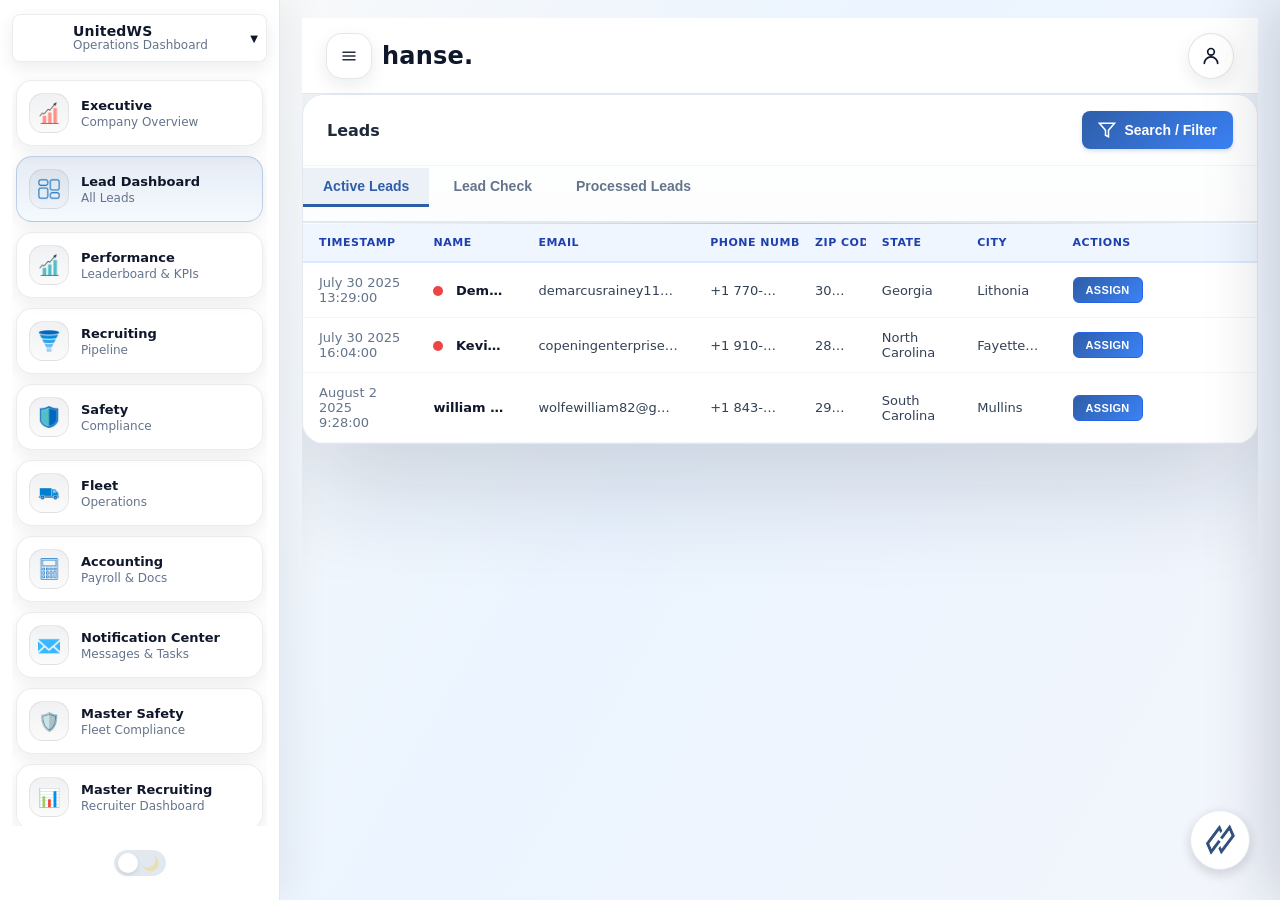
==== commit 21881fe1: "Add files via upload" ====
--- a/index.html
+++ b/index.html
@@ -160,16 +160,6 @@
           </div>
         </div>
       </header>
-
-      <div class="main-search-container">
-        <div class="search-wrapper">
-          <svg class="search-icon" width="18" height="18" viewBox="0 0 24 24" fill="none" stroke="currentColor" stroke-width="2">
-            <circle cx="11" cy="11" r="8"></circle>
-            <line x1="21" y1="21" x2="16.65" y2="16.65"></line>
-          </svg>
-          <input type="text" id="leadSearchInput" placeholder="Search leads..." autocomplete="off">
-        </div>
-      </div>
 
       <!-- Company Profile View -->
       <section class="view-section" id="company-profile-view" style="display:none;"></section>
@@ -977,6 +967,107 @@
     </div>
   </div>
 
+  <!-- Edit Company Modal -->
+  <div class="cp-modal-overlay" id="editCompanyModal">
+    <div class="cp-modal" style="width:400px;">
+      <div class="cp-modal-header">
+        <h3>Edit Company</h3>
+        <button class="cp-modal-close" onclick="closeEditCompanyModal()">x</button>
+      </div>
+      <div class="cp-modal-body">
+        <label style="display:block; font-size:12px; font-weight:600; margin-bottom:4px;">Legal Name</label>
+        <input type="text" id="editCompLegalName" style="width:100%; padding:8px; border:1px solid var(--border); border-radius:4px; margin-bottom:16px;">
+        
+        <label style="display:block; font-size:12px; font-weight:600; margin-bottom:4px;">DBA Name</label>
+        <input type="text" id="editCompDbaName" style="width:100%; padding:8px; border:1px solid var(--border); border-radius:4px; margin-bottom:16px;">
+        
+        <label style="display:block; font-size:12px; font-weight:600; margin-bottom:4px;">DOT #</label>
+        <input type="text" id="editCompDot" style="width:100%; padding:8px; border:1px solid var(--border); border-radius:4px; margin-bottom:16px;">
+        
+        <label style="display:block; font-size:12px; font-weight:600; margin-bottom:4px;">MC #</label>
+        <input type="text" id="editCompMc" style="width:100%; padding:8px; border:1px solid var(--border); border-radius:4px; margin-bottom:16px;">
+        
+        <button class="cp-btn primary" onclick="syncWithFmcsa()" style="width:100%; padding:10px; display:flex; justify-content:center; align-items:center; gap:8px;">
+          <svg width="16" height="16" viewBox="0 0 24 24" fill="none" stroke="currentColor" stroke-width="2"><path d="M21.5 2v6h-6M21.34 15.57a10 10 0 1 1-.59-9.21l5.25 5.25"/></svg>
+          Sync with FMCSA
+        </button>
+      </div>
+      <div class="cp-modal-footer">
+        <button class="cp-btn" onclick="closeEditCompanyModal()">Cancel</button>
+        <button class="cp-btn primary" onclick="saveCompanyDetails()">Save</button>
+      </div>
+    </div>
+  </div>
+
+  <!-- Edit Agent Modal -->
+  <div class="cp-modal-overlay" id="editAgentModal">
+    <div class="cp-modal" style="width:400px;">
+      <div class="cp-modal-header">
+        <h3>Edit Agent Information</h3>
+        <button class="cp-modal-close" onclick="closeEditAgentModal()">x</button>
+      </div>
+      <div class="cp-modal-body">
+        <label style="display:block; font-size:12px; font-weight:600; margin-bottom:4px;">Agent Name</label>
+        <input type="text" id="editAgentName" style="width:100%; padding:8px; border:1px solid var(--border); border-radius:4px; margin-bottom:16px;">
+        
+        <label style="display:block; font-size:12px; font-weight:600; margin-bottom:4px;">Agent Phone</label>
+        <input type="text" id="editAgentPhone" style="width:100%; padding:8px; border:1px solid var(--border); border-radius:4px; margin-bottom:16px;">
+        
+        <label style="display:block; font-size:12px; font-weight:600; margin-bottom:4px;">Agent Email</label>
+        <input type="email" id="editAgentEmail" style="width:100%; padding:8px; border:1px solid var(--border); border-radius:4px; margin-bottom:16px;">
+      </div>
+      <div class="cp-modal-footer">
+        <button class="cp-btn" onclick="closeEditAgentModal()">Cancel</button>
+        <button class="cp-btn primary" onclick="saveAgentDetails()">Save</button>
+      </div>
+    </div>
+  </div>
+
+  <!-- Add Custom Department Modal -->
+  <div class="cp-modal-overlay" id="addCustomDeptModal">
+    <div class="cp-modal" style="width:400px;">
+      <div class="cp-modal-header">
+        <h3>Add Custom Department</h3>
+        <button class="cp-modal-close" onclick="closeAddCustomDeptModal()">x</button>
+      </div>
+      <div class="cp-modal-body">
+        <label style="display:block; font-size:12px; font-weight:600; margin-bottom:4px;">Department Name</label>
+        <input type="text" id="customDeptName" placeholder="e.g. Accounting" style="width:100%; padding:8px; border:1px solid var(--border); border-radius:4px; margin-bottom:16px;">
+      </div>
+      <div class="cp-modal-footer">
+        <button class="cp-btn" onclick="closeAddCustomDeptModal()">Cancel</button>
+        <button class="cp-btn primary" onclick="saveCustomDept()">Add Department</button>
+      </div>
+    </div>
+  </div>
+
+  <!-- Add Custom Charge Modal -->
+  <div class="cp-modal-overlay" id="addCustomChargeModal">
+    <div class="cp-modal" style="width:400px;">
+      <div class="cp-modal-header">
+        <h3 style="margin:0; font-size:16px;">Add Custom Charge</h3>
+        <button class="cp-modal-close" onclick="closeAddChargeModal()">x</button>
+      </div>
+      <div class="cp-modal-body">
+        <label style="display:block; margin-bottom:4px; font-size:12px; font-weight:600;">Code</label>
+        <input type="text" id="newChargeCode" placeholder="e.g. Z-1" style="width:100%; padding:8px; border:1px solid var(--border); border-radius:4px; margin-bottom:12px;">
+        
+        <label style="display:block; margin-bottom:4px; font-size:12px; font-weight:600;">Description</label>
+        <input type="text" id="newChargeDesc" placeholder="Description of the charge" style="width:100%; padding:8px; border:1px solid var(--border); border-radius:4px; margin-bottom:12px;">
+        
+        <label style="display:block; margin-bottom:4px; font-size:12px; font-weight:600;">Amount ($)</label>
+        <input type="number" id="newChargeAmt" placeholder="0.00" style="width:100%; padding:8px; border:1px solid var(--border); border-radius:4px; margin-bottom:12px;">
+        
+        <label style="display:block; margin-bottom:4px; font-size:12px; font-weight:600;">Frequency</label>
+        <input type="text" id="newChargeFreq" placeholder="e.g. Per Occurrence" style="width:100%; padding:8px; border:1px solid var(--border); border-radius:4px; margin-bottom:12px;">
+      </div>
+      <div class="cp-modal-footer">
+        <button class="cp-btn" onclick="closeAddChargeModal()">Cancel</button>
+        <button class="cp-btn primary" onclick="saveNewCustomCharge()">Save Charge</button>
+      </div>
+    </div>
+  </div>
+
   <!-- Final app integration script -->
 </body>
 </html>
